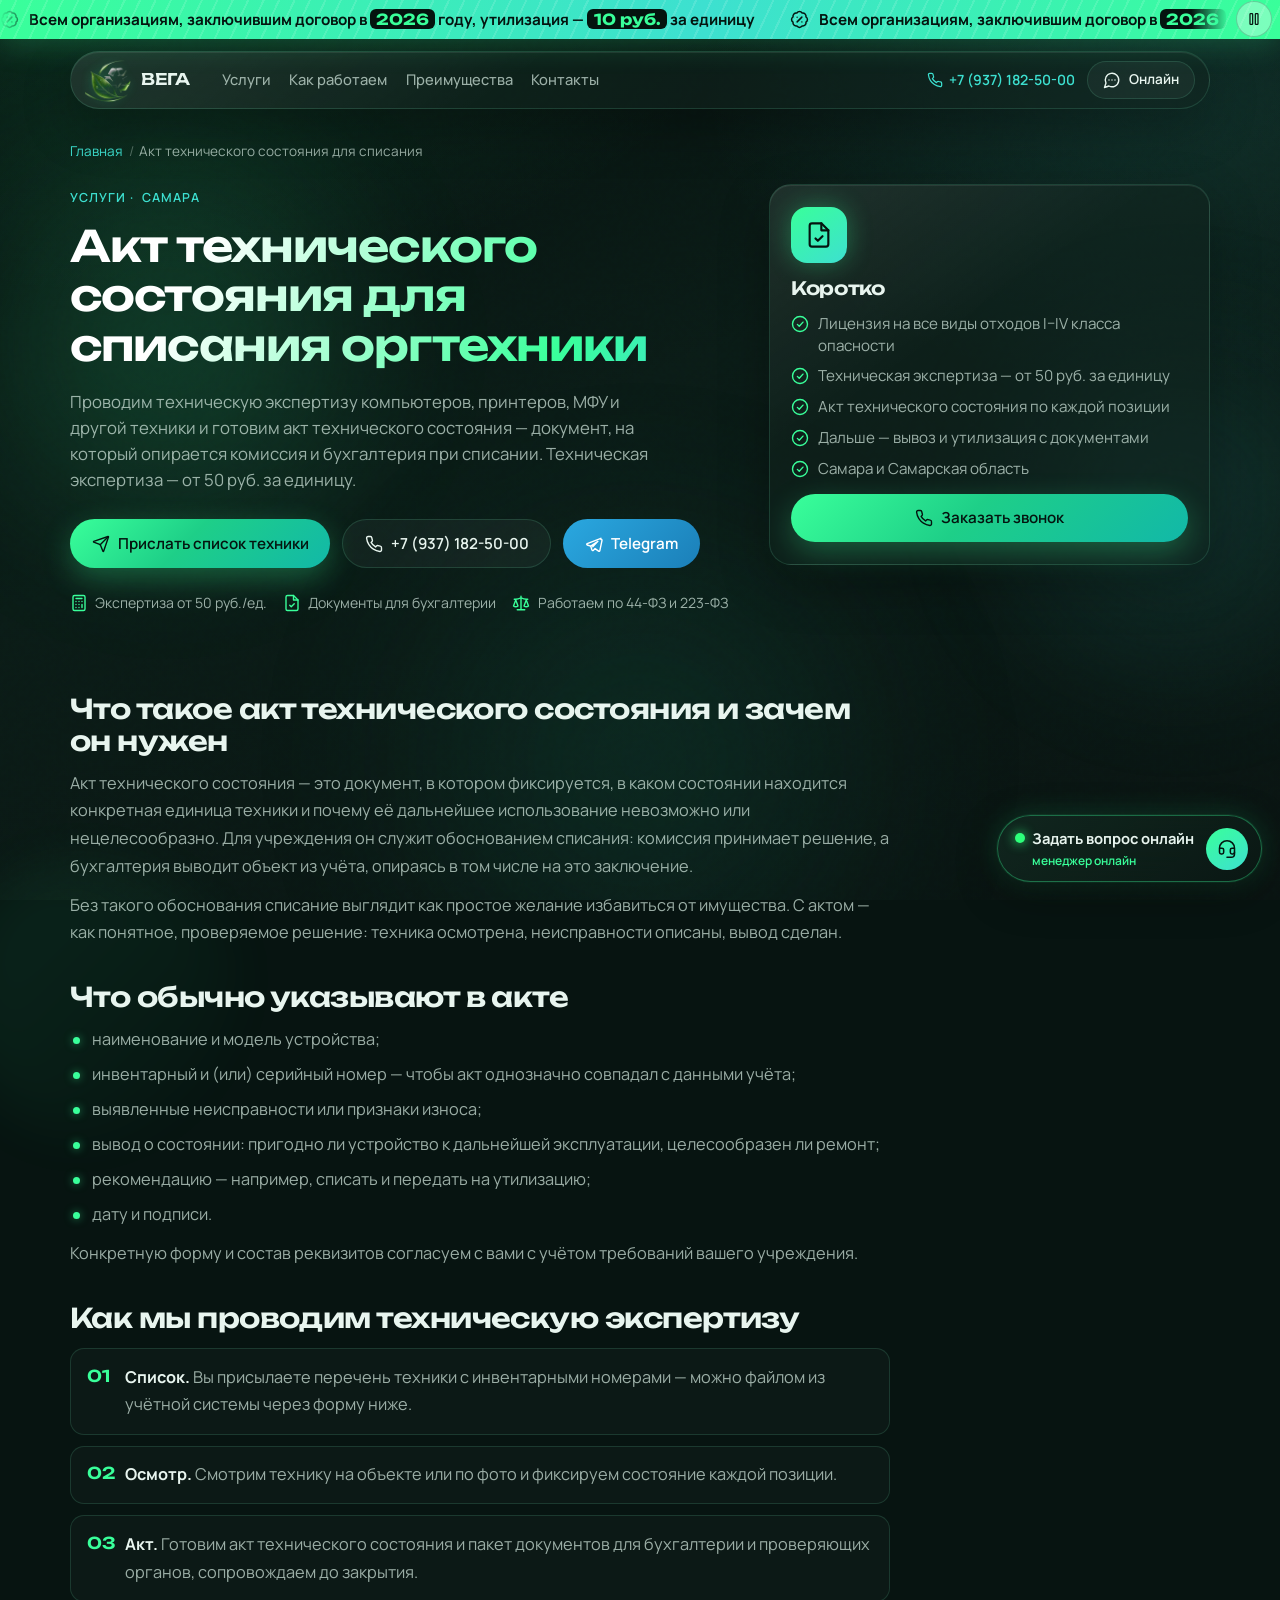
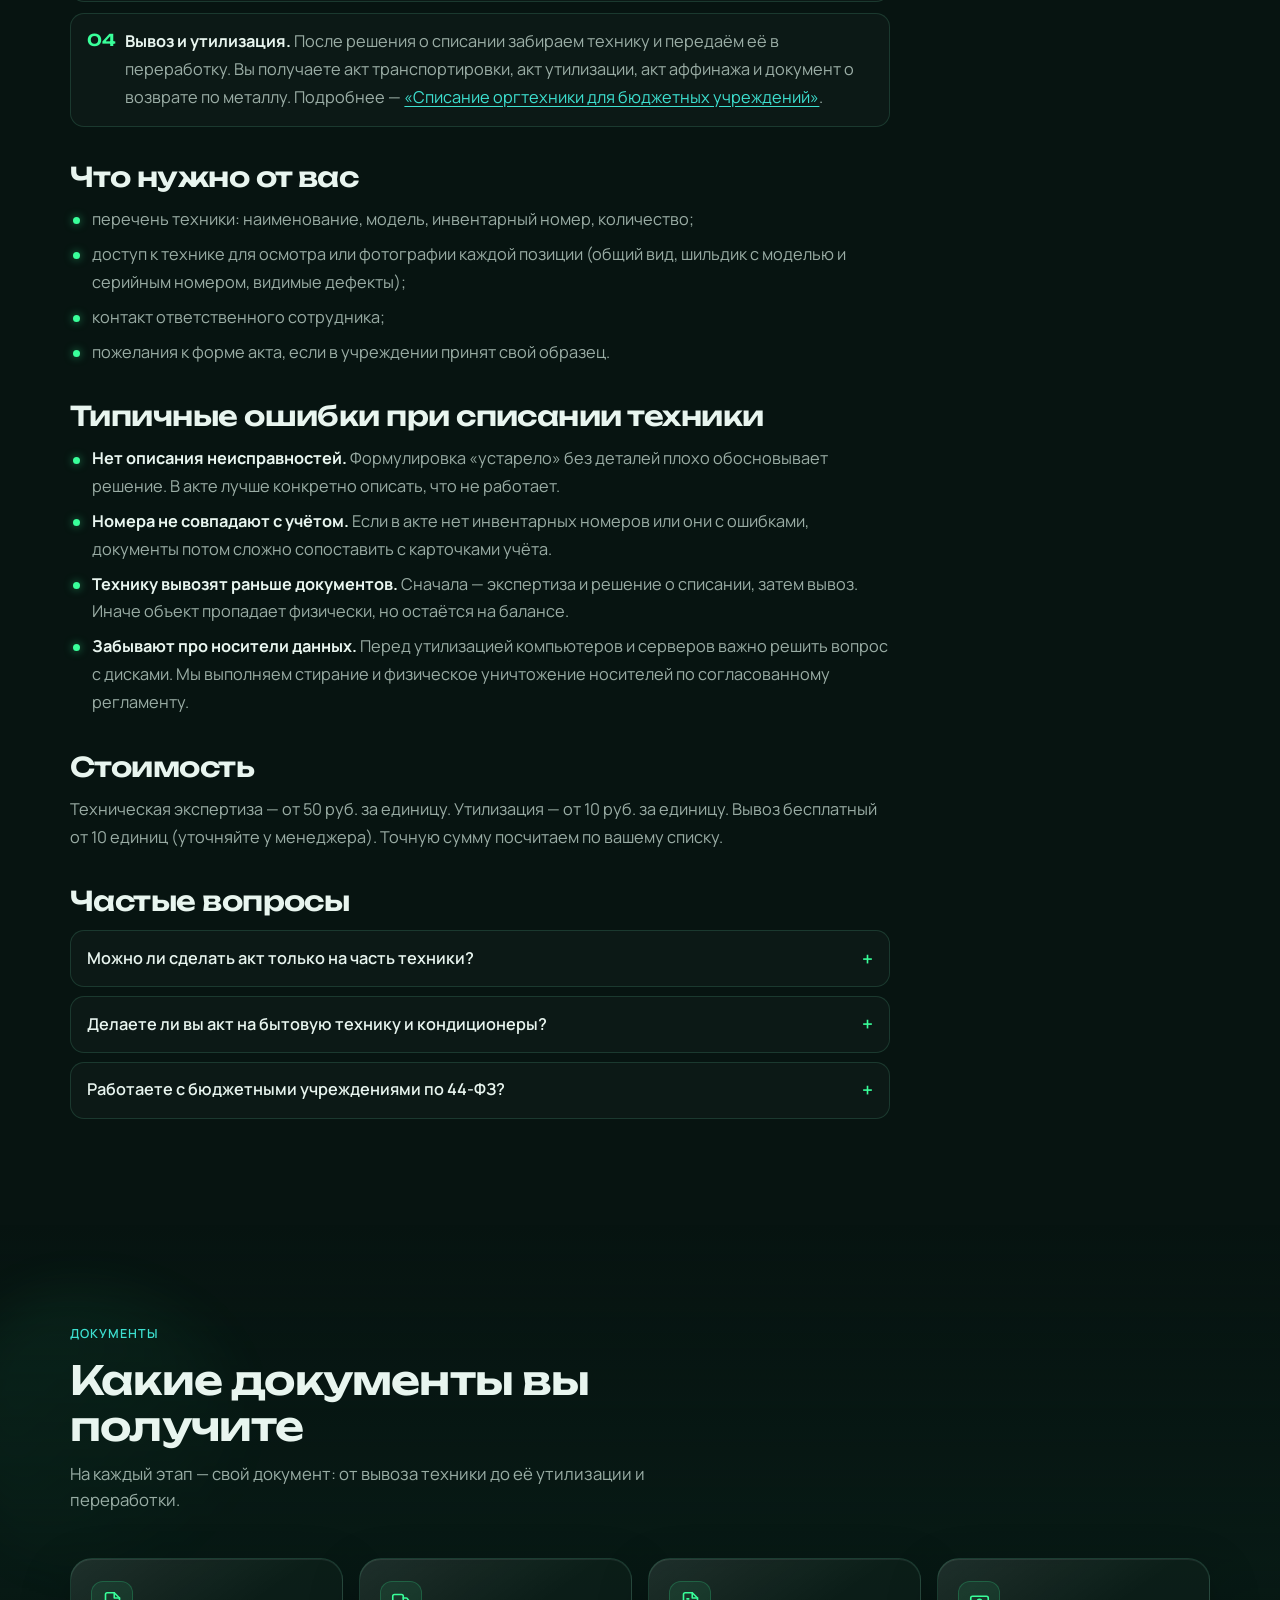
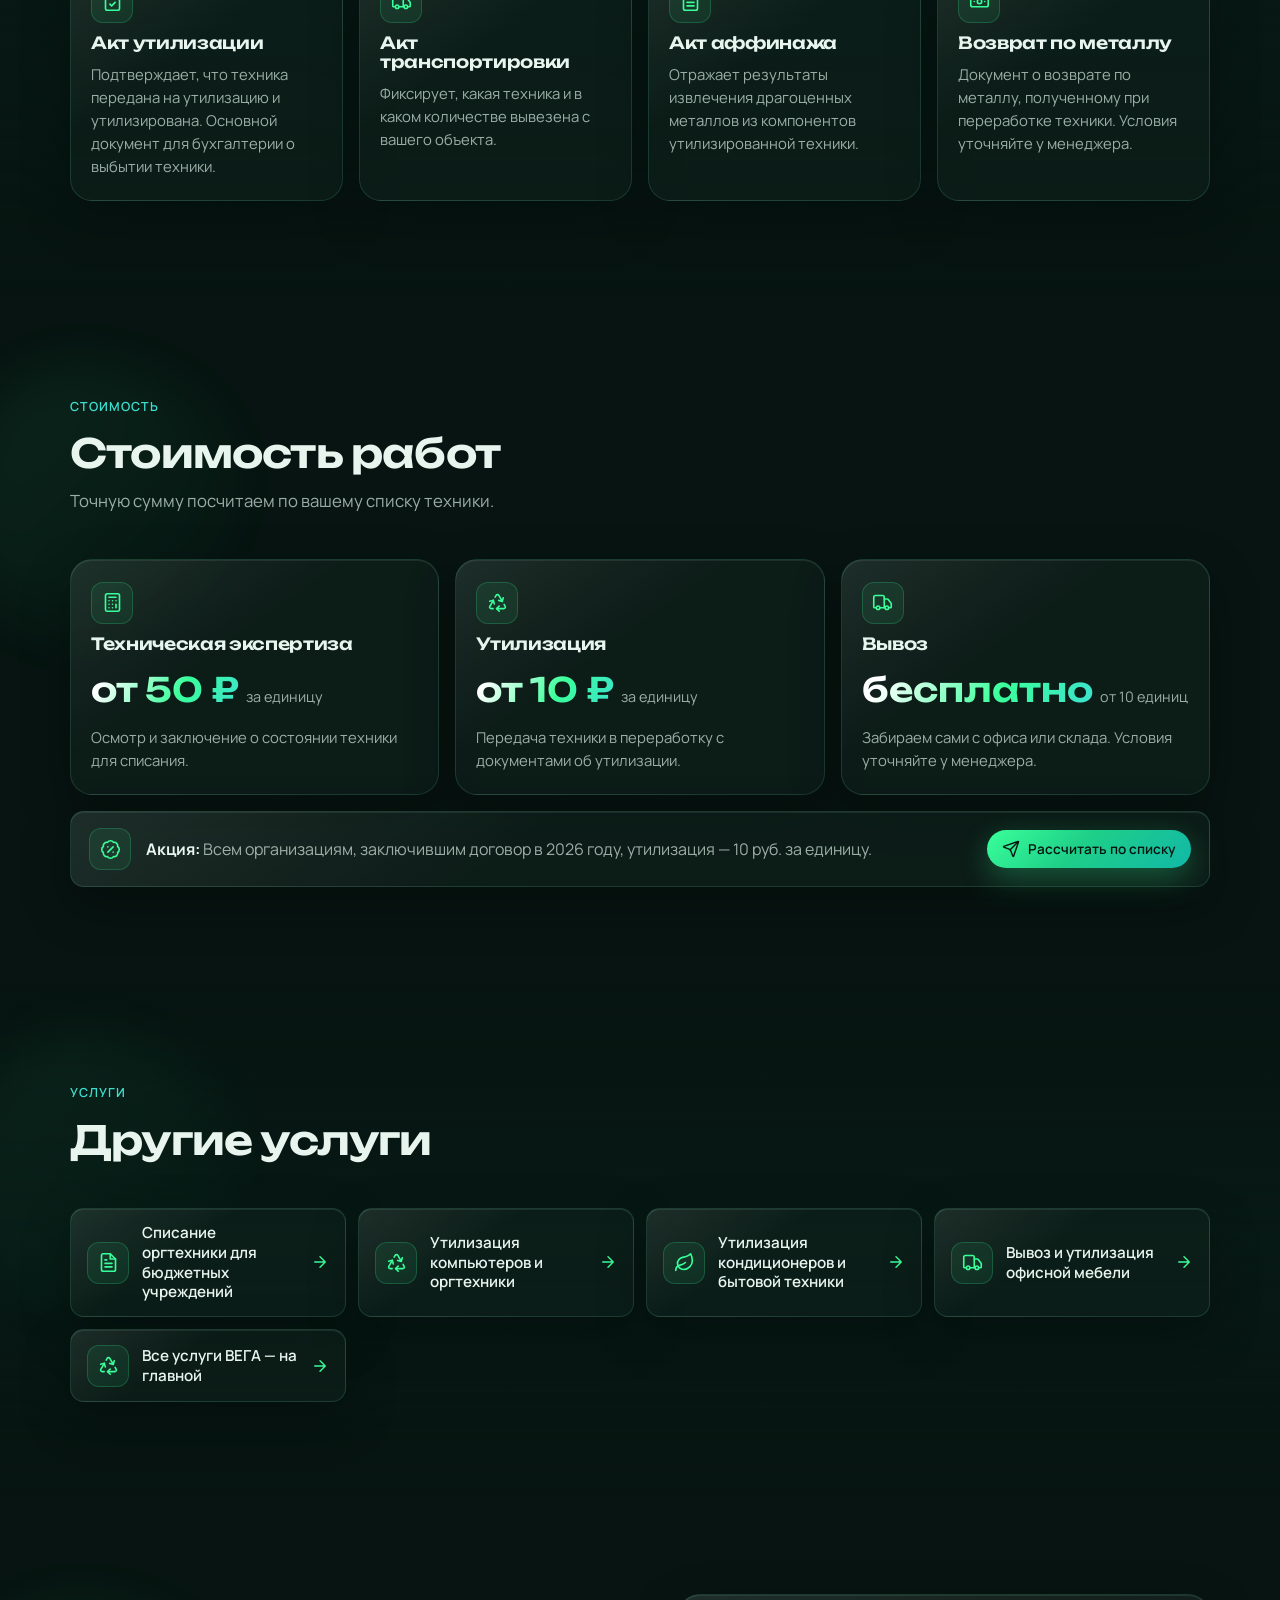
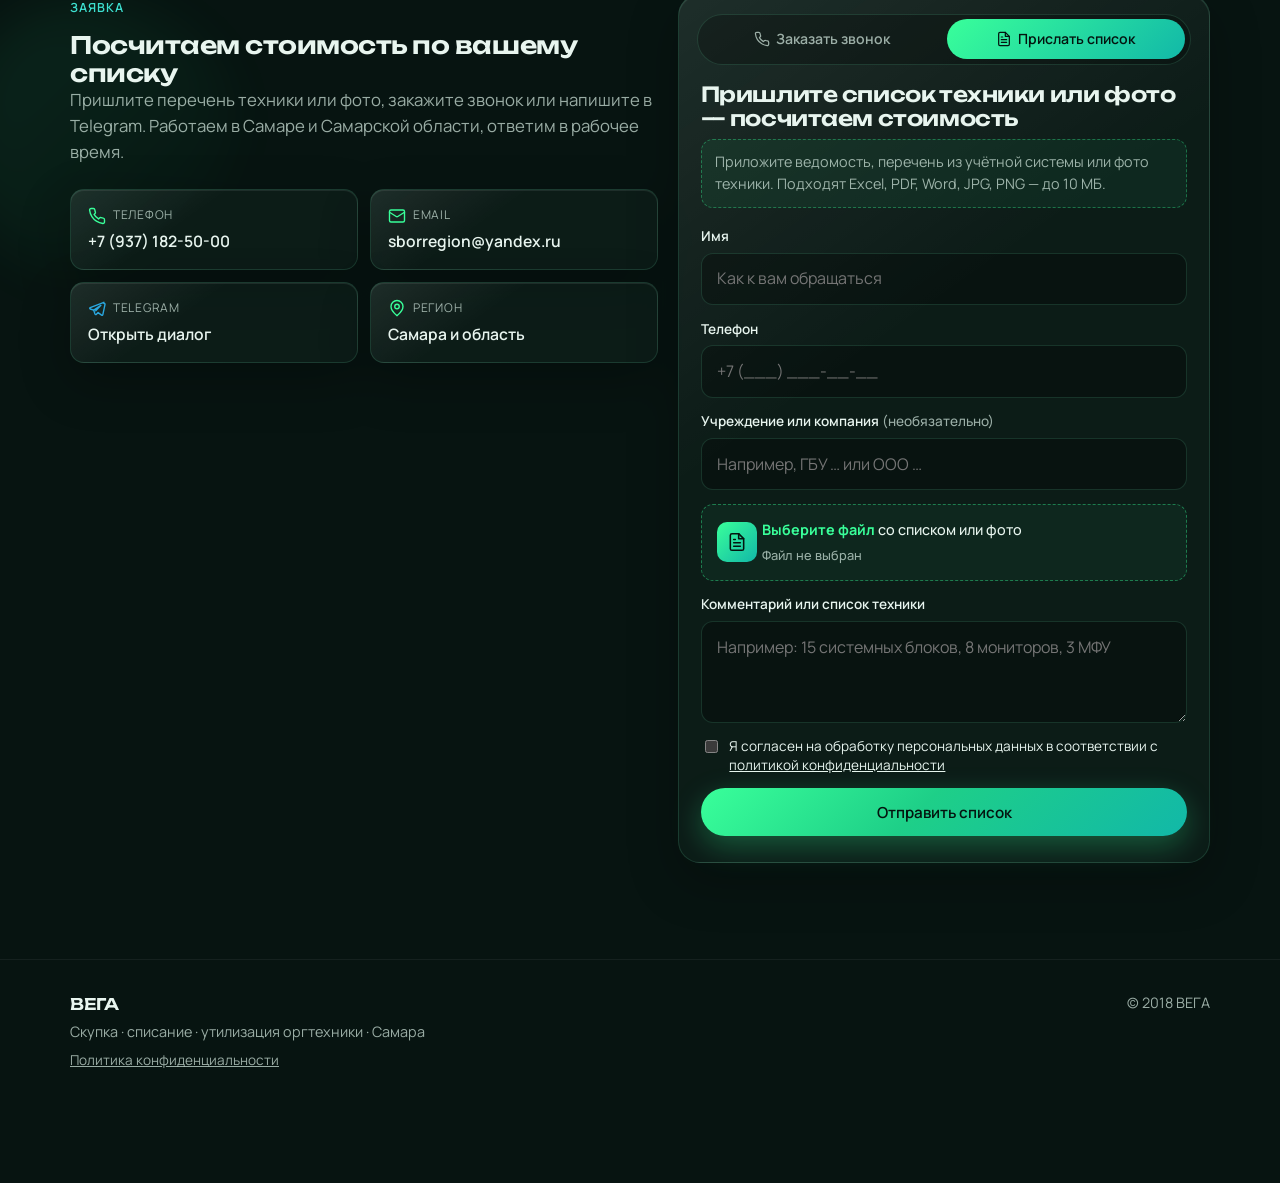
==== akt-tehnicheskogo-sostoyaniya/index.html @ f0d04dfd "v12: license I-IV wording (1/2)" ====
<!doctype html>
<html lang="ru">
  <head>
    <meta charset="UTF-8" />
    <link rel="icon" type="image/svg+xml" href="/favicon-v2.svg" />
    <link rel="apple-touch-icon" sizes="180x180" href="/apple-touch-icon.png" />
    <meta name="viewport" content="width=device-width, initial-scale=1.0" />
    <meta
      name="description"
      content="Техническая экспертиза оргтехники и акт технического состояния для списания в Самаре: от 50 руб. за единицу. Что указывают в акте и как подготовиться."
    />
    <title>Акт технического состояния оргтехники для списания | ВЕГА</title>
    <link rel="canonical" href="https://sbor-region.ru/akt-tehnicheskogo-sostoyaniya/" />
    <meta property="og:type" content="article" />
    <meta property="og:locale" content="ru_RU" />
    <meta property="og:site_name" content="ВЕГА" />
    <meta property="og:url" content="https://sbor-region.ru/akt-tehnicheskogo-sostoyaniya/" />
    <meta property="og:title" content="Акт технического состояния оргтехники для списания | ВЕГА" />
    <meta
      property="og:description"
      content="Техническая экспертиза оргтехники и акт технического состояния для списания в Самаре: от 50 руб. за единицу. Что указывают в акте и как подготовиться."
    />
    <meta property="og:image" content="https://sbor-region.ru/og-image.jpg" />
    <meta property="og:image:width" content="1200" />
    <meta property="og:image:height" content="630" />
    <meta property="og:image:alt" content="ВЕГА — списание и утилизация оргтехники в Самаре" />
    <meta name="twitter:card" content="summary_large_image" />
    <meta name="twitter:image" content="https://sbor-region.ru/og-image.jpg" />
    <meta name="twitter:title" content="Акт технического состояния оргтехники для списания | ВЕГА" />
    <meta
      name="twitter:description"
      content="Техническая экспертиза оргтехники и акт технического состояния для списания в Самаре: от 50 руб. за единицу. Что указывают в акте и как подготовиться."
    />

        <meta name="robots" content="index, follow, max-image-preview:large" />
    <meta name="theme-color" content="#0d2b22" />
    <meta name="format-detection" content="telephone=yes" />
    <script type="application/ld+json">{"@context": "https://schema.org", "@graph": [{"@type": "Service", "@id": "https://sbor-region.ru/akt-tehnicheskogo-sostoyaniya/#service", "name": "Техническая экспертиза и акт технического состояния", "serviceType": "Техническая экспертиза и акт технического состояния", "description": "Техническая экспертиза оргтехники и акт технического состояния для списания в Самаре: от 50 руб. за единицу. Что указывают в акте и как подготовиться.", "url": "https://sbor-region.ru/akt-tehnicheskogo-sostoyaniya/", "provider": {"@type": "Organization", "@id": "https://sbor-region.ru/#org", "name": "ВЕГА", "url": "https://sbor-region.ru/", "telephone": "+7 (937) 182-50-00", "email": "sborregion@yandex.ru"}, "areaServed": [{"@type": "City", "name": "Самара"}, {"@type": "AdministrativeArea", "name": "Самарская область"}], "offers": [{"@type": "Offer", "name": "Техническая экспертиза", "priceCurrency": "RUB", "priceSpecification": {"@type": "UnitPriceSpecification", "priceCurrency": "RUB", "unitText": "единица", "minPrice": 50}, "areaServed": ["Самара", "Самарская область"], "description": "Техническая экспертиза — от 50 руб. за единицу"}]}, {"@type": "BreadcrumbList", "itemListElement": [{"@type": "ListItem", "position": 1, "name": "Главная", "item": "https://sbor-region.ru/"}, {"@type": "ListItem", "position": 2, "name": "Акт технического состояния для списания", "item": "https://sbor-region.ru/akt-tehnicheskogo-sostoyaniya/"}]}]}</script>
    <!-- Yandex.Metrika counter -->
    <script type="text/javascript">
      window.YM_ID = 114349653;
      (function(m,e,t,r,i,k,a){m[i]=m[i]||function(){(m[i].a=m[i].a||[]).push(arguments)};
      m[i].l=1*new Date();for (var j = 0; j < document.scripts.length; j++) {if (document.scripts[j].src === r) { return; }}
      k=e.createElement(t),a=e.getElementsByTagName(t)[0],k.async=1,k.src=r,a.parentNode.insertBefore(k,a)})
      (window, document, "script", "https://mc.yandex.ru/metrika/tag.js", "ym");
      ym(114349653, "init", {clickmap:true, trackLinks:true, accurateTrackBounce:true, webvisor:true});
    </script>
    <noscript><div><img src="https://mc.yandex.ru/watch/114349653" style="position:absolute; left:-9999px;" alt="" /></div></noscript>
    <!-- /Yandex.Metrika counter -->
    <link rel="preconnect" href="https://fonts.googleapis.com" />
    <link rel="preconnect" href="https://fonts.gstatic.com" crossorigin />
    <link rel="preload" as="style" href="https://fonts.googleapis.com/css2?family=Manrope:wght@400;500;600;700&family=Unbounded:wght@500;600;700&display=swap" />
    <link rel="stylesheet" href="https://fonts.googleapis.com/css2?family=Manrope:wght@400;500;600;700&family=Unbounded:wght@500;600;700&display=swap" media="print" onload="this.media='all'" />
    <noscript><link rel="stylesheet" href="https://fonts.googleapis.com/css2?family=Manrope:wght@400;500;600;700&family=Unbounded:wght@500;600;700&display=swap" /></noscript>
    <script type="module" crossorigin src="/assets/index-v20261119e.js"></script>
    <link rel="stylesheet" crossorigin href="/assets/index-BDVqrncC.css">
    <link rel="stylesheet" href="/assets/extra-v20261119i.css">
    <script type="module" src="/assets/extra-v20261119i.js"></script>
  </head>
  <body>
    <svg xmlns="http://www.w3.org/2000/svg" width="0" height="0" style="position:absolute;width:0;height:0;overflow:hidden" aria-hidden="true" focusable="false"><symbol id="i-banknote" viewBox="0 0 24 24" fill="none" stroke="currentColor" stroke-width="1.85" stroke-linecap="round" stroke-linejoin="round"><rect x="2" y="6" width="20" height="12" rx="2"/><circle cx="12" cy="12" r="2.5"/><path d="M6 12h.01M18 12h.01"/></symbol><symbol id="i-file-check" viewBox="0 0 24 24" fill="none" stroke="currentColor" stroke-width="1.85" stroke-linecap="round" stroke-linejoin="round"><path d="M14 2H6a2 2 0 0 0-2 2v16a2 2 0 0 0 2 2h12a2 2 0 0 0 2-2V8z"/><path d="M14 2v6h6"/><path d="m9 15 2 2 4-4"/></symbol><symbol id="i-file-text" viewBox="0 0 24 24" fill="none" stroke="currentColor" stroke-width="1.85" stroke-linecap="round" stroke-linejoin="round"><path d="M14 2H6a2 2 0 0 0-2 2v16a2 2 0 0 0 2 2h12a2 2 0 0 0 2-2V8z"/><path d="M14 2v6h6"/><path d="M16 13H8M16 17H8M10 9H8"/></symbol><symbol id="i-recycle" viewBox="0 0 24 24" fill="none" stroke="currentColor" stroke-width="1.85" stroke-linecap="round" stroke-linejoin="round"><path d="M7 19H4.815a1.83 1.83 0 0 1-1.57-.881 1.785 1.785 0 0 1-.004-1.784L7.196 9.5"/><path d="M11 19h8.203a1.83 1.83 0 0 0 1.556-.89 1.784 1.784 0 0 0 0-1.775l-1.226-2.12"/><path d="m14 16-3 3 3 3"/><path d="M8.293 13.596 7.196 9.5 3.1 10.598"/><path d="m9.344 5.811 1.093-1.892A1.83 1.83 0 0 1 11.985 3a1.784 1.784 0 0 1 1.546.888l3.943 6.843"/><path d="m13.378 9.633 4.096 1.098 1.097-4.096"/></symbol><symbol id="i-truck" viewBox="0 0 24 24" fill="none" stroke="currentColor" stroke-width="1.85" stroke-linecap="round" stroke-linejoin="round"><path d="M14 18V6a2 2 0 0 0-2-2H4a2 2 0 0 0-2 2v11a1 1 0 0 0 1 1h2"/><path d="M15 18H9"/><path d="M19 18h2a1 1 0 0 0 1-1v-3.65a1 1 0 0 0-.22-.624l-3.48-4.35A1 1 0 0 0 17.52 8H14"/><circle cx="17" cy="18" r="2"/><circle cx="7" cy="18" r="2"/></symbol><symbol id="i-hard-drive" viewBox="0 0 24 24" fill="none" stroke="currentColor" stroke-width="1.85" stroke-linecap="round" stroke-linejoin="round"><path d="M22 12H2"/><path d="M5.45 5.11 2 12v6a2 2 0 0 0 2 2h16a2 2 0 0 0 2-2v-6l-3.45-6.89A2 2 0 0 0 16.76 4H7.24a2 2 0 0 0-1.79 1.11z"/><path d="M6 16h.01M10 16h.01"/></symbol><symbol id="i-shield-check" viewBox="0 0 24 24" fill="none" stroke="currentColor" stroke-width="1.85" stroke-linecap="round" stroke-linejoin="round"><path d="M20 13c0 5-3.5 7.5-7.66 8.95a1 1 0 0 1-.67-.01C7.5 20.5 4 18 4 13V6a1 1 0 0 1 1-1c2 0 4.5-1.2 6.24-2.72a1.17 1.17 0 0 1 1.52 0C14.51 3.81 17 5 19 5a1 1 0 0 1 1 1z"/><path d="m9 12 2 2 4-4"/></symbol><symbol id="i-clipboard" viewBox="0 0 24 24" fill="none" stroke="currentColor" stroke-width="1.85" stroke-linecap="round" stroke-linejoin="round"><rect x="8" y="2" width="8" height="4" rx="1"/><path d="M16 4h2a2 2 0 0 1 2 2v14a2 2 0 0 1-2 2H6a2 2 0 0 1-2-2V6a2 2 0 0 1 2-2h2"/><path d="M12 11h4M12 16h4M8 11h.01M8 16h.01"/></symbol><symbol id="i-calculator" viewBox="0 0 24 24" fill="none" stroke="currentColor" stroke-width="1.85" stroke-linecap="round" stroke-linejoin="round"><rect x="4" y="2" width="16" height="20" rx="2"/><path d="M8 6h8M16 14v4M16 10h.01M12 10h.01M8 10h.01M12 14h.01M8 14h.01M12 18h.01M8 18h.01"/></symbol><symbol id="i-leaf" viewBox="0 0 24 24" fill="none" stroke="currentColor" stroke-width="1.85" stroke-linecap="round" stroke-linejoin="round"><path d="M11 20A7 7 0 0 1 9.8 6.1C15.5 5 17 4.48 19 2c1 2 2 4.18 2 8 0 5.5-4.78 10-10 10Z"/><path d="M2 21c0-3 1.85-5.36 5.08-6C9.5 14.52 12 13 13 12"/></symbol><symbol id="i-lock" viewBox="0 0 24 24" fill="none" stroke="currentColor" stroke-width="1.85" stroke-linecap="round" stroke-linejoin="round"><rect x="3" y="11" width="18" height="11" rx="2"/><path d="M7 11V7a5 5 0 0 1 10 0v4"/></symbol><symbol id="i-scale" viewBox="0 0 24 24" fill="none" stroke="currentColor" stroke-width="1.85" stroke-linecap="round" stroke-linejoin="round"><path d="m16 16 3-8 3 8c-.87.65-1.92 1-3 1s-2.13-.35-3-1Z"/><path d="m2 16 3-8 3 8c-.87.65-1.92 1-3 1s-2.13-.35-3-1Z"/><path d="M7 21h10M12 3v18M3 7h2c2 0 5-1 7-2 2 1 5 2 7 2h2"/></symbol><symbol id="i-user-check" viewBox="0 0 24 24" fill="none" stroke="currentColor" stroke-width="1.85" stroke-linecap="round" stroke-linejoin="round"><path d="M16 21v-2a4 4 0 0 0-4-4H6a4 4 0 0 0-4 4v2"/><circle cx="9" cy="7" r="4"/><path d="m16 11 2 2 4-4"/></symbol><symbol id="i-phone" viewBox="0 0 24 24" fill="none" stroke="currentColor" stroke-width="1.85" stroke-linecap="round" stroke-linejoin="round"><path d="M22 16.92v3a2 2 0 0 1-2.18 2 19.79 19.79 0 0 1-8.63-3.07 19.5 19.5 0 0 1-6-6 19.79 19.79 0 0 1-3.07-8.67A2 2 0 0 1 4.11 2h3a2 2 0 0 1 2 1.72 12.84 12.84 0 0 0 .7 2.81 2 2 0 0 1-.45 2.11L8.09 9.91a16 16 0 0 0 6 6l1.27-1.27a2 2 0 0 1 2.11-.45 12.84 12.84 0 0 0 2.81.7A2 2 0 0 1 22 16.92z"/></symbol><symbol id="i-mail" viewBox="0 0 24 24" fill="none" stroke="currentColor" stroke-width="1.85" stroke-linecap="round" stroke-linejoin="round"><rect x="2" y="4" width="20" height="16" rx="2"/><path d="m22 7-8.97 5.7a1.94 1.94 0 0 1-2.06 0L2 7"/></symbol><symbol id="i-map-pin" viewBox="0 0 24 24" fill="none" stroke="currentColor" stroke-width="1.85" stroke-linecap="round" stroke-linejoin="round"><path d="M20 10c0 4.993-5.539 10.193-7.399 11.799a1 1 0 0 1-1.202 0C9.539 20.193 4 14.993 4 10a8 8 0 0 1 16 0"/><circle cx="12" cy="10" r="3"/></symbol><symbol id="i-telegram" viewBox="0 0 24 24" fill="none" stroke="currentColor" stroke-width="1.85" stroke-linecap="round" stroke-linejoin="round"><path d="M21.2 4.4 2.9 11.5c-.9.35-.85 1.6.06 1.88l4.6 1.4 1.75 5.4c.23.7 1.1.9 1.62.38l2.5-2.45 4.7 3.45c.62.46 1.5.12 1.66-.63l2.9-13.7c.18-.85-.66-1.55-1.47-1.23Z"/><path d="m7.6 14.8 9.6-6.3-6.9 7.3"/></symbol><symbol id="i-max" viewBox="0 0 24 24" fill="none" stroke="currentColor" stroke-width="1.85" stroke-linecap="round" stroke-linejoin="round"><path d="M12 21a9 9 0 1 0-8.1-5.1L3 21l5.1-.9A9 9 0 0 0 12 21Z"/><path d="M8 15V9.2l4 4 4-4V15"/></symbol><symbol id="i-message" viewBox="0 0 24 24" fill="none" stroke="currentColor" stroke-width="1.85" stroke-linecap="round" stroke-linejoin="round"><path d="M7.9 20A9 9 0 1 0 4 16.1L2 22Z"/><path d="M8 12h.01M12 12h.01M16 12h.01"/></symbol><symbol id="i-headset" viewBox="0 0 24 24" fill="none" stroke="currentColor" stroke-width="1.85" stroke-linecap="round" stroke-linejoin="round"><path d="M3 11h3a2 2 0 0 1 2 2v3a2 2 0 0 1-2 2H5a2 2 0 0 1-2-2v-5Zm0 0a9 9 0 1 1 18 0m0 0v5a2 2 0 0 1-2 2h-1a2 2 0 0 1-2-2v-3a2 2 0 0 1 2-2h3Z"/><path d="M21 16v2a4 4 0 0 1-4 4h-5"/></symbol><symbol id="i-x" viewBox="0 0 24 24" fill="none" stroke="currentColor" stroke-width="1.85" stroke-linecap="round" stroke-linejoin="round"><path d="M18 6 6 18M6 6l12 12"/></symbol><symbol id="i-pause" viewBox="0 0 24 24" fill="none" stroke="currentColor" stroke-width="1.85" stroke-linecap="round" stroke-linejoin="round"><rect x="6" y="4" width="4" height="16" rx="1"/><rect x="14" y="4" width="4" height="16" rx="1"/></symbol><symbol id="i-play" viewBox="0 0 24 24" fill="none" stroke="currentColor" stroke-width="1.85" stroke-linecap="round" stroke-linejoin="round"><path d="M6 4.5v15a1 1 0 0 0 1.5.86l12-7.5a1 1 0 0 0 0-1.72l-12-7.5A1 1 0 0 0 6 4.5Z"/></symbol><symbol id="i-badge-percent" viewBox="0 0 24 24" fill="none" stroke="currentColor" stroke-width="1.85" stroke-linecap="round" stroke-linejoin="round"><path d="M3.85 8.62a4 4 0 0 1 4.78-4.77 4 4 0 0 1 6.74 0 4 4 0 0 1 4.78 4.78 4 4 0 0 1 0 6.74 4 4 0 0 1-4.77 4.78 4 4 0 0 1-6.75 0 4 4 0 0 1-4.78-4.77 4 4 0 0 1 0-6.76Z"/><path d="m15 9-6 6M9 9h.01M15 15h.01"/></symbol><symbol id="i-check-circle" viewBox="0 0 24 24" fill="none" stroke="currentColor" stroke-width="1.85" stroke-linecap="round" stroke-linejoin="round"><circle cx="12" cy="12" r="10"/><path d="m8.5 12.5 2.5 2.5 5-5.5"/></symbol><symbol id="i-alert" viewBox="0 0 24 24" fill="none" stroke="currentColor" stroke-width="1.85" stroke-linecap="round" stroke-linejoin="round"><circle cx="12" cy="12" r="10"/><path d="M12 8v4.5M12 16h.01"/></symbol><symbol id="i-send" viewBox="0 0 24 24" fill="none" stroke="currentColor" stroke-width="1.85" stroke-linecap="round" stroke-linejoin="round"><path d="M14.54 21.69a.5.5 0 0 0 .94-.03l6.5-19a.5.5 0 0 0-.64-.64l-19 6.5a.5.5 0 0 0-.03.94l7.93 3.18a2 2 0 0 1 1.11 1.11z"/><path d="m21.85 2.15-10.94 10.94"/></symbol><symbol id="i-arrow-right" viewBox="0 0 24 24" fill="none" stroke="currentColor" stroke-width="1.85" stroke-linecap="round" stroke-linejoin="round"><path d="M5 12h14M12 5l7 7-7 7"/></symbol></svg>
    <div class="promo-ticker" role="region" aria-label="Акция">
      <p class="visually-hidden">Всем организациям, заключившим договор в 2026 году, утилизация — 10 руб. за единицу</p>
      <div class="ticker-viewport" aria-hidden="true"><div class="ticker-track"><div class="ticker-group"><span class="ticker-item"><svg class="ic" aria-hidden="true" focusable="false"><use href="#i-badge-percent"/></svg><span>Всем организациям, заключившим договор в <b>2026</b> году, утилизация — <b>10 руб.</b> за единицу</span></span><span class="ticker-item"><svg class="ic" aria-hidden="true" focusable="false"><use href="#i-badge-percent"/></svg><span>Всем организациям, заключившим договор в <b>2026</b> году, утилизация — <b>10 руб.</b> за единицу</span></span><span class="ticker-item"><svg class="ic" aria-hidden="true" focusable="false"><use href="#i-badge-percent"/></svg><span>Всем организациям, заключившим договор в <b>2026</b> году, утилизация — <b>10 руб.</b> за единицу</span></span><span class="ticker-item"><svg class="ic" aria-hidden="true" focusable="false"><use href="#i-badge-percent"/></svg><span>Всем организациям, заключившим договор в <b>2026</b> году, утилизация — <b>10 руб.</b> за единицу</span></span></div><div class="ticker-group"><span class="ticker-item"><svg class="ic" aria-hidden="true" focusable="false"><use href="#i-badge-percent"/></svg><span>Всем организациям, заключившим договор в <b>2026</b> году, утилизация — <b>10 руб.</b> за единицу</span></span><span class="ticker-item"><svg class="ic" aria-hidden="true" focusable="false"><use href="#i-badge-percent"/></svg><span>Всем организациям, заключившим договор в <b>2026</b> году, утилизация — <b>10 руб.</b> за единицу</span></span><span class="ticker-item"><svg class="ic" aria-hidden="true" focusable="false"><use href="#i-badge-percent"/></svg><span>Всем организациям, заключившим договор в <b>2026</b> году, утилизация — <b>10 руб.</b> за единицу</span></span><span class="ticker-item"><svg class="ic" aria-hidden="true" focusable="false"><use href="#i-badge-percent"/></svg><span>Всем организациям, заключившим договор в <b>2026</b> году, утилизация — <b>10 руб.</b> за единицу</span></span></div></div></div>
      <button type="button" class="ticker-toggle" aria-pressed="false" aria-label="Остановить бегущую строку"><svg class="ic" aria-hidden="true" focusable="false"><use href="#i-pause"/></svg></button>
    </div>
    <div class="bg-stage" aria-hidden="true">
      <div class="bg-orb bg-orb--a"></div>
      <div class="bg-orb bg-orb--b"></div>
      <div class="bg-orb bg-orb--c"></div>
      <div class="bg-noise"></div>
    </div>

    <header class="site-header glass" id="top">
      <div class="container header-inner">
        <a class="logo" href="/" aria-label="ВЕГА — на главную">
          <span class="lacq lacq--sm logo-mark logo-mark--img" aria-hidden="true"><img src="/assets/vega-logo-sm.svg" width="46" height="46" alt="" decoding="async"/><span class="lacq-gloss"></span></span>
          <span class="logo-text" data-brand>ВЕГА</span>
        </a>
        <nav class="nav" aria-label="Основная навигация">
          <a href="/#services">Услуги</a>
          <a href="/#process">Как работаем</a>
          <a href="/#benefits">Преимущества</a>
          <a href="/#contacts">Контакты</a>
        </nav>
        <div class="header-actions">
          <a class="header-phone" data-phone-link href="tel:+79371825000"><svg class="ic" aria-hidden="true" focusable="false"><use href="#i-phone"/></svg><span data-phone-display>+7 (937) 182-50-00</span></a>
          <button
            type="button"
            class="btn btn-ghost btn-sm"
            data-open-messenger="chooser"
            aria-label="Задать вопрос онлайн"
          >
            <svg class="ic" aria-hidden="true" focusable="false"><use href="#i-message"/></svg>Онлайн
          </button>
        </div>
        <button class="nav-toggle" type="button" aria-label="Открыть меню" aria-expanded="false">
          <span></span><span></span>
        </button>
      </div>
    </header>

    <main class="svc-page">
      <section class="hero svc-hero" id="hero">
        <div class="container">
          <nav class="crumbs" aria-label="Хлебные крошки"><ol><li><a href="/">Главная</a></li><li aria-current="page">Акт технического состояния для списания</li></ol></nav>
          <div class="svc-hero-grid">
            <div class="svc-hero-copy">
              <p class="eyebrow">Услуги · <span data-city>Самара</span></p>
              <h1 class="svc-title">Акт технического состояния для списания оргтехники</h1>
              <p class="hero-lead svc-lead">Проводим техническую экспертизу компьютеров, принтеров, МФУ и другой техники и готовим акт технического состояния — документ, на который опирается комиссия и бухгалтерия при списании. Техническая экспертиза — от 50 руб. за единицу.</p>
              <div class="hero-cta">
                <a class="btn btn-primary" href="#callback" data-lead-tab="file"><svg class="ic" aria-hidden="true" focusable="false"><use href="#i-send"/></svg>Прислать список техники</a>
                <a class="btn btn-secondary" data-phone-link href="tel:+79371825000"><svg class="ic" aria-hidden="true" focusable="false"><use href="#i-phone"/></svg><span data-phone-display>+7 (937) 182-50-00</span></a>
                <a class="btn btn-tg" href="https://t.me/Sbor163" target="_blank" rel="noopener noreferrer"><svg class="ic" aria-hidden="true" focusable="false"><use href="#i-telegram"/></svg>Telegram</a>
              </div>
              <ul class="hero-trust" aria-label="Коротко"><li><svg class="ic" aria-hidden="true" focusable="false"><use href="#i-calculator"/></svg>Экспертиза от 50 руб./ед.</li><li><svg class="ic" aria-hidden="true" focusable="false"><use href="#i-file-check"/></svg>Документы для бухгалтерии</li><li><svg class="ic" aria-hidden="true" focusable="false"><use href="#i-scale"/></svg>Работаем по 44-ФЗ и 223-ФЗ</li></ul>
            </div>
            <aside class="glass svc-aside" aria-label="Коротко об услуге">
              <span class="svc-aside-ic" aria-hidden="true"><svg class="ic" aria-hidden="true" focusable="false"><use href="#i-file-check"/></svg></span>
              <h2 class="svc-aside-t">Коротко</h2>
              <ul class="svc-points"><li><svg class="ic" aria-hidden="true" focusable="false"><use href="#i-check-circle"/></svg><span>Лицензия на все виды отходов I–IV класса опасности</span></li><li><svg class="ic" aria-hidden="true" focusable="false"><use href="#i-check-circle"/></svg><span>Техническая экспертиза — от 50 руб. за единицу</span></li><li><svg class="ic" aria-hidden="true" focusable="false"><use href="#i-check-circle"/></svg><span>Акт технического состояния по каждой позиции</span></li><li><svg class="ic" aria-hidden="true" focusable="false"><use href="#i-check-circle"/></svg><span>Дальше — вывоз и утилизация с документами</span></li><li><svg class="ic" aria-hidden="true" focusable="false"><use href="#i-check-circle"/></svg><span>Самара и Самарская область</span></li></ul>
              <a class="btn btn-primary btn-block" href="#callback" data-lead-tab="call"><svg class="ic" aria-hidden="true" focusable="false"><use href="#i-phone"/></svg>Заказать звонок</a>
            </aside>
          </div>
        </div>
      </section>

      <section class="section svc-body">
        <div class="container">
          <article class="svc-article prose">
<h2>Что такое акт технического состояния и зачем он нужен</h2>
<p>Акт технического состояния — это документ, в котором фиксируется, в каком состоянии находится конкретная единица техники и почему её дальнейшее использование невозможно или нецелесообразно. Для учреждения он служит обоснованием списания: комиссия принимает решение, а бухгалтерия выводит объект из учёта, опираясь в том числе на это заключение.</p>
<p>Без такого обоснования списание выглядит как простое желание избавиться от имущества. С актом — как понятное, проверяемое решение: техника осмотрена, неисправности описаны, вывод сделан.</p>

<h2>Что обычно указывают в акте</h2>
<ul>
<li>наименование и модель устройства;</li>
<li>инвентарный и (или) серийный номер — чтобы акт однозначно совпадал с данными учёта;</li>
<li>выявленные неисправности или признаки износа;</li>
<li>вывод о состоянии: пригодно ли устройство к дальнейшей эксплуатации, целесообразен ли ремонт;</li>
<li>рекомендацию — например, списать и передать на утилизацию;</li>
<li>дату и подписи.</li>
</ul>
<p>Конкретную форму и состав реквизитов согласуем с вами с учётом требований вашего учреждения.</p>

<h2>Как мы проводим техническую экспертизу</h2>
<ol class="svc-steps">
<li><b>Список.</b> Вы присылаете перечень техники с инвентарными номерами — можно файлом из учётной системы через форму ниже.</li>
<li><b>Осмотр.</b> Смотрим технику на объекте или по фото и фиксируем состояние каждой позиции.</li>
<li><b>Акт.</b> Готовим акт технического состояния и пакет документов для бухгалтерии и проверяющих органов, сопровождаем до закрытия.</li>
<li><b>Вывоз и утилизация.</b> После решения о списании забираем технику и передаём её в переработку. Вы получаете акт транспортировки, акт утилизации, акт аффинажа и документ о возврате по металлу. Подробнее — <a href="/spisanie-orgtehniki/">«Списание оргтехники для бюджетных учреждений»</a>.</li>
</ol>

<h2>Что нужно от вас</h2>
<ul>
<li>перечень техники: наименование, модель, инвентарный номер, количество;</li>
<li>доступ к технике для осмотра или фотографии каждой позиции (общий вид, шильдик с моделью и серийным номером, видимые дефекты);</li>
<li>контакт ответственного сотрудника;</li>
<li>пожелания к форме акта, если в учреждении принят свой образец.</li>
</ul>

<h2>Типичные ошибки при списании техники</h2>
<ul>
<li><b>Нет описания неисправностей.</b> Формулировка «устарело» без деталей плохо обосновывает решение. В акте лучше конкретно описать, что не работает.</li>
<li><b>Номера не совпадают с учётом.</b> Если в акте нет инвентарных номеров или они с ошибками, документы потом сложно сопоставить с карточками учёта.</li>
<li><b>Технику вывозят раньше документов.</b> Сначала — экспертиза и решение о списании, затем вывоз. Иначе объект пропадает физически, но остаётся на балансе.</li>
<li><b>Забывают про носители данных.</b> Перед утилизацией компьютеров и серверов важно решить вопрос с дисками. Мы выполняем стирание и физическое уничтожение носителей по согласованному регламенту.</li>
</ul>

<h2>Стоимость</h2>
<p>Техническая экспертиза — от 50 руб. за единицу. Утилизация — от 10 руб. за единицу. Вывоз бесплатный от 10 единиц (уточняйте у менеджера). Точную сумму посчитаем по вашему списку.</p>

<h2>Частые вопросы</h2>
<details><summary>Можно ли сделать акт только на часть техники?</summary><p>Да, экспертиза проводится по каждой позиции из вашего списка. Если часть техники в рабочем состоянии, её можно не списывать, а продать нам — выкупаем б/у оргтехнику.</p></details>
<details><summary>Делаете ли вы акт на бытовую технику и кондиционеры?</summary><p>Присылайте список — посмотрим. Утилизацию бытовой техники и кондиционеров мы выполняем: <a href="/utilizaciya-kondicionerov-i-tehniki/">подробнее на отдельной странице</a>.</p></details>
<details><summary>Работаете с бюджетными учреждениями по 44-ФЗ?</summary><p>Да, работаем по 44-ФЗ и 223-ФЗ.</p></details>
</article>
        </div>
      </section>

      <section class="section section-alt" id="documents">
        <div class="container">
          <div class="section-head">
            <p class="eyebrow">Документы</p>
            <h2>Какие документы вы получите</h2>
            <p class="section-lead">На каждый этап — свой документ: от вывоза техники до её утилизации и переработки.</p>
          </div>
          <div class="docs-grid"><article class="glass doc-card" data-reveal><span class="doc-ic" aria-hidden="true"><svg class="ic" aria-hidden="true" focusable="false"><use href="#i-file-check"/></svg></span><h3>Акт утилизации</h3><p>Подтверждает, что техника передана на утилизацию и утилизирована. Основной документ для бухгалтерии о выбытии техники.</p></article><article class="glass doc-card" data-reveal><span class="doc-ic" aria-hidden="true"><svg class="ic" aria-hidden="true" focusable="false"><use href="#i-truck"/></svg></span><h3>Акт транспортировки</h3><p>Фиксирует, какая техника и в каком количестве вывезена с вашего объекта.</p></article><article class="glass doc-card" data-reveal><span class="doc-ic" aria-hidden="true"><svg class="ic" aria-hidden="true" focusable="false"><use href="#i-file-text"/></svg></span><h3>Акт аффинажа</h3><p>Отражает результаты извлечения драгоценных металлов из компонентов утилизированной техники.</p></article><article class="glass doc-card" data-reveal><span class="doc-ic" aria-hidden="true"><svg class="ic" aria-hidden="true" focusable="false"><use href="#i-banknote"/></svg></span><h3>Возврат по металлу</h3><p>Документ о возврате по металлу, полученному при переработке техники. Условия уточняйте у менеджера.</p></article></div>
        </div>
      </section>

      <section class="section" id="prices">
        <div class="container">
          <div class="section-head">
            <p class="eyebrow">Стоимость</p>
            <h2>Стоимость работ</h2>
            <p class="section-lead">Точную сумму посчитаем по вашему списку техники.</p>
          </div>
          <div class="prices-grid"><article class="glass price-card" data-reveal><span class="doc-ic" aria-hidden="true"><svg class="ic" aria-hidden="true" focusable="false"><use href="#i-calculator"/></svg></span><h3>Техническая экспертиза</h3><p class="price-val"><b>от 50 ₽</b> <span>за единицу</span></p><p>Осмотр и заключение о состоянии техники для списания.</p></article><article class="glass price-card" data-reveal><span class="doc-ic" aria-hidden="true"><svg class="ic" aria-hidden="true" focusable="false"><use href="#i-recycle"/></svg></span><h3>Утилизация</h3><p class="price-val"><b>от 10 ₽</b> <span>за единицу</span></p><p>Передача техники в переработку с документами об утилизации.</p></article><article class="glass price-card" data-reveal><span class="doc-ic" aria-hidden="true"><svg class="ic" aria-hidden="true" focusable="false"><use href="#i-truck"/></svg></span><h3>Вывоз</h3><p class="price-val"><b>бесплатно</b> <span>от 10 единиц</span></p><p>Забираем сами с офиса или склада. Условия уточняйте у менеджера.</p></article></div>
          <div class="glass price-note" data-reveal>
            <span class="doc-ic" aria-hidden="true"><svg class="ic" aria-hidden="true" focusable="false"><use href="#i-badge-percent"/></svg></span>
            <p><b>Акция:</b> Всем организациям, заключившим договор в 2026 году, утилизация — 10 руб. за единицу.</p>
            <a class="btn btn-primary btn-sm" href="#callback" data-lead-tab="file"><svg class="ic" aria-hidden="true" focusable="false"><use href="#i-send"/></svg>Рассчитать по списку</a>
          </div>
        </div>
      </section>
      <section class="section section-alt" id="related">
        <div class="container">
          <div class="section-head"><p class="eyebrow">Услуги</p><h2>Другие услуги</h2></div>
          <ul class="svc-links-grid"><li><a class="glass svc-link" href="/spisanie-orgtehniki/"><span class="doc-ic" aria-hidden="true"><svg class="ic" aria-hidden="true" focusable="false"><use href="#i-file-text"/></svg></span><span class="svc-link-t">Списание оргтехники для бюджетных учреждений</span><span class="svc-link-arr" aria-hidden="true"><svg class="ic" aria-hidden="true" focusable="false"><use href="#i-arrow-right"/></svg></span></a></li><li><a class="glass svc-link" href="/utilizaciya-kompyuterov/"><span class="doc-ic" aria-hidden="true"><svg class="ic" aria-hidden="true" focusable="false"><use href="#i-recycle"/></svg></span><span class="svc-link-t">Утилизация компьютеров и оргтехники</span><span class="svc-link-arr" aria-hidden="true"><svg class="ic" aria-hidden="true" focusable="false"><use href="#i-arrow-right"/></svg></span></a></li><li><a class="glass svc-link" href="/utilizaciya-kondicionerov-i-tehniki/"><span class="doc-ic" aria-hidden="true"><svg class="ic" aria-hidden="true" focusable="false"><use href="#i-leaf"/></svg></span><span class="svc-link-t">Утилизация кондиционеров и бытовой техники</span><span class="svc-link-arr" aria-hidden="true"><svg class="ic" aria-hidden="true" focusable="false"><use href="#i-arrow-right"/></svg></span></a></li><li><a class="glass svc-link" href="/vyvoz-i-utilizaciya-mebeli/"><span class="doc-ic" aria-hidden="true"><svg class="ic" aria-hidden="true" focusable="false"><use href="#i-truck"/></svg></span><span class="svc-link-t">Вывоз и утилизация офисной мебели</span><span class="svc-link-arr" aria-hidden="true"><svg class="ic" aria-hidden="true" focusable="false"><use href="#i-arrow-right"/></svg></span></a></li><li><a class="glass svc-link" href="/"><span class="doc-ic" aria-hidden="true"><svg class="ic" aria-hidden="true" focusable="false"><use href="#i-recycle"/></svg></span><span class="svc-link-t">Все услуги ВЕГА — на главной</span><span class="svc-link-arr" aria-hidden="true"><svg class="ic" aria-hidden="true" focusable="false"><use href="#i-arrow-right"/></svg></span></a></li></ul>
        </div>
      </section>

      <section class="section" id="contacts">
        <div class="container contacts-grid">
          <div class="contacts-copy" data-reveal>
            <p class="eyebrow">Заявка</p>
            <h2>Посчитаем стоимость по вашему списку</h2>
            <p class="section-lead">Пришлите перечень техники или фото, закажите звонок или напишите в Telegram. Работаем в Самаре и Самарской области, ответим в рабочее время.</p>
            <div class="contact-channels">
              <a class="glass channel-btn" data-phone-link href="tel:+79371825000"><span class="channel-label"><svg class="ic" aria-hidden="true" focusable="false"><use href="#i-phone"/></svg>Телефон</span><span class="channel-value" data-phone-display>+7 (937) 182-50-00</span></a>
              <a class="glass channel-btn" data-email-link href="mailto:sborregion@yandex.ru"><span class="channel-label"><svg class="ic" aria-hidden="true" focusable="false"><use href="#i-mail"/></svg>Email</span><span class="channel-value" data-email-display>sborregion@yandex.ru</span></a>
              <a class="glass channel-btn channel-btn--tg" href="https://t.me/Sbor163" target="_blank" rel="noopener noreferrer" data-messenger="telegram"><span class="channel-label"><svg class="ic" aria-hidden="true" focusable="false"><use href="#i-telegram"/></svg>Telegram</span><span class="channel-value">Открыть диалог</span></a>
              <div class="glass channel-btn channel-btn--static"><span class="channel-label"><svg class="ic" aria-hidden="true" focusable="false"><use href="#i-map-pin"/></svg>Регион</span><span class="channel-value">Самара и область</span></div>
            </div>
          </div>
          <div class="glass form-card lead-card" id="callback" data-reveal>
            <div class="lead-tabs" role="tablist" aria-label="Способ заявки" data-lead-tabs>
              <button type="button" role="tab" class="lead-tab" id="tab-call" data-tab="call" aria-controls="panel-call" aria-selected="false" tabindex="-1"><svg class="ic" aria-hidden="true" focusable="false"><use href="#i-phone"/></svg>Заказать звонок</button>
              <button type="button" role="tab" class="lead-tab is-active" id="tab-file" data-tab="file" aria-controls="panel-file" aria-selected="true"><svg class="ic" aria-hidden="true" focusable="false"><use href="#i-file-text"/></svg>Прислать список</button>
            </div>
            <div class="lead-panel" role="tabpanel" id="panel-call" aria-labelledby="tab-call" hidden>


            <h3>Заказать звонок</h3>
            <p class="form-note">
              Оставьте номер — перезвоним в рабочее время. Быстрее всего — позвонить:
              <a data-phone-link href="tel:+79371825000"><strong data-phone-display style="white-space:nowrap">+7 (937) 182-50-00</strong></a>
            </p>
            <form id="callback-form" class="lead-form" novalidate>
              <label class="hp-field" aria-hidden="true">Сайт<input type="text" name="website" tabindex="-1" autocomplete="off" /></label>
              <label>
                <span>Имя</span>
                <input type="text" name="name" autocomplete="name" required placeholder="Как к вам обращаться" />
              </label>
              <label>
                <span>Телефон</span>
                <input
                  type="tel"
                  name="phone"
                  autocomplete="tel"
                  required
                  placeholder="+7 (___) ___-__-__"
                  inputmode="tel"
                />
              </label>
              <label>
                <span>Удобное время <em>(необязательно)</em></span>
                <input type="text" name="time" placeholder="Например, сегодня после 15:00" />
              </label>
              <label>
                <span>Комментарий</span>
                <textarea name="comment" rows="3" placeholder="Что нужно вывезти или списать?"></textarea>
              </label>
              <label class="consent" style="display:flex;gap:.55rem;align-items:flex-start;font-size:.82rem;line-height:1.4">
                <input type="checkbox" name="consent" required style="width:auto;margin-top:.2rem;flex:none" />
                <span style="font-weight:400">Я согласен на обработку персональных данных в соответствии с <a href="/privacy.html" target="_blank" style="text-decoration:underline">политикой конфиденциальности</a></span>
              </label>
              <button type="submit" class="btn btn-primary btn-block">Перезвоните мне</button>
              <p class="form-status" id="form-status" role="status" aria-live="polite" hidden></p>
            </form>
            </div>
            <div class="lead-panel" role="tabpanel" id="panel-file" aria-labelledby="tab-file">
            <h3>Пришлите список техники или фото — посчитаем стоимость</h3>
            <p class="form-note">Приложите ведомость, перечень из учётной системы или фото техники. Подходят Excel, PDF, Word, JPG, PNG — до 10 МБ.</p>
            <form id="file-form" class="lead-form" novalidate>
              <label class="hp-field" aria-hidden="true">Сайт<input type="text" name="website" tabindex="-1" autocomplete="off" /></label>
              <label><span>Имя</span><input type="text" name="name" autocomplete="name" required placeholder="Как к вам обращаться" /></label>
              <label><span>Телефон</span><input type="tel" name="phone" autocomplete="tel" required placeholder="+7 (___) ___-__-__" inputmode="tel" /></label>
              <label><span>Учреждение или компания <em>(необязательно)</em></span><input type="text" name="org" autocomplete="organization" placeholder="Например, ГБУ … или ООО …" /></label>
              <label class="file-drop">
                <input type="file" name="file" accept=".xls,.xlsx,.csv,.pdf,.doc,.docx,.jpg,.jpeg,.png,.webp,.heic,image/*" />
                <span class="file-drop-ic" aria-hidden="true"><svg class="ic" aria-hidden="true" focusable="false"><use href="#i-file-text"/></svg></span>
                <span class="file-drop-t"><b>Выберите файл</b> со списком или фото</span>
                <span class="file-drop-n" data-file-name>Файл не выбран</span>
              </label>
              <label><span>Комментарий или список техники</span><textarea name="comment" rows="3" placeholder="Например: 15 системных блоков, 8 мониторов, 3 МФУ"></textarea></label>
              <label class="consent" style="display:flex;gap:.55rem;align-items:flex-start;font-size:.82rem;line-height:1.4">
                <input type="checkbox" name="consent" required style="width:auto;margin-top:.2rem;flex:none" />
                <span style="font-weight:400">Я согласен на обработку персональных данных в соответствии с <a href="/privacy.html" target="_blank" style="text-decoration:underline">политикой конфиденциальности</a></span>
              </label>
              <button type="submit" class="btn btn-primary btn-block">Отправить список</button>
              <p class="form-status" role="status" aria-live="polite" hidden></p>
            </form>
            </div>
          </div>
        </div>
      </section>
    </main>

    <footer class="site-footer">
      <div class="container footer-inner">
        <div>
          <strong class="logo-text" data-brand>ВЕГА</strong>
          <p>Скупка · списание · утилизация оргтехники · <span data-city>Самара</span></p>
          <!-- TODO[REPLACE]: юр. реквизиты (ИНН, ОГРН, адрес) — не выдумывать -->
          <p class="legal-line" id="legal-line" hidden></p>
          <p class="legal-line"><a href="/privacy.html" style="text-decoration:underline">Политика конфиденциальности</a></p>
        </div>
        <p class="footer-note">
          © <span id="year">2018</span> <span data-brand>ВЕГА</span>
        </p>
      </div>
    </footer>

    <div class="chat-dock" id="chat-dock">
      <button
        type="button"
        class="chat-fab is-online"
        id="chat-fab"
        aria-label="Задать вопрос онлайн — менеджер онлайн"
        data-open-messenger="chooser"
      >
        <span class="chat-pulse" aria-hidden="true"></span>
        <span class="chat-online-dot" aria-hidden="true"></span>
        <span class="chat-fab-body">
          <span class="chat-fab-title">Задать вопрос онлайн</span>
          <span class="chat-fab-status">менеджер онлайн</span>
        </span>
        <span class="chat-avatar" aria-hidden="true"><svg class="ic" aria-hidden="true" focusable="false"><use href="#i-headset"/></svg></span>
      </button>
    </div>

    <div class="modal" id="messenger-modal" hidden>
      <div class="modal-backdrop" data-close-modal></div>
      <div class="glass modal-panel" role="dialog" aria-modal="true" aria-labelledby="messenger-title">
        <button type="button" class="modal-close" data-close-modal aria-label="Закрыть"><svg class="ic" aria-hidden="true" focusable="false"><use href="#i-x"/></svg></button>
        <h3 id="messenger-title">Как связаться?</h3>
        <p>Выберите удобный способ — откроется сразу.</p>
        <div class="modal-actions modal-actions--stack" id="modal-fallback-actions">
          <a class="btn btn-primary" data-phone-link href="tel:+79371825000"><svg class="ic" aria-hidden="true" focusable="false"><use href="#i-phone"/></svg>Позвонить</a>
          <a class="btn btn-secondary" data-email-link href="mailto:sborregion@yandex.ru"><svg class="ic" aria-hidden="true" focusable="false"><use href="#i-mail"/></svg>Написать на email</a>
          <a
            id="modal-max"
            class="btn btn-max"
            href="https://max.ru/u/f9LHodD0cOJhTyeif9vHuZFb9ZZM55hiYiT4rAvGvWeXcsyK72ipQbrWw3I"
            target="_blank"
            rel="noopener noreferrer"
          >
            <svg class="ic" aria-hidden="true" focusable="false"><use href="#i-max"/></svg>Max
          </a>
          <a
            id="modal-tg"
            class="btn btn-tg"
            href="https://t.me/Sbor163"
            target="_blank"
            rel="noopener noreferrer"
          >
            <svg class="ic" aria-hidden="true" focusable="false"><use href="#i-telegram"/></svg>Telegram
          </a>
        </div>
      </div>
    </div>

  </body>
</html>
---- assets/index-BDVqrncC.css ----
:root{--bg-deep:#071411;--bg-mid:#0c1f1a;--graph:#141a17;--glass:#12241e8c;--glass-strong:#0c1c17b8;--glass-border:#78ffc824;--glass-highlight:#ffffff14;--text:#e8f5ef;--text-muted:#d2e8deb8;--neon:#39ff9a;--neon-soft:#39ff9a59;--cyan:#3de0d0;--cyan-soft:#3de0d047;--danger:#ff6b6b;--radius:22px;--radius-sm:14px;--header-h:72px;--shadow-glow:0 0 40px #39ff9a1f;--font-display:"Unbounded", system-ui, sans-serif;--font-body:"Manrope", system-ui, sans-serif;--ease:cubic-bezier(.22, 1, .36, 1);--lightningcss-light: ;--lightningcss-dark:initial;color-scheme:dark}*,:before,:after{box-sizing:border-box}html{scroll-behavior:smooth;scroll-padding-top:96px}body{min-height:100vh;font-family:var(--font-body);color:var(--text);background:var(--bg-deep);-webkit-font-smoothing:antialiased;margin:0;font-size:16px;line-height:1.55;overflow-x:hidden}img,svg{max-width:100%;display:block}a{color:inherit;text-decoration:none}button,input,textarea{font:inherit;color:inherit}button{cursor:pointer;background:0 0;border:0}ul,ol{margin:0;padding:0;list-style:none}h1,h2,h3{font-family:var(--font-display);letter-spacing:-.02em;margin:0;font-weight:600;line-height:1.15}p{margin:0}.container{width:min(1140px,100% - 2rem);margin-inline:auto}.bg-stage{z-index:-2;background:radial-gradient(1200px 700px at 10% -10%,#39ff9a24,#0000 55%),radial-gradient(900px 600px at 90% 10%,#3de0d01a,#0000 50%),linear-gradient(160deg,#06110e 0%,#0b1c17 45%,#0a1412 100%);position:fixed;inset:0;overflow:hidden}.bg-orb{filter:blur(60px);opacity:.55;will-change:transform;border-radius:50%;animation:28s ease-in-out infinite alternate orb-drift;position:absolute}.bg-orb--a{background:radial-gradient(circle,#39ff9a59,#0000 70%);width:42vw;height:42vw;top:8%;left:-8%}.bg-orb--b{background:radial-gradient(circle,#3de0d047,#0000 70%);width:36vw;height:36vw;animation-duration:34s;animation-delay:-8s;top:30%;right:-10%}.bg-orb--c{background:radial-gradient(circle,#145a468c,#0000 70%);width:50vw;height:50vw;animation-duration:40s;animation-delay:-16s;bottom:-20%;left:25%}.bg-noise{opacity:.045;pointer-events:none;mix-blend-mode:soft-light;background-image:url("data:image/svg+xml,%3Csvg viewBox='0 0 200 200' xmlns='http://www.w3.org/2000/svg'%3E%3Cfilter id='n'%3E%3CfeTurbulence type='fractalNoise' baseFrequency='0.85' numOctaves='3' stitchTiles='stitch'/%3E%3C/filter%3E%3Crect width='100%25' height='100%25' filter='url(%23n)'/%3E%3C/svg%3E");position:absolute;inset:0}@keyframes orb-drift{0%{transform:translate(0,0)scale(1)}50%{transform:translate(4%,-3%)scale(1.08)}to{transform:translate(-3%,5%)scale(.96)}}.section:before{content:"";background:linear-gradient(135deg, var(--neon-soft), transparent);filter:blur(28px);opacity:.25;pointer-events:none;z-index:-1;border-radius:42% 58% 55% 45%/48% 42% 58% 52%;width:280px;height:280px;animation:16s ease-in-out infinite morph;position:absolute;top:10%;left:-40px}@keyframes morph{0%,to{border-radius:42% 58% 55% 45%/48% 42% 58% 52%;transform:translate(0)rotate(0)}50%{border-radius:58% 42% 45% 55%/40% 55% 45% 60%;transform:translate(30px,20px)rotate(18deg)}}.glass{background:linear-gradient(145deg, var(--glass-highlight), transparent 40%), var(--glass);border:1px solid var(--glass-border);-webkit-backdrop-filter:blur(18px)saturate(140%);box-shadow:inset 0 1px #ffffff14,0 18px 50px #00000047}.site-header{z-index:50;border-radius:999px;width:min(1140px,100% - 1.5rem);margin:12px auto 0;padding:.55rem .85rem;position:sticky;top:12px}.header-inner{align-items:center;gap:1rem;width:100%;display:flex}.logo{flex-shrink:0;align-items:center;gap:.65rem;display:inline-flex}.logo-mark{background:radial-gradient(circle at 30% 30%, var(--cyan), transparent 55%), linear-gradient(145deg, var(--neon), #128a5c);width:28px;height:28px;box-shadow:0 0 18px var(--neon-soft);border-radius:9px}.logo-text{font-family:var(--font-display);letter-spacing:-.02em;font-size:1rem;font-weight:600}.nav{flex:1;gap:1.15rem;margin-left:1rem;display:flex}.nav a{color:var(--text-muted);transition:color .2s var(--ease);font-size:.92rem;font-weight:500;position:relative}.nav a:hover,.nav a:focus-visible{color:var(--text)}.nav a:after{content:"";background:var(--neon);transform-origin:0;height:2px;transition:transform .25s var(--ease);border-radius:2px;position:absolute;bottom:-4px;left:0;right:0;transform:scaleX(0)}.nav a:hover:after,.nav a:focus-visible:after{transform:scaleX(1)}.header-actions{align-items:center;gap:.75rem;display:flex}.header-phone{color:var(--cyan);white-space:nowrap;font-size:.88rem;font-weight:600}.nav-toggle{border:1px solid var(--glass-border);border-radius:12px;flex-direction:column;justify-content:center;align-items:center;gap:5px;width:42px;height:42px;display:none}.nav-toggle span{background:var(--text);width:16px;height:2px;transition:transform .25s var(--ease);border-radius:2px;display:block}.btn{min-height:48px;transition:transform .2s var(--ease), box-shadow .2s var(--ease), background .2s var(--ease), border-color .2s var(--ease);border-radius:999px;justify-content:center;align-items:center;gap:.5rem;padding:.75rem 1.35rem;font-size:.95rem;font-weight:600;display:inline-flex;position:relative;overflow:hidden}.btn:after{content:"";background:radial-gradient(circle at var(--rx,50%) var(--ry,50%), #ffffff47, transparent 45%);opacity:0;transition:opacity .35s var(--ease);pointer-events:none;position:absolute;inset:0}.btn:hover{transform:translateY(-1px)}.btn:active{transform:translateY(0)}.btn:hover:after,.btn:focus-visible:after{opacity:1}.btn-primary{color:#04140f;background:linear-gradient(135deg,#39ff9a 0%,#1ecf88 45%,#12b8a8 100%);box-shadow:0 10px 30px #39ff9a47}.btn-secondary,.btn-ghost{border:1px solid var(--glass-border);color:var(--text);background:#ffffff0a}.btn-sm{min-height:38px;padding:.4rem .95rem;font-size:.85rem}.btn-block{width:100%}.btn-max{color:#04140f;background:linear-gradient(135deg,#39ff9a,#12b8a8)}.btn-tg{color:#fff;background:linear-gradient(135deg,#2aa8e0,#1b7fb8)}.hero{padding:clamp(2.5rem,6vw,4.5rem) 0 2rem;position:relative}.hero-grid{grid-template-columns:1.05fr 1fr;align-items:center;gap:clamp(1.5rem,4vw,3rem);display:grid}.eyebrow{letter-spacing:.08em;text-transform:uppercase;color:var(--cyan);align-items:center;gap:.5rem;margin-bottom:.9rem;font-size:.78rem;font-weight:600;display:inline-flex}.brand-hero{background:linear-gradient(120deg, #fff 10%, var(--neon) 55%, var(--cyan) 100%);color:#0000;text-shadow:0 0 40px #39ff9a33;-webkit-background-clip:text;background-clip:text;margin-bottom:.45rem;font-size:clamp(2.6rem,6vw,4.2rem);display:block}.hero-line{color:var(--text);max-width:18ch;font-size:clamp(1.25rem,2.6vw,1.85rem);font-weight:500;display:block}.hero-lead{color:var(--text-muted);max-width:38ch;margin-top:1.15rem;font-size:1.05rem}.hero-cta{flex-wrap:wrap;gap:.75rem;margin-top:1.6rem;display:flex}.hero-trust{flex-wrap:wrap;gap:.55rem 1rem;margin-top:1.5rem;display:flex}.hero-trust li{color:var(--text-muted);padding-left:1rem;font-size:.88rem;position:relative}.hero-trust li:before{content:"";background:var(--neon);width:6px;height:6px;box-shadow:0 0 10px var(--neon);border-radius:50%;position:absolute;top:.45em;left:0}.hero-stage{border-radius:calc(var(--radius) + 6px);min-height:320px;box-shadow:var(--shadow-glow);padding:.75rem;position:relative;overflow:hidden}.hero-stage canvas{border-radius:var(--radius);background:radial-gradient(at 70% 40%,#39ff9a14,#0000 50%),linear-gradient(#0a1814 0%,#071210 100%);width:100%;height:auto;display:block}.stage-caption{letter-spacing:.04em;text-transform:uppercase;color:var(--text-muted);border:1px solid var(--glass-border);-webkit-backdrop-filter:blur(8px);backdrop-filter:blur(8px);background:#00000059;border-radius:999px;padding:.35rem .7rem;font-size:.75rem;position:absolute;bottom:1.1rem;left:1.1rem}.section{padding:clamp(3.5rem,8vw,6rem) 0;position:relative}.section-alt{background:linear-gradient(#0000,#081e188c,#0000)}.section-head{max-width:620px;margin-bottom:clamp(1.8rem,4vw,2.8rem)}.section-head h2{margin-bottom:.75rem;font-size:clamp(1.7rem,3.5vw,2.5rem)}.section-lead{color:var(--text-muted);font-size:1.05rem}.bento{perspective:1000px;grid-template-columns:repeat(12,1fr);gap:1rem;display:grid}.bento-card{border-radius:var(--radius);transition:transform .35s var(--ease), border-color .35s var(--ease), box-shadow .35s var(--ease);padding:1.4rem 1.35rem 1.5rem}.bento-card:hover{border-color:#39ff9a59;transform:translateY(-4px);box-shadow:inset 0 1px #ffffff1a,0 20px 50px #00000059,0 0 30px #39ff9a14}.service-card--buy,.service-card--writeoff,.service-card--recycle{grid-column:span 4;min-height:320px}.service-card--extra{flex-direction:column;grid-column:span 6;gap:.45rem;min-height:auto;padding-block:1.25rem;display:flex}.service-icon{width:48px;height:48px;color:var(--neon);filter:drop-shadow(0 0 10px var(--neon-soft));margin-bottom:1rem}.service-card h3{margin-bottom:.65rem;font-size:1.35rem}.service-card p{color:var(--text-muted);margin-bottom:1rem}.service-card ul{gap:.45rem;display:grid}.service-card li{color:var(--text);padding-left:1rem;font-size:.92rem;position:relative}.service-card li:before{content:"";background:var(--cyan);border-radius:50%;width:6px;height:6px;position:absolute;top:.55em;left:0}.process-track{counter-reset:none;grid-template-columns:repeat(4,1fr);gap:1rem;display:grid}.process-step{border-radius:var(--radius);padding:1.35rem 1.2rem 1.45rem;position:relative;overflow:hidden}.process-step:after{content:"";background:radial-gradient(circle, var(--neon-soft), transparent 70%);opacity:.45;width:120px;height:120px;position:absolute;inset:auto -20% -40% auto}.step-num{font-family:var(--font-display);color:var(--neon);letter-spacing:.08em;margin-bottom:.85rem;font-size:.85rem;display:block}.process-step h3{margin-bottom:.5rem;font-size:1.15rem}.process-step p{color:var(--text-muted);font-size:.95rem}.benefits-grid{perspective:1000px;grid-template-columns:repeat(4,1fr);gap:1rem;display:grid}.benefit-card{border-radius:var(--radius);min-height:170px;padding:1.4rem 1.25rem}.benefit-card h3{color:var(--neon);margin-bottom:.55rem;font-size:1.1rem}.benefit-card p{color:var(--text-muted)}.contacts-grid{grid-template-columns:1.05fr .95fr;align-items:start;gap:1.25rem;display:grid}.contact-channels{grid-template-columns:1fr 1fr;gap:.75rem;margin-top:1.5rem;display:grid}.channel-btn{border-radius:var(--radius-sm);transition:transform .25s var(--ease), border-color .25s var(--ease), box-shadow .25s var(--ease);flex-direction:column;gap:.25rem;padding:1rem 1.05rem;display:flex}.channel-btn:hover{border-color:#3de0d073;transform:translateY(-2px);box-shadow:0 0 24px #3de0d01f}.channel-label{letter-spacing:.06em;text-transform:uppercase;color:var(--text-muted);font-size:.75rem}.channel-value{font-size:.98rem;font-weight:600}.channel-btn--tg:hover{border-color:#2aa8e08c}.channel-btn--max:hover{border-color:#39ff9a8c}.channel-btn--static{cursor:default}.channel-btn--static:hover{border-color:var(--glass-border);box-shadow:none;transform:none}.channel-btn[hidden],.btn[hidden],a[hidden]{display:none!important}.messengers-hint{color:var(--text-muted);margin-top:1rem;font-size:.88rem;line-height:1.45}.messengers-hint code,.form-note code{color:var(--cyan);font-family:ui-monospace,SFMono-Regular,Menlo,Consolas,monospace;font-size:.84em}.legal-line{color:var(--text-muted);margin-top:.45rem;font-size:.85rem}.form-card{border-radius:var(--radius);padding:1.5rem 1.35rem 1.6rem}.form-card h3{margin-bottom:.5rem;font-size:1.3rem}.form-note{color:var(--text-muted);background:#39ff9a0f;border:1px dashed #39ff9a59;border-radius:12px;margin-bottom:1.15rem;padding:.7rem .85rem;font-size:.9rem}#callback-form{gap:.85rem;display:grid}#callback-form label{gap:.35rem;display:grid}#callback-form label span{font-size:.85rem;font-weight:600}#callback-form label em{color:var(--text-muted);font-style:normal;font-weight:500}#callback-form input,#callback-form textarea{border:1px solid var(--glass-border);width:100%;transition:border-color .2s var(--ease), box-shadow .2s var(--ease);background:#00000047;border-radius:12px;outline:none;padding:.8rem .95rem}#callback-form input:focus,#callback-form textarea:focus{border-color:#39ff9a8c;box-shadow:0 0 0 3px #39ff9a1f}.form-status{color:var(--neon);margin-top:.35rem;font-size:.92rem}.form-status.is-error{color:var(--danger)}.site-footer{border-top:1px solid #ffffff0f;padding:2rem 0 7rem}.footer-inner{color:var(--text-muted);flex-wrap:wrap;justify-content:space-between;gap:1rem;font-size:.9rem;display:flex}.footer-inner .logo-text{color:var(--text);margin-bottom:.25rem;display:block}.chat-dock{z-index:60;position:fixed;bottom:1.1rem;right:1.1rem}.chat-fab{-webkit-backdrop-filter:blur(16px);backdrop-filter:blur(16px);text-align:left;max-width:min(320px,100vw - 2rem);transition:transform .25s var(--ease), box-shadow .25s var(--ease);background:linear-gradient(145deg,#122820eb,#0a1814e0);border:1px solid #39ff9a59;border-radius:999px;align-items:center;gap:.75rem;padding:.7rem .85rem .7rem 1rem;display:flex;position:relative;box-shadow:0 12px 40px #0006,0 0 0 1px #39ff9a14,0 0 28px #39ff9a2e}.chat-fab:hover{transform:translateY(-2px)scale(1.02);box-shadow:0 16px 44px #00000073,0 0 36px #39ff9a47}.chat-fab.is-online{animation:2.8s ease-in-out infinite fab-glow}@keyframes fab-glow{0%,to{box-shadow:0 12px 40px #0006,0 0 20px #39ff9a29}50%{box-shadow:0 12px 40px #0006,0 0 36px #39ff9a61}}.chat-pulse{pointer-events:none;background:0 0;border-radius:50%;width:10px;height:10px;position:absolute;top:1.05rem;left:1.05rem}.chat-pulse:before,.chat-pulse:after{content:"";border:2px solid var(--neon);opacity:0;border-radius:50%;animation:2.2s ease-out infinite pulse-ring;position:absolute;inset:-4px}.chat-pulse:after{animation-delay:.7s}@keyframes pulse-ring{0%{opacity:.8;transform:scale(.6)}to{opacity:0;transform:scale(2.4)}}.chat-online-dot{background:#2dff7a;border-radius:50%;width:10px;height:10px;animation:1.8s ease-in-out infinite online-blink;position:absolute;top:1.05rem;left:1.05rem;box-shadow:0 0 12px #2dff7a}@keyframes online-blink{0%,to{opacity:1;transform:scale(1)}50%{opacity:.65;transform:scale(.92)}}.chat-fab-body{flex-direction:column;gap:.1rem;min-width:0;padding-left:1.1rem;display:flex}.chat-fab-title{white-space:nowrap;font-size:.92rem;font-weight:700}.chat-fab-status{color:var(--neon);font-size:.75rem;font-weight:600}.chat-avatar{width:42px;height:42px;font-family:var(--font-display);color:#04140f;background:linear-gradient(145deg, var(--neon), var(--cyan));border-radius:50%;flex-shrink:0;place-items:center;font-size:.9rem;font-weight:600;display:grid}.modal[hidden]{display:none}.modal{z-index:80;place-items:center;padding:1rem;display:grid;position:fixed;inset:0}.modal-backdrop{-webkit-backdrop-filter:blur(6px);backdrop-filter:blur(6px);background:#020a08a6;position:absolute;inset:0}.modal-panel{border-radius:var(--radius);z-index:1;width:min(400px,100%);padding:1.5rem 1.35rem 1.4rem;position:relative}.modal-panel h3{margin-bottom:.4rem;font-size:1.25rem}.modal-panel p{color:var(--text-muted);margin-bottom:1.15rem}.modal-actions{grid-template-columns:1fr 1fr;gap:.75rem;display:grid}.modal-actions--stack{grid-template-columns:1fr}.modal-close{width:36px;height:36px;color:var(--text-muted);border-radius:50%;font-size:1.4rem;line-height:1;position:absolute;top:.65rem;right:.85rem}.modal-close:hover{color:var(--text);background:#ffffff0f}[data-reveal]{opacity:0;transition:opacity .7s var(--ease), transform .7s var(--ease);transform:translateY(24px)}[data-reveal].is-visible{opacity:1;transform:translateY(0)}@media (width<=980px){.hero-grid,.contacts-grid{grid-template-columns:1fr}.hero-stage{order:-1}.process-track,.benefits-grid{grid-template-columns:1fr 1fr}.service-card--buy,.service-card--writeoff,.service-card--recycle,.service-card--extra{grid-column:span 6;min-height:auto}}@media (width<=720px){.site-header{border-radius:20px;top:8px}.nav,.header-actions{display:none}.site-header.is-open{border-radius:20px}.site-header.is-open .header-inner{flex-wrap:wrap}.site-header.is-open .nav{border-top:1px solid var(--glass-border);flex-direction:column;order:3;gap:.85rem;width:100%;margin:.75rem 0 0;padding:.85rem .35rem .25rem;display:flex}.site-header.is-open .header-actions{flex-direction:column;order:4;align-items:stretch;gap:.55rem;width:100%;padding:.35rem 0 .25rem;display:flex}.nav-toggle{margin-left:auto;display:inline-flex}.site-header.is-open .nav-toggle span:first-child{transform:translateY(3.5px)rotate(45deg)}.site-header.is-open .nav-toggle span:last-child{transform:translateY(-3.5px)rotate(-45deg)}.process-track,.benefits-grid,.contact-channels,.bento{grid-template-columns:1fr}.service-card--buy,.service-card--writeoff,.service-card--recycle,.service-card--extra{grid-column:span 1}.hero-line{max-width:none}.chat-fab-title{font-size:.82rem}.chat-fab{padding:.55rem .65rem .55rem .8rem}.chat-avatar{width:38px;height:38px}.stage-caption{font-size:.65rem}}@media (prefers-reduced-motion:reduce){html{scroll-behavior:auto}*,:before,:after{transition-duration:.01ms!important;animation-duration:.01ms!important;animation-iteration-count:1!important}[data-reveal]{opacity:1;transform:none}}
---- assets/extra-v20261119i.css ----
/* ===== 2026-11-19: бегущая строка, сцена шредера, иконки ===== */
.visually-hidden{position:absolute!important;width:1px;height:1px;margin:-1px;padding:0;overflow:hidden;clip:rect(0 0 0 0);white-space:nowrap;border:0}
.ic{width:1.15em;height:1.15em;flex:none;display:inline-block;vertical-align:-.2em}
/* Бегущая строка */
.promo-ticker{position:relative;z-index:60;display:flex;align-items:center;color:#04140f;background:linear-gradient(90deg,#39ff9a,#3de0d0 55%,#39ff9a);box-shadow:0 6px 30px #39ff9a33;font-family:var(--font-body);font-weight:700;font-size:.95rem;line-height:1.3;overflow:hidden}
.promo-ticker:before{content:"";position:absolute;inset:0;background:repeating-linear-gradient(115deg,#ffffff1f 0 2px,#0000 2px 14px);pointer-events:none}
.ticker-viewport{flex:1;overflow:hidden;-webkit-mask-image:linear-gradient(90deg,#0000,#000 3%,#000 97%,#0000);mask-image:linear-gradient(90deg,#0000,#000 3%,#000 97%,#0000)}
.ticker-track{display:flex;width:max-content;animation:ticker-run 48s linear infinite;will-change:transform}
.ticker-group{display:flex;flex:none}
.ticker-item{display:inline-flex;align-items:center;gap:.6rem;padding:.6rem 2.2rem .6rem 0;white-space:nowrap}
.ticker-item .ic{width:1.25em;height:1.25em}
.ticker-item b{font-family:var(--font-display);font-weight:700;background:#04140f;color:#39ff9a;border-radius:6px;padding:.05rem .4rem}
.promo-ticker:hover .ticker-track,.promo-ticker:focus-within .ticker-track,.promo-ticker.is-paused .ticker-track{animation-play-state:paused}
.ticker-toggle{position:relative;flex:none;display:grid;place-items:center;width:36px;height:36px;margin:0 .5rem;border-radius:50%;color:#04140f;background:#ffffff55;border:1px solid #04140f33}
.ticker-toggle:hover{background:#ffffff88}.ticker-toggle:focus-visible{outline:2px solid #04140f;outline-offset:2px}
.ticker-toggle .ic{width:16px;height:16px}
@keyframes ticker-run{from{transform:translate3d(0,0,0)}to{transform:translate3d(-50%,0,0)}}
@media (width<=720px){.promo-ticker{font-size:.84rem}.ticker-item{padding-block:.5rem}.ticker-toggle{width:32px;height:32px}}
@media (prefers-reduced-motion:reduce){.ticker-track{animation:none!important;width:100%;justify-content:center}.ticker-group{flex:1 1 auto;min-width:0;justify-content:center}.ticker-viewport{-webkit-mask-image:none;mask-image:none}.ticker-group:not(:first-child),.ticker-item:not(:first-child){display:none}.ticker-item{white-space:normal;text-align:center;justify-content:center;padding:.55rem 1rem}.ticker-toggle{display:none}}
/* Сцена шредера */
.hero-stage .shred-scene{width:100%;height:auto;aspect-ratio:800/480;display:block;border-radius:var(--radius);background:radial-gradient(at 75% 35%,#39ff9a17,#0000 55%),linear-gradient(#0c1d18 0%,#081310 100%)}
.shred-scene text{user-select:none}
.sh-lamp{animation:sh-blink 1.6s ease-in-out infinite}
@keyframes sh-blink{0%,100%{opacity:.35}50%{opacity:1}}
.hero-stage{min-height:0}
/* Иконки */
.service-icon{width:56px;height:56px;display:grid;place-items:center;border-radius:16px;color:var(--neon);background:linear-gradient(145deg,#39ff9a1f,#3de0d00d);border:1px solid #39ff9a40;box-shadow:inset 0 1px 0 #ffffff14,0 0 22px #39ff9a14;filter:none;margin-bottom:1rem}
.service-icon .ic{width:28px;height:28px}
.service-icon--sm{width:44px;height:44px;border-radius:13px;margin-bottom:.35rem}.service-icon--sm .ic{width:22px;height:22px}
.step-head{display:flex;align-items:center;justify-content:space-between;margin-bottom:.85rem}
.step-head .step-num{margin-bottom:0}
.step-ic{width:40px;height:40px;display:grid;place-items:center;border-radius:12px;color:var(--neon);background:#39ff9a14;border:1px solid #39ff9a33}.step-ic .ic{width:21px;height:21px}
.benefit-ic{width:44px;height:44px;display:grid;place-items:center;border-radius:13px;color:var(--neon);background:#39ff9a14;border:1px solid #39ff9a33;margin-bottom:.9rem}.benefit-ic .ic{width:23px;height:23px}
.hero-trust li{display:inline-flex;align-items:center;gap:.45rem;padding-left:0}
.hero-trust li:before{display:none}
.hero-trust li .ic{color:var(--neon);width:18px;height:18px}
.channel-label{display:inline-flex;align-items:center;gap:.45rem}
.channel-label .ic{width:18px;height:18px;color:var(--neon)}
.channel-btn--tg .channel-label .ic{color:#2aa8e0}
.header-phone{display:inline-flex;align-items:center;gap:.4rem}.header-phone .ic{width:16px;height:16px}
.btn .ic{width:18px;height:18px}
.chat-avatar .ic{width:20px;height:20px}
.modal-close{display:grid;place-items:center}.modal-close .ic{width:20px;height:20px}
.hero-stage .stage-caption{top:1.35rem;bottom:auto;left:1.35rem;right:auto}
@media (width<=720px){.hero-stage .stage-caption{top:1rem;left:1rem}}
/* 2026-11-19 v2: компактная плавающая кнопка на мобильных */
.chat-dock{transition:opacity .3s var(--ease),transform .3s var(--ease)}
@media (width<=720px){
.chat-dock{bottom:.9rem;right:.9rem}
.chat-fab{padding:.35rem;gap:0;border-radius:50%}
.chat-fab-body{display:none}
.chat-fab .chat-avatar{width:46px;height:46px}
.chat-fab .chat-avatar .ic{width:22px;height:22px}
.chat-online-dot,.chat-pulse{top:.3rem;left:auto;right:.3rem;width:11px;height:11px;z-index:1}
.chat-dock.is-tucked{opacity:0;transform:translateY(16px) scale(.9);pointer-events:none;visibility:hidden}
}
/* 2026-11-19 v4: логотип владельца с лаковым бликом */
.logo-mark.logo-mark--img{position:relative;width:46px;height:46px;margin:-4px 0;background:none;box-shadow:none;border-radius:0;flex:none}
.lacq{position:relative;display:block;isolation:isolate}
.lacq img{display:block;width:100%;height:100%;opacity:.9;filter:drop-shadow(0 0 6px #39ff9a55) saturate(1.08)}
.lacq-gloss{position:absolute;inset:0;pointer-events:none;-webkit-mask:var(--lm) center/contain no-repeat;mask:var(--lm) center/contain no-repeat;
 background:linear-gradient(115deg,#0000 0%,#0000 38%,#ffffffd9 46%,#bff9f0aa 50%,#3de0d099 53%,#39ff9a77 57%,#0000 66%,#0000 100%),linear-gradient(160deg,#ffffff26,#0000 45%,#3de0d01f 100%);
 background-size:280% 100%,100% 100%;background-repeat:no-repeat;mix-blend-mode:screen;animation:lacq-sweep 5.2s cubic-bezier(.45,.05,.35,1) infinite}
.lacq--sm{--lm:url(/assets/vega-logo-sm.svg)}
.lacq--lg{--lm:url(/assets/vega-logo-lg-v9.svg)}
@keyframes lacq-sweep{0%{background-position:130% 0,0 0}55%,100%{background-position:-30% 0,0 0}}
.brand-row{display:flex;align-items:center;gap:clamp(.6rem,1.6vw,1.1rem);margin-bottom:.45rem}
.brand-row .brand-hero{margin-bottom:0}
.hero-logo{width:clamp(72px,8.5vw,118px);height:clamp(72px,8.5vw,118px);flex:none;opacity:.92}
.hero-logo img{opacity:.82;filter:drop-shadow(0 0 18px #39ff9a40) drop-shadow(0 6px 16px #0008)}
@media (prefers-reduced-motion:reduce){.lacq-gloss{animation:none!important;background-position:58% 0,0 0}}
/* 2026-11-19 v5: заявки без почтового клиента */
.hp-field{position:absolute!important;left:-9999px!important;width:1px;height:1px;overflow:hidden;opacity:0}
.form-result{display:flex;flex-direction:column;align-items:flex-start;gap:.6rem;padding:1.4rem 1.2rem;border-radius:var(--radius-sm);border:1px solid #39ff9a59;background:linear-gradient(145deg,#39ff9a1a,#3de0d00d);box-shadow:0 0 30px #39ff9a1f;outline:none;animation:fr-in .5s var(--ease) both}
.form-result h4{margin:0;font-family:var(--font-display);font-size:1.25rem;font-weight:600}
.form-result p{color:var(--text-muted)}.form-result a{color:var(--cyan);font-weight:600;white-space:nowrap}
.form-result-ic{width:56px;height:56px;display:grid;place-items:center;border-radius:50%;color:#04140f;background:linear-gradient(145deg,var(--neon),var(--cyan));box-shadow:0 0 24px #39ff9a66}
.form-result-ic .ic{width:30px;height:30px}
@keyframes fr-in{from{opacity:0;transform:translateY(10px) scale(.98)}to{opacity:1;transform:none}}
.form-fail p{display:block;line-height:1.5}.form-fail p .ic{color:var(--danger);vertical-align:-.25em}.form-fail a{color:var(--cyan)}
.form-fail-actions{display:flex;gap:.5rem;flex-wrap:wrap;margin-top:.6rem}
#callback-form [aria-invalid="true"]{border-color:var(--danger)!important;box-shadow:0 0 0 3px #ff6b6b26}
#callback-form[hidden]{display:none!important}

/* v9: строка «… · САМАРА» над «ВЕГА» на планшете/телефоне — обычный поток текста, без отрыва вправо */
@media (max-width:1023px){.eyebrow:has([data-city]){display:block;line-height:1.6}}

/* v10: шапка на планшете/узком десктопе (721–1100px) — без переносов и обрезки */
@media (min-width:721px) and (max-width:1100px){
  .nav a{white-space:nowrap}
  .header-inner{gap:.75rem}
  .nav{gap:.85rem;margin-left:.35rem;min-width:0}
  .header-actions{gap:.5rem;flex-shrink:0}
}
@media (min-width:721px) and (max-width:900px){
  .nav{gap:.7rem}
  .nav a{font-size:.85rem}
  .header-phone{font-size:.84rem}
  .site-header .header-actions .btn-sm[data-open-messenger]{font-size:0;gap:0;width:40px;min-height:40px;padding:0}
  .site-header .header-actions .btn-sm[data-open-messenger] .ic{width:18px;height:18px}
}

/* ===== v11: документы, стоимость, вкладки формы, файл, страницы услуг ===== */
.svc-links{margin-top:1.6rem}
.svc-links-title{font-size:1.05rem;margin-bottom:.8rem;color:var(--text-muted);font-family:var(--font-body);font-weight:700;letter-spacing:.02em}
.svc-links-grid{display:grid;grid-template-columns:repeat(auto-fill,minmax(260px,1fr));gap:.75rem}
.svc-link{display:flex;align-items:center;gap:.8rem;padding:.9rem 1rem;border-radius:var(--radius-sm);height:100%;transition:border-color .25s var(--ease),transform .25s var(--ease)}
.svc-link:hover,.svc-link:focus-visible{border-color:#39ff9a73;transform:translateY(-2px)}
.svc-link-t{flex:1;font-weight:600;font-size:.95rem;line-height:1.3}
.svc-link-arr{color:var(--neon);flex:none}.svc-link-arr .ic{width:18px;height:18px}
.doc-ic{width:42px;height:42px;flex:none;display:grid;place-items:center;border-radius:12px;color:var(--neon);background:#39ff9a14;border:1px solid #39ff9a33}
.doc-ic .ic{width:21px;height:21px}
.docs-grid{display:grid;grid-template-columns:repeat(4,1fr);gap:1rem}
.doc-card,.price-card{border-radius:var(--radius);padding:1.35rem 1.25rem;display:flex;flex-direction:column;gap:.65rem}
.doc-card h3,.price-card h3{font-size:1.05rem}
.doc-card p,.price-card p{color:var(--text-muted);font-size:.93rem}
.prices-grid{display:grid;grid-template-columns:repeat(3,1fr);gap:1rem}
.price-card p.price-val{color:var(--text);font-size:1rem}
.price-val b{font-family:var(--font-display);font-size:clamp(1.6rem,3vw,2.1rem);font-weight:600;background:linear-gradient(120deg,#fff 10%,var(--neon) 60%,var(--cyan));-webkit-background-clip:text;background-clip:text;color:transparent}
.price-val span{color:var(--text-muted);font-size:.9rem;margin-left:.25rem}
.price-note{margin-top:1rem;border-radius:var(--radius-sm);padding:1rem 1.15rem;display:flex;align-items:center;gap:.9rem;flex-wrap:wrap}
.price-note p{flex:1;min-width:220px;color:var(--text-muted)}.price-note b{color:var(--text)}
.lead-tabs{display:flex;gap:.35rem;padding:.3rem;margin:-.35rem -.2rem 1.1rem;border-radius:999px;background:#0000003d;border:1px solid var(--glass-border)}
.lead-tab{flex:1;display:inline-flex;align-items:center;justify-content:center;gap:.4rem;min-height:40px;padding:.45rem .7rem;border-radius:999px;font-size:.88rem;font-weight:600;color:var(--text-muted);transition:background .2s var(--ease),color .2s var(--ease)}
.lead-tab .ic{width:16px;height:16px}
.lead-tab.is-active{color:#04140f;background:linear-gradient(135deg,#39ff9a,#12b8a8)}
.lead-tab:focus-visible{outline:2px solid var(--cyan);outline-offset:2px}
.lead-panel[hidden],#file-form[hidden]{display:none!important}
#file-form{gap:.85rem;display:grid}
#file-form label{gap:.35rem;display:grid}
#file-form label span{font-size:.85rem;font-weight:600}
#file-form label em{color:var(--text-muted);font-style:normal;font-weight:500}
#file-form input:not([type=checkbox]):not([type=file]),#file-form textarea{border:1px solid var(--glass-border);width:100%;transition:border-color .2s var(--ease),box-shadow .2s var(--ease);background:#00000047;border-radius:12px;outline:none;padding:.8rem .95rem}
#file-form input:focus,#file-form textarea:focus{border-color:#39ff9a8c;box-shadow:0 0 0 3px #39ff9a1f}
#file-form [aria-invalid="true"]{border-color:var(--danger)!important;box-shadow:0 0 0 3px #ff6b6b26}
.file-drop{position:relative;display:grid!important;grid-template-columns:auto 1fr;grid-template-rows:auto auto;column-gap:.8rem;row-gap:.1rem;align-items:center;padding:.85rem .95rem;border:1px dashed #39ff9a66;border-radius:12px;background:#39ff9a0d;cursor:pointer;transition:border-color .2s var(--ease),background .2s var(--ease)}
.file-drop:hover,.file-drop:focus-within{border-color:var(--neon);background:#39ff9a17}
.file-drop input{position:absolute;inset:0;opacity:0;cursor:pointer;width:100%;height:100%}
.file-drop-ic{grid-row:1/3;width:40px;height:40px;display:grid;place-items:center;border-radius:10px;color:#04140f;background:linear-gradient(135deg,#39ff9a,#12b8a8)}
.file-drop-ic .ic{width:20px;height:20px}
.file-drop .file-drop-t{font-weight:500!important;font-size:.9rem!important}.file-drop-t b{color:var(--neon)}
.file-drop .file-drop-n{font-weight:500!important;font-size:.8rem!important;color:var(--text-muted);overflow:hidden;text-overflow:ellipsis;white-space:nowrap}
#file-form.has-file .file-drop{border-style:solid;border-color:#39ff9a99}
#file-form.has-file .file-drop-n{color:var(--cyan)}
.file-drop[aria-invalid="true"],.file-drop:has(input[aria-invalid="true"]){border-color:var(--danger)}
/* страницы услуг */
.svc-hero{padding-top:clamp(1.2rem,3vw,2rem)}
.crumbs ol{display:flex;flex-wrap:wrap;gap:.35rem;font-size:.85rem;color:var(--text-muted);margin-bottom:1.4rem}
.crumbs li+li:before{content:"/";margin-right:.35rem;opacity:.5}
.crumbs a{color:var(--cyan)}.crumbs a:hover{text-decoration:underline}
.svc-hero-grid{display:grid;grid-template-columns:1.35fr .9fr;gap:clamp(1.2rem,3vw,2.5rem);align-items:start}
.svc-title{font-size:clamp(1.7rem,3.6vw,2.7rem);line-height:1.15;background:linear-gradient(120deg,#fff 20%,var(--neon) 75%,var(--cyan));-webkit-background-clip:text;background-clip:text;color:transparent;max-width:22ch}
.svc-lead{max-width:60ch}
.svc-hero .hero-cta .btn .ic{width:18px;height:18px}
.svc-aside{border-radius:var(--radius);padding:1.4rem 1.3rem;display:flex;flex-direction:column;gap:.9rem}
.svc-aside-ic{width:56px;height:56px;display:grid;place-items:center;border-radius:16px;color:#04140f;background:linear-gradient(145deg,var(--neon),var(--cyan));box-shadow:0 0 26px #39ff9a55}
.svc-aside-ic .ic{width:28px;height:28px}
.svc-aside-t{font-size:1.15rem}
.svc-points{display:grid;gap:.6rem}
.svc-points li{display:flex;gap:.55rem;align-items:flex-start;color:var(--text-muted);font-size:.95rem;line-height:1.4}
.svc-points .ic{color:var(--neon);width:18px;height:18px;margin-top:.1rem;flex:none}
.svc-body{padding-top:clamp(1.5rem,4vw,3rem)}
.prose{max-width:820px;font-size:1.02rem;line-height:1.7}
.prose h2{font-size:clamp(1.3rem,2.4vw,1.7rem);margin:2.2rem 0 .8rem}
.prose h2:first-child{margin-top:0}
.prose p{color:var(--text-muted);margin:.7rem 0}
.prose a{color:var(--cyan);text-decoration:underline;text-underline-offset:3px}
.prose ul{margin:.7rem 0;display:grid;gap:.45rem}
.prose ul li{position:relative;padding-left:1.4rem;color:var(--text-muted)}
.prose ul li:before{content:"";position:absolute;left:.2rem;top:.68em;width:7px;height:7px;border-radius:50%;background:var(--neon);box-shadow:0 0 8px #39ff9a88}
.prose ol.svc-steps{counter-reset:st;display:grid;gap:.7rem;margin:.9rem 0}
.prose ol.svc-steps li{counter-increment:st;position:relative;padding:.9rem 1rem .9rem 3.4rem;border-radius:var(--radius-sm);border:1px solid var(--glass-border);background:#ffffff06;color:var(--text-muted)}
.prose ol.svc-steps li:before{content:counter(st,decimal-leading-zero);position:absolute;left:1rem;top:.85rem;font-family:var(--font-display);font-weight:600;color:var(--neon)}
.prose ol.svc-steps b,.prose ul b{color:var(--text)}
.prose details{border:1px solid var(--glass-border);border-radius:var(--radius-sm);background:#ffffff06;margin:.55rem 0;padding:0 1rem}
.prose summary{cursor:pointer;padding:.85rem 0;font-weight:600;color:var(--text);list-style:none;position:relative;padding-right:1.6rem}
.prose summary::-webkit-details-marker{display:none}
.prose summary:after{content:"+";position:absolute;right:0;top:.7rem;color:var(--neon);font-size:1.2rem}
.prose details[open] summary:after{content:"–"}
.prose details p{margin:0 0 .9rem}
@media (max-width:1023px){.docs-grid{grid-template-columns:repeat(2,1fr)}}
@media (max-width:900px){.svc-hero-grid{grid-template-columns:1fr}.prices-grid{grid-template-columns:1fr}}
@media (max-width:560px){.docs-grid{grid-template-columns:1fr}.lead-tab{font-size:.82rem;padding:.45rem .5rem}.svc-hero .hero-cta .btn{flex:1 1 100%}}
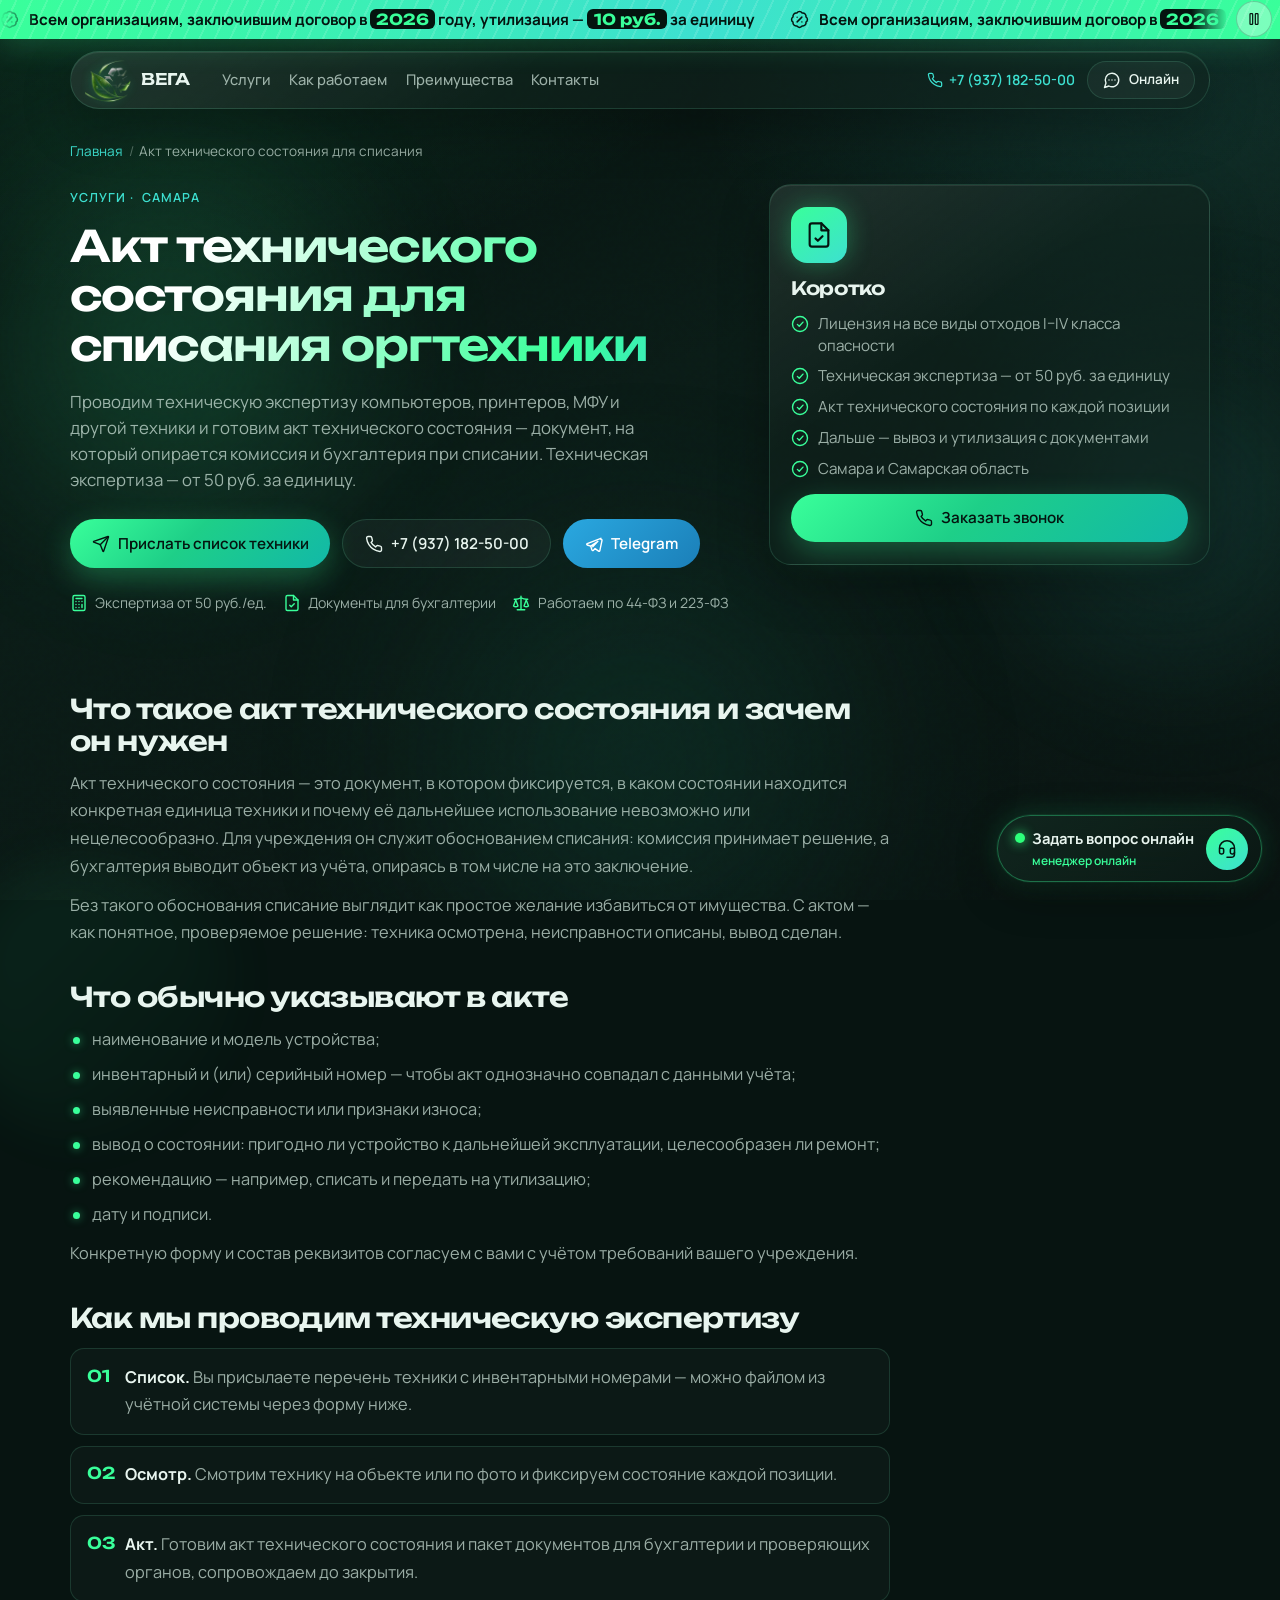
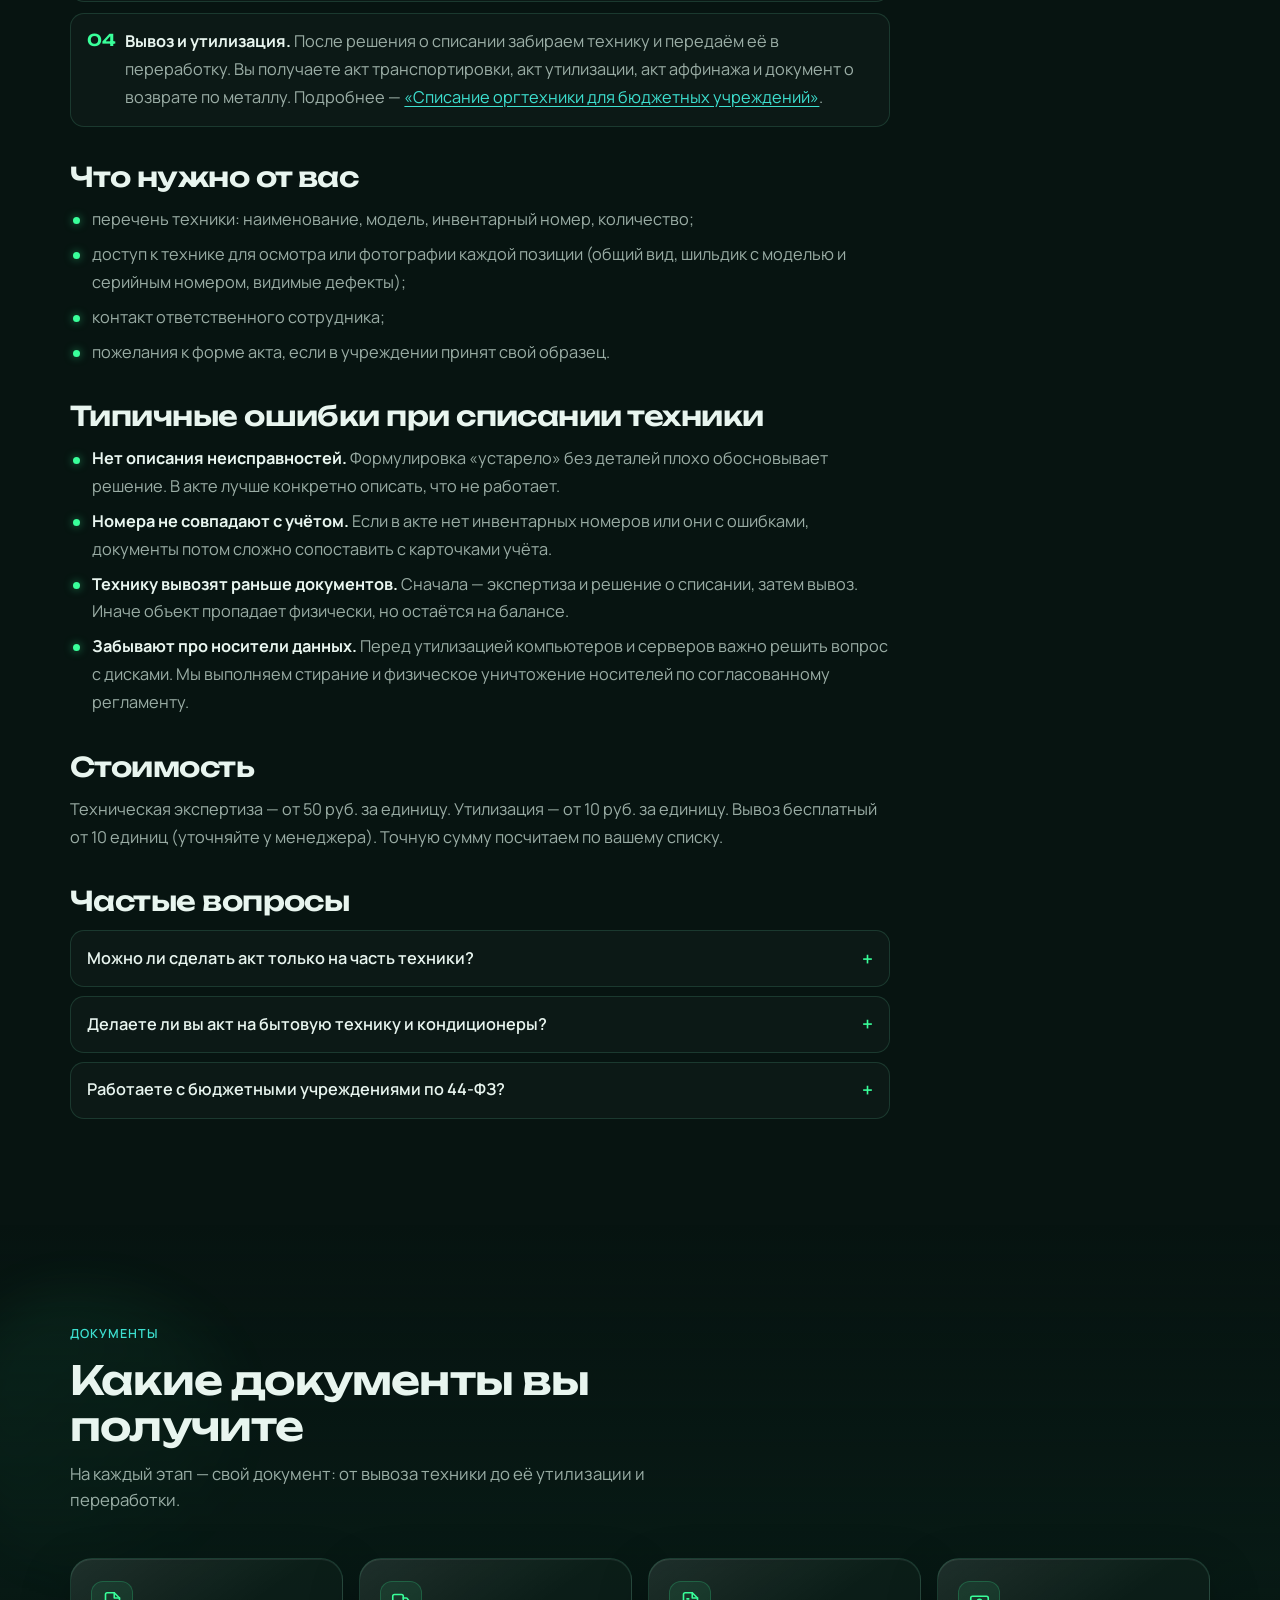
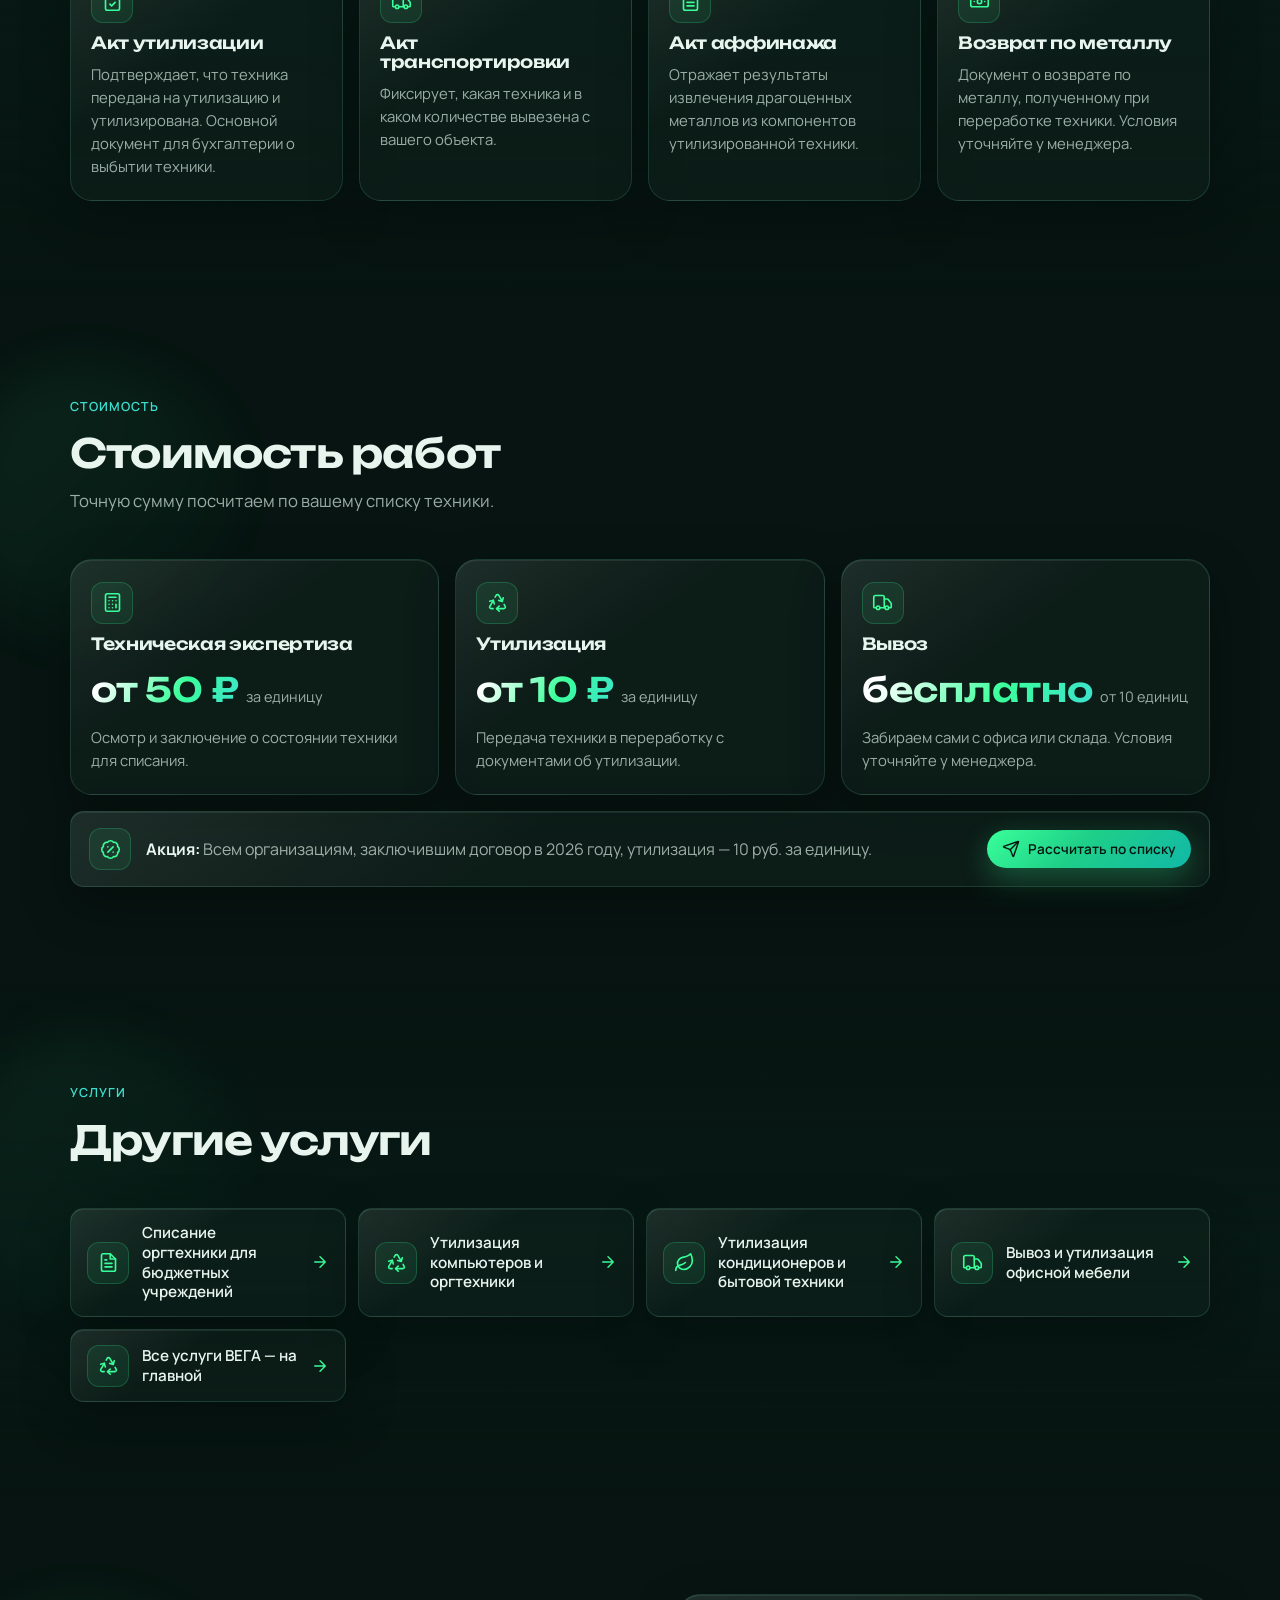
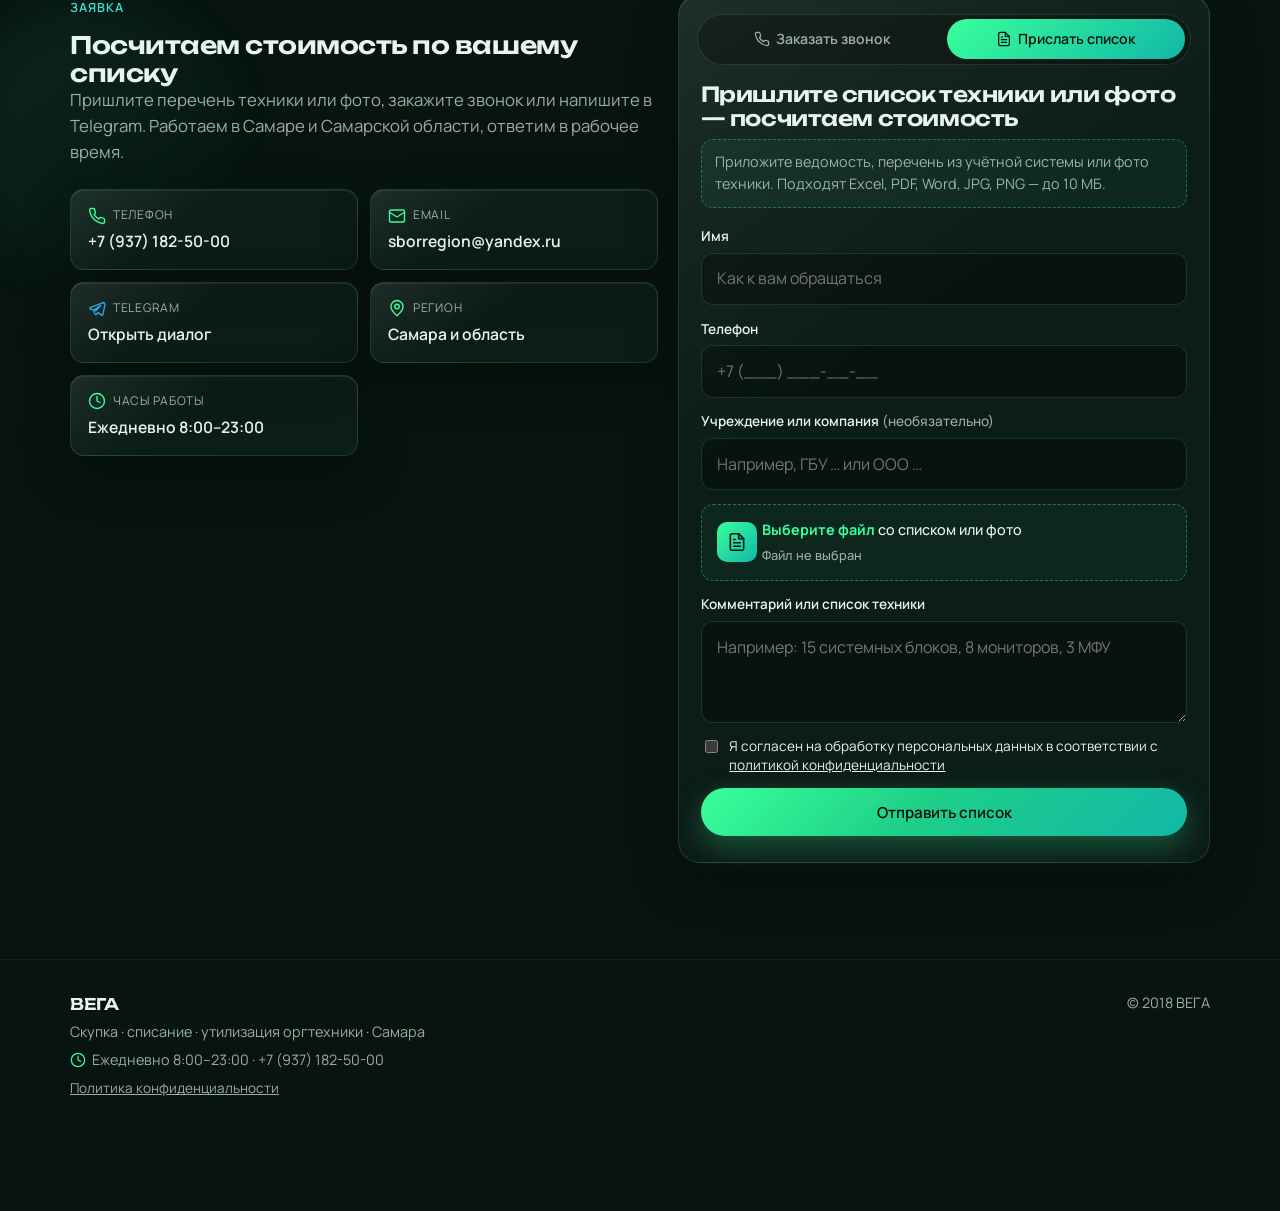
==== commit 3337ee26: "Часы работы: ежедневно 8:00–23:00 на страницах услуг (2/2)" ====
--- a/akt-tehnicheskogo-sostoyaniya/index.html
+++ b/akt-tehnicheskogo-sostoyaniya/index.html
@@ -35,7 +35,7 @@
         <meta name="robots" content="index, follow, max-image-preview:large" />
     <meta name="theme-color" content="#0d2b22" />
     <meta name="format-detection" content="telephone=yes" />
-    <script type="application/ld+json">{"@context": "https://schema.org", "@graph": [{"@type": "Service", "@id": "https://sbor-region.ru/akt-tehnicheskogo-sostoyaniya/#service", "name": "Техническая экспертиза и акт технического состояния", "serviceType": "Техническая экспертиза и акт технического состояния", "description": "Техническая экспертиза оргтехники и акт технического состояния для списания в Самаре: от 50 руб. за единицу. Что указывают в акте и как подготовиться.", "url": "https://sbor-region.ru/akt-tehnicheskogo-sostoyaniya/", "provider": {"@type": "Organization", "@id": "https://sbor-region.ru/#org", "name": "ВЕГА", "url": "https://sbor-region.ru/", "telephone": "+7 (937) 182-50-00", "email": "sborregion@yandex.ru"}, "areaServed": [{"@type": "City", "name": "Самара"}, {"@type": "AdministrativeArea", "name": "Самарская область"}], "offers": [{"@type": "Offer", "name": "Техническая экспертиза", "priceCurrency": "RUB", "priceSpecification": {"@type": "UnitPriceSpecification", "priceCurrency": "RUB", "unitText": "единица", "minPrice": 50}, "areaServed": ["Самара", "Самарская область"], "description": "Техническая экспертиза — от 50 руб. за единицу"}]}, {"@type": "BreadcrumbList", "itemListElement": [{"@type": "ListItem", "position": 1, "name": "Главная", "item": "https://sbor-region.ru/"}, {"@type": "ListItem", "position": 2, "name": "Акт технического состояния для списания", "item": "https://sbor-region.ru/akt-tehnicheskogo-sostoyaniya/"}]}]}</script>
+    <script type="application/ld+json">{"@context": "https://schema.org", "@graph": [{"@type": "Service", "@id": "https://sbor-region.ru/akt-tehnicheskogo-sostoyaniya/#service", "name": "Техническая экспертиза и акт технического состояния", "serviceType": "Техническая экспертиза и акт технического состояния", "description": "Техническая экспертиза оргтехники и акт технического состояния для списания в Самаре: от 50 руб. за единицу. Что указывают в акте и как подготовиться.", "url": "https://sbor-region.ru/akt-tehnicheskogo-sostoyaniya/", "provider": {"@type": "Organization", "@id": "https://sbor-region.ru/#org", "name": "ВЕГА", "url": "https://sbor-region.ru/", "telephone": "+7 (937) 182-50-00", "email": "sborregion@yandex.ru", "openingHours": "Mo-Su 08:00-23:00"}, "areaServed": [{"@type": "City", "name": "Самара"}, {"@type": "AdministrativeArea", "name": "Самарская область"}], "offers": [{"@type": "Offer", "name": "Техническая экспертиза", "priceCurrency": "RUB", "priceSpecification": {"@type": "UnitPriceSpecification", "priceCurrency": "RUB", "unitText": "единица", "minPrice": 50}, "areaServed": ["Самара", "Самарская область"], "description": "Техническая экспертиза — от 50 руб. за единицу"}]}, {"@type": "BreadcrumbList", "itemListElement": [{"@type": "ListItem", "position": 1, "name": "Главная", "item": "https://sbor-region.ru/"}, {"@type": "ListItem", "position": 2, "name": "Акт технического состояния для списания", "item": "https://sbor-region.ru/akt-tehnicheskogo-sostoyaniya/"}]}]}</script>
     <!-- Yandex.Metrika counter -->
     <script type="text/javascript">
       window.YM_ID = 114349653;
@@ -54,11 +54,11 @@
     <noscript><link rel="stylesheet" href="https://fonts.googleapis.com/css2?family=Manrope:wght@400;500;600;700&family=Unbounded:wght@500;600;700&display=swap" /></noscript>
     <script type="module" crossorigin src="/assets/index-v20261119e.js"></script>
     <link rel="stylesheet" crossorigin href="/assets/index-BDVqrncC.css">
-    <link rel="stylesheet" href="/assets/extra-v20261119i.css">
+    <link rel="stylesheet" href="/assets/extra-v20261119j.css">
     <script type="module" src="/assets/extra-v20261119i.js"></script>
   </head>
   <body>
-    <svg xmlns="http://www.w3.org/2000/svg" width="0" height="0" style="position:absolute;width:0;height:0;overflow:hidden" aria-hidden="true" focusable="false"><symbol id="i-banknote" viewBox="0 0 24 24" fill="none" stroke="currentColor" stroke-width="1.85" stroke-linecap="round" stroke-linejoin="round"><rect x="2" y="6" width="20" height="12" rx="2"/><circle cx="12" cy="12" r="2.5"/><path d="M6 12h.01M18 12h.01"/></symbol><symbol id="i-file-check" viewBox="0 0 24 24" fill="none" stroke="currentColor" stroke-width="1.85" stroke-linecap="round" stroke-linejoin="round"><path d="M14 2H6a2 2 0 0 0-2 2v16a2 2 0 0 0 2 2h12a2 2 0 0 0 2-2V8z"/><path d="M14 2v6h6"/><path d="m9 15 2 2 4-4"/></symbol><symbol id="i-file-text" viewBox="0 0 24 24" fill="none" stroke="currentColor" stroke-width="1.85" stroke-linecap="round" stroke-linejoin="round"><path d="M14 2H6a2 2 0 0 0-2 2v16a2 2 0 0 0 2 2h12a2 2 0 0 0 2-2V8z"/><path d="M14 2v6h6"/><path d="M16 13H8M16 17H8M10 9H8"/></symbol><symbol id="i-recycle" viewBox="0 0 24 24" fill="none" stroke="currentColor" stroke-width="1.85" stroke-linecap="round" stroke-linejoin="round"><path d="M7 19H4.815a1.83 1.83 0 0 1-1.57-.881 1.785 1.785 0 0 1-.004-1.784L7.196 9.5"/><path d="M11 19h8.203a1.83 1.83 0 0 0 1.556-.89 1.784 1.784 0 0 0 0-1.775l-1.226-2.12"/><path d="m14 16-3 3 3 3"/><path d="M8.293 13.596 7.196 9.5 3.1 10.598"/><path d="m9.344 5.811 1.093-1.892A1.83 1.83 0 0 1 11.985 3a1.784 1.784 0 0 1 1.546.888l3.943 6.843"/><path d="m13.378 9.633 4.096 1.098 1.097-4.096"/></symbol><symbol id="i-truck" viewBox="0 0 24 24" fill="none" stroke="currentColor" stroke-width="1.85" stroke-linecap="round" stroke-linejoin="round"><path d="M14 18V6a2 2 0 0 0-2-2H4a2 2 0 0 0-2 2v11a1 1 0 0 0 1 1h2"/><path d="M15 18H9"/><path d="M19 18h2a1 1 0 0 0 1-1v-3.65a1 1 0 0 0-.22-.624l-3.48-4.35A1 1 0 0 0 17.52 8H14"/><circle cx="17" cy="18" r="2"/><circle cx="7" cy="18" r="2"/></symbol><symbol id="i-hard-drive" viewBox="0 0 24 24" fill="none" stroke="currentColor" stroke-width="1.85" stroke-linecap="round" stroke-linejoin="round"><path d="M22 12H2"/><path d="M5.45 5.11 2 12v6a2 2 0 0 0 2 2h16a2 2 0 0 0 2-2v-6l-3.45-6.89A2 2 0 0 0 16.76 4H7.24a2 2 0 0 0-1.79 1.11z"/><path d="M6 16h.01M10 16h.01"/></symbol><symbol id="i-shield-check" viewBox="0 0 24 24" fill="none" stroke="currentColor" stroke-width="1.85" stroke-linecap="round" stroke-linejoin="round"><path d="M20 13c0 5-3.5 7.5-7.66 8.95a1 1 0 0 1-.67-.01C7.5 20.5 4 18 4 13V6a1 1 0 0 1 1-1c2 0 4.5-1.2 6.24-2.72a1.17 1.17 0 0 1 1.52 0C14.51 3.81 17 5 19 5a1 1 0 0 1 1 1z"/><path d="m9 12 2 2 4-4"/></symbol><symbol id="i-clipboard" viewBox="0 0 24 24" fill="none" stroke="currentColor" stroke-width="1.85" stroke-linecap="round" stroke-linejoin="round"><rect x="8" y="2" width="8" height="4" rx="1"/><path d="M16 4h2a2 2 0 0 1 2 2v14a2 2 0 0 1-2 2H6a2 2 0 0 1-2-2V6a2 2 0 0 1 2-2h2"/><path d="M12 11h4M12 16h4M8 11h.01M8 16h.01"/></symbol><symbol id="i-calculator" viewBox="0 0 24 24" fill="none" stroke="currentColor" stroke-width="1.85" stroke-linecap="round" stroke-linejoin="round"><rect x="4" y="2" width="16" height="20" rx="2"/><path d="M8 6h8M16 14v4M16 10h.01M12 10h.01M8 10h.01M12 14h.01M8 14h.01M12 18h.01M8 18h.01"/></symbol><symbol id="i-leaf" viewBox="0 0 24 24" fill="none" stroke="currentColor" stroke-width="1.85" stroke-linecap="round" stroke-linejoin="round"><path d="M11 20A7 7 0 0 1 9.8 6.1C15.5 5 17 4.48 19 2c1 2 2 4.18 2 8 0 5.5-4.78 10-10 10Z"/><path d="M2 21c0-3 1.85-5.36 5.08-6C9.5 14.52 12 13 13 12"/></symbol><symbol id="i-lock" viewBox="0 0 24 24" fill="none" stroke="currentColor" stroke-width="1.85" stroke-linecap="round" stroke-linejoin="round"><rect x="3" y="11" width="18" height="11" rx="2"/><path d="M7 11V7a5 5 0 0 1 10 0v4"/></symbol><symbol id="i-scale" viewBox="0 0 24 24" fill="none" stroke="currentColor" stroke-width="1.85" stroke-linecap="round" stroke-linejoin="round"><path d="m16 16 3-8 3 8c-.87.65-1.92 1-3 1s-2.13-.35-3-1Z"/><path d="m2 16 3-8 3 8c-.87.65-1.92 1-3 1s-2.13-.35-3-1Z"/><path d="M7 21h10M12 3v18M3 7h2c2 0 5-1 7-2 2 1 5 2 7 2h2"/></symbol><symbol id="i-user-check" viewBox="0 0 24 24" fill="none" stroke="currentColor" stroke-width="1.85" stroke-linecap="round" stroke-linejoin="round"><path d="M16 21v-2a4 4 0 0 0-4-4H6a4 4 0 0 0-4 4v2"/><circle cx="9" cy="7" r="4"/><path d="m16 11 2 2 4-4"/></symbol><symbol id="i-phone" viewBox="0 0 24 24" fill="none" stroke="currentColor" stroke-width="1.85" stroke-linecap="round" stroke-linejoin="round"><path d="M22 16.92v3a2 2 0 0 1-2.18 2 19.79 19.79 0 0 1-8.63-3.07 19.5 19.5 0 0 1-6-6 19.79 19.79 0 0 1-3.07-8.67A2 2 0 0 1 4.11 2h3a2 2 0 0 1 2 1.72 12.84 12.84 0 0 0 .7 2.81 2 2 0 0 1-.45 2.11L8.09 9.91a16 16 0 0 0 6 6l1.27-1.27a2 2 0 0 1 2.11-.45 12.84 12.84 0 0 0 2.81.7A2 2 0 0 1 22 16.92z"/></symbol><symbol id="i-mail" viewBox="0 0 24 24" fill="none" stroke="currentColor" stroke-width="1.85" stroke-linecap="round" stroke-linejoin="round"><rect x="2" y="4" width="20" height="16" rx="2"/><path d="m22 7-8.97 5.7a1.94 1.94 0 0 1-2.06 0L2 7"/></symbol><symbol id="i-map-pin" viewBox="0 0 24 24" fill="none" stroke="currentColor" stroke-width="1.85" stroke-linecap="round" stroke-linejoin="round"><path d="M20 10c0 4.993-5.539 10.193-7.399 11.799a1 1 0 0 1-1.202 0C9.539 20.193 4 14.993 4 10a8 8 0 0 1 16 0"/><circle cx="12" cy="10" r="3"/></symbol><symbol id="i-telegram" viewBox="0 0 24 24" fill="none" stroke="currentColor" stroke-width="1.85" stroke-linecap="round" stroke-linejoin="round"><path d="M21.2 4.4 2.9 11.5c-.9.35-.85 1.6.06 1.88l4.6 1.4 1.75 5.4c.23.7 1.1.9 1.62.38l2.5-2.45 4.7 3.45c.62.46 1.5.12 1.66-.63l2.9-13.7c.18-.85-.66-1.55-1.47-1.23Z"/><path d="m7.6 14.8 9.6-6.3-6.9 7.3"/></symbol><symbol id="i-max" viewBox="0 0 24 24" fill="none" stroke="currentColor" stroke-width="1.85" stroke-linecap="round" stroke-linejoin="round"><path d="M12 21a9 9 0 1 0-8.1-5.1L3 21l5.1-.9A9 9 0 0 0 12 21Z"/><path d="M8 15V9.2l4 4 4-4V15"/></symbol><symbol id="i-message" viewBox="0 0 24 24" fill="none" stroke="currentColor" stroke-width="1.85" stroke-linecap="round" stroke-linejoin="round"><path d="M7.9 20A9 9 0 1 0 4 16.1L2 22Z"/><path d="M8 12h.01M12 12h.01M16 12h.01"/></symbol><symbol id="i-headset" viewBox="0 0 24 24" fill="none" stroke="currentColor" stroke-width="1.85" stroke-linecap="round" stroke-linejoin="round"><path d="M3 11h3a2 2 0 0 1 2 2v3a2 2 0 0 1-2 2H5a2 2 0 0 1-2-2v-5Zm0 0a9 9 0 1 1 18 0m0 0v5a2 2 0 0 1-2 2h-1a2 2 0 0 1-2-2v-3a2 2 0 0 1 2-2h3Z"/><path d="M21 16v2a4 4 0 0 1-4 4h-5"/></symbol><symbol id="i-x" viewBox="0 0 24 24" fill="none" stroke="currentColor" stroke-width="1.85" stroke-linecap="round" stroke-linejoin="round"><path d="M18 6 6 18M6 6l12 12"/></symbol><symbol id="i-pause" viewBox="0 0 24 24" fill="none" stroke="currentColor" stroke-width="1.85" stroke-linecap="round" stroke-linejoin="round"><rect x="6" y="4" width="4" height="16" rx="1"/><rect x="14" y="4" width="4" height="16" rx="1"/></symbol><symbol id="i-play" viewBox="0 0 24 24" fill="none" stroke="currentColor" stroke-width="1.85" stroke-linecap="round" stroke-linejoin="round"><path d="M6 4.5v15a1 1 0 0 0 1.5.86l12-7.5a1 1 0 0 0 0-1.72l-12-7.5A1 1 0 0 0 6 4.5Z"/></symbol><symbol id="i-badge-percent" viewBox="0 0 24 24" fill="none" stroke="currentColor" stroke-width="1.85" stroke-linecap="round" stroke-linejoin="round"><path d="M3.85 8.62a4 4 0 0 1 4.78-4.77 4 4 0 0 1 6.74 0 4 4 0 0 1 4.78 4.78 4 4 0 0 1 0 6.74 4 4 0 0 1-4.77 4.78 4 4 0 0 1-6.75 0 4 4 0 0 1-4.78-4.77 4 4 0 0 1 0-6.76Z"/><path d="m15 9-6 6M9 9h.01M15 15h.01"/></symbol><symbol id="i-check-circle" viewBox="0 0 24 24" fill="none" stroke="currentColor" stroke-width="1.85" stroke-linecap="round" stroke-linejoin="round"><circle cx="12" cy="12" r="10"/><path d="m8.5 12.5 2.5 2.5 5-5.5"/></symbol><symbol id="i-alert" viewBox="0 0 24 24" fill="none" stroke="currentColor" stroke-width="1.85" stroke-linecap="round" stroke-linejoin="round"><circle cx="12" cy="12" r="10"/><path d="M12 8v4.5M12 16h.01"/></symbol><symbol id="i-send" viewBox="0 0 24 24" fill="none" stroke="currentColor" stroke-width="1.85" stroke-linecap="round" stroke-linejoin="round"><path d="M14.54 21.69a.5.5 0 0 0 .94-.03l6.5-19a.5.5 0 0 0-.64-.64l-19 6.5a.5.5 0 0 0-.03.94l7.93 3.18a2 2 0 0 1 1.11 1.11z"/><path d="m21.85 2.15-10.94 10.94"/></symbol><symbol id="i-arrow-right" viewBox="0 0 24 24" fill="none" stroke="currentColor" stroke-width="1.85" stroke-linecap="round" stroke-linejoin="round"><path d="M5 12h14M12 5l7 7-7 7"/></symbol></svg>
+    <svg xmlns="http://www.w3.org/2000/svg" width="0" height="0" style="position:absolute;width:0;height:0;overflow:hidden" aria-hidden="true" focusable="false"><symbol id="i-banknote" viewBox="0 0 24 24" fill="none" stroke="currentColor" stroke-width="1.85" stroke-linecap="round" stroke-linejoin="round"><rect x="2" y="6" width="20" height="12" rx="2"/><circle cx="12" cy="12" r="2.5"/><path d="M6 12h.01M18 12h.01"/></symbol><symbol id="i-file-check" viewBox="0 0 24 24" fill="none" stroke="currentColor" stroke-width="1.85" stroke-linecap="round" stroke-linejoin="round"><path d="M14 2H6a2 2 0 0 0-2 2v16a2 2 0 0 0 2 2h12a2 2 0 0 0 2-2V8z"/><path d="M14 2v6h6"/><path d="m9 15 2 2 4-4"/></symbol><symbol id="i-file-text" viewBox="0 0 24 24" fill="none" stroke="currentColor" stroke-width="1.85" stroke-linecap="round" stroke-linejoin="round"><path d="M14 2H6a2 2 0 0 0-2 2v16a2 2 0 0 0 2 2h12a2 2 0 0 0 2-2V8z"/><path d="M14 2v6h6"/><path d="M16 13H8M16 17H8M10 9H8"/></symbol><symbol id="i-recycle" viewBox="0 0 24 24" fill="none" stroke="currentColor" stroke-width="1.85" stroke-linecap="round" stroke-linejoin="round"><path d="M7 19H4.815a1.83 1.83 0 0 1-1.57-.881 1.785 1.785 0 0 1-.004-1.784L7.196 9.5"/><path d="M11 19h8.203a1.83 1.83 0 0 0 1.556-.89 1.784 1.784 0 0 0 0-1.775l-1.226-2.12"/><path d="m14 16-3 3 3 3"/><path d="M8.293 13.596 7.196 9.5 3.1 10.598"/><path d="m9.344 5.811 1.093-1.892A1.83 1.83 0 0 1 11.985 3a1.784 1.784 0 0 1 1.546.888l3.943 6.843"/><path d="m13.378 9.633 4.096 1.098 1.097-4.096"/></symbol><symbol id="i-truck" viewBox="0 0 24 24" fill="none" stroke="currentColor" stroke-width="1.85" stroke-linecap="round" stroke-linejoin="round"><path d="M14 18V6a2 2 0 0 0-2-2H4a2 2 0 0 0-2 2v11a1 1 0 0 0 1 1h2"/><path d="M15 18H9"/><path d="M19 18h2a1 1 0 0 0 1-1v-3.65a1 1 0 0 0-.22-.624l-3.48-4.35A1 1 0 0 0 17.52 8H14"/><circle cx="17" cy="18" r="2"/><circle cx="7" cy="18" r="2"/></symbol><symbol id="i-hard-drive" viewBox="0 0 24 24" fill="none" stroke="currentColor" stroke-width="1.85" stroke-linecap="round" stroke-linejoin="round"><path d="M22 12H2"/><path d="M5.45 5.11 2 12v6a2 2 0 0 0 2 2h16a2 2 0 0 0 2-2v-6l-3.45-6.89A2 2 0 0 0 16.76 4H7.24a2 2 0 0 0-1.79 1.11z"/><path d="M6 16h.01M10 16h.01"/></symbol><symbol id="i-shield-check" viewBox="0 0 24 24" fill="none" stroke="currentColor" stroke-width="1.85" stroke-linecap="round" stroke-linejoin="round"><path d="M20 13c0 5-3.5 7.5-7.66 8.95a1 1 0 0 1-.67-.01C7.5 20.5 4 18 4 13V6a1 1 0 0 1 1-1c2 0 4.5-1.2 6.24-2.72a1.17 1.17 0 0 1 1.52 0C14.51 3.81 17 5 19 5a1 1 0 0 1 1 1z"/><path d="m9 12 2 2 4-4"/></symbol><symbol id="i-clipboard" viewBox="0 0 24 24" fill="none" stroke="currentColor" stroke-width="1.85" stroke-linecap="round" stroke-linejoin="round"><rect x="8" y="2" width="8" height="4" rx="1"/><path d="M16 4h2a2 2 0 0 1 2 2v14a2 2 0 0 1-2 2H6a2 2 0 0 1-2-2V6a2 2 0 0 1 2-2h2"/><path d="M12 11h4M12 16h4M8 11h.01M8 16h.01"/></symbol><symbol id="i-calculator" viewBox="0 0 24 24" fill="none" stroke="currentColor" stroke-width="1.85" stroke-linecap="round" stroke-linejoin="round"><rect x="4" y="2" width="16" height="20" rx="2"/><path d="M8 6h8M16 14v4M16 10h.01M12 10h.01M8 10h.01M12 14h.01M8 14h.01M12 18h.01M8 18h.01"/></symbol><symbol id="i-leaf" viewBox="0 0 24 24" fill="none" stroke="currentColor" stroke-width="1.85" stroke-linecap="round" stroke-linejoin="round"><path d="M11 20A7 7 0 0 1 9.8 6.1C15.5 5 17 4.48 19 2c1 2 2 4.18 2 8 0 5.5-4.78 10-10 10Z"/><path d="M2 21c0-3 1.85-5.36 5.08-6C9.5 14.52 12 13 13 12"/></symbol><symbol id="i-lock" viewBox="0 0 24 24" fill="none" stroke="currentColor" stroke-width="1.85" stroke-linecap="round" stroke-linejoin="round"><rect x="3" y="11" width="18" height="11" rx="2"/><path d="M7 11V7a5 5 0 0 1 10 0v4"/></symbol><symbol id="i-scale" viewBox="0 0 24 24" fill="none" stroke="currentColor" stroke-width="1.85" stroke-linecap="round" stroke-linejoin="round"><path d="m16 16 3-8 3 8c-.87.65-1.92 1-3 1s-2.13-.35-3-1Z"/><path d="m2 16 3-8 3 8c-.87.65-1.92 1-3 1s-2.13-.35-3-1Z"/><path d="M7 21h10M12 3v18M3 7h2c2 0 5-1 7-2 2 1 5 2 7 2h2"/></symbol><symbol id="i-user-check" viewBox="0 0 24 24" fill="none" stroke="currentColor" stroke-width="1.85" stroke-linecap="round" stroke-linejoin="round"><path d="M16 21v-2a4 4 0 0 0-4-4H6a4 4 0 0 0-4 4v2"/><circle cx="9" cy="7" r="4"/><path d="m16 11 2 2 4-4"/></symbol><symbol id="i-phone" viewBox="0 0 24 24" fill="none" stroke="currentColor" stroke-width="1.85" stroke-linecap="round" stroke-linejoin="round"><path d="M22 16.92v3a2 2 0 0 1-2.18 2 19.79 19.79 0 0 1-8.63-3.07 19.5 19.5 0 0 1-6-6 19.79 19.79 0 0 1-3.07-8.67A2 2 0 0 1 4.11 2h3a2 2 0 0 1 2 1.72 12.84 12.84 0 0 0 .7 2.81 2 2 0 0 1-.45 2.11L8.09 9.91a16 16 0 0 0 6 6l1.27-1.27a2 2 0 0 1 2.11-.45 12.84 12.84 0 0 0 2.81.7A2 2 0 0 1 22 16.92z"/></symbol><symbol id="i-mail" viewBox="0 0 24 24" fill="none" stroke="currentColor" stroke-width="1.85" stroke-linecap="round" stroke-linejoin="round"><rect x="2" y="4" width="20" height="16" rx="2"/><path d="m22 7-8.97 5.7a1.94 1.94 0 0 1-2.06 0L2 7"/></symbol><symbol id="i-clock" viewBox="0 0 24 24" fill="none" stroke="currentColor" stroke-width="1.85" stroke-linecap="round" stroke-linejoin="round"><circle cx="12" cy="12" r="10"/><path d="M12 6v6l4 2"/></symbol><symbol id="i-map-pin" viewBox="0 0 24 24" fill="none" stroke="currentColor" stroke-width="1.85" stroke-linecap="round" stroke-linejoin="round"><path d="M20 10c0 4.993-5.539 10.193-7.399 11.799a1 1 0 0 1-1.202 0C9.539 20.193 4 14.993 4 10a8 8 0 0 1 16 0"/><circle cx="12" cy="10" r="3"/></symbol><symbol id="i-telegram" viewBox="0 0 24 24" fill="none" stroke="currentColor" stroke-width="1.85" stroke-linecap="round" stroke-linejoin="round"><path d="M21.2 4.4 2.9 11.5c-.9.35-.85 1.6.06 1.88l4.6 1.4 1.75 5.4c.23.7 1.1.9 1.62.38l2.5-2.45 4.7 3.45c.62.46 1.5.12 1.66-.63l2.9-13.7c.18-.85-.66-1.55-1.47-1.23Z"/><path d="m7.6 14.8 9.6-6.3-6.9 7.3"/></symbol><symbol id="i-max" viewBox="0 0 24 24" fill="none" stroke="currentColor" stroke-width="1.85" stroke-linecap="round" stroke-linejoin="round"><path d="M12 21a9 9 0 1 0-8.1-5.1L3 21l5.1-.9A9 9 0 0 0 12 21Z"/><path d="M8 15V9.2l4 4 4-4V15"/></symbol><symbol id="i-message" viewBox="0 0 24 24" fill="none" stroke="currentColor" stroke-width="1.85" stroke-linecap="round" stroke-linejoin="round"><path d="M7.9 20A9 9 0 1 0 4 16.1L2 22Z"/><path d="M8 12h.01M12 12h.01M16 12h.01"/></symbol><symbol id="i-headset" viewBox="0 0 24 24" fill="none" stroke="currentColor" stroke-width="1.85" stroke-linecap="round" stroke-linejoin="round"><path d="M3 11h3a2 2 0 0 1 2 2v3a2 2 0 0 1-2 2H5a2 2 0 0 1-2-2v-5Zm0 0a9 9 0 1 1 18 0m0 0v5a2 2 0 0 1-2 2h-1a2 2 0 0 1-2-2v-3a2 2 0 0 1 2-2h3Z"/><path d="M21 16v2a4 4 0 0 1-4 4h-5"/></symbol><symbol id="i-x" viewBox="0 0 24 24" fill="none" stroke="currentColor" stroke-width="1.85" stroke-linecap="round" stroke-linejoin="round"><path d="M18 6 6 18M6 6l12 12"/></symbol><symbol id="i-pause" viewBox="0 0 24 24" fill="none" stroke="currentColor" stroke-width="1.85" stroke-linecap="round" stroke-linejoin="round"><rect x="6" y="4" width="4" height="16" rx="1"/><rect x="14" y="4" width="4" height="16" rx="1"/></symbol><symbol id="i-play" viewBox="0 0 24 24" fill="none" stroke="currentColor" stroke-width="1.85" stroke-linecap="round" stroke-linejoin="round"><path d="M6 4.5v15a1 1 0 0 0 1.5.86l12-7.5a1 1 0 0 0 0-1.72l-12-7.5A1 1 0 0 0 6 4.5Z"/></symbol><symbol id="i-badge-percent" viewBox="0 0 24 24" fill="none" stroke="currentColor" stroke-width="1.85" stroke-linecap="round" stroke-linejoin="round"><path d="M3.85 8.62a4 4 0 0 1 4.78-4.77 4 4 0 0 1 6.74 0 4 4 0 0 1 4.78 4.78 4 4 0 0 1 0 6.74 4 4 0 0 1-4.77 4.78 4 4 0 0 1-6.75 0 4 4 0 0 1-4.78-4.77 4 4 0 0 1 0-6.76Z"/><path d="m15 9-6 6M9 9h.01M15 15h.01"/></symbol><symbol id="i-check-circle" viewBox="0 0 24 24" fill="none" stroke="currentColor" stroke-width="1.85" stroke-linecap="round" stroke-linejoin="round"><circle cx="12" cy="12" r="10"/><path d="m8.5 12.5 2.5 2.5 5-5.5"/></symbol><symbol id="i-alert" viewBox="0 0 24 24" fill="none" stroke="currentColor" stroke-width="1.85" stroke-linecap="round" stroke-linejoin="round"><circle cx="12" cy="12" r="10"/><path d="M12 8v4.5M12 16h.01"/></symbol><symbol id="i-send" viewBox="0 0 24 24" fill="none" stroke="currentColor" stroke-width="1.85" stroke-linecap="round" stroke-linejoin="round"><path d="M14.54 21.69a.5.5 0 0 0 .94-.03l6.5-19a.5.5 0 0 0-.64-.64l-19 6.5a.5.5 0 0 0-.03.94l7.93 3.18a2 2 0 0 1 1.11 1.11z"/><path d="m21.85 2.15-10.94 10.94"/></symbol><symbol id="i-arrow-right" viewBox="0 0 24 24" fill="none" stroke="currentColor" stroke-width="1.85" stroke-linecap="round" stroke-linejoin="round"><path d="M5 12h14M12 5l7 7-7 7"/></symbol></svg>
     <div class="promo-ticker" role="region" aria-label="Акция">
       <p class="visually-hidden">Всем организациям, заключившим договор в 2026 году, утилизация — 10 руб. за единицу</p>
       <div class="ticker-viewport" aria-hidden="true"><div class="ticker-track"><div class="ticker-group"><span class="ticker-item"><svg class="ic" aria-hidden="true" focusable="false"><use href="#i-badge-percent"/></svg><span>Всем организациям, заключившим договор в <b>2026</b> году, утилизация — <b>10 руб.</b> за единицу</span></span><span class="ticker-item"><svg class="ic" aria-hidden="true" focusable="false"><use href="#i-badge-percent"/></svg><span>Всем организациям, заключившим договор в <b>2026</b> году, утилизация — <b>10 руб.</b> за единицу</span></span><span class="ticker-item"><svg class="ic" aria-hidden="true" focusable="false"><use href="#i-badge-percent"/></svg><span>Всем организациям, заключившим договор в <b>2026</b> году, утилизация — <b>10 руб.</b> за единицу</span></span><span class="ticker-item"><svg class="ic" aria-hidden="true" focusable="false"><use href="#i-badge-percent"/></svg><span>Всем организациям, заключившим договор в <b>2026</b> году, утилизация — <b>10 руб.</b> за единицу</span></span></div><div class="ticker-group"><span class="ticker-item"><svg class="ic" aria-hidden="true" focusable="false"><use href="#i-badge-percent"/></svg><span>Всем организациям, заключившим договор в <b>2026</b> году, утилизация — <b>10 руб.</b> за единицу</span></span><span class="ticker-item"><svg class="ic" aria-hidden="true" focusable="false"><use href="#i-badge-percent"/></svg><span>Всем организациям, заключившим договор в <b>2026</b> году, утилизация — <b>10 руб.</b> за единицу</span></span><span class="ticker-item"><svg class="ic" aria-hidden="true" focusable="false"><use href="#i-badge-percent"/></svg><span>Всем организациям, заключившим договор в <b>2026</b> году, утилизация — <b>10 руб.</b> за единицу</span></span><span class="ticker-item"><svg class="ic" aria-hidden="true" focusable="false"><use href="#i-badge-percent"/></svg><span>Всем организациям, заключившим договор в <b>2026</b> году, утилизация — <b>10 руб.</b> за единицу</span></span></div></div></div>
@@ -223,6 +223,7 @@
               <a class="glass channel-btn" data-email-link href="mailto:sborregion@yandex.ru"><span class="channel-label"><svg class="ic" aria-hidden="true" focusable="false"><use href="#i-mail"/></svg>Email</span><span class="channel-value" data-email-display>sborregion@yandex.ru</span></a>
               <a class="glass channel-btn channel-btn--tg" href="https://t.me/Sbor163" target="_blank" rel="noopener noreferrer" data-messenger="telegram"><span class="channel-label"><svg class="ic" aria-hidden="true" focusable="false"><use href="#i-telegram"/></svg>Telegram</span><span class="channel-value">Открыть диалог</span></a>
               <div class="glass channel-btn channel-btn--static"><span class="channel-label"><svg class="ic" aria-hidden="true" focusable="false"><use href="#i-map-pin"/></svg>Регион</span><span class="channel-value">Самара и область</span></div>
+              <div class="glass channel-btn channel-btn--static channel-btn--hours"><span class="channel-label"><svg class="ic" aria-hidden="true" focusable="false"><use href="#i-clock"/></svg>Часы работы</span><span class="channel-value">Ежедневно 8:00–23:00</span></div>
             </div>
           </div>
           <div class="glass form-card lead-card" id="callback" data-reveal>
@@ -304,6 +305,7 @@
         <div>
           <strong class="logo-text" data-brand>ВЕГА</strong>
           <p>Скупка · списание · утилизация оргтехники · <span data-city>Самара</span></p>
+          <p class="footer-hours"><svg class="ic" aria-hidden="true" focusable="false"><use href="#i-clock"/></svg>Ежедневно 8:00–23:00 · <a href="tel:+79371825000">+7 (937) 182-50-00</a></p>
           <!-- TODO[REPLACE]: юр. реквизиты (ИНН, ОГРН, адрес) — не выдумывать -->
           <p class="legal-line" id="legal-line" hidden></p>
           <p class="legal-line"><a href="/privacy.html" style="text-decoration:underline">Политика конфиденциальности</a></p>
--- a/assets/extra-v20261119j.css
+++ b/assets/extra-v20261119j.css
@@ -0,0 +1,185 @@
+/* ===== 2026-11-19: бегущая строка, сцена шредера, иконки ===== */
+.visually-hidden{position:absolute!important;width:1px;height:1px;margin:-1px;padding:0;overflow:hidden;clip:rect(0 0 0 0);white-space:nowrap;border:0}
+.ic{width:1.15em;height:1.15em;flex:none;display:inline-block;vertical-align:-.2em}
+/* Бегущая строка */
+.promo-ticker{position:relative;z-index:60;display:flex;align-items:center;color:#04140f;background:linear-gradient(90deg,#39ff9a,#3de0d0 55%,#39ff9a);box-shadow:0 6px 30px #39ff9a33;font-family:var(--font-body);font-weight:700;font-size:.95rem;line-height:1.3;overflow:hidden}
+.promo-ticker:before{content:"";position:absolute;inset:0;background:repeating-linear-gradient(115deg,#ffffff1f 0 2px,#0000 2px 14px);pointer-events:none}
+.ticker-viewport{flex:1;overflow:hidden;-webkit-mask-image:linear-gradient(90deg,#0000,#000 3%,#000 97%,#0000);mask-image:linear-gradient(90deg,#0000,#000 3%,#000 97%,#0000)}
+.ticker-track{display:flex;width:max-content;animation:ticker-run 48s linear infinite;will-change:transform}
+.ticker-group{display:flex;flex:none}
+.ticker-item{display:inline-flex;align-items:center;gap:.6rem;padding:.6rem 2.2rem .6rem 0;white-space:nowrap}
+.ticker-item .ic{width:1.25em;height:1.25em}
+.ticker-item b{font-family:var(--font-display);font-weight:700;background:#04140f;color:#39ff9a;border-radius:6px;padding:.05rem .4rem}
+.promo-ticker:hover .ticker-track,.promo-ticker:focus-within .ticker-track,.promo-ticker.is-paused .ticker-track{animation-play-state:paused}
+.ticker-toggle{position:relative;flex:none;display:grid;place-items:center;width:36px;height:36px;margin:0 .5rem;border-radius:50%;color:#04140f;background:#ffffff55;border:1px solid #04140f33}
+.ticker-toggle:hover{background:#ffffff88}.ticker-toggle:focus-visible{outline:2px solid #04140f;outline-offset:2px}
+.ticker-toggle .ic{width:16px;height:16px}
+@keyframes ticker-run{from{transform:translate3d(0,0,0)}to{transform:translate3d(-50%,0,0)}}
+@media (width<=720px){.promo-ticker{font-size:.84rem}.ticker-item{padding-block:.5rem}.ticker-toggle{width:32px;height:32px}}
+@media (prefers-reduced-motion:reduce){.ticker-track{animation:none!important;width:100%;justify-content:center}.ticker-group{flex:1 1 auto;min-width:0;justify-content:center}.ticker-viewport{-webkit-mask-image:none;mask-image:none}.ticker-group:not(:first-child),.ticker-item:not(:first-child){display:none}.ticker-item{white-space:normal;text-align:center;justify-content:center;padding:.55rem 1rem}.ticker-toggle{display:none}}
+/* Сцена шредера */
+.hero-stage .shred-scene{width:100%;height:auto;aspect-ratio:800/480;display:block;border-radius:var(--radius);background:radial-gradient(at 75% 35%,#39ff9a17,#0000 55%),linear-gradient(#0c1d18 0%,#081310 100%)}
+.shred-scene text{user-select:none}
+.sh-lamp{animation:sh-blink 1.6s ease-in-out infinite}
+@keyframes sh-blink{0%,100%{opacity:.35}50%{opacity:1}}
+.hero-stage{min-height:0}
+/* Иконки */
+.service-icon{width:56px;height:56px;display:grid;place-items:center;border-radius:16px;color:var(--neon);background:linear-gradient(145deg,#39ff9a1f,#3de0d00d);border:1px solid #39ff9a40;box-shadow:inset 0 1px 0 #ffffff14,0 0 22px #39ff9a14;filter:none;margin-bottom:1rem}
+.service-icon .ic{width:28px;height:28px}
+.service-icon--sm{width:44px;height:44px;border-radius:13px;margin-bottom:.35rem}.service-icon--sm .ic{width:22px;height:22px}
+.step-head{display:flex;align-items:center;justify-content:space-between;margin-bottom:.85rem}
+.step-head .step-num{margin-bottom:0}
+.step-ic{width:40px;height:40px;display:grid;place-items:center;border-radius:12px;color:var(--neon);background:#39ff9a14;border:1px solid #39ff9a33}.step-ic .ic{width:21px;height:21px}
+.benefit-ic{width:44px;height:44px;display:grid;place-items:center;border-radius:13px;color:var(--neon);background:#39ff9a14;border:1px solid #39ff9a33;margin-bottom:.9rem}.benefit-ic .ic{width:23px;height:23px}
+.hero-trust li{display:inline-flex;align-items:center;gap:.45rem;padding-left:0}
+.hero-trust li:before{display:none}
+.hero-trust li .ic{color:var(--neon);width:18px;height:18px}
+.channel-label{display:inline-flex;align-items:center;gap:.45rem}
+.channel-label .ic{width:18px;height:18px;color:var(--neon)}
+.channel-btn--tg .channel-label .ic{color:#2aa8e0}
+.header-phone{display:inline-flex;align-items:center;gap:.4rem}.header-phone .ic{width:16px;height:16px}
+.btn .ic{width:18px;height:18px}
+.chat-avatar .ic{width:20px;height:20px}
+.modal-close{display:grid;place-items:center}.modal-close .ic{width:20px;height:20px}
+.hero-stage .stage-caption{top:1.35rem;bottom:auto;left:1.35rem;right:auto}
+@media (width<=720px){.hero-stage .stage-caption{top:1rem;left:1rem}}
+/* 2026-11-19 v2: компактная плавающая кнопка на мобильных */
+.chat-dock{transition:opacity .3s var(--ease),transform .3s var(--ease)}
+@media (width<=720px){
+.chat-dock{bottom:.9rem;right:.9rem}
+.chat-fab{padding:.35rem;gap:0;border-radius:50%}
+.chat-fab-body{display:none}
+.chat-fab .chat-avatar{width:46px;height:46px}
+.chat-fab .chat-avatar .ic{width:22px;height:22px}
+.chat-online-dot,.chat-pulse{top:.3rem;left:auto;right:.3rem;width:11px;height:11px;z-index:1}
+.chat-dock.is-tucked{opacity:0;transform:translateY(16px) scale(.9);pointer-events:none;visibility:hidden}
+}
+/* 2026-11-19 v4: логотип владельца с лаковым бликом */
+.logo-mark.logo-mark--img{position:relative;width:46px;height:46px;margin:-4px 0;background:none;box-shadow:none;border-radius:0;flex:none}
+.lacq{position:relative;display:block;isolation:isolate}
+.lacq img{display:block;width:100%;height:100%;opacity:.9;filter:drop-shadow(0 0 6px #39ff9a55) saturate(1.08)}
+.lacq-gloss{position:absolute;inset:0;pointer-events:none;-webkit-mask:var(--lm) center/contain no-repeat;mask:var(--lm) center/contain no-repeat;
+ background:linear-gradient(115deg,#0000 0%,#0000 38%,#ffffffd9 46%,#bff9f0aa 50%,#3de0d099 53%,#39ff9a77 57%,#0000 66%,#0000 100%),linear-gradient(160deg,#ffffff26,#0000 45%,#3de0d01f 100%);
+ background-size:280% 100%,100% 100%;background-repeat:no-repeat;mix-blend-mode:screen;animation:lacq-sweep 5.2s cubic-bezier(.45,.05,.35,1) infinite}
+.lacq--sm{--lm:url(/assets/vega-logo-sm.svg)}
+.lacq--lg{--lm:url(/assets/vega-logo-lg-v9.svg)}
+@keyframes lacq-sweep{0%{background-position:130% 0,0 0}55%,100%{background-position:-30% 0,0 0}}
+.brand-row{display:flex;align-items:center;gap:clamp(.6rem,1.6vw,1.1rem);margin-bottom:.45rem}
+.brand-row .brand-hero{margin-bottom:0}
+.hero-logo{width:clamp(72px,8.5vw,118px);height:clamp(72px,8.5vw,118px);flex:none;opacity:.92}
+.hero-logo img{opacity:.82;filter:drop-shadow(0 0 18px #39ff9a40) drop-shadow(0 6px 16px #0008)}
+@media (prefers-reduced-motion:reduce){.lacq-gloss{animation:none!important;background-position:58% 0,0 0}}
+/* 2026-11-19 v5: заявки без почтового клиента */
+.hp-field{position:absolute!important;left:-9999px!important;width:1px;height:1px;overflow:hidden;opacity:0}
+.form-result{display:flex;flex-direction:column;align-items:flex-start;gap:.6rem;padding:1.4rem 1.2rem;border-radius:var(--radius-sm);border:1px solid #39ff9a59;background:linear-gradient(145deg,#39ff9a1a,#3de0d00d);box-shadow:0 0 30px #39ff9a1f;outline:none;animation:fr-in .5s var(--ease) both}
+.form-result h4{margin:0;font-family:var(--font-display);font-size:1.25rem;font-weight:600}
+.form-result p{color:var(--text-muted)}.form-result a{color:var(--cyan);font-weight:600;white-space:nowrap}
+.form-result-ic{width:56px;height:56px;display:grid;place-items:center;border-radius:50%;color:#04140f;background:linear-gradient(145deg,var(--neon),var(--cyan));box-shadow:0 0 24px #39ff9a66}
+.form-result-ic .ic{width:30px;height:30px}
+@keyframes fr-in{from{opacity:0;transform:translateY(10px) scale(.98)}to{opacity:1;transform:none}}
+.form-fail p{display:block;line-height:1.5}.form-fail p .ic{color:var(--danger);vertical-align:-.25em}.form-fail a{color:var(--cyan)}
+.form-fail-actions{display:flex;gap:.5rem;flex-wrap:wrap;margin-top:.6rem}
+#callback-form [aria-invalid="true"]{border-color:var(--danger)!important;box-shadow:0 0 0 3px #ff6b6b26}
+#callback-form[hidden]{display:none!important}
+
+/* v9: строка «… · САМАРА» над «ВЕГА» на планшете/телефоне — обычный поток текста, без отрыва вправо */
+@media (max-width:1023px){.eyebrow:has([data-city]){display:block;line-height:1.6}}
+
+/* v10: шапка на планшете/узком десктопе (721–1100px) — без переносов и обрезки */
+@media (min-width:721px) and (max-width:1100px){
+  .nav a{white-space:nowrap}
+  .header-inner{gap:.75rem}
+  .nav{gap:.85rem;margin-left:.35rem;min-width:0}
+  .header-actions{gap:.5rem;flex-shrink:0}
+}
+@media (min-width:721px) and (max-width:900px){
+  .nav{gap:.7rem}
+  .nav a{font-size:.85rem}
+  .header-phone{font-size:.84rem}
+  .site-header .header-actions .btn-sm[data-open-messenger]{font-size:0;gap:0;width:40px;min-height:40px;padding:0}
+  .site-header .header-actions .btn-sm[data-open-messenger] .ic{width:18px;height:18px}
+}
+
+/* ===== v11: документы, стоимость, вкладки формы, файл, страницы услуг ===== */
+.svc-links{margin-top:1.6rem}
+.svc-links-title{font-size:1.05rem;margin-bottom:.8rem;color:var(--text-muted);font-family:var(--font-body);font-weight:700;letter-spacing:.02em}
+.svc-links-grid{display:grid;grid-template-columns:repeat(auto-fill,minmax(260px,1fr));gap:.75rem}
+.svc-link{display:flex;align-items:center;gap:.8rem;padding:.9rem 1rem;border-radius:var(--radius-sm);height:100%;transition:border-color .25s var(--ease),transform .25s var(--ease)}
+.svc-link:hover,.svc-link:focus-visible{border-color:#39ff9a73;transform:translateY(-2px)}
+.svc-link-t{flex:1;font-weight:600;font-size:.95rem;line-height:1.3}
+.svc-link-arr{color:var(--neon);flex:none}.svc-link-arr .ic{width:18px;height:18px}
+.doc-ic{width:42px;height:42px;flex:none;display:grid;place-items:center;border-radius:12px;color:var(--neon);background:#39ff9a14;border:1px solid #39ff9a33}
+.doc-ic .ic{width:21px;height:21px}
+.docs-grid{display:grid;grid-template-columns:repeat(4,1fr);gap:1rem}
+.doc-card,.price-card{border-radius:var(--radius);padding:1.35rem 1.25rem;display:flex;flex-direction:column;gap:.65rem}
+.doc-card h3,.price-card h3{font-size:1.05rem}
+.doc-card p,.price-card p{color:var(--text-muted);font-size:.93rem}
+.prices-grid{display:grid;grid-template-columns:repeat(3,1fr);gap:1rem}
+.price-card p.price-val{color:var(--text);font-size:1rem}
+.price-val b{font-family:var(--font-display);font-size:clamp(1.6rem,3vw,2.1rem);font-weight:600;background:linear-gradient(120deg,#fff 10%,var(--neon) 60%,var(--cyan));-webkit-background-clip:text;background-clip:text;color:transparent}
+.price-val span{color:var(--text-muted);font-size:.9rem;margin-left:.25rem}
+.price-note{margin-top:1rem;border-radius:var(--radius-sm);padding:1rem 1.15rem;display:flex;align-items:center;gap:.9rem;flex-wrap:wrap}
+.price-note p{flex:1;min-width:220px;color:var(--text-muted)}.price-note b{color:var(--text)}
+.lead-tabs{display:flex;gap:.35rem;padding:.3rem;margin:-.35rem -.2rem 1.1rem;border-radius:999px;background:#0000003d;border:1px solid var(--glass-border)}
+.lead-tab{flex:1;display:inline-flex;align-items:center;justify-content:center;gap:.4rem;min-height:40px;padding:.45rem .7rem;border-radius:999px;font-size:.88rem;font-weight:600;color:var(--text-muted);transition:background .2s var(--ease),color .2s var(--ease)}
+.lead-tab .ic{width:16px;height:16px}
+.lead-tab.is-active{color:#04140f;background:linear-gradient(135deg,#39ff9a,#12b8a8)}
+.lead-tab:focus-visible{outline:2px solid var(--cyan);outline-offset:2px}
+.lead-panel[hidden],#file-form[hidden]{display:none!important}
+#file-form{gap:.85rem;display:grid}
+#file-form label{gap:.35rem;display:grid}
+#file-form label span{font-size:.85rem;font-weight:600}
+#file-form label em{color:var(--text-muted);font-style:normal;font-weight:500}
+#file-form input:not([type=checkbox]):not([type=file]),#file-form textarea{border:1px solid var(--glass-border);width:100%;transition:border-color .2s var(--ease),box-shadow .2s var(--ease);background:#00000047;border-radius:12px;outline:none;padding:.8rem .95rem}
+#file-form input:focus,#file-form textarea:focus{border-color:#39ff9a8c;box-shadow:0 0 0 3px #39ff9a1f}
+#file-form [aria-invalid="true"]{border-color:var(--danger)!important;box-shadow:0 0 0 3px #ff6b6b26}
+.file-drop{position:relative;display:grid!important;grid-template-columns:auto 1fr;grid-template-rows:auto auto;column-gap:.8rem;row-gap:.1rem;align-items:center;padding:.85rem .95rem;border:1px dashed #39ff9a66;border-radius:12px;background:#39ff9a0d;cursor:pointer;transition:border-color .2s var(--ease),background .2s var(--ease)}
+.file-drop:hover,.file-drop:focus-within{border-color:var(--neon);background:#39ff9a17}
+.file-drop input{position:absolute;inset:0;opacity:0;cursor:pointer;width:100%;height:100%}
+.file-drop-ic{grid-row:1/3;width:40px;height:40px;display:grid;place-items:center;border-radius:10px;color:#04140f;background:linear-gradient(135deg,#39ff9a,#12b8a8)}
+.file-drop-ic .ic{width:20px;height:20px}
+.file-drop .file-drop-t{font-weight:500!important;font-size:.9rem!important}.file-drop-t b{color:var(--neon)}
+.file-drop .file-drop-n{font-weight:500!important;font-size:.8rem!important;color:var(--text-muted);overflow:hidden;text-overflow:ellipsis;white-space:nowrap}
+#file-form.has-file .file-drop{border-style:solid;border-color:#39ff9a99}
+#file-form.has-file .file-drop-n{color:var(--cyan)}
+.file-drop[aria-invalid="true"],.file-drop:has(input[aria-invalid="true"]){border-color:var(--danger)}
+/* страницы услуг */
+.svc-hero{padding-top:clamp(1.2rem,3vw,2rem)}
+.crumbs ol{display:flex;flex-wrap:wrap;gap:.35rem;font-size:.85rem;color:var(--text-muted);margin-bottom:1.4rem}
+.crumbs li+li:before{content:"/";margin-right:.35rem;opacity:.5}
+.crumbs a{color:var(--cyan)}.crumbs a:hover{text-decoration:underline}
+.svc-hero-grid{display:grid;grid-template-columns:1.35fr .9fr;gap:clamp(1.2rem,3vw,2.5rem);align-items:start}
+.svc-title{font-size:clamp(1.7rem,3.6vw,2.7rem);line-height:1.15;background:linear-gradient(120deg,#fff 20%,var(--neon) 75%,var(--cyan));-webkit-background-clip:text;background-clip:text;color:transparent;max-width:22ch}
+.svc-lead{max-width:60ch}
+.svc-hero .hero-cta .btn .ic{width:18px;height:18px}
+.svc-aside{border-radius:var(--radius);padding:1.4rem 1.3rem;display:flex;flex-direction:column;gap:.9rem}
+.svc-aside-ic{width:56px;height:56px;display:grid;place-items:center;border-radius:16px;color:#04140f;background:linear-gradient(145deg,var(--neon),var(--cyan));box-shadow:0 0 26px #39ff9a55}
+.svc-aside-ic .ic{width:28px;height:28px}
+.svc-aside-t{font-size:1.15rem}
+.svc-points{display:grid;gap:.6rem}
+.svc-points li{display:flex;gap:.55rem;align-items:flex-start;color:var(--text-muted);font-size:.95rem;line-height:1.4}
+.svc-points .ic{color:var(--neon);width:18px;height:18px;margin-top:.1rem;flex:none}
+.svc-body{padding-top:clamp(1.5rem,4vw,3rem)}
+.prose{max-width:820px;font-size:1.02rem;line-height:1.7}
+.prose h2{font-size:clamp(1.3rem,2.4vw,1.7rem);margin:2.2rem 0 .8rem}
+.prose h2:first-child{margin-top:0}
+.prose p{color:var(--text-muted);margin:.7rem 0}
+.prose a{color:var(--cyan);text-decoration:underline;text-underline-offset:3px}
+.prose ul{margin:.7rem 0;display:grid;gap:.45rem}
+.prose ul li{position:relative;padding-left:1.4rem;color:var(--text-muted)}
+.prose ul li:before{content:"";position:absolute;left:.2rem;top:.68em;width:7px;height:7px;border-radius:50%;background:var(--neon);box-shadow:0 0 8px #39ff9a88}
+.prose ol.svc-steps{counter-reset:st;display:grid;gap:.7rem;margin:.9rem 0}
+.prose ol.svc-steps li{counter-increment:st;position:relative;padding:.9rem 1rem .9rem 3.4rem;border-radius:var(--radius-sm);border:1px solid var(--glass-border);background:#ffffff06;color:var(--text-muted)}
+.prose ol.svc-steps li:before{content:counter(st,decimal-leading-zero);position:absolute;left:1rem;top:.85rem;font-family:var(--font-display);font-weight:600;color:var(--neon)}
+.prose ol.svc-steps b,.prose ul b{color:var(--text)}
+.prose details{border:1px solid var(--glass-border);border-radius:var(--radius-sm);background:#ffffff06;margin:.55rem 0;padding:0 1rem}
+.prose summary{cursor:pointer;padding:.85rem 0;font-weight:600;color:var(--text);list-style:none;position:relative;padding-right:1.6rem}
+.prose summary::-webkit-details-marker{display:none}
+.prose summary:after{content:"+";position:absolute;right:0;top:.7rem;color:var(--neon);font-size:1.2rem}
+.prose details[open] summary:after{content:"–"}
+.prose details p{margin:0 0 .9rem}
+@media (max-width:1023px){.docs-grid{grid-template-columns:repeat(2,1fr)}}
+@media (max-width:900px){.svc-hero-grid{grid-template-columns:1fr}.prices-grid{grid-template-columns:1fr}}
+@media (max-width:560px){.docs-grid{grid-template-columns:1fr}.lead-tab{font-size:.82rem;padding:.45rem .5rem}.svc-hero .hero-cta .btn{flex:1 1 100%}}
+/* v13 hours */
+.footer-hours{display:flex;align-items:center;flex-wrap:wrap;white-space:pre-wrap;margin-top:.35rem;color:var(--text-muted)}.footer-hours .ic{width:16px;height:16px;color:var(--neon);margin-right:.4rem}.footer-hours a{color:inherit;text-decoration:none}.footer-hours a:hover{color:var(--text)}
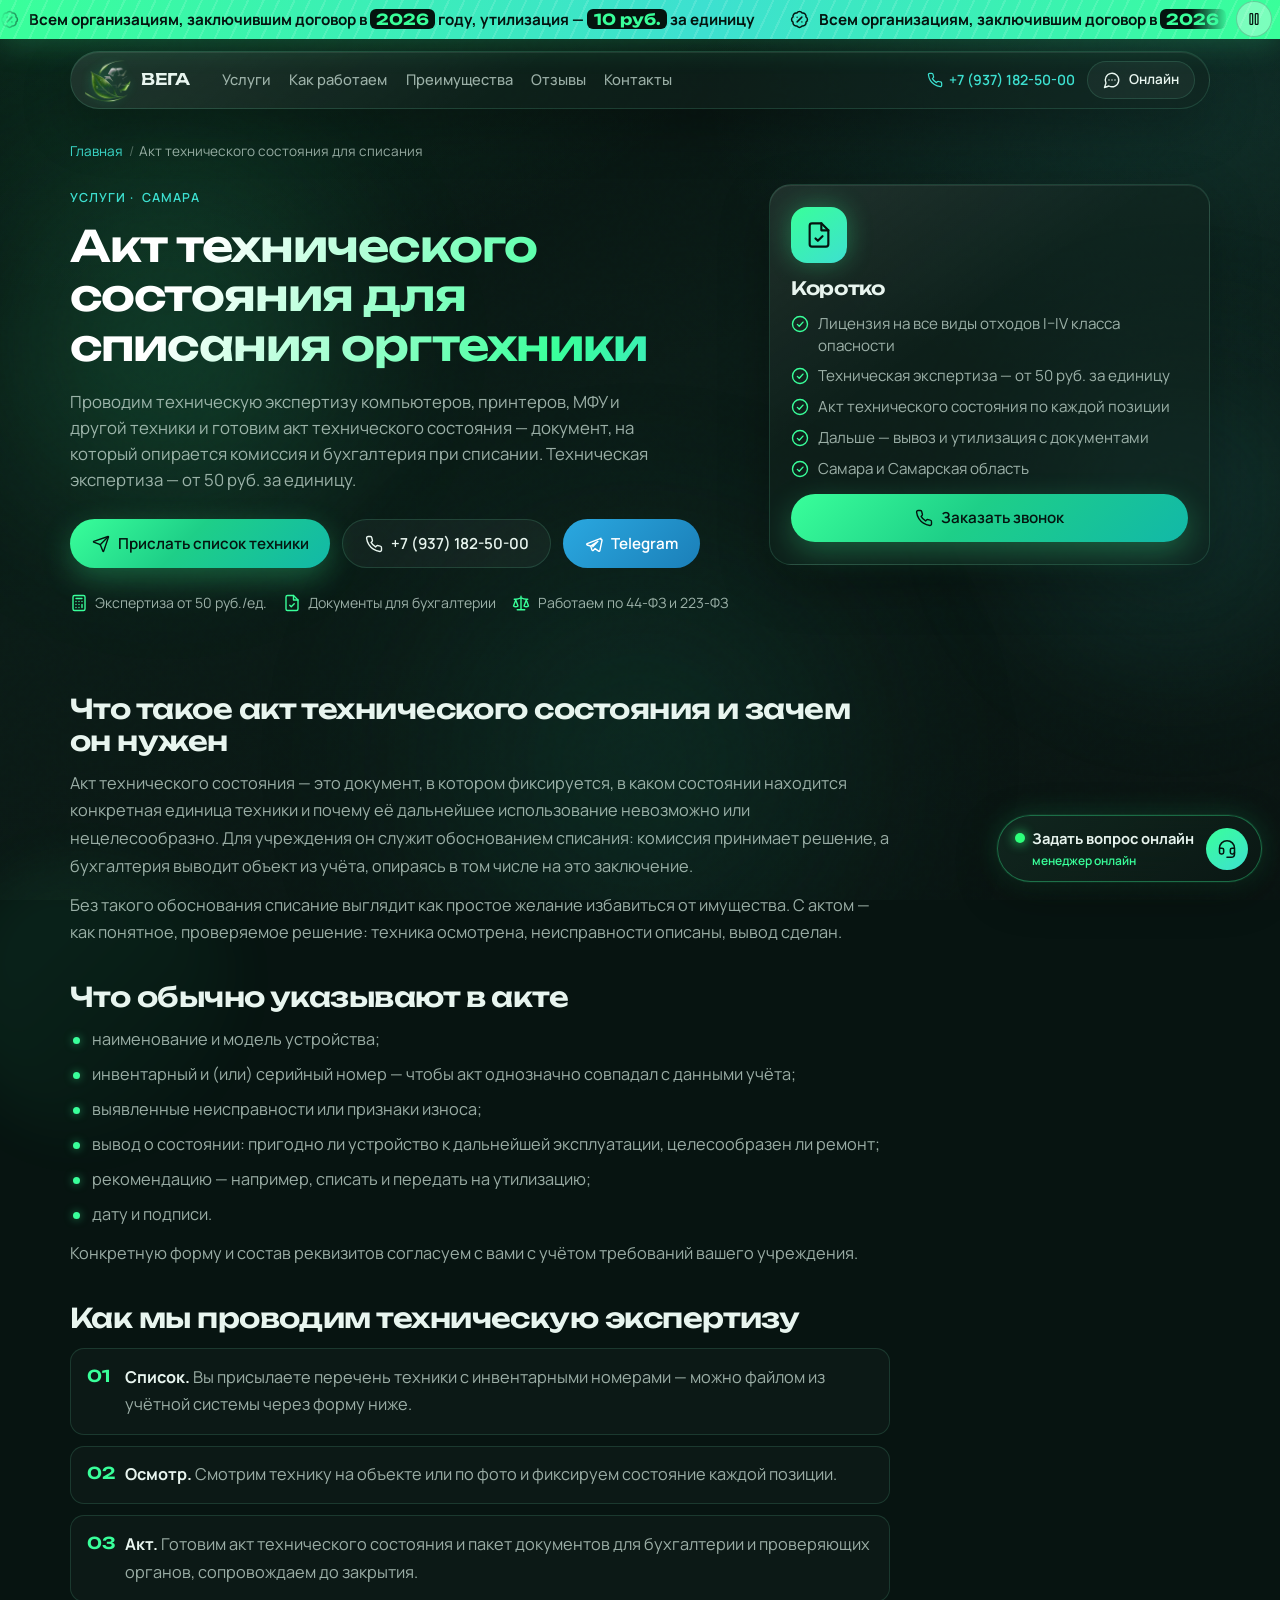
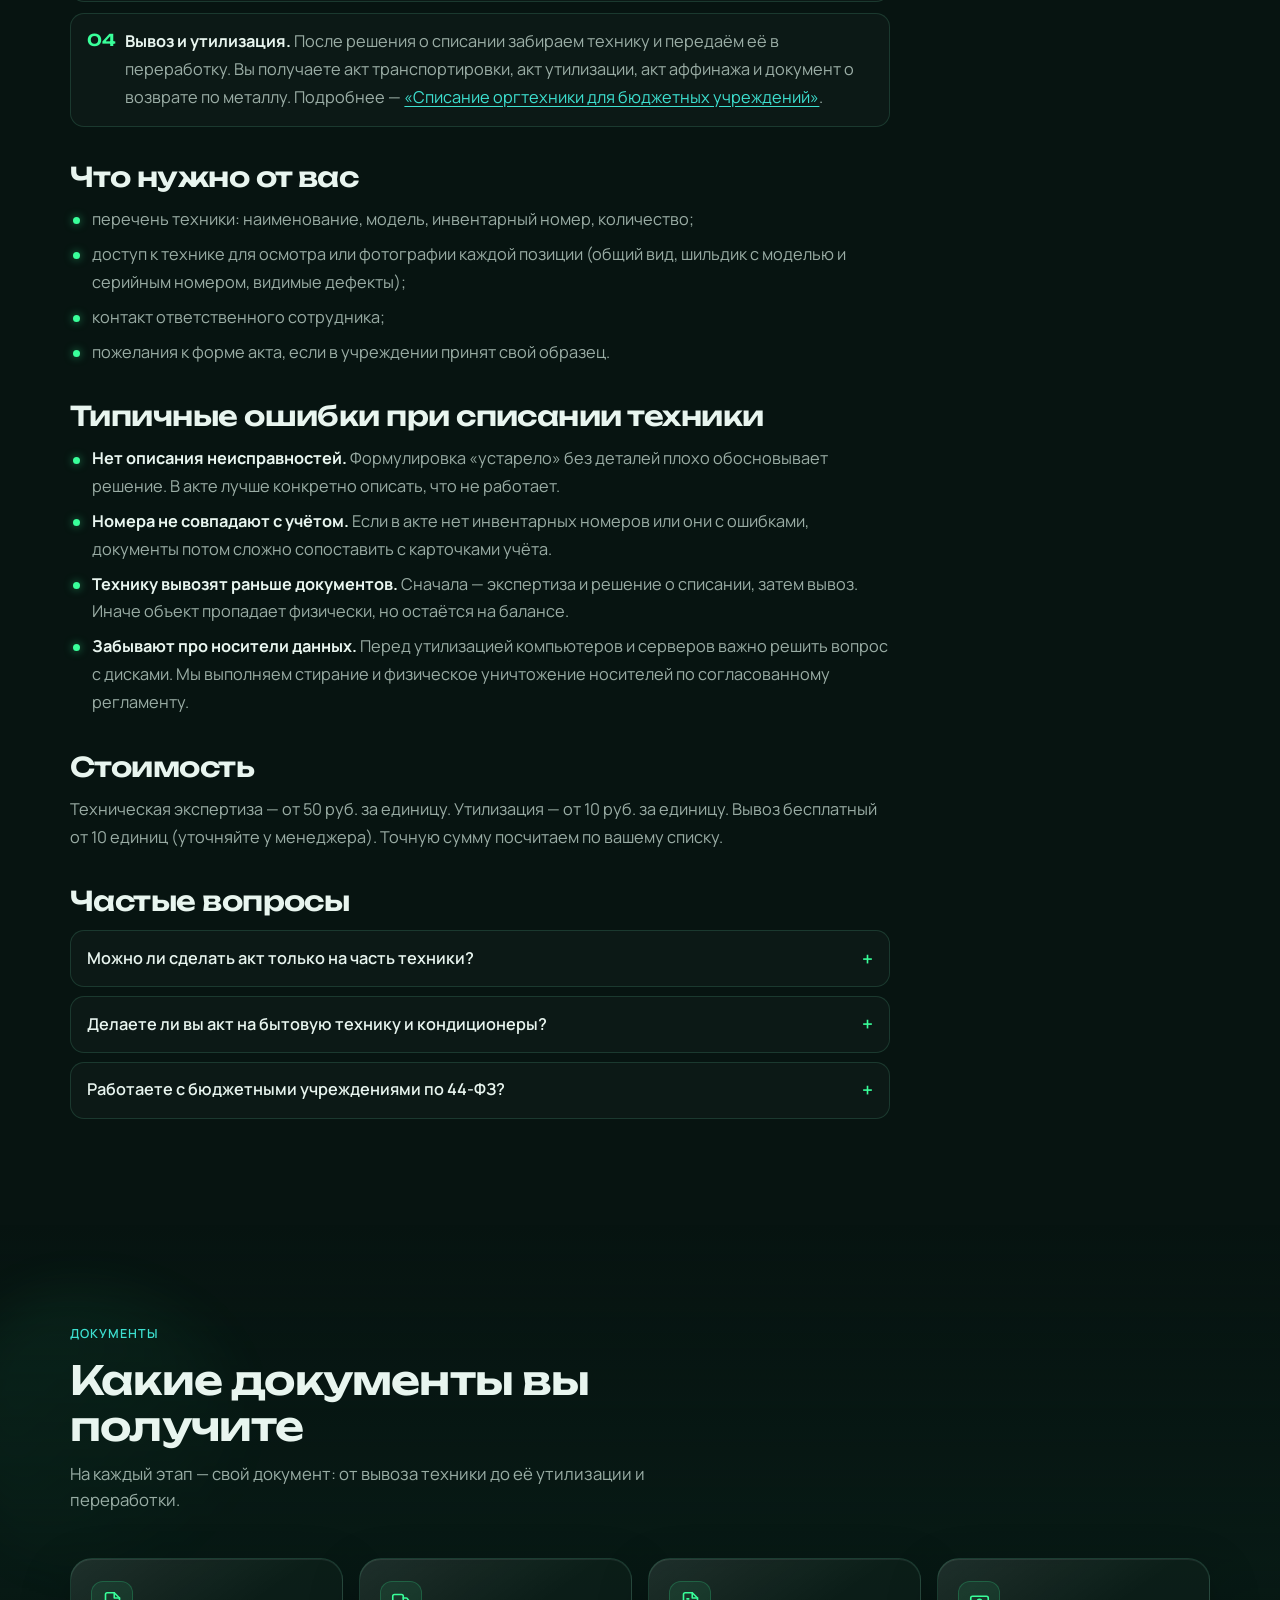
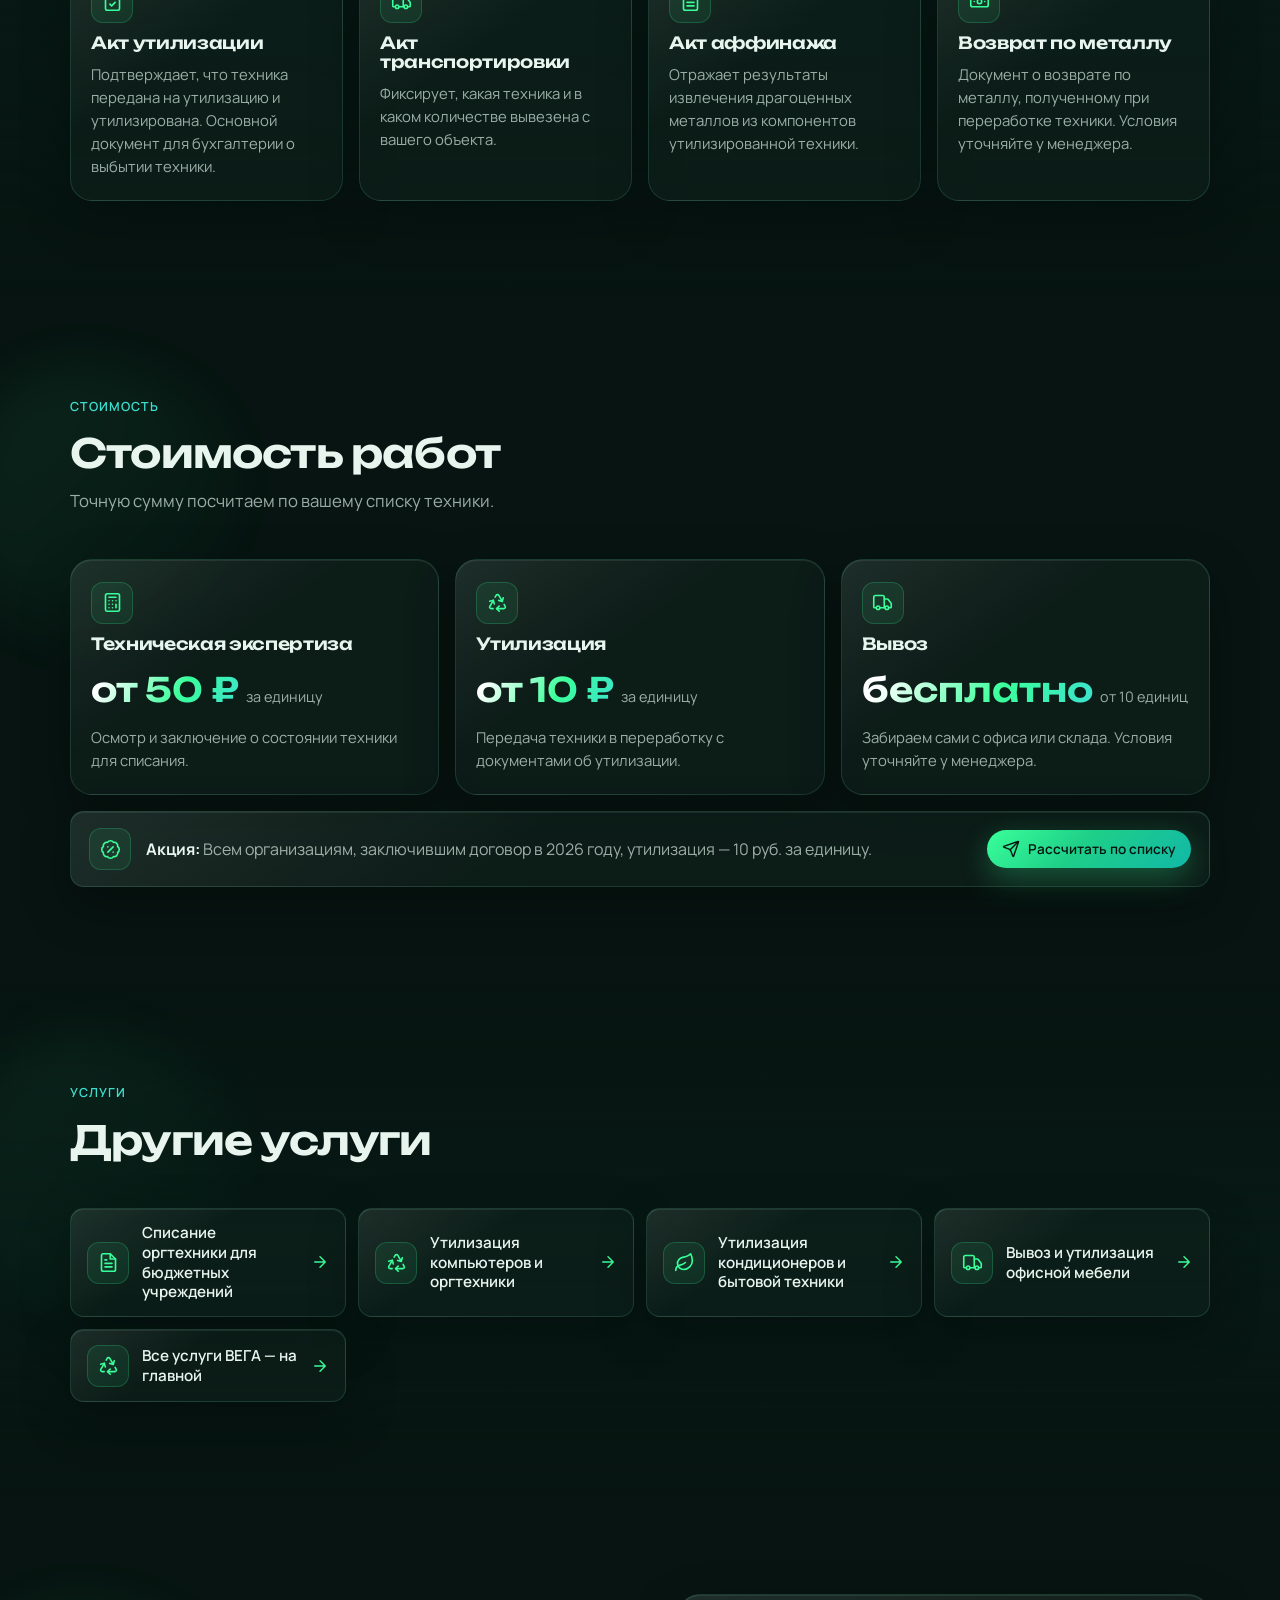
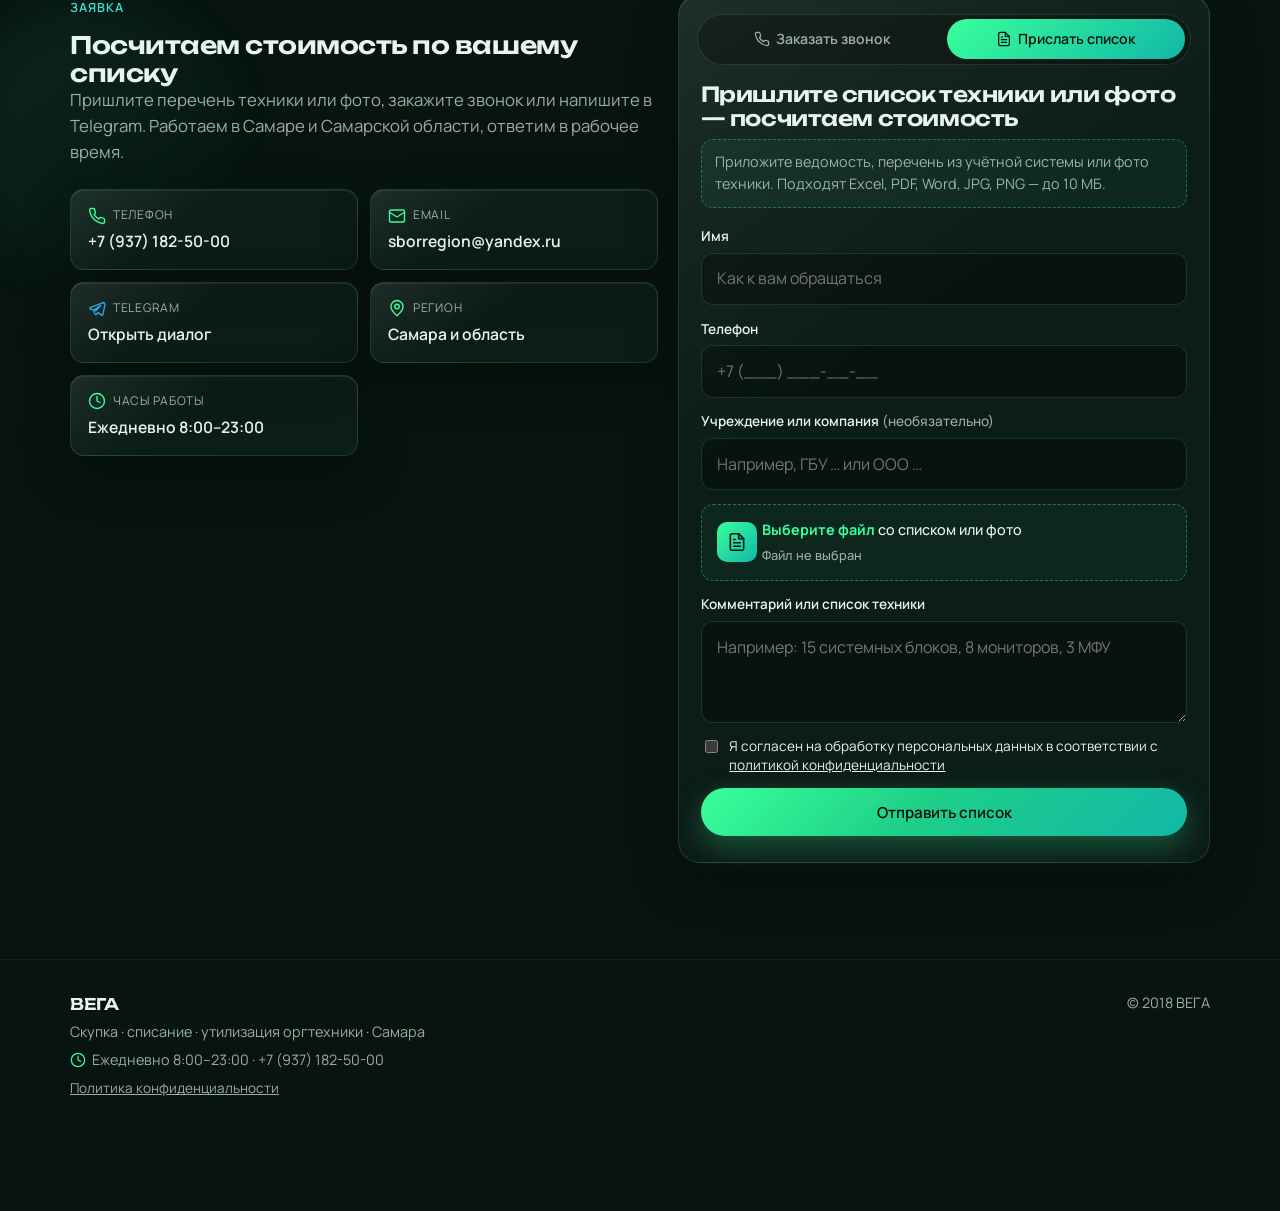
==== commit c14a8abd: "Отзывы заказчиков: ссылка в меню на странице акта техсостояния (3/3)" ====
--- a/akt-tehnicheskogo-sostoyaniya/index.html
+++ b/akt-tehnicheskogo-sostoyaniya/index.html
@@ -54,11 +54,11 @@
     <noscript><link rel="stylesheet" href="https://fonts.googleapis.com/css2?family=Manrope:wght@400;500;600;700&family=Unbounded:wght@500;600;700&display=swap" /></noscript>
     <script type="module" crossorigin src="/assets/index-v20261119e.js"></script>
     <link rel="stylesheet" crossorigin href="/assets/index-BDVqrncC.css">
-    <link rel="stylesheet" href="/assets/extra-v20261119j.css">
-    <script type="module" src="/assets/extra-v20261119i.js"></script>
+    <link rel="stylesheet" href="/assets/extra-v20261121a.css">
+    <script type="module" src="/assets/extra-v20261121a.js"></script>
   </head>
   <body>
-    <svg xmlns="http://www.w3.org/2000/svg" width="0" height="0" style="position:absolute;width:0;height:0;overflow:hidden" aria-hidden="true" focusable="false"><symbol id="i-banknote" viewBox="0 0 24 24" fill="none" stroke="currentColor" stroke-width="1.85" stroke-linecap="round" stroke-linejoin="round"><rect x="2" y="6" width="20" height="12" rx="2"/><circle cx="12" cy="12" r="2.5"/><path d="M6 12h.01M18 12h.01"/></symbol><symbol id="i-file-check" viewBox="0 0 24 24" fill="none" stroke="currentColor" stroke-width="1.85" stroke-linecap="round" stroke-linejoin="round"><path d="M14 2H6a2 2 0 0 0-2 2v16a2 2 0 0 0 2 2h12a2 2 0 0 0 2-2V8z"/><path d="M14 2v6h6"/><path d="m9 15 2 2 4-4"/></symbol><symbol id="i-file-text" viewBox="0 0 24 24" fill="none" stroke="currentColor" stroke-width="1.85" stroke-linecap="round" stroke-linejoin="round"><path d="M14 2H6a2 2 0 0 0-2 2v16a2 2 0 0 0 2 2h12a2 2 0 0 0 2-2V8z"/><path d="M14 2v6h6"/><path d="M16 13H8M16 17H8M10 9H8"/></symbol><symbol id="i-recycle" viewBox="0 0 24 24" fill="none" stroke="currentColor" stroke-width="1.85" stroke-linecap="round" stroke-linejoin="round"><path d="M7 19H4.815a1.83 1.83 0 0 1-1.57-.881 1.785 1.785 0 0 1-.004-1.784L7.196 9.5"/><path d="M11 19h8.203a1.83 1.83 0 0 0 1.556-.89 1.784 1.784 0 0 0 0-1.775l-1.226-2.12"/><path d="m14 16-3 3 3 3"/><path d="M8.293 13.596 7.196 9.5 3.1 10.598"/><path d="m9.344 5.811 1.093-1.892A1.83 1.83 0 0 1 11.985 3a1.784 1.784 0 0 1 1.546.888l3.943 6.843"/><path d="m13.378 9.633 4.096 1.098 1.097-4.096"/></symbol><symbol id="i-truck" viewBox="0 0 24 24" fill="none" stroke="currentColor" stroke-width="1.85" stroke-linecap="round" stroke-linejoin="round"><path d="M14 18V6a2 2 0 0 0-2-2H4a2 2 0 0 0-2 2v11a1 1 0 0 0 1 1h2"/><path d="M15 18H9"/><path d="M19 18h2a1 1 0 0 0 1-1v-3.65a1 1 0 0 0-.22-.624l-3.48-4.35A1 1 0 0 0 17.52 8H14"/><circle cx="17" cy="18" r="2"/><circle cx="7" cy="18" r="2"/></symbol><symbol id="i-hard-drive" viewBox="0 0 24 24" fill="none" stroke="currentColor" stroke-width="1.85" stroke-linecap="round" stroke-linejoin="round"><path d="M22 12H2"/><path d="M5.45 5.11 2 12v6a2 2 0 0 0 2 2h16a2 2 0 0 0 2-2v-6l-3.45-6.89A2 2 0 0 0 16.76 4H7.24a2 2 0 0 0-1.79 1.11z"/><path d="M6 16h.01M10 16h.01"/></symbol><symbol id="i-shield-check" viewBox="0 0 24 24" fill="none" stroke="currentColor" stroke-width="1.85" stroke-linecap="round" stroke-linejoin="round"><path d="M20 13c0 5-3.5 7.5-7.66 8.95a1 1 0 0 1-.67-.01C7.5 20.5 4 18 4 13V6a1 1 0 0 1 1-1c2 0 4.5-1.2 6.24-2.72a1.17 1.17 0 0 1 1.52 0C14.51 3.81 17 5 19 5a1 1 0 0 1 1 1z"/><path d="m9 12 2 2 4-4"/></symbol><symbol id="i-clipboard" viewBox="0 0 24 24" fill="none" stroke="currentColor" stroke-width="1.85" stroke-linecap="round" stroke-linejoin="round"><rect x="8" y="2" width="8" height="4" rx="1"/><path d="M16 4h2a2 2 0 0 1 2 2v14a2 2 0 0 1-2 2H6a2 2 0 0 1-2-2V6a2 2 0 0 1 2-2h2"/><path d="M12 11h4M12 16h4M8 11h.01M8 16h.01"/></symbol><symbol id="i-calculator" viewBox="0 0 24 24" fill="none" stroke="currentColor" stroke-width="1.85" stroke-linecap="round" stroke-linejoin="round"><rect x="4" y="2" width="16" height="20" rx="2"/><path d="M8 6h8M16 14v4M16 10h.01M12 10h.01M8 10h.01M12 14h.01M8 14h.01M12 18h.01M8 18h.01"/></symbol><symbol id="i-leaf" viewBox="0 0 24 24" fill="none" stroke="currentColor" stroke-width="1.85" stroke-linecap="round" stroke-linejoin="round"><path d="M11 20A7 7 0 0 1 9.8 6.1C15.5 5 17 4.48 19 2c1 2 2 4.18 2 8 0 5.5-4.78 10-10 10Z"/><path d="M2 21c0-3 1.85-5.36 5.08-6C9.5 14.52 12 13 13 12"/></symbol><symbol id="i-lock" viewBox="0 0 24 24" fill="none" stroke="currentColor" stroke-width="1.85" stroke-linecap="round" stroke-linejoin="round"><rect x="3" y="11" width="18" height="11" rx="2"/><path d="M7 11V7a5 5 0 0 1 10 0v4"/></symbol><symbol id="i-scale" viewBox="0 0 24 24" fill="none" stroke="currentColor" stroke-width="1.85" stroke-linecap="round" stroke-linejoin="round"><path d="m16 16 3-8 3 8c-.87.65-1.92 1-3 1s-2.13-.35-3-1Z"/><path d="m2 16 3-8 3 8c-.87.65-1.92 1-3 1s-2.13-.35-3-1Z"/><path d="M7 21h10M12 3v18M3 7h2c2 0 5-1 7-2 2 1 5 2 7 2h2"/></symbol><symbol id="i-user-check" viewBox="0 0 24 24" fill="none" stroke="currentColor" stroke-width="1.85" stroke-linecap="round" stroke-linejoin="round"><path d="M16 21v-2a4 4 0 0 0-4-4H6a4 4 0 0 0-4 4v2"/><circle cx="9" cy="7" r="4"/><path d="m16 11 2 2 4-4"/></symbol><symbol id="i-phone" viewBox="0 0 24 24" fill="none" stroke="currentColor" stroke-width="1.85" stroke-linecap="round" stroke-linejoin="round"><path d="M22 16.92v3a2 2 0 0 1-2.18 2 19.79 19.79 0 0 1-8.63-3.07 19.5 19.5 0 0 1-6-6 19.79 19.79 0 0 1-3.07-8.67A2 2 0 0 1 4.11 2h3a2 2 0 0 1 2 1.72 12.84 12.84 0 0 0 .7 2.81 2 2 0 0 1-.45 2.11L8.09 9.91a16 16 0 0 0 6 6l1.27-1.27a2 2 0 0 1 2.11-.45 12.84 12.84 0 0 0 2.81.7A2 2 0 0 1 22 16.92z"/></symbol><symbol id="i-mail" viewBox="0 0 24 24" fill="none" stroke="currentColor" stroke-width="1.85" stroke-linecap="round" stroke-linejoin="round"><rect x="2" y="4" width="20" height="16" rx="2"/><path d="m22 7-8.97 5.7a1.94 1.94 0 0 1-2.06 0L2 7"/></symbol><symbol id="i-clock" viewBox="0 0 24 24" fill="none" stroke="currentColor" stroke-width="1.85" stroke-linecap="round" stroke-linejoin="round"><circle cx="12" cy="12" r="10"/><path d="M12 6v6l4 2"/></symbol><symbol id="i-map-pin" viewBox="0 0 24 24" fill="none" stroke="currentColor" stroke-width="1.85" stroke-linecap="round" stroke-linejoin="round"><path d="M20 10c0 4.993-5.539 10.193-7.399 11.799a1 1 0 0 1-1.202 0C9.539 20.193 4 14.993 4 10a8 8 0 0 1 16 0"/><circle cx="12" cy="10" r="3"/></symbol><symbol id="i-telegram" viewBox="0 0 24 24" fill="none" stroke="currentColor" stroke-width="1.85" stroke-linecap="round" stroke-linejoin="round"><path d="M21.2 4.4 2.9 11.5c-.9.35-.85 1.6.06 1.88l4.6 1.4 1.75 5.4c.23.7 1.1.9 1.62.38l2.5-2.45 4.7 3.45c.62.46 1.5.12 1.66-.63l2.9-13.7c.18-.85-.66-1.55-1.47-1.23Z"/><path d="m7.6 14.8 9.6-6.3-6.9 7.3"/></symbol><symbol id="i-max" viewBox="0 0 24 24" fill="none" stroke="currentColor" stroke-width="1.85" stroke-linecap="round" stroke-linejoin="round"><path d="M12 21a9 9 0 1 0-8.1-5.1L3 21l5.1-.9A9 9 0 0 0 12 21Z"/><path d="M8 15V9.2l4 4 4-4V15"/></symbol><symbol id="i-message" viewBox="0 0 24 24" fill="none" stroke="currentColor" stroke-width="1.85" stroke-linecap="round" stroke-linejoin="round"><path d="M7.9 20A9 9 0 1 0 4 16.1L2 22Z"/><path d="M8 12h.01M12 12h.01M16 12h.01"/></symbol><symbol id="i-headset" viewBox="0 0 24 24" fill="none" stroke="currentColor" stroke-width="1.85" stroke-linecap="round" stroke-linejoin="round"><path d="M3 11h3a2 2 0 0 1 2 2v3a2 2 0 0 1-2 2H5a2 2 0 0 1-2-2v-5Zm0 0a9 9 0 1 1 18 0m0 0v5a2 2 0 0 1-2 2h-1a2 2 0 0 1-2-2v-3a2 2 0 0 1 2-2h3Z"/><path d="M21 16v2a4 4 0 0 1-4 4h-5"/></symbol><symbol id="i-x" viewBox="0 0 24 24" fill="none" stroke="currentColor" stroke-width="1.85" stroke-linecap="round" stroke-linejoin="round"><path d="M18 6 6 18M6 6l12 12"/></symbol><symbol id="i-pause" viewBox="0 0 24 24" fill="none" stroke="currentColor" stroke-width="1.85" stroke-linecap="round" stroke-linejoin="round"><rect x="6" y="4" width="4" height="16" rx="1"/><rect x="14" y="4" width="4" height="16" rx="1"/></symbol><symbol id="i-play" viewBox="0 0 24 24" fill="none" stroke="currentColor" stroke-width="1.85" stroke-linecap="round" stroke-linejoin="round"><path d="M6 4.5v15a1 1 0 0 0 1.5.86l12-7.5a1 1 0 0 0 0-1.72l-12-7.5A1 1 0 0 0 6 4.5Z"/></symbol><symbol id="i-badge-percent" viewBox="0 0 24 24" fill="none" stroke="currentColor" stroke-width="1.85" stroke-linecap="round" stroke-linejoin="round"><path d="M3.85 8.62a4 4 0 0 1 4.78-4.77 4 4 0 0 1 6.74 0 4 4 0 0 1 4.78 4.78 4 4 0 0 1 0 6.74 4 4 0 0 1-4.77 4.78 4 4 0 0 1-6.75 0 4 4 0 0 1-4.78-4.77 4 4 0 0 1 0-6.76Z"/><path d="m15 9-6 6M9 9h.01M15 15h.01"/></symbol><symbol id="i-check-circle" viewBox="0 0 24 24" fill="none" stroke="currentColor" stroke-width="1.85" stroke-linecap="round" stroke-linejoin="round"><circle cx="12" cy="12" r="10"/><path d="m8.5 12.5 2.5 2.5 5-5.5"/></symbol><symbol id="i-alert" viewBox="0 0 24 24" fill="none" stroke="currentColor" stroke-width="1.85" stroke-linecap="round" stroke-linejoin="round"><circle cx="12" cy="12" r="10"/><path d="M12 8v4.5M12 16h.01"/></symbol><symbol id="i-send" viewBox="0 0 24 24" fill="none" stroke="currentColor" stroke-width="1.85" stroke-linecap="round" stroke-linejoin="round"><path d="M14.54 21.69a.5.5 0 0 0 .94-.03l6.5-19a.5.5 0 0 0-.64-.64l-19 6.5a.5.5 0 0 0-.03.94l7.93 3.18a2 2 0 0 1 1.11 1.11z"/><path d="m21.85 2.15-10.94 10.94"/></symbol><symbol id="i-arrow-right" viewBox="0 0 24 24" fill="none" stroke="currentColor" stroke-width="1.85" stroke-linecap="round" stroke-linejoin="round"><path d="M5 12h14M12 5l7 7-7 7"/></symbol></svg>
+    <svg xmlns="http://www.w3.org/2000/svg" width="0" height="0" style="position:absolute;width:0;height:0;overflow:hidden" aria-hidden="true" focusable="false"><symbol id="i-banknote" viewBox="0 0 24 24" fill="none" stroke="currentColor" stroke-width="1.85" stroke-linecap="round" stroke-linejoin="round"><rect x="2" y="6" width="20" height="12" rx="2"/><circle cx="12" cy="12" r="2.5"/><path d="M6 12h.01M18 12h.01"/></symbol><symbol id="i-file-check" viewBox="0 0 24 24" fill="none" stroke="currentColor" stroke-width="1.85" stroke-linecap="round" stroke-linejoin="round"><path d="M14 2H6a2 2 0 0 0-2 2v16a2 2 0 0 0 2 2h12a2 2 0 0 0 2-2V8z"/><path d="M14 2v6h6"/><path d="m9 15 2 2 4-4"/></symbol><symbol id="i-file-text" viewBox="0 0 24 24" fill="none" stroke="currentColor" stroke-width="1.85" stroke-linecap="round" stroke-linejoin="round"><path d="M14 2H6a2 2 0 0 0-2 2v16a2 2 0 0 0 2 2h12a2 2 0 0 0 2-2V8z"/><path d="M14 2v6h6"/><path d="M16 13H8M16 17H8M10 9H8"/></symbol><symbol id="i-recycle" viewBox="0 0 24 24" fill="none" stroke="currentColor" stroke-width="1.85" stroke-linecap="round" stroke-linejoin="round"><path d="M7 19H4.815a1.83 1.83 0 0 1-1.57-.881 1.785 1.785 0 0 1-.004-1.784L7.196 9.5"/><path d="M11 19h8.203a1.83 1.83 0 0 0 1.556-.89 1.784 1.784 0 0 0 0-1.775l-1.226-2.12"/><path d="m14 16-3 3 3 3"/><path d="M8.293 13.596 7.196 9.5 3.1 10.598"/><path d="m9.344 5.811 1.093-1.892A1.83 1.83 0 0 1 11.985 3a1.784 1.784 0 0 1 1.546.888l3.943 6.843"/><path d="m13.378 9.633 4.096 1.098 1.097-4.096"/></symbol><symbol id="i-truck" viewBox="0 0 24 24" fill="none" stroke="currentColor" stroke-width="1.85" stroke-linecap="round" stroke-linejoin="round"><path d="M14 18V6a2 2 0 0 0-2-2H4a2 2 0 0 0-2 2v11a1 1 0 0 0 1 1h2"/><path d="M15 18H9"/><path d="M19 18h2a1 1 0 0 0 1-1v-3.65a1 1 0 0 0-.22-.624l-3.48-4.35A1 1 0 0 0 17.52 8H14"/><circle cx="17" cy="18" r="2"/><circle cx="7" cy="18" r="2"/></symbol><symbol id="i-hard-drive" viewBox="0 0 24 24" fill="none" stroke="currentColor" stroke-width="1.85" stroke-linecap="round" stroke-linejoin="round"><path d="M22 12H2"/><path d="M5.45 5.11 2 12v6a2 2 0 0 0 2 2h16a2 2 0 0 0 2-2v-6l-3.45-6.89A2 2 0 0 0 16.76 4H7.24a2 2 0 0 0-1.79 1.11z"/><path d="M6 16h.01M10 16h.01"/></symbol><symbol id="i-shield-check" viewBox="0 0 24 24" fill="none" stroke="currentColor" stroke-width="1.85" stroke-linecap="round" stroke-linejoin="round"><path d="M20 13c0 5-3.5 7.5-7.66 8.95a1 1 0 0 1-.67-.01C7.5 20.5 4 18 4 13V6a1 1 0 0 1 1-1c2 0 4.5-1.2 6.24-2.72a1.17 1.17 0 0 1 1.52 0C14.51 3.81 17 5 19 5a1 1 0 0 1 1 1z"/><path d="m9 12 2 2 4-4"/></symbol><symbol id="i-clipboard" viewBox="0 0 24 24" fill="none" stroke="currentColor" stroke-width="1.85" stroke-linecap="round" stroke-linejoin="round"><rect x="8" y="2" width="8" height="4" rx="1"/><path d="M16 4h2a2 2 0 0 1 2 2v14a2 2 0 0 1-2 2H6a2 2 0 0 1-2-2V6a2 2 0 0 1 2-2h2"/><path d="M12 11h4M12 16h4M8 11h.01M8 16h.01"/></symbol><symbol id="i-calculator" viewBox="0 0 24 24" fill="none" stroke="currentColor" stroke-width="1.85" stroke-linecap="round" stroke-linejoin="round"><rect x="4" y="2" width="16" height="20" rx="2"/><path d="M8 6h8M16 14v4M16 10h.01M12 10h.01M8 10h.01M12 14h.01M8 14h.01M12 18h.01M8 18h.01"/></symbol><symbol id="i-leaf" viewBox="0 0 24 24" fill="none" stroke="currentColor" stroke-width="1.85" stroke-linecap="round" stroke-linejoin="round"><path d="M11 20A7 7 0 0 1 9.8 6.1C15.5 5 17 4.48 19 2c1 2 2 4.18 2 8 0 5.5-4.78 10-10 10Z"/><path d="M2 21c0-3 1.85-5.36 5.08-6C9.5 14.52 12 13 13 12"/></symbol><symbol id="i-lock" viewBox="0 0 24 24" fill="none" stroke="currentColor" stroke-width="1.85" stroke-linecap="round" stroke-linejoin="round"><rect x="3" y="11" width="18" height="11" rx="2"/><path d="M7 11V7a5 5 0 0 1 10 0v4"/></symbol><symbol id="i-scale" viewBox="0 0 24 24" fill="none" stroke="currentColor" stroke-width="1.85" stroke-linecap="round" stroke-linejoin="round"><path d="m16 16 3-8 3 8c-.87.65-1.92 1-3 1s-2.13-.35-3-1Z"/><path d="m2 16 3-8 3 8c-.87.65-1.92 1-3 1s-2.13-.35-3-1Z"/><path d="M7 21h10M12 3v18M3 7h2c2 0 5-1 7-2 2 1 5 2 7 2h2"/></symbol><symbol id="i-user-check" viewBox="0 0 24 24" fill="none" stroke="currentColor" stroke-width="1.85" stroke-linecap="round" stroke-linejoin="round"><path d="M16 21v-2a4 4 0 0 0-4-4H6a4 4 0 0 0-4 4v2"/><circle cx="9" cy="7" r="4"/><path d="m16 11 2 2 4-4"/></symbol><symbol id="i-phone" viewBox="0 0 24 24" fill="none" stroke="currentColor" stroke-width="1.85" stroke-linecap="round" stroke-linejoin="round"><path d="M22 16.92v3a2 2 0 0 1-2.18 2 19.79 19.79 0 0 1-8.63-3.07 19.5 19.5 0 0 1-6-6 19.79 19.79 0 0 1-3.07-8.67A2 2 0 0 1 4.11 2h3a2 2 0 0 1 2 1.72 12.84 12.84 0 0 0 .7 2.81 2 2 0 0 1-.45 2.11L8.09 9.91a16 16 0 0 0 6 6l1.27-1.27a2 2 0 0 1 2.11-.45 12.84 12.84 0 0 0 2.81.7A2 2 0 0 1 22 16.92z"/></symbol><symbol id="i-mail" viewBox="0 0 24 24" fill="none" stroke="currentColor" stroke-width="1.85" stroke-linecap="round" stroke-linejoin="round"><rect x="2" y="4" width="20" height="16" rx="2"/><path d="m22 7-8.97 5.7a1.94 1.94 0 0 1-2.06 0L2 7"/></symbol><symbol id="i-clock" viewBox="0 0 24 24" fill="none" stroke="currentColor" stroke-width="1.85" stroke-linecap="round" stroke-linejoin="round"><circle cx="12" cy="12" r="10"/><path d="M12 6v6l4 2"/></symbol><symbol id="i-map-pin" viewBox="0 0 24 24" fill="none" stroke="currentColor" stroke-width="1.85" stroke-linecap="round" stroke-linejoin="round"><path d="M20 10c0 4.993-5.539 10.193-7.399 11.799a1 1 0 0 1-1.202 0C9.539 20.193 4 14.993 4 10a8 8 0 0 1 16 0"/><circle cx="12" cy="10" r="3"/></symbol><symbol id="i-telegram" viewBox="0 0 24 24" fill="none" stroke="currentColor" stroke-width="1.85" stroke-linecap="round" stroke-linejoin="round"><path d="M21.2 4.4 2.9 11.5c-.9.35-.85 1.6.06 1.88l4.6 1.4 1.75 5.4c.23.7 1.1.9 1.62.38l2.5-2.45 4.7 3.45c.62.46 1.5.12 1.66-.63l2.9-13.7c.18-.85-.66-1.55-1.47-1.23Z"/><path d="m7.6 14.8 9.6-6.3-6.9 7.3"/></symbol><symbol id="i-max" viewBox="0 0 24 24" fill="none" stroke="currentColor" stroke-width="1.85" stroke-linecap="round" stroke-linejoin="round"><path d="M12 21a9 9 0 1 0-8.1-5.1L3 21l5.1-.9A9 9 0 0 0 12 21Z"/><path d="M8 15V9.2l4 4 4-4V15"/></symbol><symbol id="i-message" viewBox="0 0 24 24" fill="none" stroke="currentColor" stroke-width="1.85" stroke-linecap="round" stroke-linejoin="round"><path d="M7.9 20A9 9 0 1 0 4 16.1L2 22Z"/><path d="M8 12h.01M12 12h.01M16 12h.01"/></symbol><symbol id="i-headset" viewBox="0 0 24 24" fill="none" stroke="currentColor" stroke-width="1.85" stroke-linecap="round" stroke-linejoin="round"><path d="M3 11h3a2 2 0 0 1 2 2v3a2 2 0 0 1-2 2H5a2 2 0 0 1-2-2v-5Zm0 0a9 9 0 1 1 18 0m0 0v5a2 2 0 0 1-2 2h-1a2 2 0 0 1-2-2v-3a2 2 0 0 1 2-2h3Z"/><path d="M21 16v2a4 4 0 0 1-4 4h-5"/></symbol><symbol id="i-x" viewBox="0 0 24 24" fill="none" stroke="currentColor" stroke-width="1.85" stroke-linecap="round" stroke-linejoin="round"><path d="M18 6 6 18M6 6l12 12"/></symbol><symbol id="i-pause" viewBox="0 0 24 24" fill="none" stroke="currentColor" stroke-width="1.85" stroke-linecap="round" stroke-linejoin="round"><rect x="6" y="4" width="4" height="16" rx="1"/><rect x="14" y="4" width="4" height="16" rx="1"/></symbol><symbol id="i-play" viewBox="0 0 24 24" fill="none" stroke="currentColor" stroke-width="1.85" stroke-linecap="round" stroke-linejoin="round"><path d="M6 4.5v15a1 1 0 0 0 1.5.86l12-7.5a1 1 0 0 0 0-1.72l-12-7.5A1 1 0 0 0 6 4.5Z"/></symbol><symbol id="i-badge-percent" viewBox="0 0 24 24" fill="none" stroke="currentColor" stroke-width="1.85" stroke-linecap="round" stroke-linejoin="round"><path d="M3.85 8.62a4 4 0 0 1 4.78-4.77 4 4 0 0 1 6.74 0 4 4 0 0 1 4.78 4.78 4 4 0 0 1 0 6.74 4 4 0 0 1-4.77 4.78 4 4 0 0 1-6.75 0 4 4 0 0 1-4.78-4.77 4 4 0 0 1 0-6.76Z"/><path d="m15 9-6 6M9 9h.01M15 15h.01"/></symbol><symbol id="i-check-circle" viewBox="0 0 24 24" fill="none" stroke="currentColor" stroke-width="1.85" stroke-linecap="round" stroke-linejoin="round"><circle cx="12" cy="12" r="10"/><path d="m8.5 12.5 2.5 2.5 5-5.5"/></symbol><symbol id="i-alert" viewBox="0 0 24 24" fill="none" stroke="currentColor" stroke-width="1.85" stroke-linecap="round" stroke-linejoin="round"><circle cx="12" cy="12" r="10"/><path d="M12 8v4.5M12 16h.01"/></symbol><symbol id="i-badge-check" viewBox="0 0 24 24" fill="none" stroke="currentColor" stroke-width="1.85" stroke-linecap="round" stroke-linejoin="round"><path d="M3.85 8.62a4 4 0 0 1 4.78-4.77 4 4 0 0 1 6.74 0 4 4 0 0 1 4.78 4.78 4 4 0 0 1 0 6.74 4 4 0 0 1-4.77 4.78 4 4 0 0 1-6.75 0 4 4 0 0 1-4.78-4.77 4 4 0 0 1 0-6.76Z"/><path d="m9 12 2 2 4-4"/></symbol><symbol id="i-quote" viewBox="0 0 24 24" fill="none" stroke="currentColor" stroke-width="1.85" stroke-linecap="round" stroke-linejoin="round"><path d="M3 21c3 0 7-1 7-8V5c0-1.25-.756-2.017-2-2H4c-1.25 0-2 .75-2 1.972V11c0 1.25.75 2 2 2 1 0 1 0 1 1v1c0 1-1 2-2 2s-1 .008-1 1.031V20c0 1 0 1 1 1z"/><path d="M15 21c3 0 7-1 7-8V5c0-1.25-.757-2.017-2-2h-4c-1.25 0-2 .75-2 1.972V11c0 1.25.75 2 2 2h.75c0 2.25.25 4-2.75 4v3c0 1 0 1 1 1z"/></symbol><symbol id="i-send" viewBox="0 0 24 24" fill="none" stroke="currentColor" stroke-width="1.85" stroke-linecap="round" stroke-linejoin="round"><path d="M14.54 21.69a.5.5 0 0 0 .94-.03l6.5-19a.5.5 0 0 0-.64-.64l-19 6.5a.5.5 0 0 0-.03.94l7.93 3.18a2 2 0 0 1 1.11 1.11z"/><path d="m21.85 2.15-10.94 10.94"/></symbol><symbol id="i-arrow-right" viewBox="0 0 24 24" fill="none" stroke="currentColor" stroke-width="1.85" stroke-linecap="round" stroke-linejoin="round"><path d="M5 12h14M12 5l7 7-7 7"/></symbol></svg>
     <div class="promo-ticker" role="region" aria-label="Акция">
       <p class="visually-hidden">Всем организациям, заключившим договор в 2026 году, утилизация — 10 руб. за единицу</p>
       <div class="ticker-viewport" aria-hidden="true"><div class="ticker-track"><div class="ticker-group"><span class="ticker-item"><svg class="ic" aria-hidden="true" focusable="false"><use href="#i-badge-percent"/></svg><span>Всем организациям, заключившим договор в <b>2026</b> году, утилизация — <b>10 руб.</b> за единицу</span></span><span class="ticker-item"><svg class="ic" aria-hidden="true" focusable="false"><use href="#i-badge-percent"/></svg><span>Всем организациям, заключившим договор в <b>2026</b> году, утилизация — <b>10 руб.</b> за единицу</span></span><span class="ticker-item"><svg class="ic" aria-hidden="true" focusable="false"><use href="#i-badge-percent"/></svg><span>Всем организациям, заключившим договор в <b>2026</b> году, утилизация — <b>10 руб.</b> за единицу</span></span><span class="ticker-item"><svg class="ic" aria-hidden="true" focusable="false"><use href="#i-badge-percent"/></svg><span>Всем организациям, заключившим договор в <b>2026</b> году, утилизация — <b>10 руб.</b> за единицу</span></span></div><div class="ticker-group"><span class="ticker-item"><svg class="ic" aria-hidden="true" focusable="false"><use href="#i-badge-percent"/></svg><span>Всем организациям, заключившим договор в <b>2026</b> году, утилизация — <b>10 руб.</b> за единицу</span></span><span class="ticker-item"><svg class="ic" aria-hidden="true" focusable="false"><use href="#i-badge-percent"/></svg><span>Всем организациям, заключившим договор в <b>2026</b> году, утилизация — <b>10 руб.</b> за единицу</span></span><span class="ticker-item"><svg class="ic" aria-hidden="true" focusable="false"><use href="#i-badge-percent"/></svg><span>Всем организациям, заключившим договор в <b>2026</b> году, утилизация — <b>10 руб.</b> за единицу</span></span><span class="ticker-item"><svg class="ic" aria-hidden="true" focusable="false"><use href="#i-badge-percent"/></svg><span>Всем организациям, заключившим договор в <b>2026</b> году, утилизация — <b>10 руб.</b> за единицу</span></span></div></div></div>
@@ -81,6 +81,7 @@
           <a href="/#services">Услуги</a>
           <a href="/#process">Как работаем</a>
           <a href="/#benefits">Преимущества</a>
+          <a href="/#reviews">Отзывы</a>
           <a href="/#contacts">Контакты</a>
         </nav>
         <div class="header-actions">
--- a/assets/extra-v20261121a.css
+++ b/assets/extra-v20261121a.css
@@ -0,0 +1,217 @@
+/* ===== 2026-11-19: бегущая строка, сцена шредера, иконки ===== */
+.visually-hidden{position:absolute!important;width:1px;height:1px;margin:-1px;padding:0;overflow:hidden;clip:rect(0 0 0 0);white-space:nowrap;border:0}
+.ic{width:1.15em;height:1.15em;flex:none;display:inline-block;vertical-align:-.2em}
+/* Бегущая строка */
+.promo-ticker{position:relative;z-index:60;display:flex;align-items:center;color:#04140f;background:linear-gradient(90deg,#39ff9a,#3de0d0 55%,#39ff9a);box-shadow:0 6px 30px #39ff9a33;font-family:var(--font-body);font-weight:700;font-size:.95rem;line-height:1.3;overflow:hidden}
+.promo-ticker:before{content:"";position:absolute;inset:0;background:repeating-linear-gradient(115deg,#ffffff1f 0 2px,#0000 2px 14px);pointer-events:none}
+.ticker-viewport{flex:1;overflow:hidden;-webkit-mask-image:linear-gradient(90deg,#0000,#000 3%,#000 97%,#0000);mask-image:linear-gradient(90deg,#0000,#000 3%,#000 97%,#0000)}
+.ticker-track{display:flex;width:max-content;animation:ticker-run 48s linear infinite;will-change:transform}
+.ticker-group{display:flex;flex:none}
+.ticker-item{display:inline-flex;align-items:center;gap:.6rem;padding:.6rem 2.2rem .6rem 0;white-space:nowrap}
+.ticker-item .ic{width:1.25em;height:1.25em}
+.ticker-item b{font-family:var(--font-display);font-weight:700;background:#04140f;color:#39ff9a;border-radius:6px;padding:.05rem .4rem}
+.promo-ticker:hover .ticker-track,.promo-ticker:focus-within .ticker-track,.promo-ticker.is-paused .ticker-track{animation-play-state:paused}
+.ticker-toggle{position:relative;flex:none;display:grid;place-items:center;width:36px;height:36px;margin:0 .5rem;border-radius:50%;color:#04140f;background:#ffffff55;border:1px solid #04140f33}
+.ticker-toggle:hover{background:#ffffff88}.ticker-toggle:focus-visible{outline:2px solid #04140f;outline-offset:2px}
+.ticker-toggle .ic{width:16px;height:16px}
+@keyframes ticker-run{from{transform:translate3d(0,0,0)}to{transform:translate3d(-50%,0,0)}}
+@media (width<=720px){.promo-ticker{font-size:.84rem}.ticker-item{padding-block:.5rem}.ticker-toggle{width:32px;height:32px}}
+@media (prefers-reduced-motion:reduce){.ticker-track{animation:none!important;width:100%;justify-content:center}.ticker-group{flex:1 1 auto;min-width:0;justify-content:center}.ticker-viewport{-webkit-mask-image:none;mask-image:none}.ticker-group:not(:first-child),.ticker-item:not(:first-child){display:none}.ticker-item{white-space:normal;text-align:center;justify-content:center;padding:.55rem 1rem}.ticker-toggle{display:none}}
+/* Сцена шредера */
+.hero-stage .shred-scene{width:100%;height:auto;aspect-ratio:800/480;display:block;border-radius:var(--radius);background:radial-gradient(at 75% 35%,#39ff9a17,#0000 55%),linear-gradient(#0c1d18 0%,#081310 100%)}
+.shred-scene text{user-select:none}
+.sh-lamp{animation:sh-blink 1.6s ease-in-out infinite}
+@keyframes sh-blink{0%,100%{opacity:.35}50%{opacity:1}}
+.hero-stage{min-height:0}
+/* Иконки */
+.service-icon{width:56px;height:56px;display:grid;place-items:center;border-radius:16px;color:var(--neon);background:linear-gradient(145deg,#39ff9a1f,#3de0d00d);border:1px solid #39ff9a40;box-shadow:inset 0 1px 0 #ffffff14,0 0 22px #39ff9a14;filter:none;margin-bottom:1rem}
+.service-icon .ic{width:28px;height:28px}
+.service-icon--sm{width:44px;height:44px;border-radius:13px;margin-bottom:.35rem}.service-icon--sm .ic{width:22px;height:22px}
+.step-head{display:flex;align-items:center;justify-content:space-between;margin-bottom:.85rem}
+.step-head .step-num{margin-bottom:0}
+.step-ic{width:40px;height:40px;display:grid;place-items:center;border-radius:12px;color:var(--neon);background:#39ff9a14;border:1px solid #39ff9a33}.step-ic .ic{width:21px;height:21px}
+.benefit-ic{width:44px;height:44px;display:grid;place-items:center;border-radius:13px;color:var(--neon);background:#39ff9a14;border:1px solid #39ff9a33;margin-bottom:.9rem}.benefit-ic .ic{width:23px;height:23px}
+.hero-trust li{display:inline-flex;align-items:center;gap:.45rem;padding-left:0}
+.hero-trust li:before{display:none}
+.hero-trust li .ic{color:var(--neon);width:18px;height:18px}
+.channel-label{display:inline-flex;align-items:center;gap:.45rem}
+.channel-label .ic{width:18px;height:18px;color:var(--neon)}
+.channel-btn--tg .channel-label .ic{color:#2aa8e0}
+.header-phone{display:inline-flex;align-items:center;gap:.4rem}.header-phone .ic{width:16px;height:16px}
+.btn .ic{width:18px;height:18px}
+.chat-avatar .ic{width:20px;height:20px}
+.modal-close{display:grid;place-items:center}.modal-close .ic{width:20px;height:20px}
+.hero-stage .stage-caption{top:1.35rem;bottom:auto;left:1.35rem;right:auto}
+@media (width<=720px){.hero-stage .stage-caption{top:1rem;left:1rem}}
+/* 2026-11-19 v2: компактная плавающая кнопка на мобильных */
+.chat-dock{transition:opacity .3s var(--ease),transform .3s var(--ease)}
+@media (width<=720px){
+.chat-dock{bottom:.9rem;right:.9rem}
+.chat-fab{padding:.35rem;gap:0;border-radius:50%}
+.chat-fab-body{display:none}
+.chat-fab .chat-avatar{width:46px;height:46px}
+.chat-fab .chat-avatar .ic{width:22px;height:22px}
+.chat-online-dot,.chat-pulse{top:.3rem;left:auto;right:.3rem;width:11px;height:11px;z-index:1}
+.chat-dock.is-tucked{opacity:0;transform:translateY(16px) scale(.9);pointer-events:none;visibility:hidden}
+}
+/* 2026-11-19 v4: логотип владельца с лаковым бликом */
+.logo-mark.logo-mark--img{position:relative;width:46px;height:46px;margin:-4px 0;background:none;box-shadow:none;border-radius:0;flex:none}
+.lacq{position:relative;display:block;isolation:isolate}
+.lacq img{display:block;width:100%;height:100%;opacity:.9;filter:drop-shadow(0 0 6px #39ff9a55) saturate(1.08)}
+.lacq-gloss{position:absolute;inset:0;pointer-events:none;-webkit-mask:var(--lm) center/contain no-repeat;mask:var(--lm) center/contain no-repeat;
+ background:linear-gradient(115deg,#0000 0%,#0000 38%,#ffffffd9 46%,#bff9f0aa 50%,#3de0d099 53%,#39ff9a77 57%,#0000 66%,#0000 100%),linear-gradient(160deg,#ffffff26,#0000 45%,#3de0d01f 100%);
+ background-size:280% 100%,100% 100%;background-repeat:no-repeat;mix-blend-mode:screen;animation:lacq-sweep 5.2s cubic-bezier(.45,.05,.35,1) infinite}
+.lacq--sm{--lm:url(/assets/vega-logo-sm.svg)}
+.lacq--lg{--lm:url(/assets/vega-logo-lg-v9.svg)}
+@keyframes lacq-sweep{0%{background-position:130% 0,0 0}55%,100%{background-position:-30% 0,0 0}}
+.brand-row{display:flex;align-items:center;gap:clamp(.6rem,1.6vw,1.1rem);margin-bottom:.45rem}
+.brand-row .brand-hero{margin-bottom:0}
+.hero-logo{width:clamp(72px,8.5vw,118px);height:clamp(72px,8.5vw,118px);flex:none;opacity:.92}
+.hero-logo img{opacity:.82;filter:drop-shadow(0 0 18px #39ff9a40) drop-shadow(0 6px 16px #0008)}
+@media (prefers-reduced-motion:reduce){.lacq-gloss{animation:none!important;background-position:58% 0,0 0}}
+/* 2026-11-19 v5: заявки без почтового клиента */
+.hp-field{position:absolute!important;left:-9999px!important;width:1px;height:1px;overflow:hidden;opacity:0}
+.form-result{display:flex;flex-direction:column;align-items:flex-start;gap:.6rem;padding:1.4rem 1.2rem;border-radius:var(--radius-sm);border:1px solid #39ff9a59;background:linear-gradient(145deg,#39ff9a1a,#3de0d00d);box-shadow:0 0 30px #39ff9a1f;outline:none;animation:fr-in .5s var(--ease) both}
+.form-result h4{margin:0;font-family:var(--font-display);font-size:1.25rem;font-weight:600}
+.form-result p{color:var(--text-muted)}.form-result a{color:var(--cyan);font-weight:600;white-space:nowrap}
+.form-result-ic{width:56px;height:56px;display:grid;place-items:center;border-radius:50%;color:#04140f;background:linear-gradient(145deg,var(--neon),var(--cyan));box-shadow:0 0 24px #39ff9a66}
+.form-result-ic .ic{width:30px;height:30px}
+@keyframes fr-in{from{opacity:0;transform:translateY(10px) scale(.98)}to{opacity:1;transform:none}}
+.form-fail p{display:block;line-height:1.5}.form-fail p .ic{color:var(--danger);vertical-align:-.25em}.form-fail a{color:var(--cyan)}
+.form-fail-actions{display:flex;gap:.5rem;flex-wrap:wrap;margin-top:.6rem}
+#callback-form [aria-invalid="true"]{border-color:var(--danger)!important;box-shadow:0 0 0 3px #ff6b6b26}
+#callback-form[hidden]{display:none!important}
+
+/* v9: строка «… · САМАРА» над «ВЕГА» на планшете/телефоне — обычный поток текста, без отрыва вправо */
+@media (max-width:1023px){.eyebrow:has([data-city]){display:block;line-height:1.6}}
+
+/* v10: шапка на планшете/узком десктопе (721–1100px) — без переносов и обрезки */
+@media (min-width:721px) and (max-width:1100px){
+  .nav a{white-space:nowrap}
+  .header-inner{gap:.75rem}
+  .nav{gap:.85rem;margin-left:.35rem;min-width:0}
+  .header-actions{gap:.5rem;flex-shrink:0}
+}
+@media (min-width:721px) and (max-width:900px){
+  .nav{gap:.7rem}
+  .nav a{font-size:.85rem}
+  .header-phone{font-size:.84rem}
+  .site-header .header-actions .btn-sm[data-open-messenger]{font-size:0;gap:0;width:40px;min-height:40px;padding:0}
+  .site-header .header-actions .btn-sm[data-open-messenger] .ic{width:18px;height:18px}
+}
+
+/* ===== v11: документы, стоимость, вкладки формы, файл, страницы услуг ===== */
+.svc-links{margin-top:1.6rem}
+.svc-links-title{font-size:1.05rem;margin-bottom:.8rem;color:var(--text-muted);font-family:var(--font-body);font-weight:700;letter-spacing:.02em}
+.svc-links-grid{display:grid;grid-template-columns:repeat(auto-fill,minmax(260px,1fr));gap:.75rem}
+.svc-link{display:flex;align-items:center;gap:.8rem;padding:.9rem 1rem;border-radius:var(--radius-sm);height:100%;transition:border-color .25s var(--ease),transform .25s var(--ease)}
+.svc-link:hover,.svc-link:focus-visible{border-color:#39ff9a73;transform:translateY(-2px)}
+.svc-link-t{flex:1;font-weight:600;font-size:.95rem;line-height:1.3}
+.svc-link-arr{color:var(--neon);flex:none}.svc-link-arr .ic{width:18px;height:18px}
+.doc-ic{width:42px;height:42px;flex:none;display:grid;place-items:center;border-radius:12px;color:var(--neon);background:#39ff9a14;border:1px solid #39ff9a33}
+.doc-ic .ic{width:21px;height:21px}
+.docs-grid{display:grid;grid-template-columns:repeat(4,1fr);gap:1rem}
+.doc-card,.price-card{border-radius:var(--radius);padding:1.35rem 1.25rem;display:flex;flex-direction:column;gap:.65rem}
+.doc-card h3,.price-card h3{font-size:1.05rem}
+.doc-card p,.price-card p{color:var(--text-muted);font-size:.93rem}
+.prices-grid{display:grid;grid-template-columns:repeat(3,1fr);gap:1rem}
+.price-card p.price-val{color:var(--text);font-size:1rem}
+.price-val b{font-family:var(--font-display);font-size:clamp(1.6rem,3vw,2.1rem);font-weight:600;background:linear-gradient(120deg,#fff 10%,var(--neon) 60%,var(--cyan));-webkit-background-clip:text;background-clip:text;color:transparent}
+.price-val span{color:var(--text-muted);font-size:.9rem;margin-left:.25rem}
+.price-note{margin-top:1rem;border-radius:var(--radius-sm);padding:1rem 1.15rem;display:flex;align-items:center;gap:.9rem;flex-wrap:wrap}
+.price-note p{flex:1;min-width:220px;color:var(--text-muted)}.price-note b{color:var(--text)}
+.lead-tabs{display:flex;gap:.35rem;padding:.3rem;margin:-.35rem -.2rem 1.1rem;border-radius:999px;background:#0000003d;border:1px solid var(--glass-border)}
+.lead-tab{flex:1;display:inline-flex;align-items:center;justify-content:center;gap:.4rem;min-height:40px;padding:.45rem .7rem;border-radius:999px;font-size:.88rem;font-weight:600;color:var(--text-muted);transition:background .2s var(--ease),color .2s var(--ease)}
+.lead-tab .ic{width:16px;height:16px}
+.lead-tab.is-active{color:#04140f;background:linear-gradient(135deg,#39ff9a,#12b8a8)}
+.lead-tab:focus-visible{outline:2px solid var(--cyan);outline-offset:2px}
+.lead-panel[hidden],#file-form[hidden],#review-form[hidden]{display:none!important}
+#file-form,#review-form{gap:.85rem;display:grid}
+#file-form label,#review-form label{gap:.35rem;display:grid}
+#file-form label span,#review-form label span{font-size:.85rem;font-weight:600}
+#file-form label em,#review-form label em{color:var(--text-muted);font-style:normal;font-weight:500}
+#file-form input:not([type=checkbox]):not([type=file]),#file-form textarea,#review-form input:not([type=checkbox]):not([type=file]),#review-form select,#review-form textarea{border:1px solid var(--glass-border);width:100%;transition:border-color .2s var(--ease),box-shadow .2s var(--ease);background:#00000047;border-radius:12px;outline:none;padding:.8rem .95rem;color:inherit;font:inherit}
+#file-form input:focus,#file-form textarea:focus,#review-form input:focus,#review-form select:focus,#review-form textarea:focus{border-color:#39ff9a8c;box-shadow:0 0 0 3px #39ff9a1f}
+#file-form [aria-invalid="true"],#review-form [aria-invalid="true"]{border-color:var(--danger)!important;box-shadow:0 0 0 3px #ff6b6b26}
+.file-drop{position:relative;display:grid!important;grid-template-columns:auto 1fr;grid-template-rows:auto auto;column-gap:.8rem;row-gap:.1rem;align-items:center;padding:.85rem .95rem;border:1px dashed #39ff9a66;border-radius:12px;background:#39ff9a0d;cursor:pointer;transition:border-color .2s var(--ease),background .2s var(--ease)}
+.file-drop:hover,.file-drop:focus-within{border-color:var(--neon);background:#39ff9a17}
+.file-drop input{position:absolute;inset:0;opacity:0;cursor:pointer;width:100%;height:100%}
+.file-drop-ic{grid-row:1/3;width:40px;height:40px;display:grid;place-items:center;border-radius:10px;color:#04140f;background:linear-gradient(135deg,#39ff9a,#12b8a8)}
+.file-drop-ic .ic{width:20px;height:20px}
+.file-drop .file-drop-t{font-weight:500!important;font-size:.9rem!important}.file-drop-t b{color:var(--neon)}
+.file-drop .file-drop-n{font-weight:500!important;font-size:.8rem!important;color:var(--text-muted);overflow:hidden;text-overflow:ellipsis;white-space:nowrap}
+#file-form.has-file .file-drop,#review-form.has-file .file-drop{border-style:solid;border-color:#39ff9a99}
+#file-form.has-file .file-drop-n,#review-form.has-file .file-drop-n{color:var(--cyan)}
+.file-drop[aria-invalid="true"],.file-drop:has(input[aria-invalid="true"]){border-color:var(--danger)}
+/* страницы услуг */
+.svc-hero{padding-top:clamp(1.2rem,3vw,2rem)}
+.crumbs ol{display:flex;flex-wrap:wrap;gap:.35rem;font-size:.85rem;color:var(--text-muted);margin-bottom:1.4rem}
+.crumbs li+li:before{content:"/";margin-right:.35rem;opacity:.5}
+.crumbs a{color:var(--cyan)}.crumbs a:hover{text-decoration:underline}
+.svc-hero-grid{display:grid;grid-template-columns:1.35fr .9fr;gap:clamp(1.2rem,3vw,2.5rem);align-items:start}
+.svc-title{font-size:clamp(1.7rem,3.6vw,2.7rem);line-height:1.15;background:linear-gradient(120deg,#fff 20%,var(--neon) 75%,var(--cyan));-webkit-background-clip:text;background-clip:text;color:transparent;max-width:22ch}
+.svc-lead{max-width:60ch}
+.svc-hero .hero-cta .btn .ic{width:18px;height:18px}
+.svc-aside{border-radius:var(--radius);padding:1.4rem 1.3rem;display:flex;flex-direction:column;gap:.9rem}
+.svc-aside-ic{width:56px;height:56px;display:grid;place-items:center;border-radius:16px;color:#04140f;background:linear-gradient(145deg,var(--neon),var(--cyan));box-shadow:0 0 26px #39ff9a55}
+.svc-aside-ic .ic{width:28px;height:28px}
+.svc-aside-t{font-size:1.15rem}
+.svc-points{display:grid;gap:.6rem}
+.svc-points li{display:flex;gap:.55rem;align-items:flex-start;color:var(--text-muted);font-size:.95rem;line-height:1.4}
+.svc-points .ic{color:var(--neon);width:18px;height:18px;margin-top:.1rem;flex:none}
+.svc-body{padding-top:clamp(1.5rem,4vw,3rem)}
+.prose{max-width:820px;font-size:1.02rem;line-height:1.7}
+.prose h2{font-size:clamp(1.3rem,2.4vw,1.7rem);margin:2.2rem 0 .8rem}
+.prose h2:first-child{margin-top:0}
+.prose p{color:var(--text-muted);margin:.7rem 0}
+.prose a{color:var(--cyan);text-decoration:underline;text-underline-offset:3px}
+.prose ul{margin:.7rem 0;display:grid;gap:.45rem}
+.prose ul li{position:relative;padding-left:1.4rem;color:var(--text-muted)}
+.prose ul li:before{content:"";position:absolute;left:.2rem;top:.68em;width:7px;height:7px;border-radius:50%;background:var(--neon);box-shadow:0 0 8px #39ff9a88}
+.prose ol.svc-steps{counter-reset:st;display:grid;gap:.7rem;margin:.9rem 0}
+.prose ol.svc-steps li{counter-increment:st;position:relative;padding:.9rem 1rem .9rem 3.4rem;border-radius:var(--radius-sm);border:1px solid var(--glass-border);background:#ffffff06;color:var(--text-muted)}
+.prose ol.svc-steps li:before{content:counter(st,decimal-leading-zero);position:absolute;left:1rem;top:.85rem;font-family:var(--font-display);font-weight:600;color:var(--neon)}
+.prose ol.svc-steps b,.prose ul b{color:var(--text)}
+.prose details{border:1px solid var(--glass-border);border-radius:var(--radius-sm);background:#ffffff06;margin:.55rem 0;padding:0 1rem}
+.prose summary{cursor:pointer;padding:.85rem 0;font-weight:600;color:var(--text);list-style:none;position:relative;padding-right:1.6rem}
+.prose summary::-webkit-details-marker{display:none}
+.prose summary:after{content:"+";position:absolute;right:0;top:.7rem;color:var(--neon);font-size:1.2rem}
+.prose details[open] summary:after{content:"–"}
+.prose details p{margin:0 0 .9rem}
+@media (max-width:1023px){.docs-grid{grid-template-columns:repeat(2,1fr)}}
+@media (max-width:900px){.svc-hero-grid{grid-template-columns:1fr}.prices-grid{grid-template-columns:1fr}}
+@media (max-width:560px){.docs-grid{grid-template-columns:1fr}.lead-tab{font-size:.82rem;padding:.45rem .5rem}.svc-hero .hero-cta .btn{flex:1 1 100%}}
+/* v13 hours */
+.footer-hours{display:flex;align-items:center;flex-wrap:wrap;white-space:pre-wrap;margin-top:.35rem;color:var(--text-muted)}.footer-hours .ic{width:16px;height:16px;color:var(--neon);margin-right:.4rem}.footer-hours a{color:inherit;text-decoration:none}.footer-hours a:hover{color:var(--text)}
+
+/* v14 reviews 2026-11-21 */
+#reviews{scroll-margin-top:5.5rem}
+.reviews-empty{display:flex;flex-direction:column;align-items:flex-start;gap:.9rem;padding:1.5rem 1.4rem;border-radius:var(--radius);border:1px solid var(--glass-border);background:#ffffff06;max-width:720px}
+.reviews-empty[hidden],.reviews-grid[hidden]{display:none!important}
+.reviews-empty p{margin:0;color:var(--text-muted);font-size:1.02rem;line-height:1.6;max-width:58ch}
+.reviews-empty-ic{width:48px;height:48px;display:grid;place-items:center;border-radius:14px;color:var(--neon);background:#39ff9a14;border:1px solid #39ff9a33}
+.reviews-empty-ic .ic{width:24px;height:24px}
+.reviews-grid{display:grid;grid-template-columns:repeat(2,1fr);gap:1rem;margin-bottom:.2rem}
+.review-card{padding:1.4rem 1.3rem;display:flex;flex-direction:column;gap:.95rem}
+.review-meta{display:flex;justify-content:space-between;align-items:flex-start;gap:.9rem;flex-wrap:wrap}
+.review-who{display:grid;gap:.2rem;min-width:0}
+.review-name{margin:0;font-family:var(--font-display);font-weight:600;font-size:1.08rem}
+.review-role,.review-org{margin:0;color:var(--text-muted);font-size:.9rem;line-height:1.4}
+.review-badge{display:inline-flex;align-items:center;gap:.35rem;margin:0;padding:.28rem .6rem;border-radius:999px;font-size:.75rem;font-weight:600;letter-spacing:.01em;color:#04140f;background:linear-gradient(135deg,#39ff9a,#12b8a8);white-space:nowrap}
+.review-badge .ic{width:14px;height:14px}
+.review-text{margin:0;color:var(--text-muted);font-size:1rem;line-height:1.65}
+.review-form-card{margin-top:1.6rem}
+.review-form-card h3{margin-bottom:.35rem}
+.review-fields{display:grid;grid-template-columns:1fr 1fr;gap:.85rem}
+#review-form select{appearance:none;background-image:linear-gradient(45deg,transparent 50%,var(--neon) 50%),linear-gradient(135deg,var(--neon) 50%,transparent 50%);background-position:calc(100% - 18px) calc(50% - 3px),calc(100% - 12px) calc(50% - 3px);background-size:6px 6px,6px 6px;background-repeat:no-repeat;padding-right:2.2rem}
+@media (min-width:721px) and (max-width:1180px){
+  .nav a{white-space:nowrap}
+  .nav{gap:.7rem}
+}
+@media (min-width:721px) and (max-width:980px){
+  .nav a{font-size:.8rem}
+  .header-phone{font-size:.8rem}
+}
+@media (max-width:800px){
+  .reviews-grid,.review-fields{grid-template-columns:1fr}
+}
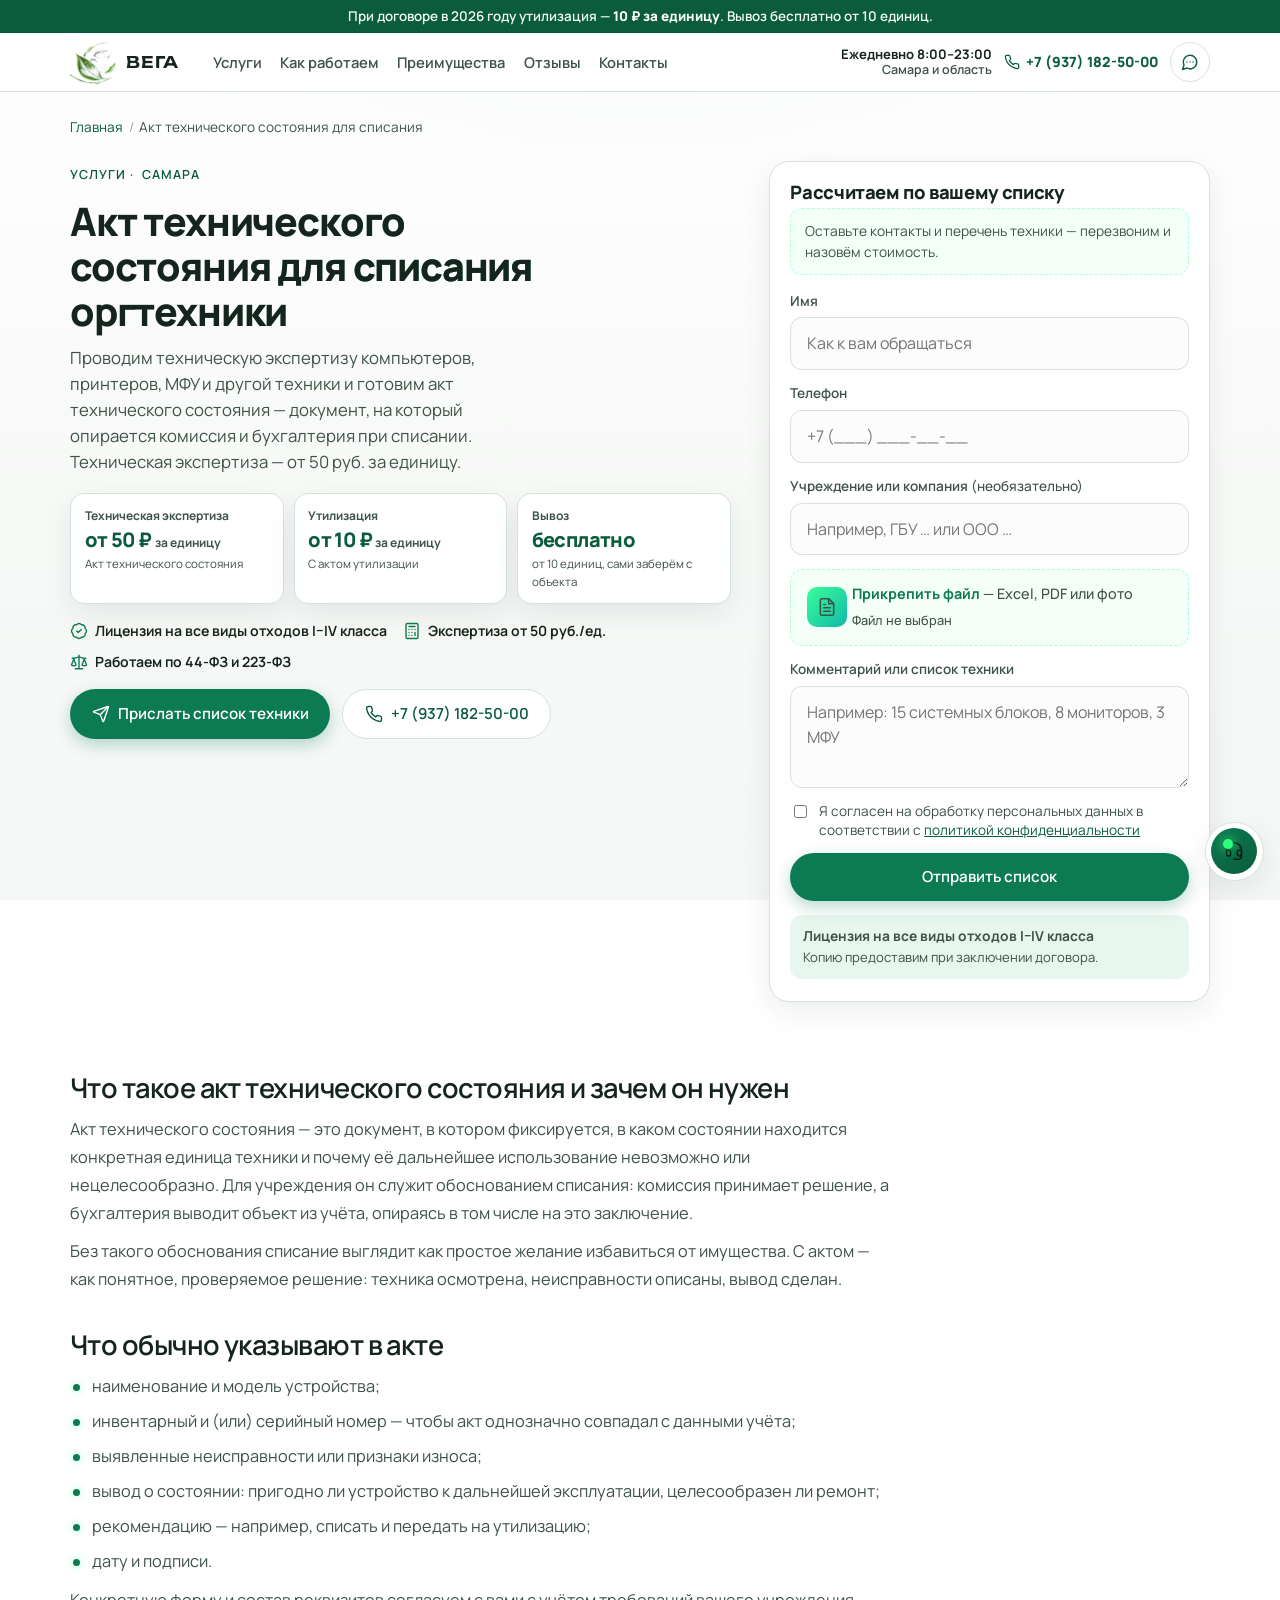
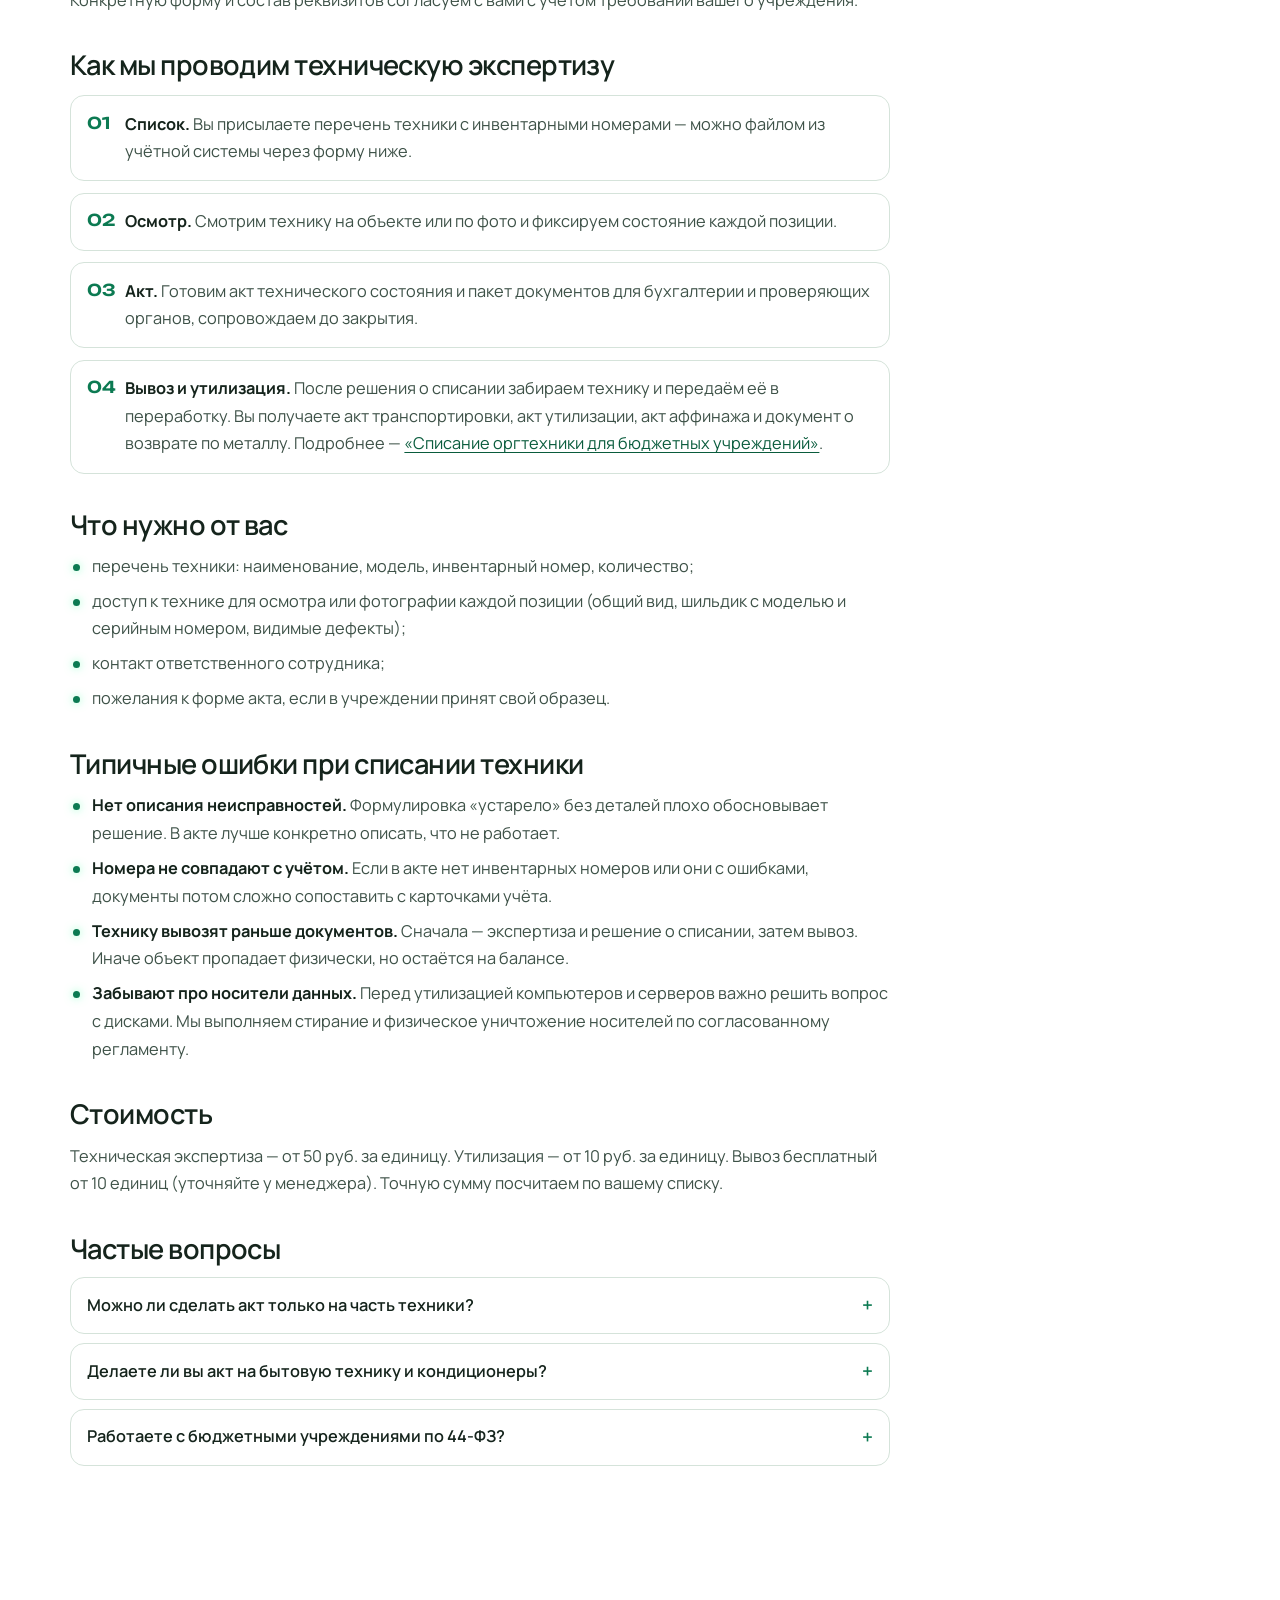
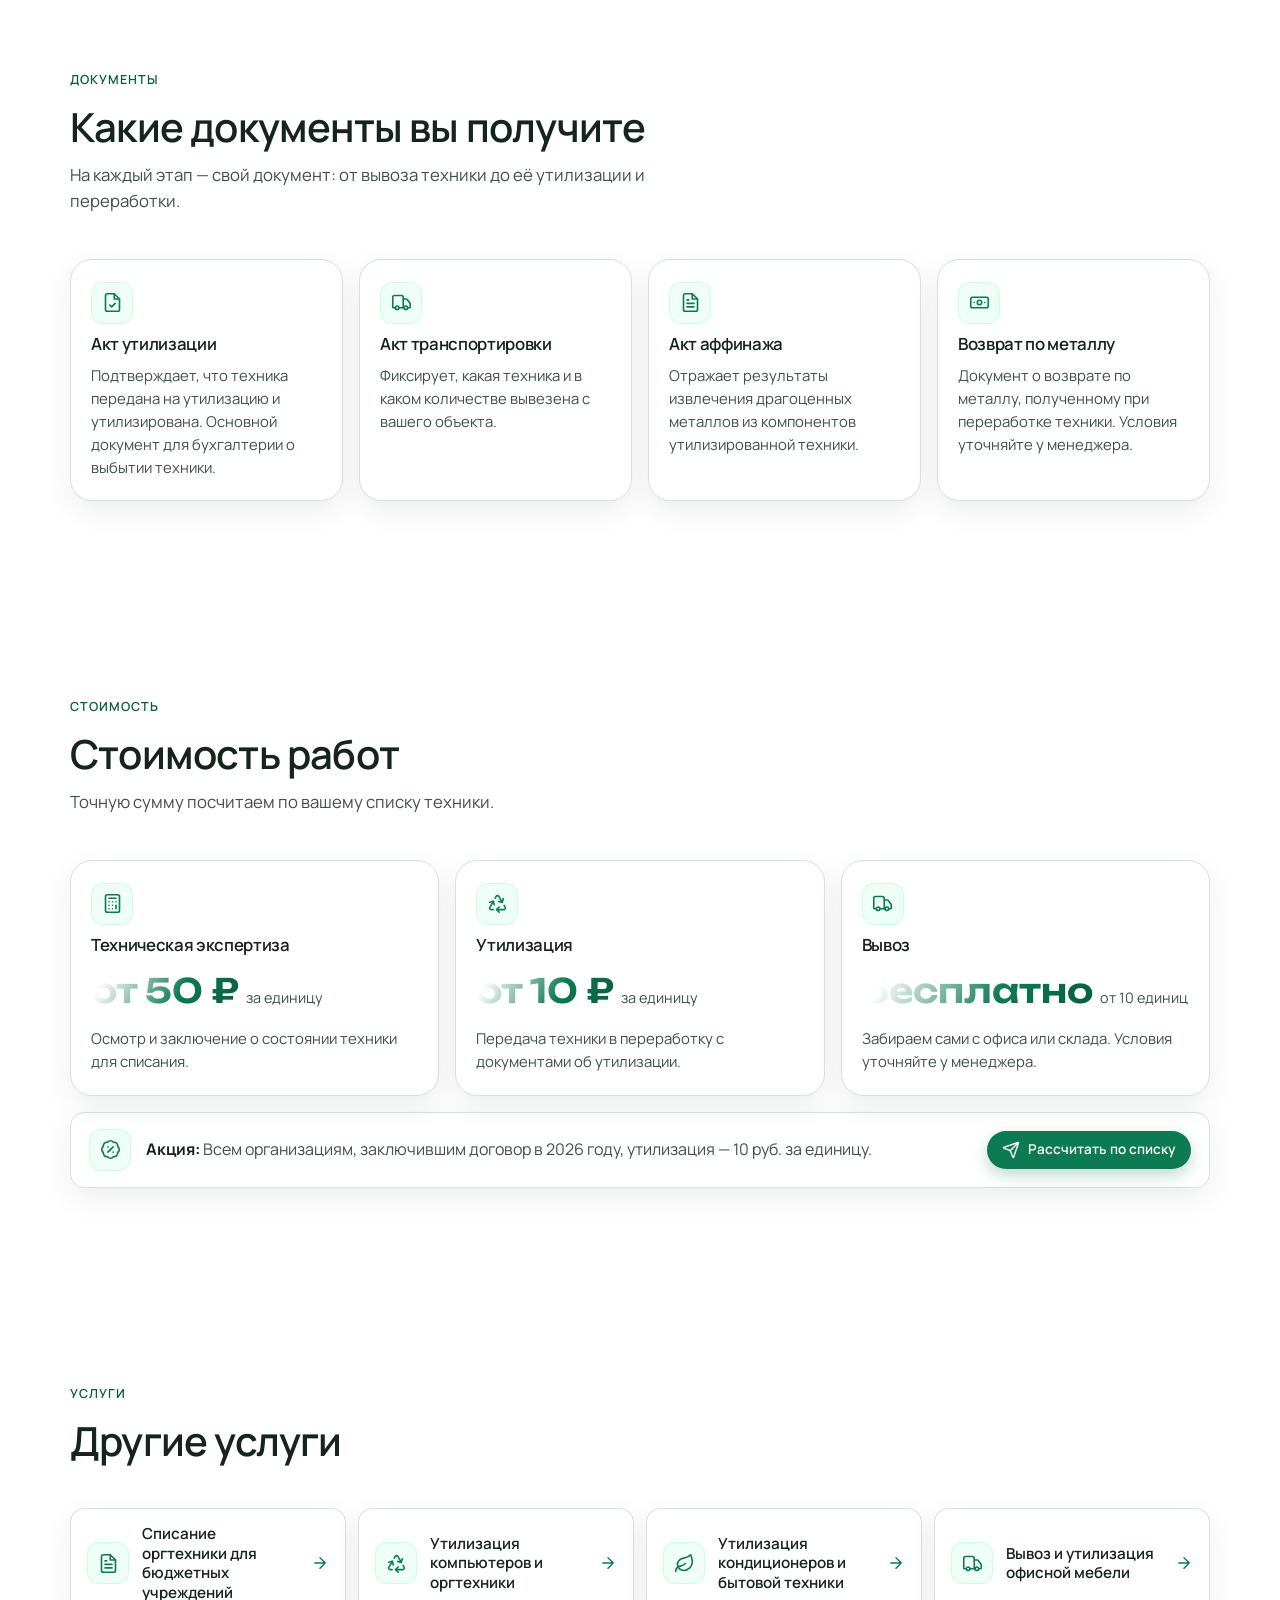
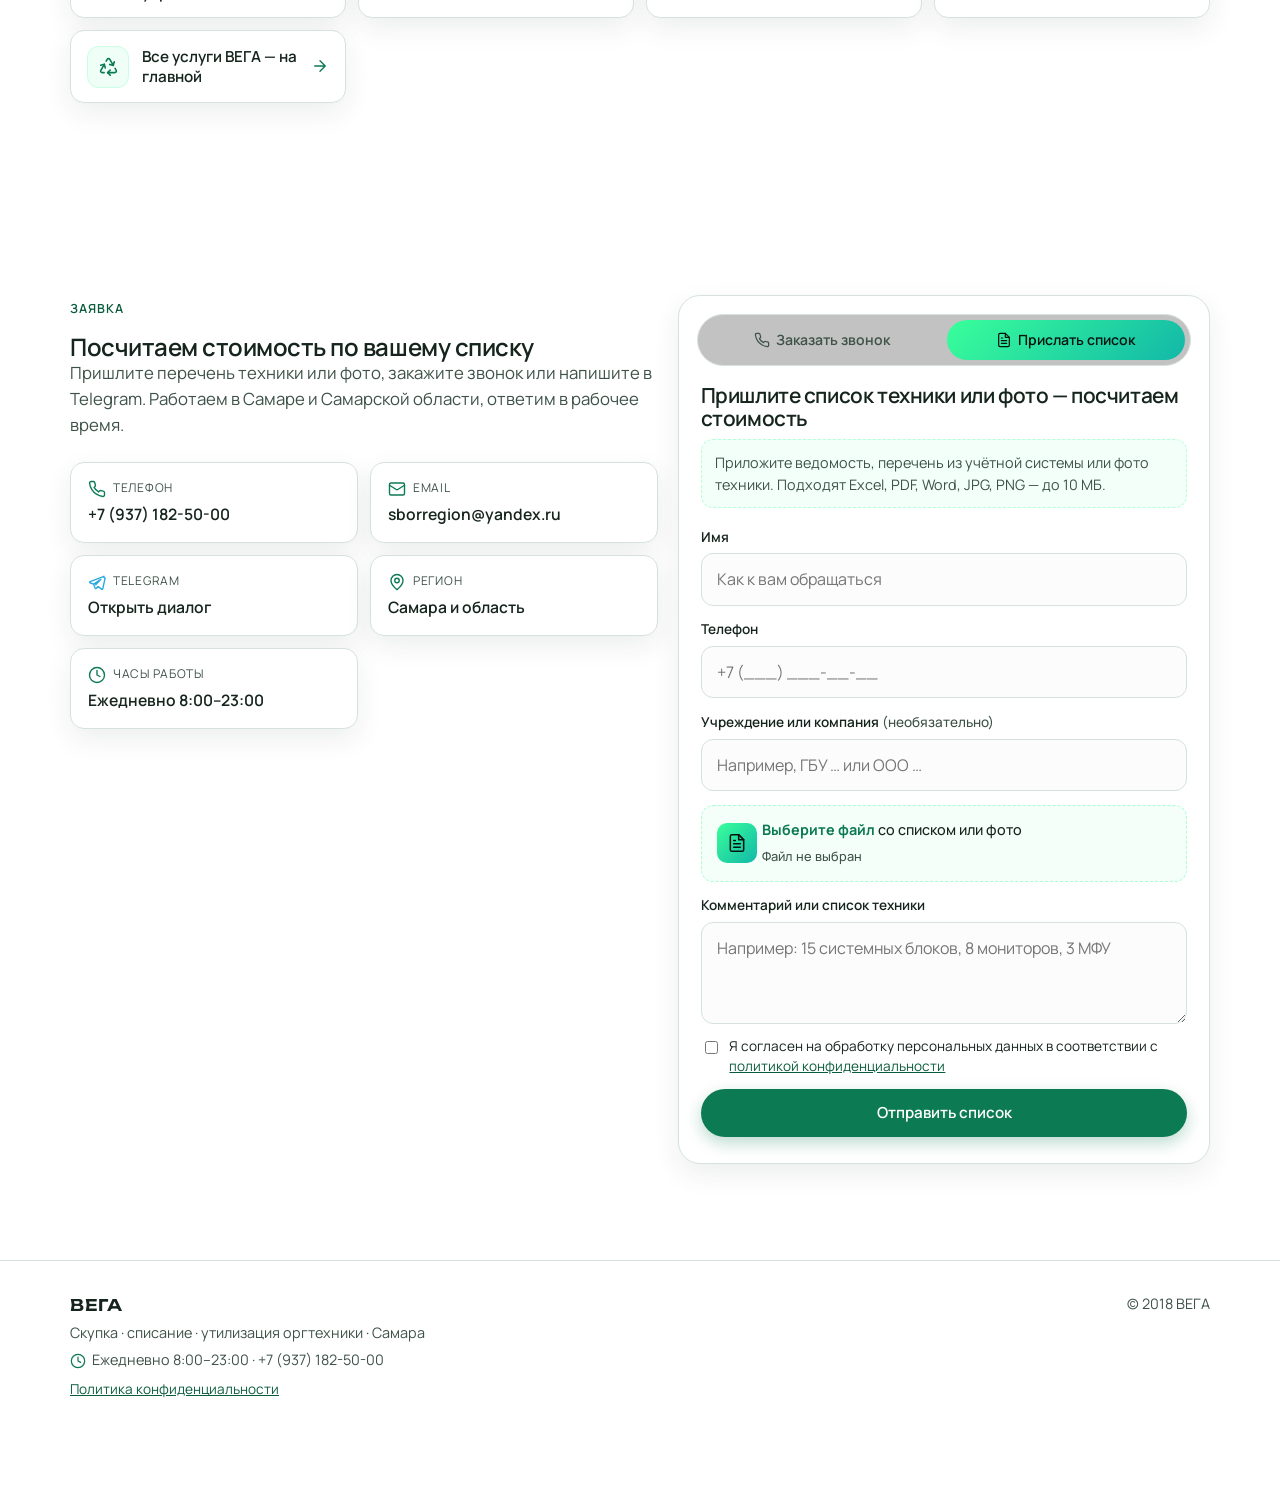
==== commit c3c3f742: "Первый экран страниц списания и акта: цены, форма, текстовый значок лицензии" ====
--- a/akt-tehnicheskogo-sostoyaniya/index.html
+++ b/akt-tehnicheskogo-sostoyaniya/index.html
@@ -33,7 +33,7 @@
     />
 
         <meta name="robots" content="index, follow, max-image-preview:large" />
-    <meta name="theme-color" content="#0d2b22" />
+    <meta name="theme-color" content="#ffffff" />
     <meta name="format-detection" content="telephone=yes" />
     <script type="application/ld+json">{"@context": "https://schema.org", "@graph": [{"@type": "Service", "@id": "https://sbor-region.ru/akt-tehnicheskogo-sostoyaniya/#service", "name": "Техническая экспертиза и акт технического состояния", "serviceType": "Техническая экспертиза и акт технического состояния", "description": "Техническая экспертиза оргтехники и акт технического состояния для списания в Самаре: от 50 руб. за единицу. Что указывают в акте и как подготовиться.", "url": "https://sbor-region.ru/akt-tehnicheskogo-sostoyaniya/", "provider": {"@type": "Organization", "@id": "https://sbor-region.ru/#org", "name": "ВЕГА", "url": "https://sbor-region.ru/", "telephone": "+7 (937) 182-50-00", "email": "sborregion@yandex.ru", "openingHours": "Mo-Su 08:00-23:00"}, "areaServed": [{"@type": "City", "name": "Самара"}, {"@type": "AdministrativeArea", "name": "Самарская область"}], "offers": [{"@type": "Offer", "name": "Техническая экспертиза", "priceCurrency": "RUB", "priceSpecification": {"@type": "UnitPriceSpecification", "priceCurrency": "RUB", "unitText": "единица", "minPrice": 50}, "areaServed": ["Самара", "Самарская область"], "description": "Техническая экспертиза — от 50 руб. за единицу"}]}, {"@type": "BreadcrumbList", "itemListElement": [{"@type": "ListItem", "position": 1, "name": "Главная", "item": "https://sbor-region.ru/"}, {"@type": "ListItem", "position": 2, "name": "Акт технического состояния для списания", "item": "https://sbor-region.ru/akt-tehnicheskogo-sostoyaniya/"}]}]}</script>
     <!-- Yandex.Metrika counter -->
@@ -55,26 +55,16 @@
     <script type="module" crossorigin src="/assets/index-v20261119e.js"></script>
     <link rel="stylesheet" crossorigin href="/assets/index-BDVqrncC.css">
     <link rel="stylesheet" href="/assets/extra-v20261121a.css">
-    <script type="module" src="/assets/extra-v20261121a.js"></script>
+    <link rel="stylesheet" href="/assets/extra-v20261125a.css">
+    <script type="module" src="/assets/extra-v20261125a.js"></script>
   </head>
   <body>
     <svg xmlns="http://www.w3.org/2000/svg" width="0" height="0" style="position:absolute;width:0;height:0;overflow:hidden" aria-hidden="true" focusable="false"><symbol id="i-banknote" viewBox="0 0 24 24" fill="none" stroke="currentColor" stroke-width="1.85" stroke-linecap="round" stroke-linejoin="round"><rect x="2" y="6" width="20" height="12" rx="2"/><circle cx="12" cy="12" r="2.5"/><path d="M6 12h.01M18 12h.01"/></symbol><symbol id="i-file-check" viewBox="0 0 24 24" fill="none" stroke="currentColor" stroke-width="1.85" stroke-linecap="round" stroke-linejoin="round"><path d="M14 2H6a2 2 0 0 0-2 2v16a2 2 0 0 0 2 2h12a2 2 0 0 0 2-2V8z"/><path d="M14 2v6h6"/><path d="m9 15 2 2 4-4"/></symbol><symbol id="i-file-text" viewBox="0 0 24 24" fill="none" stroke="currentColor" stroke-width="1.85" stroke-linecap="round" stroke-linejoin="round"><path d="M14 2H6a2 2 0 0 0-2 2v16a2 2 0 0 0 2 2h12a2 2 0 0 0 2-2V8z"/><path d="M14 2v6h6"/><path d="M16 13H8M16 17H8M10 9H8"/></symbol><symbol id="i-recycle" viewBox="0 0 24 24" fill="none" stroke="currentColor" stroke-width="1.85" stroke-linecap="round" stroke-linejoin="round"><path d="M7 19H4.815a1.83 1.83 0 0 1-1.57-.881 1.785 1.785 0 0 1-.004-1.784L7.196 9.5"/><path d="M11 19h8.203a1.83 1.83 0 0 0 1.556-.89 1.784 1.784 0 0 0 0-1.775l-1.226-2.12"/><path d="m14 16-3 3 3 3"/><path d="M8.293 13.596 7.196 9.5 3.1 10.598"/><path d="m9.344 5.811 1.093-1.892A1.83 1.83 0 0 1 11.985 3a1.784 1.784 0 0 1 1.546.888l3.943 6.843"/><path d="m13.378 9.633 4.096 1.098 1.097-4.096"/></symbol><symbol id="i-truck" viewBox="0 0 24 24" fill="none" stroke="currentColor" stroke-width="1.85" stroke-linecap="round" stroke-linejoin="round"><path d="M14 18V6a2 2 0 0 0-2-2H4a2 2 0 0 0-2 2v11a1 1 0 0 0 1 1h2"/><path d="M15 18H9"/><path d="M19 18h2a1 1 0 0 0 1-1v-3.65a1 1 0 0 0-.22-.624l-3.48-4.35A1 1 0 0 0 17.52 8H14"/><circle cx="17" cy="18" r="2"/><circle cx="7" cy="18" r="2"/></symbol><symbol id="i-hard-drive" viewBox="0 0 24 24" fill="none" stroke="currentColor" stroke-width="1.85" stroke-linecap="round" stroke-linejoin="round"><path d="M22 12H2"/><path d="M5.45 5.11 2 12v6a2 2 0 0 0 2 2h16a2 2 0 0 0 2-2v-6l-3.45-6.89A2 2 0 0 0 16.76 4H7.24a2 2 0 0 0-1.79 1.11z"/><path d="M6 16h.01M10 16h.01"/></symbol><symbol id="i-shield-check" viewBox="0 0 24 24" fill="none" stroke="currentColor" stroke-width="1.85" stroke-linecap="round" stroke-linejoin="round"><path d="M20 13c0 5-3.5 7.5-7.66 8.95a1 1 0 0 1-.67-.01C7.5 20.5 4 18 4 13V6a1 1 0 0 1 1-1c2 0 4.5-1.2 6.24-2.72a1.17 1.17 0 0 1 1.52 0C14.51 3.81 17 5 19 5a1 1 0 0 1 1 1z"/><path d="m9 12 2 2 4-4"/></symbol><symbol id="i-clipboard" viewBox="0 0 24 24" fill="none" stroke="currentColor" stroke-width="1.85" stroke-linecap="round" stroke-linejoin="round"><rect x="8" y="2" width="8" height="4" rx="1"/><path d="M16 4h2a2 2 0 0 1 2 2v14a2 2 0 0 1-2 2H6a2 2 0 0 1-2-2V6a2 2 0 0 1 2-2h2"/><path d="M12 11h4M12 16h4M8 11h.01M8 16h.01"/></symbol><symbol id="i-calculator" viewBox="0 0 24 24" fill="none" stroke="currentColor" stroke-width="1.85" stroke-linecap="round" stroke-linejoin="round"><rect x="4" y="2" width="16" height="20" rx="2"/><path d="M8 6h8M16 14v4M16 10h.01M12 10h.01M8 10h.01M12 14h.01M8 14h.01M12 18h.01M8 18h.01"/></symbol><symbol id="i-leaf" viewBox="0 0 24 24" fill="none" stroke="currentColor" stroke-width="1.85" stroke-linecap="round" stroke-linejoin="round"><path d="M11 20A7 7 0 0 1 9.8 6.1C15.5 5 17 4.48 19 2c1 2 2 4.18 2 8 0 5.5-4.78 10-10 10Z"/><path d="M2 21c0-3 1.85-5.36 5.08-6C9.5 14.52 12 13 13 12"/></symbol><symbol id="i-lock" viewBox="0 0 24 24" fill="none" stroke="currentColor" stroke-width="1.85" stroke-linecap="round" stroke-linejoin="round"><rect x="3" y="11" width="18" height="11" rx="2"/><path d="M7 11V7a5 5 0 0 1 10 0v4"/></symbol><symbol id="i-scale" viewBox="0 0 24 24" fill="none" stroke="currentColor" stroke-width="1.85" stroke-linecap="round" stroke-linejoin="round"><path d="m16 16 3-8 3 8c-.87.65-1.92 1-3 1s-2.13-.35-3-1Z"/><path d="m2 16 3-8 3 8c-.87.65-1.92 1-3 1s-2.13-.35-3-1Z"/><path d="M7 21h10M12 3v18M3 7h2c2 0 5-1 7-2 2 1 5 2 7 2h2"/></symbol><symbol id="i-user-check" viewBox="0 0 24 24" fill="none" stroke="currentColor" stroke-width="1.85" stroke-linecap="round" stroke-linejoin="round"><path d="M16 21v-2a4 4 0 0 0-4-4H6a4 4 0 0 0-4 4v2"/><circle cx="9" cy="7" r="4"/><path d="m16 11 2 2 4-4"/></symbol><symbol id="i-phone" viewBox="0 0 24 24" fill="none" stroke="currentColor" stroke-width="1.85" stroke-linecap="round" stroke-linejoin="round"><path d="M22 16.92v3a2 2 0 0 1-2.18 2 19.79 19.79 0 0 1-8.63-3.07 19.5 19.5 0 0 1-6-6 19.79 19.79 0 0 1-3.07-8.67A2 2 0 0 1 4.11 2h3a2 2 0 0 1 2 1.72 12.84 12.84 0 0 0 .7 2.81 2 2 0 0 1-.45 2.11L8.09 9.91a16 16 0 0 0 6 6l1.27-1.27a2 2 0 0 1 2.11-.45 12.84 12.84 0 0 0 2.81.7A2 2 0 0 1 22 16.92z"/></symbol><symbol id="i-mail" viewBox="0 0 24 24" fill="none" stroke="currentColor" stroke-width="1.85" stroke-linecap="round" stroke-linejoin="round"><rect x="2" y="4" width="20" height="16" rx="2"/><path d="m22 7-8.97 5.7a1.94 1.94 0 0 1-2.06 0L2 7"/></symbol><symbol id="i-clock" viewBox="0 0 24 24" fill="none" stroke="currentColor" stroke-width="1.85" stroke-linecap="round" stroke-linejoin="round"><circle cx="12" cy="12" r="10"/><path d="M12 6v6l4 2"/></symbol><symbol id="i-map-pin" viewBox="0 0 24 24" fill="none" stroke="currentColor" stroke-width="1.85" stroke-linecap="round" stroke-linejoin="round"><path d="M20 10c0 4.993-5.539 10.193-7.399 11.799a1 1 0 0 1-1.202 0C9.539 20.193 4 14.993 4 10a8 8 0 0 1 16 0"/><circle cx="12" cy="10" r="3"/></symbol><symbol id="i-telegram" viewBox="0 0 24 24" fill="none" stroke="currentColor" stroke-width="1.85" stroke-linecap="round" stroke-linejoin="round"><path d="M21.2 4.4 2.9 11.5c-.9.35-.85 1.6.06 1.88l4.6 1.4 1.75 5.4c.23.7 1.1.9 1.62.38l2.5-2.45 4.7 3.45c.62.46 1.5.12 1.66-.63l2.9-13.7c.18-.85-.66-1.55-1.47-1.23Z"/><path d="m7.6 14.8 9.6-6.3-6.9 7.3"/></symbol><symbol id="i-max" viewBox="0 0 24 24" fill="none" stroke="currentColor" stroke-width="1.85" stroke-linecap="round" stroke-linejoin="round"><path d="M12 21a9 9 0 1 0-8.1-5.1L3 21l5.1-.9A9 9 0 0 0 12 21Z"/><path d="M8 15V9.2l4 4 4-4V15"/></symbol><symbol id="i-message" viewBox="0 0 24 24" fill="none" stroke="currentColor" stroke-width="1.85" stroke-linecap="round" stroke-linejoin="round"><path d="M7.9 20A9 9 0 1 0 4 16.1L2 22Z"/><path d="M8 12h.01M12 12h.01M16 12h.01"/></symbol><symbol id="i-headset" viewBox="0 0 24 24" fill="none" stroke="currentColor" stroke-width="1.85" stroke-linecap="round" stroke-linejoin="round"><path d="M3 11h3a2 2 0 0 1 2 2v3a2 2 0 0 1-2 2H5a2 2 0 0 1-2-2v-5Zm0 0a9 9 0 1 1 18 0m0 0v5a2 2 0 0 1-2 2h-1a2 2 0 0 1-2-2v-3a2 2 0 0 1 2-2h3Z"/><path d="M21 16v2a4 4 0 0 1-4 4h-5"/></symbol><symbol id="i-x" viewBox="0 0 24 24" fill="none" stroke="currentColor" stroke-width="1.85" stroke-linecap="round" stroke-linejoin="round"><path d="M18 6 6 18M6 6l12 12"/></symbol><symbol id="i-pause" viewBox="0 0 24 24" fill="none" stroke="currentColor" stroke-width="1.85" stroke-linecap="round" stroke-linejoin="round"><rect x="6" y="4" width="4" height="16" rx="1"/><rect x="14" y="4" width="4" height="16" rx="1"/></symbol><symbol id="i-play" viewBox="0 0 24 24" fill="none" stroke="currentColor" stroke-width="1.85" stroke-linecap="round" stroke-linejoin="round"><path d="M6 4.5v15a1 1 0 0 0 1.5.86l12-7.5a1 1 0 0 0 0-1.72l-12-7.5A1 1 0 0 0 6 4.5Z"/></symbol><symbol id="i-badge-percent" viewBox="0 0 24 24" fill="none" stroke="currentColor" stroke-width="1.85" stroke-linecap="round" stroke-linejoin="round"><path d="M3.85 8.62a4 4 0 0 1 4.78-4.77 4 4 0 0 1 6.74 0 4 4 0 0 1 4.78 4.78 4 4 0 0 1 0 6.74 4 4 0 0 1-4.77 4.78 4 4 0 0 1-6.75 0 4 4 0 0 1-4.78-4.77 4 4 0 0 1 0-6.76Z"/><path d="m15 9-6 6M9 9h.01M15 15h.01"/></symbol><symbol id="i-check-circle" viewBox="0 0 24 24" fill="none" stroke="currentColor" stroke-width="1.85" stroke-linecap="round" stroke-linejoin="round"><circle cx="12" cy="12" r="10"/><path d="m8.5 12.5 2.5 2.5 5-5.5"/></symbol><symbol id="i-alert" viewBox="0 0 24 24" fill="none" stroke="currentColor" stroke-width="1.85" stroke-linecap="round" stroke-linejoin="round"><circle cx="12" cy="12" r="10"/><path d="M12 8v4.5M12 16h.01"/></symbol><symbol id="i-badge-check" viewBox="0 0 24 24" fill="none" stroke="currentColor" stroke-width="1.85" stroke-linecap="round" stroke-linejoin="round"><path d="M3.85 8.62a4 4 0 0 1 4.78-4.77 4 4 0 0 1 6.74 0 4 4 0 0 1 4.78 4.78 4 4 0 0 1 0 6.74 4 4 0 0 1-4.77 4.78 4 4 0 0 1-6.75 0 4 4 0 0 1-4.78-4.77 4 4 0 0 1 0-6.76Z"/><path d="m9 12 2 2 4-4"/></symbol><symbol id="i-quote" viewBox="0 0 24 24" fill="none" stroke="currentColor" stroke-width="1.85" stroke-linecap="round" stroke-linejoin="round"><path d="M3 21c3 0 7-1 7-8V5c0-1.25-.756-2.017-2-2H4c-1.25 0-2 .75-2 1.972V11c0 1.25.75 2 2 2 1 0 1 0 1 1v1c0 1-1 2-2 2s-1 .008-1 1.031V20c0 1 0 1 1 1z"/><path d="M15 21c3 0 7-1 7-8V5c0-1.25-.757-2.017-2-2h-4c-1.25 0-2 .75-2 1.972V11c0 1.25.75 2 2 2h.75c0 2.25.25 4-2.75 4v3c0 1 0 1 1 1z"/></symbol><symbol id="i-send" viewBox="0 0 24 24" fill="none" stroke="currentColor" stroke-width="1.85" stroke-linecap="round" stroke-linejoin="round"><path d="M14.54 21.69a.5.5 0 0 0 .94-.03l6.5-19a.5.5 0 0 0-.64-.64l-19 6.5a.5.5 0 0 0-.03.94l7.93 3.18a2 2 0 0 1 1.11 1.11z"/><path d="m21.85 2.15-10.94 10.94"/></symbol><symbol id="i-arrow-right" viewBox="0 0 24 24" fill="none" stroke="currentColor" stroke-width="1.85" stroke-linecap="round" stroke-linejoin="round"><path d="M5 12h14M12 5l7 7-7 7"/></symbol></svg>
-    <div class="promo-ticker" role="region" aria-label="Акция">
-      <p class="visually-hidden">Всем организациям, заключившим договор в 2026 году, утилизация — 10 руб. за единицу</p>
-      <div class="ticker-viewport" aria-hidden="true"><div class="ticker-track"><div class="ticker-group"><span class="ticker-item"><svg class="ic" aria-hidden="true" focusable="false"><use href="#i-badge-percent"/></svg><span>Всем организациям, заключившим договор в <b>2026</b> году, утилизация — <b>10 руб.</b> за единицу</span></span><span class="ticker-item"><svg class="ic" aria-hidden="true" focusable="false"><use href="#i-badge-percent"/></svg><span>Всем организациям, заключившим договор в <b>2026</b> году, утилизация — <b>10 руб.</b> за единицу</span></span><span class="ticker-item"><svg class="ic" aria-hidden="true" focusable="false"><use href="#i-badge-percent"/></svg><span>Всем организациям, заключившим договор в <b>2026</b> году, утилизация — <b>10 руб.</b> за единицу</span></span><span class="ticker-item"><svg class="ic" aria-hidden="true" focusable="false"><use href="#i-badge-percent"/></svg><span>Всем организациям, заключившим договор в <b>2026</b> году, утилизация — <b>10 руб.</b> за единицу</span></span></div><div class="ticker-group"><span class="ticker-item"><svg class="ic" aria-hidden="true" focusable="false"><use href="#i-badge-percent"/></svg><span>Всем организациям, заключившим договор в <b>2026</b> году, утилизация — <b>10 руб.</b> за единицу</span></span><span class="ticker-item"><svg class="ic" aria-hidden="true" focusable="false"><use href="#i-badge-percent"/></svg><span>Всем организациям, заключившим договор в <b>2026</b> году, утилизация — <b>10 руб.</b> за единицу</span></span><span class="ticker-item"><svg class="ic" aria-hidden="true" focusable="false"><use href="#i-badge-percent"/></svg><span>Всем организациям, заключившим договор в <b>2026</b> году, утилизация — <b>10 руб.</b> за единицу</span></span><span class="ticker-item"><svg class="ic" aria-hidden="true" focusable="false"><use href="#i-badge-percent"/></svg><span>Всем организациям, заключившим договор в <b>2026</b> году, утилизация — <b>10 руб.</b> за единицу</span></span></div></div></div>
-      <button type="button" class="ticker-toggle" aria-pressed="false" aria-label="Остановить бегущую строку"><svg class="ic" aria-hidden="true" focusable="false"><use href="#i-pause"/></svg></button>
-    </div>
-    <div class="bg-stage" aria-hidden="true">
-      <div class="bg-orb bg-orb--a"></div>
-      <div class="bg-orb bg-orb--b"></div>
-      <div class="bg-orb bg-orb--c"></div>
-      <div class="bg-noise"></div>
-    </div>
-
+    <div class="promo-bar">При договоре в 2026 году утилизация — <strong>10 ₽ за единицу</strong>. Вывоз бесплатно от 10 единиц.</div>
     <header class="site-header glass" id="top">
       <div class="container header-inner">
         <a class="logo" href="/" aria-label="ВЕГА — на главную">
-          <span class="lacq lacq--sm logo-mark logo-mark--img" aria-hidden="true"><img src="/assets/vega-logo-sm.svg" width="46" height="46" alt="" decoding="async"/><span class="lacq-gloss"></span></span>
+          <span class="lacq lacq--sm logo-mark logo-mark--img logo-shimmer" aria-hidden="true"><img src="/assets/vega-logo-sm.svg" width="46" height="46" alt="" decoding="async"/><span class="lacq-gloss"></span></span>
           <span class="logo-text" data-brand>ВЕГА</span>
         </a>
         <nav class="nav" aria-label="Основная навигация">
@@ -85,6 +75,8 @@
           <a href="/#contacts">Контакты</a>
         </nav>
         <div class="header-actions">
+          <div class="header-hours"><b>Ежедневно 8:00–23:00</b>Самара и область</div>
+
           <a class="header-phone" data-phone-link href="tel:+79371825000"><svg class="ic" aria-hidden="true" focusable="false"><use href="#i-phone"/></svg><span data-phone-display>+7 (937) 182-50-00</span></a>
           <button
             type="button"
@@ -102,7 +94,7 @@
     </header>
 
     <main class="svc-page">
-      <section class="hero svc-hero" id="hero">
+            <section class="hero svc-hero" id="hero">
         <div class="container">
           <nav class="crumbs" aria-label="Хлебные крошки"><ol><li><a href="/">Главная</a></li><li aria-current="page">Акт технического состояния для списания</li></ol></nav>
           <div class="svc-hero-grid">
@@ -110,22 +102,61 @@
               <p class="eyebrow">Услуги · <span data-city>Самара</span></p>
               <h1 class="svc-title">Акт технического состояния для списания оргтехники</h1>
               <p class="hero-lead svc-lead">Проводим техническую экспертизу компьютеров, принтеров, МФУ и другой техники и готовим акт технического состояния — документ, на который опирается комиссия и бухгалтерия при списании. Техническая экспертиза — от 50 руб. за единицу.</p>
+            <div class="hero-prices" aria-label="Стоимость работ">
+              <div class="hero-price">
+                <div class="lab">Техническая экспертиза</div>
+                <div class="val">от 50 ₽ <span>за единицу</span></div>
+                <div class="hint">Акт технического состояния</div>
+              </div>
+              <div class="hero-price">
+                <div class="lab">Утилизация</div>
+                <div class="val">от 10 ₽ <span>за единицу</span></div>
+                <div class="hint">С актом утилизации</div>
+              </div>
+              <div class="hero-price">
+                <div class="lab">Вывоз</div>
+                <div class="val">бесплатно</div>
+                <div class="hint">от 10 единиц, сами заберём с объекта</div>
+              </div>
+            </div>
+            <ul class="hero-trust" aria-label="Коротко">
+              <li><svg class="ic" aria-hidden="true" focusable="false"><use href="#i-badge-check"/></svg>Лицензия на все виды отходов I–IV класса</li>
+              <li><svg class="ic" aria-hidden="true" focusable="false"><use href="#i-calculator"/></svg>Экспертиза от 50 руб./ед.</li>
+              <li><svg class="ic" aria-hidden="true" focusable="false"><use href="#i-scale"/></svg>Работаем по 44-ФЗ и 223-ФЗ</li>
+            </ul>
               <div class="hero-cta">
-                <a class="btn btn-primary" href="#callback" data-lead-tab="file"><svg class="ic" aria-hidden="true" focusable="false"><use href="#i-send"/></svg>Прислать список техники</a>
+                <a class="btn btn-primary" href="#hero-file-form"><svg class="ic" aria-hidden="true" focusable="false"><use href="#i-send"/></svg>Прислать список техники</a>
                 <a class="btn btn-secondary" data-phone-link href="tel:+79371825000"><svg class="ic" aria-hidden="true" focusable="false"><use href="#i-phone"/></svg><span data-phone-display>+7 (937) 182-50-00</span></a>
-                <a class="btn btn-tg" href="https://t.me/Sbor163" target="_blank" rel="noopener noreferrer"><svg class="ic" aria-hidden="true" focusable="false"><use href="#i-telegram"/></svg>Telegram</a>
               </div>
-              <ul class="hero-trust" aria-label="Коротко"><li><svg class="ic" aria-hidden="true" focusable="false"><use href="#i-calculator"/></svg>Экспертиза от 50 руб./ед.</li><li><svg class="ic" aria-hidden="true" focusable="false"><use href="#i-file-check"/></svg>Документы для бухгалтерии</li><li><svg class="ic" aria-hidden="true" focusable="false"><use href="#i-scale"/></svg>Работаем по 44-ФЗ и 223-ФЗ</li></ul>
-            </div>
-            <aside class="glass svc-aside" aria-label="Коротко об услуге">
-              <span class="svc-aside-ic" aria-hidden="true"><svg class="ic" aria-hidden="true" focusable="false"><use href="#i-file-check"/></svg></span>
-              <h2 class="svc-aside-t">Коротко</h2>
-              <ul class="svc-points"><li><svg class="ic" aria-hidden="true" focusable="false"><use href="#i-check-circle"/></svg><span>Лицензия на все виды отходов I–IV класса опасности</span></li><li><svg class="ic" aria-hidden="true" focusable="false"><use href="#i-check-circle"/></svg><span>Техническая экспертиза — от 50 руб. за единицу</span></li><li><svg class="ic" aria-hidden="true" focusable="false"><use href="#i-check-circle"/></svg><span>Акт технического состояния по каждой позиции</span></li><li><svg class="ic" aria-hidden="true" focusable="false"><use href="#i-check-circle"/></svg><span>Дальше — вывоз и утилизация с документами</span></li><li><svg class="ic" aria-hidden="true" focusable="false"><use href="#i-check-circle"/></svg><span>Самара и Самарская область</span></li></ul>
-              <a class="btn btn-primary btn-block" href="#callback" data-lead-tab="call"><svg class="ic" aria-hidden="true" focusable="false"><use href="#i-phone"/></svg>Заказать звонок</a>
-            </aside>
-          </div>
-        </div>
-      </section>
+            </div>
+          <aside class="hero-panel" id="hero-lead">
+            <h2>Рассчитаем по вашему списку</h2>
+            <p class="form-note">Оставьте контакты и перечень техники — перезвоним и назовём стоимость.</p>
+            <form id="hero-file-form" class="lead-form" data-lead-kind="file" novalidate>
+              <label class="hp-field" aria-hidden="true">Сайт<input type="text" name="website" tabindex="-1" autocomplete="off" /></label>
+              <label><span>Имя</span><input type="text" name="name" autocomplete="name" required placeholder="Как к вам обращаться" /></label>
+              <label><span>Телефон</span><input type="tel" name="phone" autocomplete="tel" required placeholder="+7 (___) ___-__-__" inputmode="tel" /></label>
+              <label><span>Учреждение или компания <em>(необязательно)</em></span><input type="text" name="org" autocomplete="organization" placeholder="Например, ГБУ … или ООО …" /></label>
+              <label class="file-drop">
+                <input type="file" name="file" accept=".xls,.xlsx,.csv,.pdf,.doc,.docx,.jpg,.jpeg,.png,.webp,.heic,image/*" />
+                <span class="file-drop-ic" aria-hidden="true"><svg class="ic" aria-hidden="true" focusable="false"><use href="#i-file-text"/></svg></span>
+                <span class="file-drop-t"><b>Прикрепить файл</b> — Excel, PDF или фото</span>
+                <span class="file-drop-n" data-file-name>Файл не выбран</span>
+              </label>
+              <label><span>Комментарий или список техники</span><textarea name="comment" rows="3" placeholder="Например: 15 системных блоков, 8 мониторов, 3 МФУ"></textarea></label>
+              <label class="consent" style="display:flex;gap:.55rem;align-items:flex-start;font-size:.82rem;line-height:1.4">
+                <input type="checkbox" name="consent" required style="width:auto;margin-top:.2rem;flex:none" />
+                <span style="font-weight:400">Я согласен на обработку персональных данных в соответствии с <a href="/privacy.html" target="_blank" style="text-decoration:underline">политикой конфиденциальности</a></span>
+              </label>
+              <button type="submit" class="btn btn-primary btn-block">Отправить список</button>
+              <p class="form-status" role="status" aria-live="polite" hidden></p>
+            </form>
+            <p class="license-text"><b>Лицензия на все виды отходов I–IV класса</b> Копию предоставим при заключении договора.</p>
+          </aside>
+          </div>
+        </div>
+      </section>
+
 
       <section class="section svc-body">
         <div class="container">
@@ -316,6 +347,12 @@
         </p>
       </div>
     </footer>
+
+    
+    <div class="mob-bar" aria-label="Быстрые действия">
+      <a class="btn btn-ghost" data-phone-link href="tel:+79371825000">Позвонить</a>
+      <a class="btn btn-primary" href="#hero-file-form">Оставить заявку</a>
+    </div>
 
     <div class="chat-dock" id="chat-dock">
       <button
--- a/assets/extra-v20261125a.css
+++ b/assets/extra-v20261125a.css
@@ -0,0 +1,353 @@
+/* Light theme, velvet background, logo shimmer, first-screen layout — v20261125a */
+:root{
+  color-scheme:light;
+  --bg-deep:#ffffff;
+  --bg-mid:#f6f8f6;
+  --graph:#f3f6f4;
+  --glass:#fffffff5;
+  --glass-strong:#ffffff;
+  --glass-border:#d5e3da;
+  --glass-highlight:#ffffff;
+  --text:#15241c;
+  --text-muted:#3e5248;
+  --neon:#0c7a52;
+  --neon-soft:#0c7a5226;
+  --cyan:#0a5c3d;
+  --cyan-soft:#0c7a5214;
+  --danger:#b42318;
+  --shadow-glow:0 10px 28px rgba(15,40,28,.08);
+  --header-h:64px;
+}
+
+html,body{background-color:#fff;color:var(--text)}
+body{
+  background-color:#fff;
+  background-image:
+    radial-gradient(ellipse 90% 50% at 50% -8%, rgba(12,122,82,.045), transparent 55%),
+    linear-gradient(180deg, #ffffff 0%, #f7f9f7 55%, #f4f7f5 100%),
+    url("data:image/svg+xml;utf8,<svg xmlns='http://www.w3.org/2000/svg' width='180' height='180'><filter id='n'><feTurbulence type='fractalNoise' baseFrequency='0.9' numOctaves='4' stitchTiles='stitch'/><feColorMatrix values='0 0 0 0 0.08  0 0 0 0 0.16  0 0 0 0 0.11  0 0 0 0.035 0'/></filter><rect width='100%' height='100%' filter='url(%23n)'/></svg>");
+  background-attachment:fixed,fixed,fixed;
+  background-size:auto,auto,180px 180px;
+}
+
+/* Hide the old dark stage; keep a very soft veil so the grain reads as matte velvet */
+.bg-stage{
+  background:
+    radial-gradient(900px 500px at 12% 0%, rgba(12,122,82,.04), transparent 60%),
+    radial-gradient(700px 420px at 92% 8%, rgba(10,92,61,.03), transparent 55%);
+  opacity:1;
+}
+.bg-stage .bg-orb{opacity:.18;filter:blur(80px);background:rgba(12,122,82,.18)!important}
+.bg-stage .bg-noise{opacity:.12}
+
+.glass{
+  background:#fff;
+  border:1px solid var(--glass-border);
+  -webkit-backdrop-filter:none;
+  backdrop-filter:none;
+  box-shadow:var(--shadow-glow);
+}
+
+.btn-primary{
+  color:#fff;
+  background:var(--neon);
+  box-shadow:0 6px 16px rgba(12,122,82,.28);
+}
+.btn-primary:hover{background:var(--cyan);color:#fff}
+.btn-secondary,.btn-ghost{
+  color:var(--cyan);
+  background:#fff;
+  border:1px solid var(--glass-border);
+}
+.btn-tg{background:#229ed9;color:#fff;border:0}
+
+/* Static promo, not a running line */
+.promo-ticker{display:none!important}
+.promo-bar{
+  background:var(--cyan);
+  color:#f3faf6;
+  font-size:.84rem;
+  font-weight:600;
+  text-align:center;
+  padding:.45rem 1rem;
+  line-height:1.4;
+  position:relative;
+  z-index:70;
+}
+.promo-bar strong{color:#fff;font-weight:800}
+
+/* Full-width light header */
+.site-header{
+  width:100%;
+  max-width:none;
+  margin:0;
+  top:0;
+  padding:0;
+  border-radius:0;
+  background:rgba(255,255,255,.92);
+  border:0;
+  border-bottom:1px solid var(--glass-border);
+  box-shadow:none;
+  -webkit-backdrop-filter:blur(10px);
+  backdrop-filter:blur(10px);
+}
+.site-header.glass{background:rgba(255,255,255,.92);box-shadow:none;border-radius:0;border:0;border-bottom:1px solid var(--glass-border)}
+.header-inner{max-width:1180px;margin:0 auto;padding:.55rem 1.25rem;gap:1.1rem}
+.logo-text{color:var(--text);letter-spacing:.04em}
+.nav a{color:var(--text-muted);font-weight:600}
+.nav a:hover{color:var(--cyan)}
+.header-phone{color:var(--cyan)!important;font-weight:800}
+.header-hours{text-align:right;line-height:1.25;font-size:.78rem;color:var(--text-muted);font-weight:600}
+.header-hours b{display:block;color:var(--text);font-size:.82rem}
+.nav-toggle span{background:var(--text)}
+
+/* Original bright logo + subtle iridescent sweep. Do not recolor the image. */
+.logo-mark img, .logo-shimmer img{
+  opacity:1!important;
+  filter:none!important;
+}
+.logo-shimmer{
+  position:relative;
+  display:inline-block;
+  overflow:hidden;
+  border-radius:50%;
+  line-height:0;
+}
+.logo-shimmer::after{
+  content:"";
+  position:absolute;
+  inset:-8%;
+  background:linear-gradient(115deg,
+    transparent 0%,
+    transparent 38%,
+    rgba(255,255,255,.0) 42%,
+    rgba(255,255,255,.55) 50%,
+    rgba(180,255,220,.22) 54%,
+    transparent 62%,
+    transparent 100%);
+  background-size:220% 100%;
+  background-position:120% 0;
+  animation:logo-shimmer 6s ease-in-out infinite;
+  pointer-events:none;
+  mix-blend-mode:soft-light;
+}
+@keyframes logo-shimmer{
+  0%{background-position:130% 0}
+  100%{background-position:-40% 0}
+}
+@media (prefers-reduced-motion:reduce){
+  .logo-shimmer::after{animation:none;display:none}
+}
+
+/* Reveal: always visible */
+[data-reveal],[data-reveal].is-visible{opacity:1!important;transform:none!important;transition:none!important}
+
+/* Home first screen */
+.hero{padding:1.6rem 0 1.4rem}
+.hero-grid{grid-template-columns:1.12fr .88fr;align-items:start;gap:2rem}
+.hero-copy .eyebrow{
+  display:inline-flex;align-items:center;gap:.45rem;
+  background:#e7f6ee;color:var(--cyan);
+  font-size:.8rem;font-weight:700;
+  padding:.28rem .75rem;border-radius:999px;
+  margin:0 0 .9rem;
+}
+.hero h1, .svc-title{
+  color:var(--text);
+  font-family:var(--font-body);
+  font-weight:800;
+  letter-spacing:-.03em;
+  font-size:clamp(1.7rem,3.4vw,2.45rem);
+  line-height:1.15;
+  max-width:18ch;
+  margin:0 0 .7rem;
+}
+.hero-line{max-width:none;font-size:inherit;font-weight:inherit;color:inherit}
+.hero-lead,.svc-lead{color:var(--text-muted);font-size:1.05rem;max-width:46ch;margin:.15rem 0 1.1rem}
+.hero-prices{display:grid;grid-template-columns:repeat(3,1fr);gap:.6rem;margin:0 0 1rem}
+.hero-price{
+  background:#fff;border:1px solid var(--glass-border);border-radius:14px;
+  padding:.8rem .85rem;box-shadow:var(--shadow-glow);
+}
+.hero-price .lab{font-size:.75rem;font-weight:700;color:var(--text-muted);margin-bottom:.15rem}
+.hero-price .val{font-size:1.25rem;font-weight:800;color:var(--cyan);letter-spacing:-.03em;line-height:1.2}
+.hero-price .val span{font-size:.75rem;font-weight:700;color:var(--text-muted);letter-spacing:0}
+.hero-price .hint{font-size:.72rem;color:var(--text-muted);margin-top:.2rem}
+.hero-trust{margin-top:.35rem}
+.hero-trust li{color:var(--text);font-weight:650}
+.hero-cta{margin-top:1rem}
+.hero-cta .btn-primary{min-height:50px}
+.hero-note{margin-top:.7rem;font-size:.82rem;color:var(--text-muted)}
+
+.hero-panel{
+  background:#fff;border:1px solid var(--glass-border);border-radius:20px;
+  box-shadow:var(--shadow-glow);padding:1.25rem 1.25rem 1.15rem;
+}
+.hero-panel h2{font-size:1.15rem;font-weight:800;margin:0 0 .3rem;font-family:var(--font-body)}
+.hero-panel .form-note{margin:0 0 1rem;font-size:.86rem}
+.hero-panel .lead-form label span{color:var(--text-muted)}
+.hero-panel input,.hero-panel textarea,.hero-panel select{
+  background:#fbfcfb;border:1px solid var(--glass-border);color:var(--text)
+}
+.license-text{
+  margin-top:.85rem;padding:.7rem .8rem;background:#e7f6ee;border-radius:12px;
+  font-size:.82rem;color:var(--text);line-height:1.45;
+}
+.license-text b{display:block;font-size:.86rem;margin-bottom:.15rem}
+
+.hero-stage,.shred-scene{display:none!important}
+
+/* Sections on light ground */
+.section-alt{background:transparent}
+.section-head h2,.svc-article h2,h2,h3{color:var(--text);font-family:var(--font-body)}
+.section-lead,.prose p,.prose li{color:var(--text-muted)}
+.prose{color:var(--text)}
+.price-val{color:var(--cyan)}
+.svc-link,.channel-btn,.form-card,.service-card,.doc-card,.price-card,.process-step,.benefit-card,.review-card{
+  background:#fff;color:var(--text)
+}
+
+/* Collapse empty reviews */
+.reviews-compact .reviews-empty{display:none}
+.reviews-compact .reviews-intro{
+  background:#fff;border:1px solid var(--glass-border);border-radius:14px;
+  padding:1rem 1.15rem;box-shadow:var(--shadow-glow);max-width:40rem;
+}
+.reviews-compact details.review-details{margin-top:1rem}
+.reviews-compact details.review-details>summary{
+  cursor:pointer;font-weight:700;color:var(--cyan);list-style:none;
+  display:inline-flex;align-items:center;gap:.4rem;
+}
+.reviews-compact details.review-details>summary::-webkit-details-marker{display:none}
+.reviews-compact .review-form-card{margin-top:.85rem}
+
+/* Sticky mobile bar */
+.mob-bar{
+  display:none;
+  position:fixed;left:0;right:0;bottom:0;z-index:80;
+  background:#fff;border-top:1px solid var(--glass-border);
+  padding:.6rem .75rem calc(.6rem + env(safe-area-inset-bottom));
+  gap:.5rem;
+  box-shadow:0 -8px 24px rgba(15,40,28,.06);
+}
+.mob-bar .btn{flex:1;min-height:48px;justify-content:center}
+
+@media (width<=980px){
+  .hero-grid,.svc-hero-grid{grid-template-columns:1fr}
+  .hero-prices{grid-template-columns:1fr}
+  .hero-price{display:flex;flex-wrap:wrap;align-items:baseline;justify-content:space-between;gap:.15rem .75rem}
+  .hero-price .hint{width:100%}
+  .hero h1,.svc-title{max-width:none}
+}
+@media (width<=720px){
+  .header-hours{display:none}
+  .header-inner{padding:.45rem .8rem}
+  .promo-bar{font-size:.78rem;padding:.4rem .7rem}
+  .hero{padding:1rem 0 5.5rem}
+  .svc-hero{padding-bottom:5.5rem}
+  .hero-cta{flex-direction:column;align-items:stretch}
+  .hero-cta .btn{width:100%;flex:1 1 auto}
+  .mob-bar{display:flex}
+  .chat-dock{bottom:4.8rem;right:.8rem}
+  body{padding-bottom:0}
+}
+
+/* Inputs and forms readable on white */
+.lead-form input,.lead-form textarea,.lead-form select,
+input,textarea,select{
+  color:var(--text);
+  background:#fbfcfb;
+  border-color:var(--glass-border);
+}
+.form-note,.muted,footer, .site-footer, .site-footer p, .footer-hours{color:var(--text-muted)}
+.site-footer{border-top:1px solid var(--glass-border);background:transparent}
+.crumbs a{color:var(--cyan)}
+.crumbs{color:var(--text-muted)}
+
+.chat-fab{
+  background:#fff;
+  border:1px solid var(--glass-border);
+  box-shadow:var(--shadow-glow);
+  color:var(--text);
+}
+.chat-fab-status{color:var(--neon)}
+
+.svc-aside{background:#fff}
+.svc-points li{color:var(--text)}
+
+/* Contrast: links and prices stay clearly readable (AA) */
+a{color:var(--cyan)}
+.header-phone,.nav a{text-decoration:none}
+
+
+/* Guard: icons, honeypot, header phone on mobile, compact chat */
+.ic{width:1.15em;height:1.15em;flex:none;display:inline-block;vertical-align:-.2em;max-width:none}
+.btn .ic{width:18px;height:18px}
+.header-phone{display:inline-flex;align-items:center;gap:.4rem;white-space:nowrap}
+.header-phone .ic{width:16px;height:16px}
+.hero-trust li .ic{width:18px;height:18px;color:var(--neon)}
+.hp-field{position:absolute!important;left:-9999px!important;width:1px;height:1px;overflow:hidden;opacity:0}
+.site-header .header-actions .btn-sm[data-open-messenger]{font-size:0;gap:0;width:40px;min-height:40px;padding:0}
+.site-header .header-actions .btn-sm[data-open-messenger] .ic{width:18px;height:18px}
+.file-drop:hover,.file-drop:focus-within{background:#e7f6ee}
+
+@media (width<=720px){
+  .header-hours{display:none!important}
+  .header-actions{display:flex!important;margin-left:auto;margin-right:.4rem;gap:.35rem}
+  .header-actions .btn-sm[data-open-messenger]{display:none}
+  .header-phone{display:inline-flex!important;font-size:.82rem}
+  .nav{display:none}
+  .site-header.is-open .nav{display:flex}
+  .site-header.is-open .header-actions .btn-sm[data-open-messenger]{display:inline-flex}
+  .chat-fab-body{display:none}
+  .chat-fab{padding:.35rem;gap:0;border-radius:50%}
+  .chat-fab .chat-avatar{width:46px;height:46px}
+}
+
+/* Hero and existing forms: one field per row, light fields */
+#hero-file-form,
+form[data-lead-kind]{gap:.85rem;display:grid}
+#hero-file-form label,
+form[data-lead-kind] label{gap:.35rem;display:grid}
+#hero-file-form label span,
+form[data-lead-kind] label span{font-size:.85rem;font-weight:600}
+#hero-file-form label em,
+form[data-lead-kind] label em{color:var(--text-muted);font-style:normal;font-weight:500}
+#hero-file-form input:not([type=checkbox]):not([type=file]),
+#hero-file-form textarea,
+form[data-lead-kind] input:not([type=checkbox]):not([type=file]),
+form[data-lead-kind] textarea,
+#callback-form input,
+#callback-form textarea,
+#file-form input:not([type=checkbox]):not([type=file]),
+#file-form textarea,
+#review-form input:not([type=checkbox]):not([type=file]),
+#review-form select,
+#review-form textarea{
+  border:1px solid var(--glass-border);
+  width:100%;
+  background:#fbfcfb !important;
+  color:var(--text) !important;
+  border-radius:12px;
+  outline:none;
+  padding:.8rem .95rem;
+  box-sizing:border-box;
+}
+#hero-file-form input:focus,
+#hero-file-form textarea:focus,
+form[data-lead-kind] input:focus,
+form[data-lead-kind] textarea:focus{
+  border-color:var(--neon);
+  box-shadow:0 0 0 3px var(--neon-soft);
+}
+
+/* Compact messenger button on all screens: do not cover the form submit */
+.chat-fab-body{display:none !important}
+.chat-fab{padding:.35rem;gap:0;border-radius:50%}
+.chat-fab .chat-avatar{width:46px;height:46px}
+.chat-dock{right:1rem;bottom:1.2rem}
+@media (width<=720px){
+  .chat-dock{bottom:4.8rem;right:.8rem}
+}
+.hero-panel{padding-bottom:1.4rem}
+.hero-panel .license-text{margin-top:.85rem;font-size:.82rem;line-height:1.45;color:var(--text-muted)}
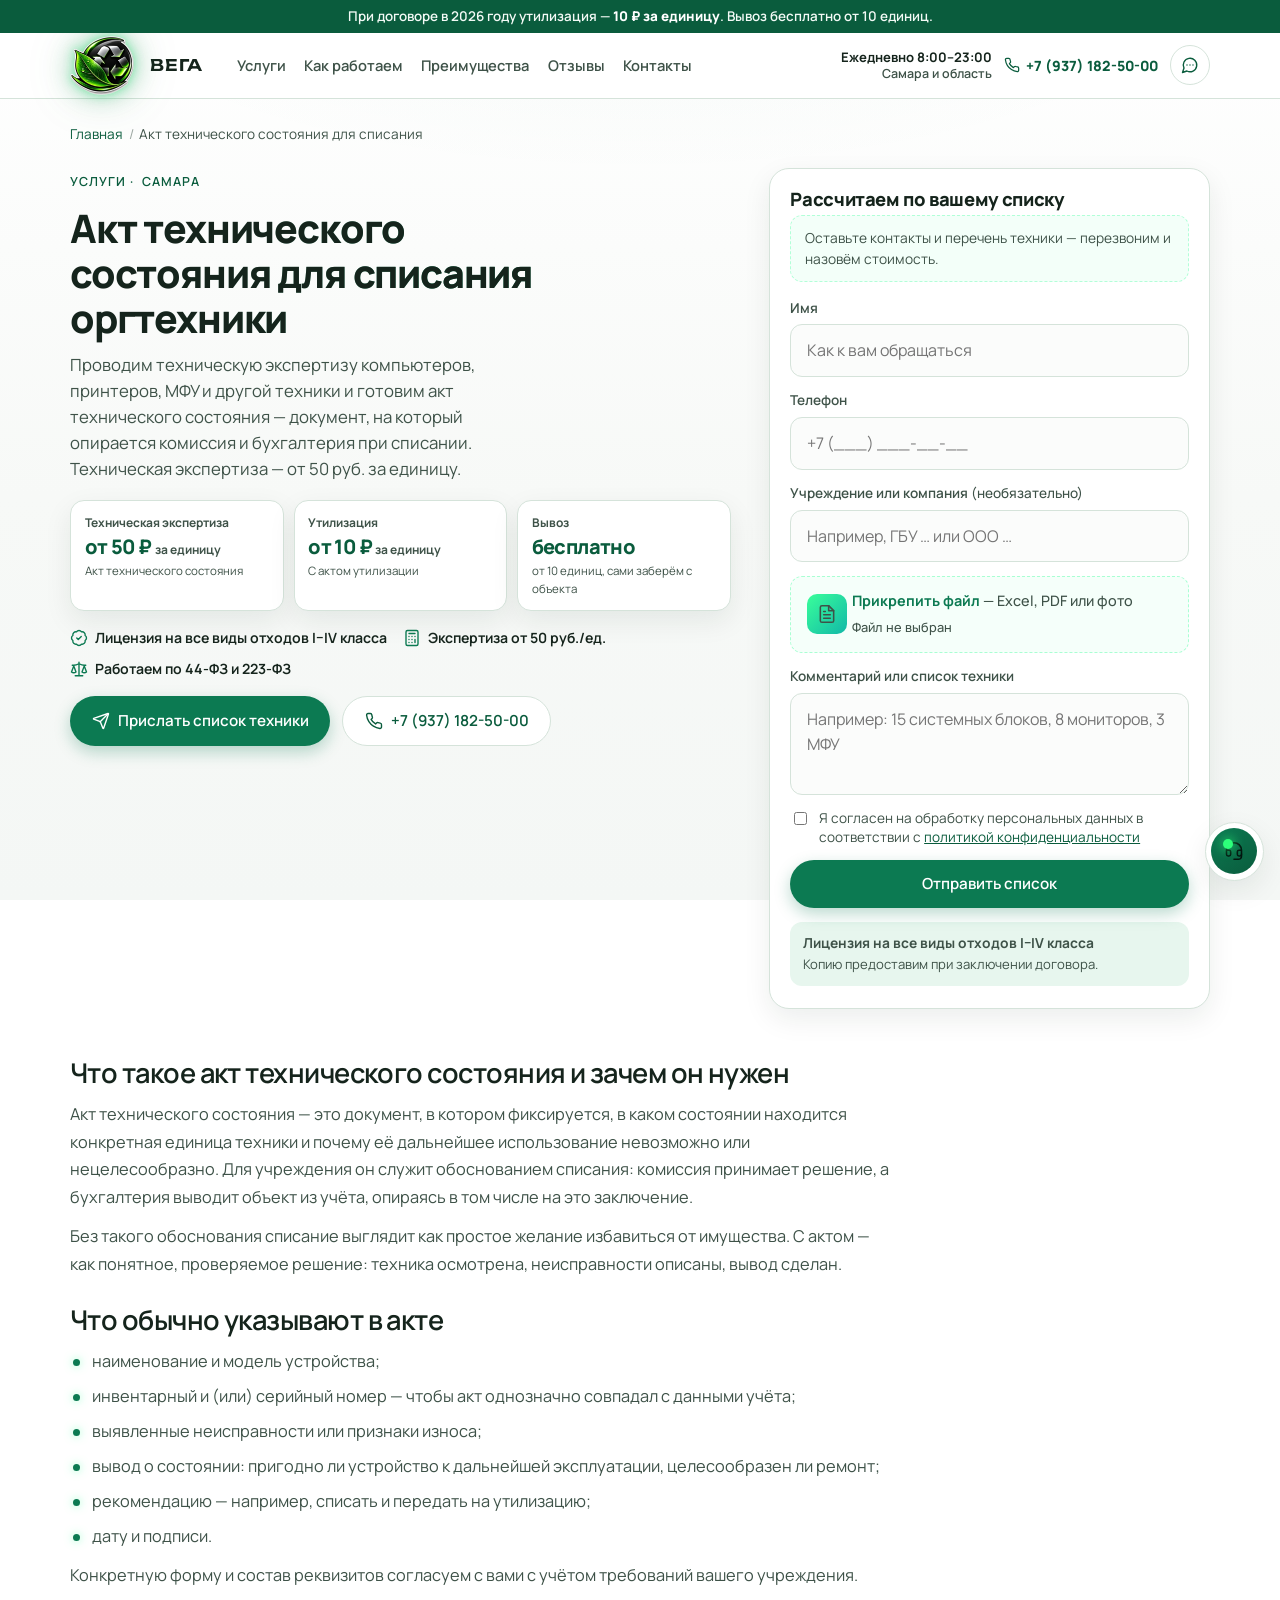
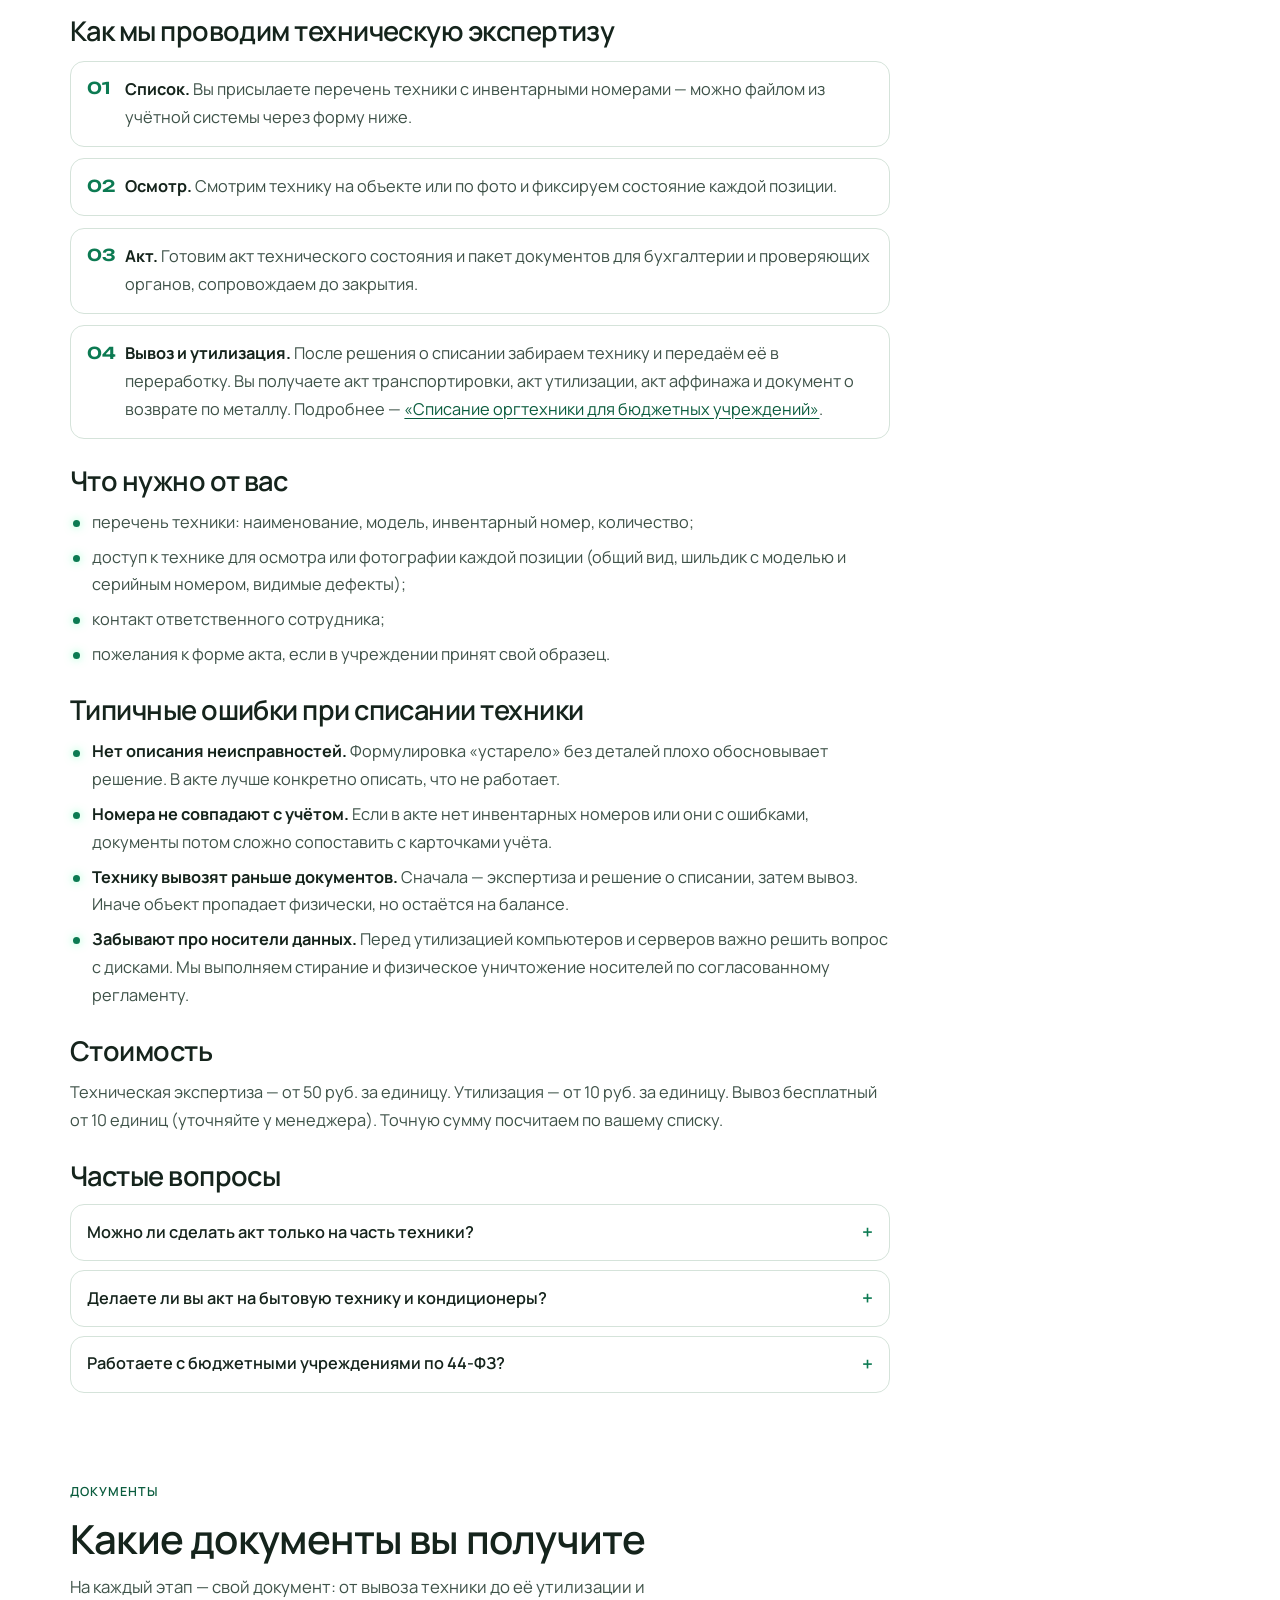
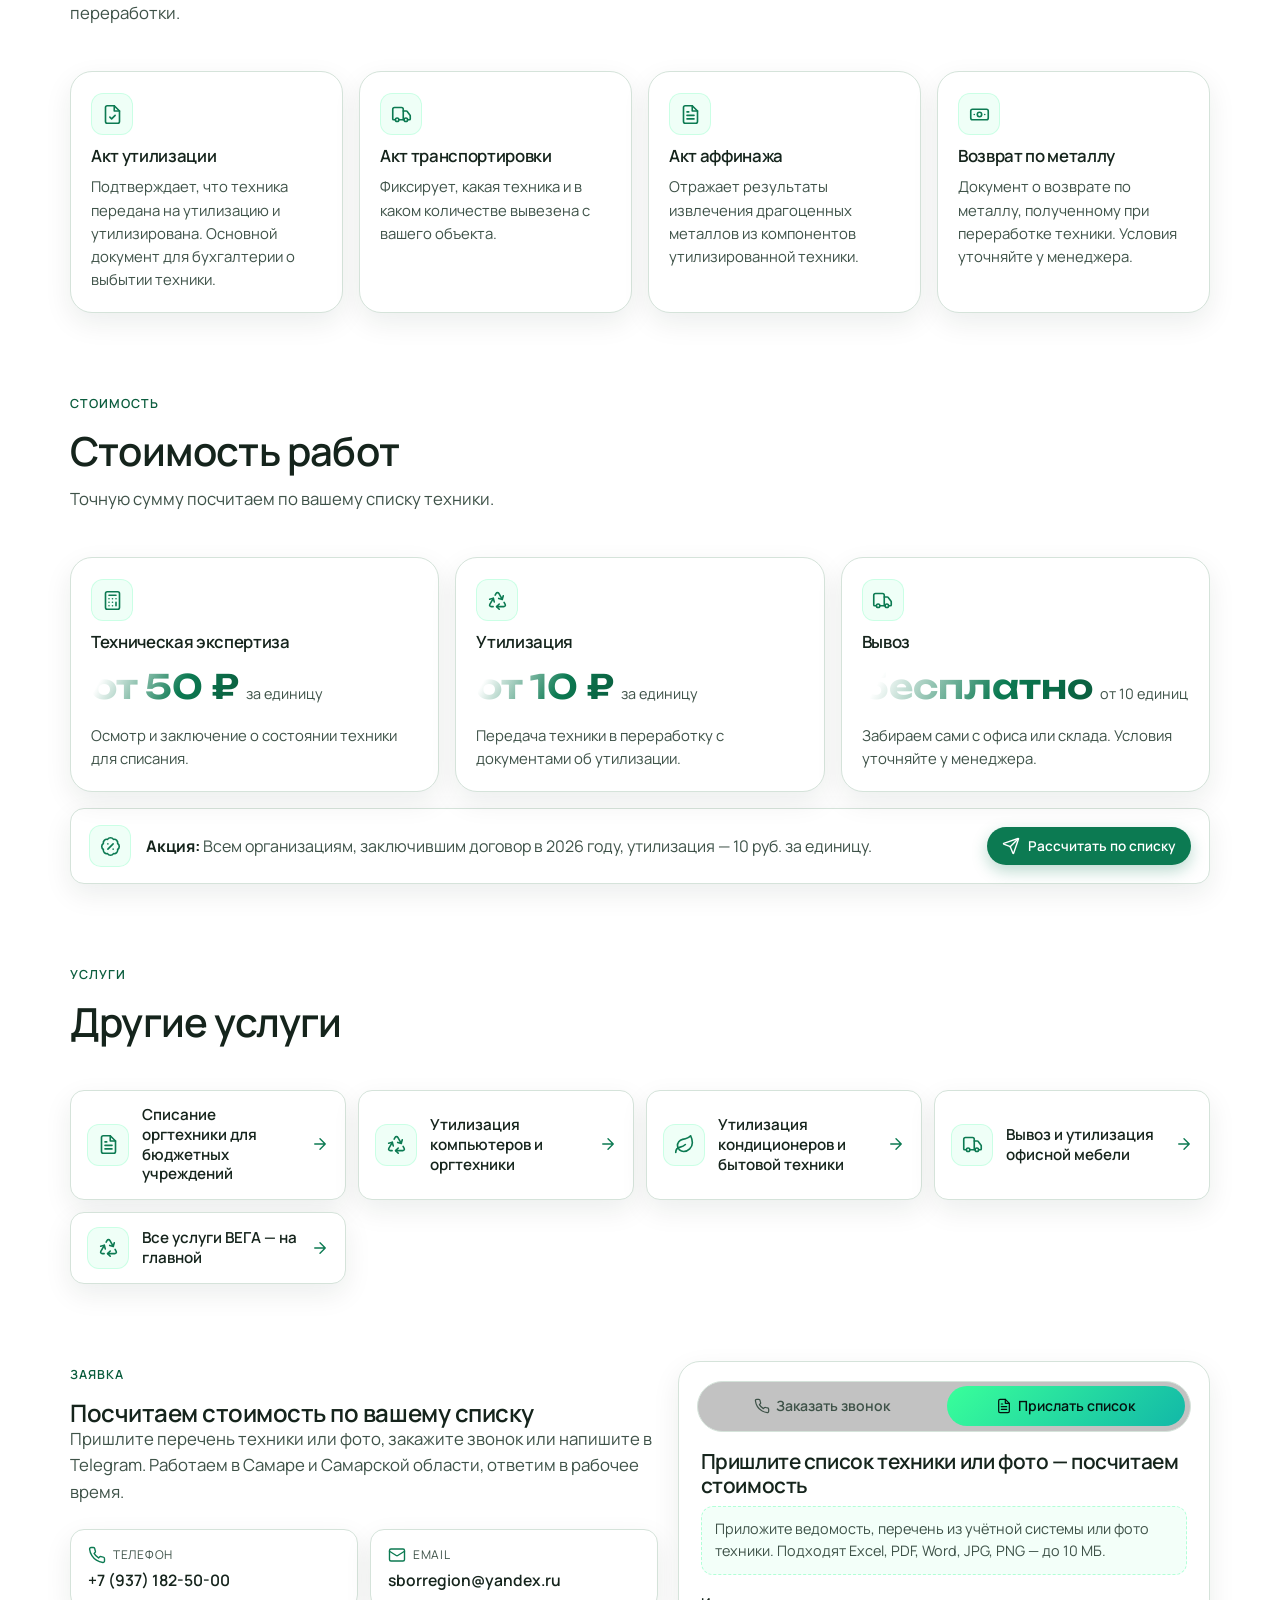
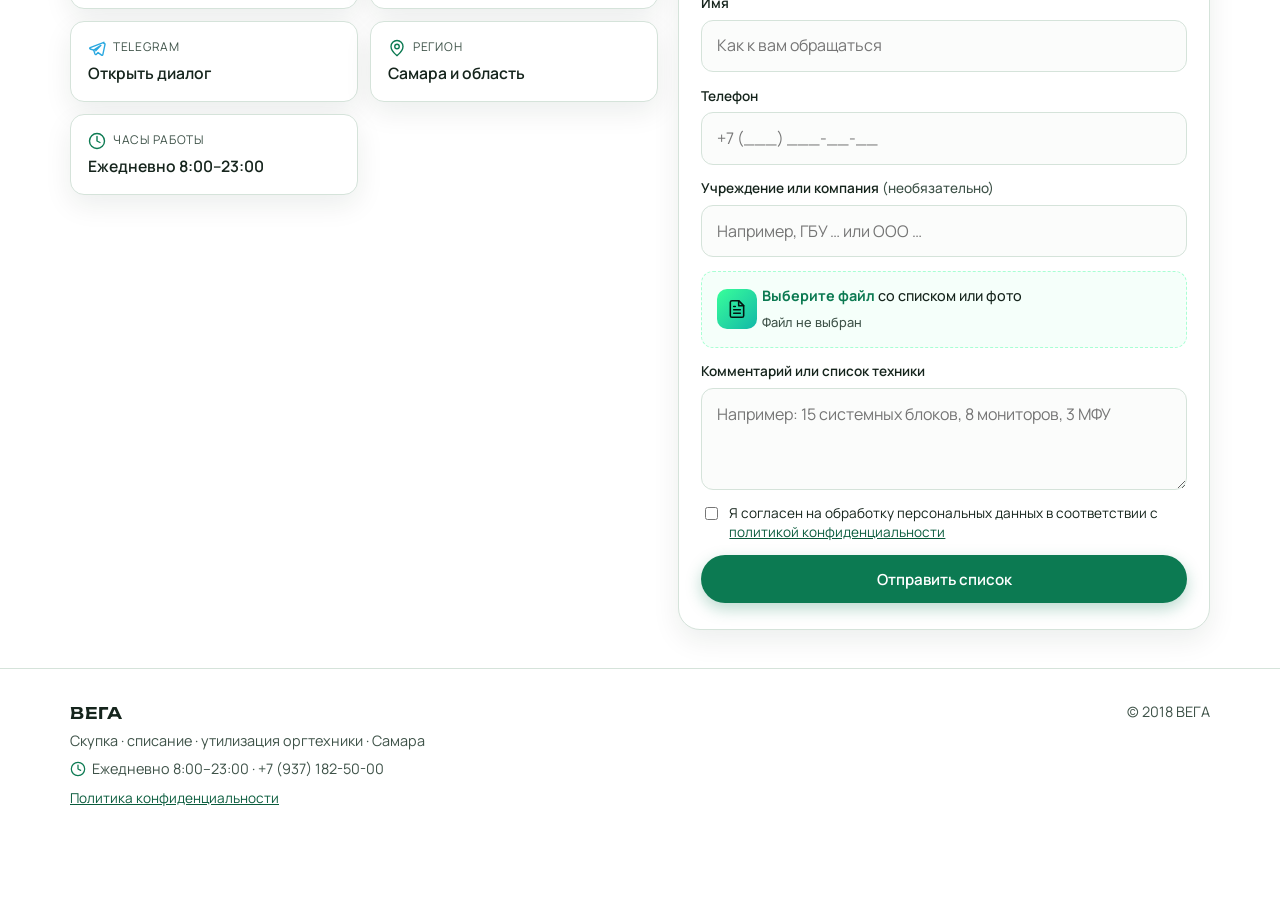
==== commit 24ff630f: "Шапка: новый логотип с подсветкой и официальный значок Max" ====
--- a/akt-tehnicheskogo-sostoyaniya/index.html
+++ b/akt-tehnicheskogo-sostoyaniya/index.html
@@ -55,7 +55,7 @@
     <script type="module" crossorigin src="/assets/index-v20261119e.js"></script>
     <link rel="stylesheet" crossorigin href="/assets/index-BDVqrncC.css">
     <link rel="stylesheet" href="/assets/extra-v20261121a.css">
-    <link rel="stylesheet" href="/assets/extra-v20261125a.css">
+    <link rel="stylesheet" href="/assets/extra-v20261125b.css">
     <script type="module" src="/assets/extra-v20261125a.js"></script>
   </head>
   <body>
@@ -64,7 +64,7 @@
     <header class="site-header glass" id="top">
       <div class="container header-inner">
         <a class="logo" href="/" aria-label="ВЕГА — на главную">
-          <span class="lacq lacq--sm logo-mark logo-mark--img logo-shimmer" aria-hidden="true"><img src="/assets/vega-logo-sm.svg" width="46" height="46" alt="" decoding="async"/><span class="lacq-gloss"></span></span>
+          <span class="lacq lacq--sm logo-mark logo-mark--img logo-shimmer logo-mark--glow" aria-hidden="true"><img src="/assets/vega-logo-header.svg" width="64" height="59" alt="" decoding="async"/></span>
           <span class="logo-text" data-brand>ВЕГА</span>
         </a>
         <nav class="nav" aria-label="Основная навигация">
@@ -388,7 +388,7 @@
             target="_blank"
             rel="noopener noreferrer"
           >
-            <svg class="ic" aria-hidden="true" focusable="false"><use href="#i-max"/></svg>Max
+            <img class="ic ic-max" src="/assets/max-icon.svg" alt="" width="18" height="18" decoding="async"/>Max
           </a>
           <a
             id="modal-tg"
--- a/assets/extra-v20261125b.css
+++ b/assets/extra-v20261125b.css
@@ -0,0 +1,403 @@
+/* Light theme, velvet background, logo shimmer, first-screen layout — v20261125a */
+:root{
+  color-scheme:light;
+  --bg-deep:#ffffff;
+  --bg-mid:#f6f8f6;
+  --graph:#f3f6f4;
+  --glass:#fffffff5;
+  --glass-strong:#ffffff;
+  --glass-border:#d5e3da;
+  --glass-highlight:#ffffff;
+  --text:#15241c;
+  --text-muted:#3e5248;
+  --neon:#0c7a52;
+  --neon-soft:#0c7a5226;
+  --cyan:#0a5c3d;
+  --cyan-soft:#0c7a5214;
+  --danger:#b42318;
+  --shadow-glow:0 10px 28px rgba(15,40,28,.08);
+  --header-h:64px;
+}
+
+html,body{background-color:#fff;color:var(--text)}
+body{
+  background-color:#fff;
+  background-image:
+    radial-gradient(ellipse 90% 50% at 50% -8%, rgba(12,122,82,.045), transparent 55%),
+    linear-gradient(180deg, #ffffff 0%, #f7f9f7 55%, #f4f7f5 100%),
+    url("data:image/svg+xml;utf8,<svg xmlns='http://www.w3.org/2000/svg' width='180' height='180'><filter id='n'><feTurbulence type='fractalNoise' baseFrequency='0.9' numOctaves='4' stitchTiles='stitch'/><feColorMatrix values='0 0 0 0 0.08  0 0 0 0 0.16  0 0 0 0 0.11  0 0 0 0.035 0'/></filter><rect width='100%' height='100%' filter='url(%23n)'/></svg>");
+  background-attachment:fixed,fixed,fixed;
+  background-size:auto,auto,180px 180px;
+}
+
+/* Hide the old dark stage; keep a very soft veil so the grain reads as matte velvet */
+.bg-stage{
+  background:
+    radial-gradient(900px 500px at 12% 0%, rgba(12,122,82,.04), transparent 60%),
+    radial-gradient(700px 420px at 92% 8%, rgba(10,92,61,.03), transparent 55%);
+  opacity:1;
+}
+.bg-stage .bg-orb{opacity:.18;filter:blur(80px);background:rgba(12,122,82,.18)!important}
+.bg-stage .bg-noise{opacity:.12}
+
+.glass{
+  background:#fff;
+  border:1px solid var(--glass-border);
+  -webkit-backdrop-filter:none;
+  backdrop-filter:none;
+  box-shadow:var(--shadow-glow);
+}
+
+.btn-primary{
+  color:#fff;
+  background:var(--neon);
+  box-shadow:0 6px 16px rgba(12,122,82,.28);
+}
+.btn-primary:hover{background:var(--cyan);color:#fff}
+.btn-secondary,.btn-ghost{
+  color:var(--cyan);
+  background:#fff;
+  border:1px solid var(--glass-border);
+}
+.btn-tg{background:#229ed9;color:#fff;border:0}
+
+/* Static promo, not a running line */
+.promo-ticker{display:none!important}
+.promo-bar{
+  background:var(--cyan);
+  color:#f3faf6;
+  font-size:.84rem;
+  font-weight:600;
+  text-align:center;
+  padding:.45rem 1rem;
+  line-height:1.4;
+  position:relative;
+  z-index:70;
+}
+.promo-bar strong{color:#fff;font-weight:800}
+
+/* Full-width light header */
+.site-header{
+  width:100%;
+  max-width:none;
+  margin:0;
+  top:0;
+  padding:0;
+  border-radius:0;
+  background:rgba(255,255,255,.92);
+  border:0;
+  border-bottom:1px solid var(--glass-border);
+  box-shadow:none;
+  -webkit-backdrop-filter:blur(10px);
+  backdrop-filter:blur(10px);
+}
+.site-header.glass{background:rgba(255,255,255,.92);box-shadow:none;border-radius:0;border:0;border-bottom:1px solid var(--glass-border)}
+.header-inner{max-width:1180px;margin:0 auto;padding:.55rem 1.25rem;gap:1.1rem}
+.logo-text{color:var(--text);letter-spacing:.04em}
+.nav a{color:var(--text-muted);font-weight:600}
+.nav a:hover{color:var(--cyan)}
+.header-phone{color:var(--cyan)!important;font-weight:800}
+.header-hours{text-align:right;line-height:1.25;font-size:.78rem;color:var(--text-muted);font-weight:600}
+.header-hours b{display:block;color:var(--text);font-size:.82rem}
+.nav-toggle span{background:var(--text)}
+
+/* Owner logo: bright cut-out, LED halo, thin shimmer. */
+.lacq-gloss{display:none!important;animation:none!important;opacity:0!important;background:none!important}
+.site-header,.header-inner,.logo{overflow:visible}
+.logo-mark.logo-mark--img,
+.logo-mark--glow{
+  width:64px;
+  height:59px;
+  margin:-6px 6px -6px 0;
+  background:none!important;
+  box-shadow:none!important;
+  border-radius:0!important;
+  overflow:visible;
+  position:relative;
+  flex:none;
+  display:block;
+  line-height:0;
+}
+.logo-mark--glow img,
+.logo-mark img,
+.logo-shimmer img,
+.lacq img{
+  width:100%;
+  height:100%;
+  object-fit:contain;
+  opacity:1!important;
+  filter:none!important;
+  -webkit-filter:none!important;
+  display:block;
+  position:relative;
+  z-index:1;
+}
+.logo-mark--glow{
+  filter:drop-shadow(0 0 5px rgba(46,230,120,.5)) drop-shadow(0 0 12px rgba(16,160,80,.3)) drop-shadow(0 0 20px rgba(10,120,60,.18));
+  animation:logo-breathe 3.4s ease-in-out infinite;
+}
+@keyframes logo-breathe{
+  0%,100%{filter:drop-shadow(0 0 5px rgba(46,230,120,.42)) drop-shadow(0 0 11px rgba(16,160,80,.26)) drop-shadow(0 0 18px rgba(10,120,60,.14))}
+  50%{filter:drop-shadow(0 0 8px rgba(80,255,150,.72)) drop-shadow(0 0 18px rgba(20,190,90,.42)) drop-shadow(0 0 28px rgba(10,140,70,.26))}
+}
+.logo-shimmer{
+  position:relative;
+  display:block;
+  overflow:visible;
+  border-radius:0;
+  line-height:0;
+}
+.logo-shimmer::after{
+  content:"";
+  position:absolute;
+  inset:-4%;
+  z-index:2;
+  pointer-events:none;
+  background:linear-gradient(115deg,transparent 0%,transparent 42%,rgba(255,255,255,0) 46%,rgba(255,255,255,.22) 50%,rgba(180,255,210,.1) 53%,transparent 58%,transparent 100%);
+  background-size:260% 100%;
+  background-position:130% 0;
+  animation:logo-shimmer 7.5s ease-in-out infinite;
+  mix-blend-mode:soft-light;
+  opacity:.65;
+}
+@keyframes logo-shimmer{
+  0%{background-position:130% 0}
+  100%{background-position:-40% 0}
+}
+@media (prefers-reduced-motion:reduce){
+  .logo-mark--glow{animation:none;filter:drop-shadow(0 0 6px rgba(46,230,120,.55)) drop-shadow(0 0 14px rgba(16,160,80,.32))}
+  .logo-shimmer::after{animation:none;display:none}
+}
+
+/* Official MAX icon, same size as other icons */
+img.ic-max,.ic-max{
+  width:1.15em;
+  height:1.15em;
+  display:inline-block;
+  object-fit:contain;
+  flex:none;
+  vertical-align:-.2em;
+}
+.channel-label .ic-max,.btn .ic-max,.channel-btn .ic-max,.btn-max .ic-max{
+  width:18px;
+  height:18px;
+}
+
+/* Reveal: always visible */
+[data-reveal],[data-reveal].is-visible{opacity:1!important;transform:none!important;transition:none!important}
+
+/* Home first screen */
+.hero{padding:1.6rem 0 1.4rem}
+.hero-grid{grid-template-columns:1.12fr .88fr;align-items:start;gap:2rem}
+.hero-copy .eyebrow{
+  display:inline-flex;align-items:center;gap:.45rem;
+  background:#e7f6ee;color:var(--cyan);
+  font-size:.8rem;font-weight:700;
+  padding:.28rem .75rem;border-radius:999px;
+  margin:0 0 .9rem;
+}
+.hero h1, .svc-title{
+  color:var(--text);
+  font-family:var(--font-body);
+  font-weight:800;
+  letter-spacing:-.03em;
+  font-size:clamp(1.7rem,3.4vw,2.45rem);
+  line-height:1.15;
+  max-width:18ch;
+  margin:0 0 .7rem;
+}
+.hero-line{max-width:none;font-size:inherit;font-weight:inherit;color:inherit}
+.hero-lead,.svc-lead{color:var(--text-muted);font-size:1.05rem;max-width:46ch;margin:.15rem 0 1.1rem}
+.hero-prices{display:grid;grid-template-columns:repeat(3,1fr);gap:.6rem;margin:0 0 1rem}
+.hero-price{
+  background:#fff;border:1px solid var(--glass-border);border-radius:14px;
+  padding:.8rem .85rem;box-shadow:var(--shadow-glow);
+}
+.hero-price .lab{font-size:.75rem;font-weight:700;color:var(--text-muted);margin-bottom:.15rem}
+.hero-price .val{font-size:1.25rem;font-weight:800;color:var(--cyan);letter-spacing:-.03em;line-height:1.2}
+.hero-price .val span{font-size:.75rem;font-weight:700;color:var(--text-muted);letter-spacing:0}
+.hero-price .hint{font-size:.72rem;color:var(--text-muted);margin-top:.2rem}
+.hero-trust{margin-top:.35rem}
+.hero-trust li{color:var(--text);font-weight:650}
+.hero-cta{margin-top:1rem}
+.hero-cta .btn-primary{min-height:50px}
+.hero-note{margin-top:.7rem;font-size:.82rem;color:var(--text-muted)}
+
+.hero-panel{
+  background:#fff;border:1px solid var(--glass-border);border-radius:20px;
+  box-shadow:var(--shadow-glow);padding:1.25rem 1.25rem 1.15rem;
+}
+.hero-panel h2{font-size:1.15rem;font-weight:800;margin:0 0 .3rem;font-family:var(--font-body)}
+.hero-panel .form-note{margin:0 0 1rem;font-size:.86rem}
+.hero-panel .lead-form label span{color:var(--text-muted)}
+.hero-panel input,.hero-panel textarea,.hero-panel select{
+  background:#fbfcfb;border:1px solid var(--glass-border);color:var(--text)
+}
+.license-text{
+  margin-top:.85rem;padding:.7rem .8rem;background:#e7f6ee;border-radius:12px;
+  font-size:.82rem;color:var(--text);line-height:1.45;
+}
+.license-text b{display:block;font-size:.86rem;margin-bottom:.15rem}
+
+.hero-stage,.shred-scene{display:none!important}
+
+/* Sections on light ground */
+.section-alt{background:transparent}
+.section-head h2,.svc-article h2,h2,h3{color:var(--text);font-family:var(--font-body)}
+.section-lead,.prose p,.prose li{color:var(--text-muted)}
+.prose{color:var(--text)}
+.price-val{color:var(--cyan)}
+.svc-link,.channel-btn,.form-card,.service-card,.doc-card,.price-card,.process-step,.benefit-card,.review-card{
+  background:#fff;color:var(--text)
+}
+
+/* Collapse empty reviews */
+.reviews-compact .reviews-empty{display:none}
+.reviews-compact .reviews-intro{
+  background:#fff;border:1px solid var(--glass-border);border-radius:14px;
+  padding:1rem 1.15rem;box-shadow:var(--shadow-glow);max-width:40rem;
+}
+.reviews-compact details.review-details{margin-top:1rem}
+.reviews-compact details.review-details>summary{
+  cursor:pointer;font-weight:700;color:var(--cyan);list-style:none;
+  display:inline-flex;align-items:center;gap:.4rem;
+}
+.reviews-compact details.review-details>summary::-webkit-details-marker{display:none}
+.reviews-compact .review-form-card{margin-top:.85rem}
+
+/* Sticky mobile bar */
+.mob-bar{
+  display:none;
+  position:fixed;left:0;right:0;bottom:0;z-index:80;
+  background:#fff;border-top:1px solid var(--glass-border);
+  padding:.6rem .75rem calc(.6rem + env(safe-area-inset-bottom));
+  gap:.5rem;
+  box-shadow:0 -8px 24px rgba(15,40,28,.06);
+}
+.mob-bar .btn{flex:1;min-height:48px;justify-content:center}
+
+@media (width<=980px){
+  .hero-grid,.svc-hero-grid{grid-template-columns:1fr}
+  .hero-prices{grid-template-columns:1fr}
+  .hero-price{display:flex;flex-wrap:wrap;align-items:baseline;justify-content:space-between;gap:.15rem .75rem}
+  .hero-price .hint{width:100%}
+  .hero h1,.svc-title{max-width:none}
+}
+@media (width<=720px){
+  .header-hours{display:none}
+  .header-inner{padding:.45rem .8rem}
+  .promo-bar{font-size:.78rem;padding:.4rem .7rem}
+  .hero{padding:1rem 0 5.5rem}
+  .svc-hero{padding-bottom:5.5rem}
+  .hero-cta{flex-direction:column;align-items:stretch}
+  .hero-cta .btn{width:100%;flex:1 1 auto}
+  .mob-bar{display:flex}
+  .chat-dock{bottom:4.8rem;right:.8rem}
+  body{padding-bottom:0}
+}
+
+/* Inputs and forms readable on white */
+.lead-form input,.lead-form textarea,.lead-form select,
+input,textarea,select{
+  color:var(--text);
+  background:#fbfcfb;
+  border-color:var(--glass-border);
+}
+.form-note,.muted,footer, .site-footer, .site-footer p, .footer-hours{color:var(--text-muted)}
+.site-footer{border-top:1px solid var(--glass-border);background:transparent}
+.crumbs a{color:var(--cyan)}
+.crumbs{color:var(--text-muted)}
+
+.chat-fab{
+  background:#fff;
+  border:1px solid var(--glass-border);
+  box-shadow:var(--shadow-glow);
+  color:var(--text);
+}
+.chat-fab-status{color:var(--neon)}
+
+.svc-aside{background:#fff}
+.svc-points li{color:var(--text)}
+
+/* Contrast: links and prices stay clearly readable (AA) */
+a{color:var(--cyan)}
+.header-phone,.nav a{text-decoration:none}
+
+
+/* Guard: icons, honeypot, header phone on mobile, compact chat */
+.ic{width:1.15em;height:1.15em;flex:none;display:inline-block;vertical-align:-.2em;max-width:none}
+.btn .ic{width:18px;height:18px}
+.header-phone{display:inline-flex;align-items:center;gap:.4rem;white-space:nowrap}
+.header-phone .ic{width:16px;height:16px}
+.hero-trust li .ic{width:18px;height:18px;color:var(--neon)}
+.hp-field{position:absolute!important;left:-9999px!important;width:1px;height:1px;overflow:hidden;opacity:0}
+.site-header .header-actions .btn-sm[data-open-messenger]{font-size:0;gap:0;width:40px;min-height:40px;padding:0}
+.site-header .header-actions .btn-sm[data-open-messenger] .ic{width:18px;height:18px}
+.file-drop:hover,.file-drop:focus-within{background:#e7f6ee}
+
+@media (width<=720px){
+  .header-hours{display:none!important}
+  .header-actions{display:flex!important;margin-left:auto;margin-right:.4rem;gap:.35rem}
+  .header-actions .btn-sm[data-open-messenger]{display:none}
+  .header-phone{display:inline-flex!important;font-size:.82rem}
+  .nav{display:none}
+  .site-header.is-open .nav{display:flex}
+  .site-header.is-open .header-actions .btn-sm[data-open-messenger]{display:inline-flex}
+  .chat-fab-body{display:none}
+  .chat-fab{padding:.35rem;gap:0;border-radius:50%}
+  .chat-fab .chat-avatar{width:46px;height:46px}
+}
+
+/* Hero and existing forms: one field per row, light fields */
+#hero-file-form,
+form[data-lead-kind]{gap:.85rem;display:grid}
+#hero-file-form label,
+form[data-lead-kind] label{gap:.35rem;display:grid}
+#hero-file-form label span,
+form[data-lead-kind] label span{font-size:.85rem;font-weight:600}
+#hero-file-form label em,
+form[data-lead-kind] label em{color:var(--text-muted);font-style:normal;font-weight:500}
+#hero-file-form input:not([type=checkbox]):not([type=file]),
+#hero-file-form textarea,
+form[data-lead-kind] input:not([type=checkbox]):not([type=file]),
+form[data-lead-kind] textarea,
+#callback-form input,
+#callback-form textarea,
+#file-form input:not([type=checkbox]):not([type=file]),
+#file-form textarea,
+#review-form input:not([type=checkbox]):not([type=file]),
+#review-form select,
+#review-form textarea{
+  border:1px solid var(--glass-border);
+  width:100%;
+  background:#fbfcfb !important;
+  color:var(--text) !important;
+  border-radius:12px;
+  outline:none;
+  padding:.8rem .95rem;
+  box-sizing:border-box;
+}
+#hero-file-form input:focus,
+#hero-file-form textarea:focus,
+form[data-lead-kind] input:focus,
+form[data-lead-kind] textarea:focus{
+  border-color:var(--neon);
+  box-shadow:0 0 0 3px var(--neon-soft);
+}
+
+/* Compact messenger button on all screens: do not cover the form submit */
+.chat-fab-body{display:none !important}
+.chat-fab{padding:.35rem;gap:0;border-radius:50%}
+.chat-fab .chat-avatar{width:46px;height:46px}
+.chat-dock{right:1rem;bottom:1.2rem}
+@media (width<=720px){
+  .chat-dock{bottom:4.8rem;right:.8rem}
+}
+.hero-panel{padding-bottom:1.4rem}
+.hero-panel .license-text{margin-top:.85rem;font-size:.82rem;line-height:1.45;color:var(--text-muted)}
+
+/* Shorter service pages: less empty space, content stays visible */
+.section{padding-top:2.4rem;padding-bottom:2.4rem}
+.svc-body{padding-top:1.6rem}
+.svc-article.prose h2{margin-top:1.6rem}
+.svc-article.prose h2:first-child{margin-top:0}
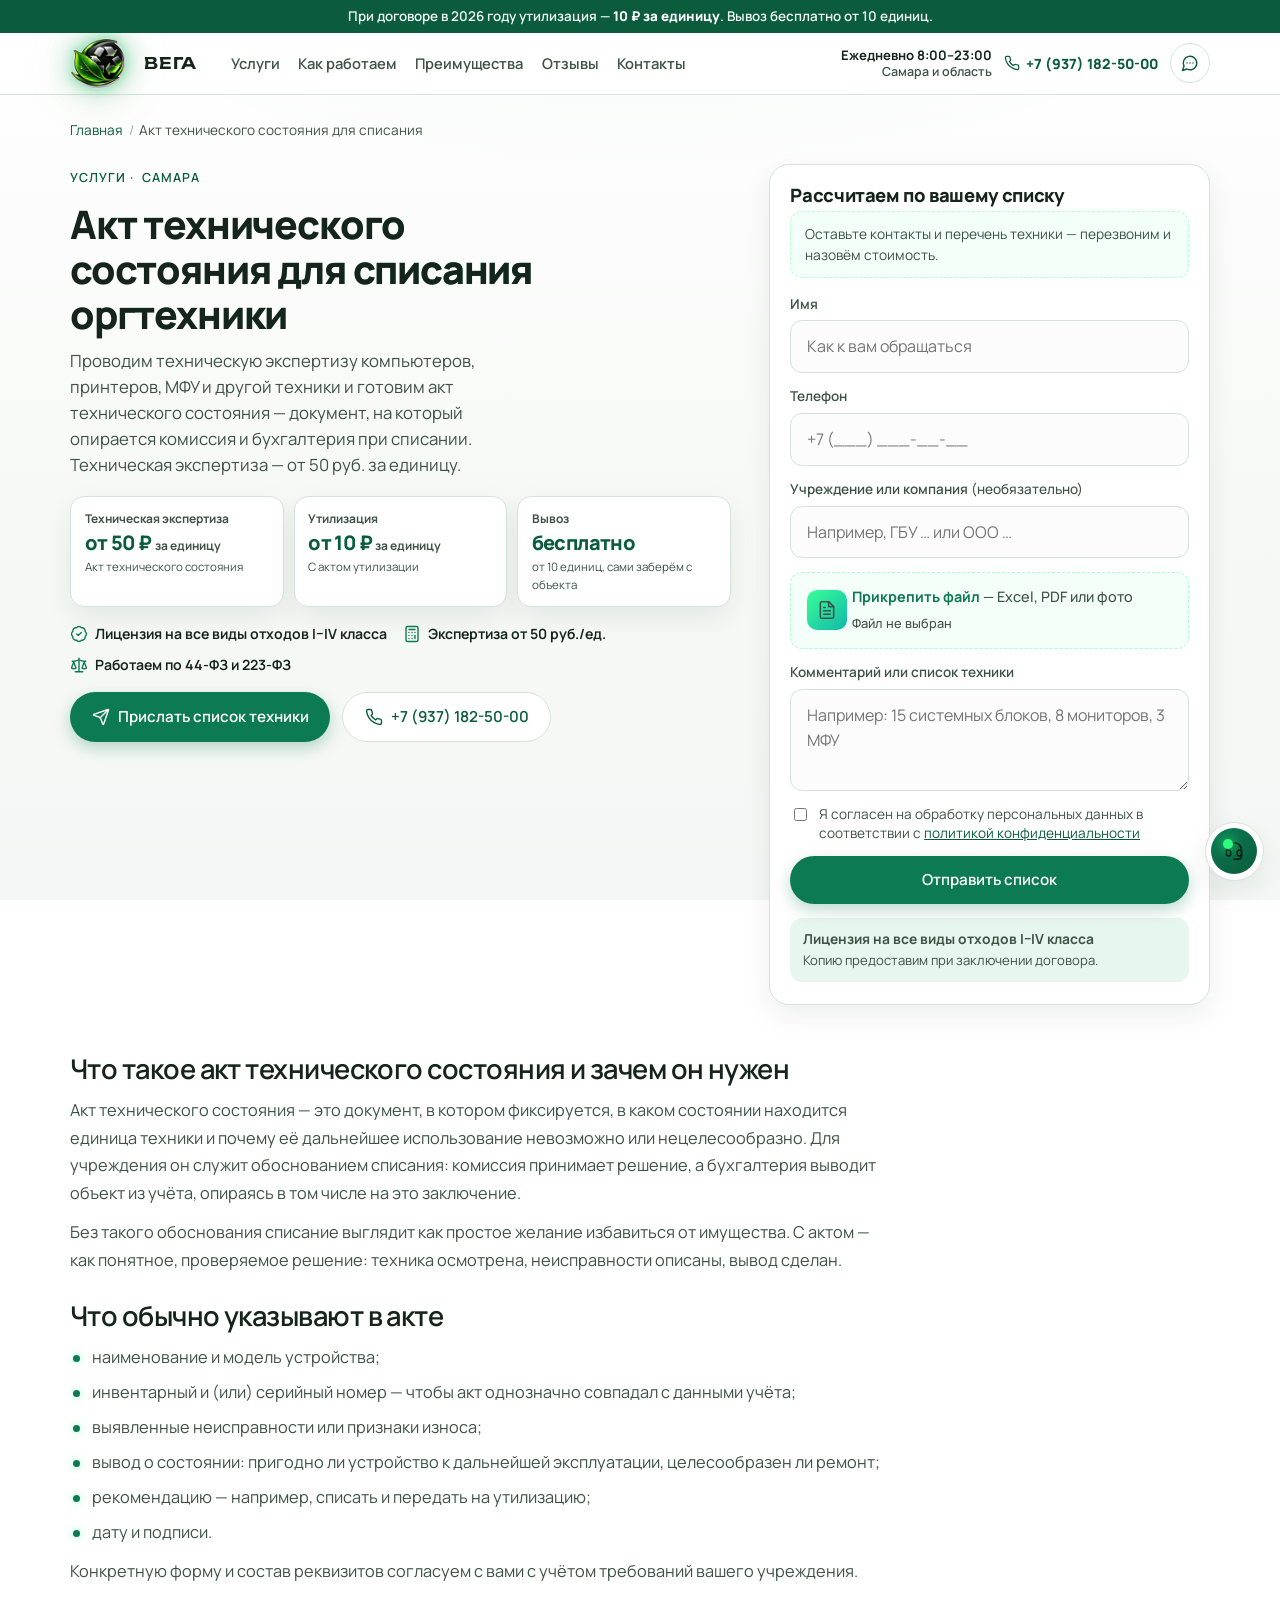
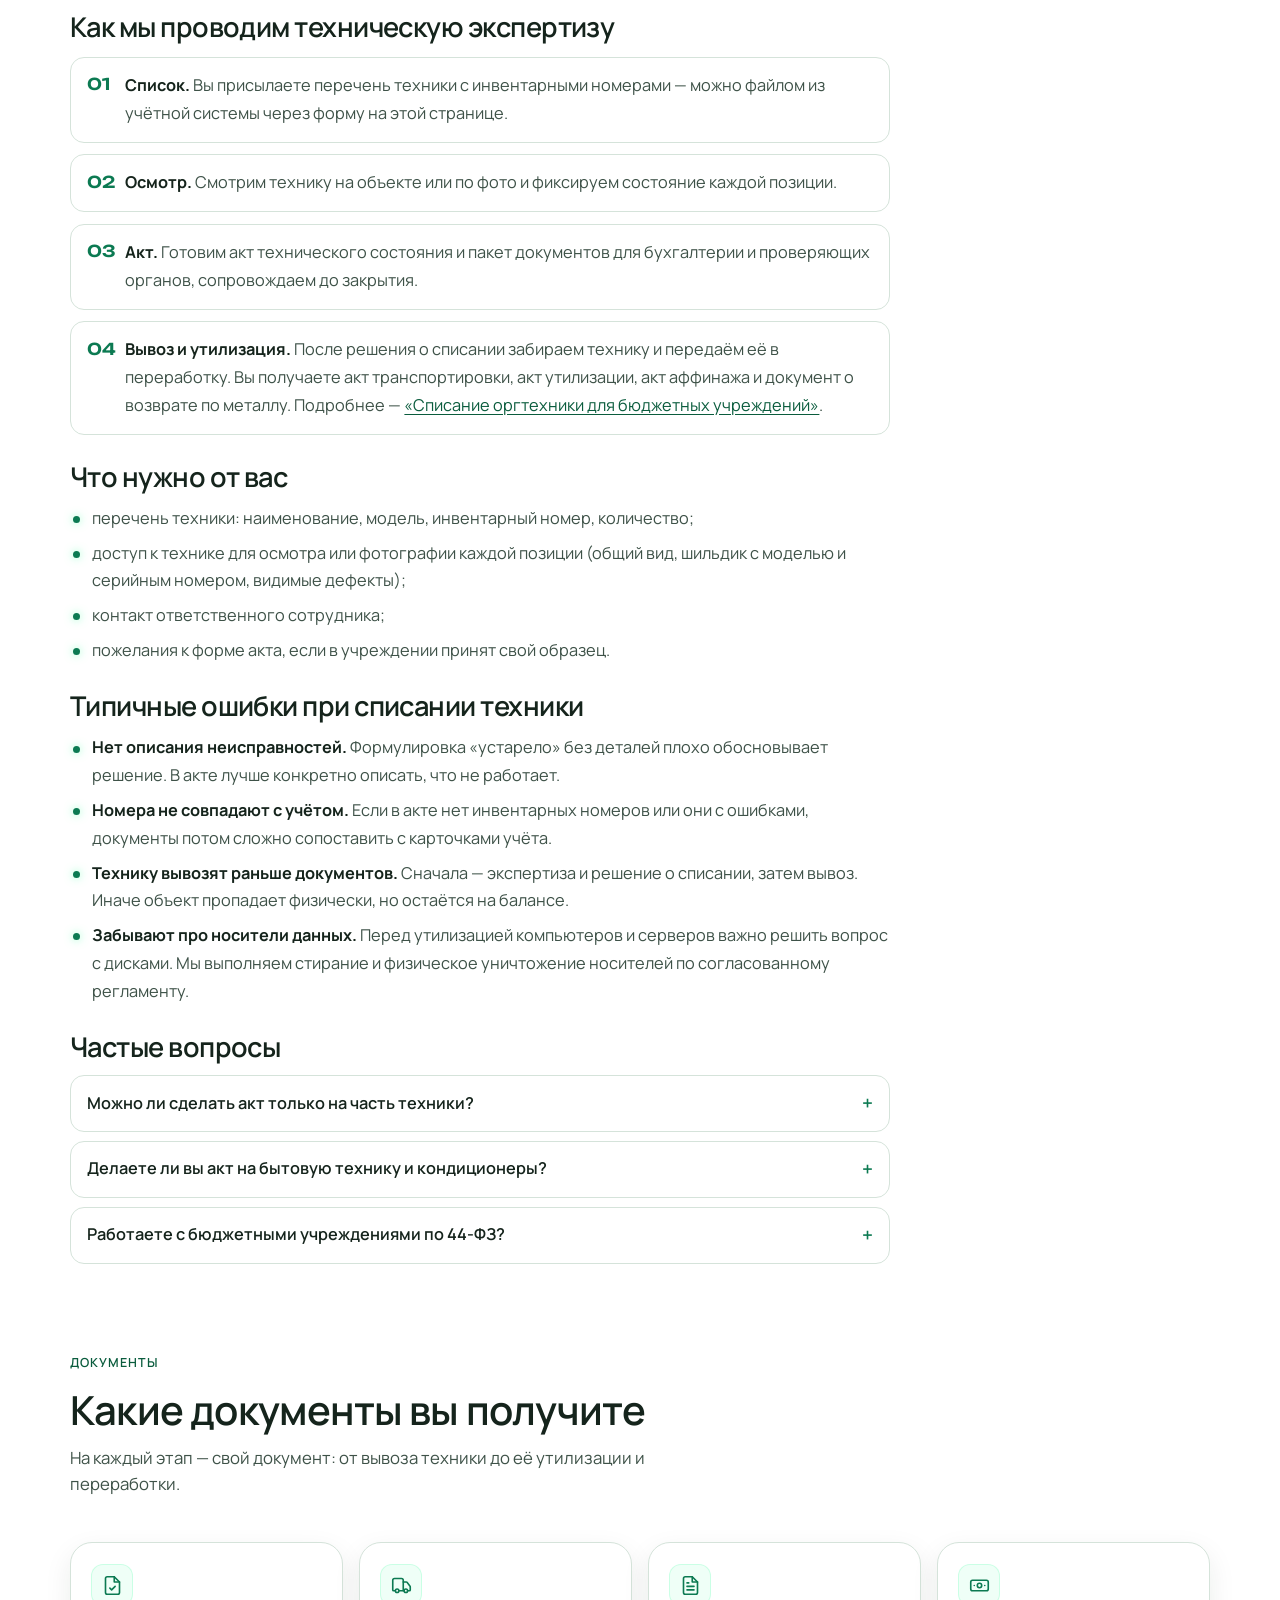
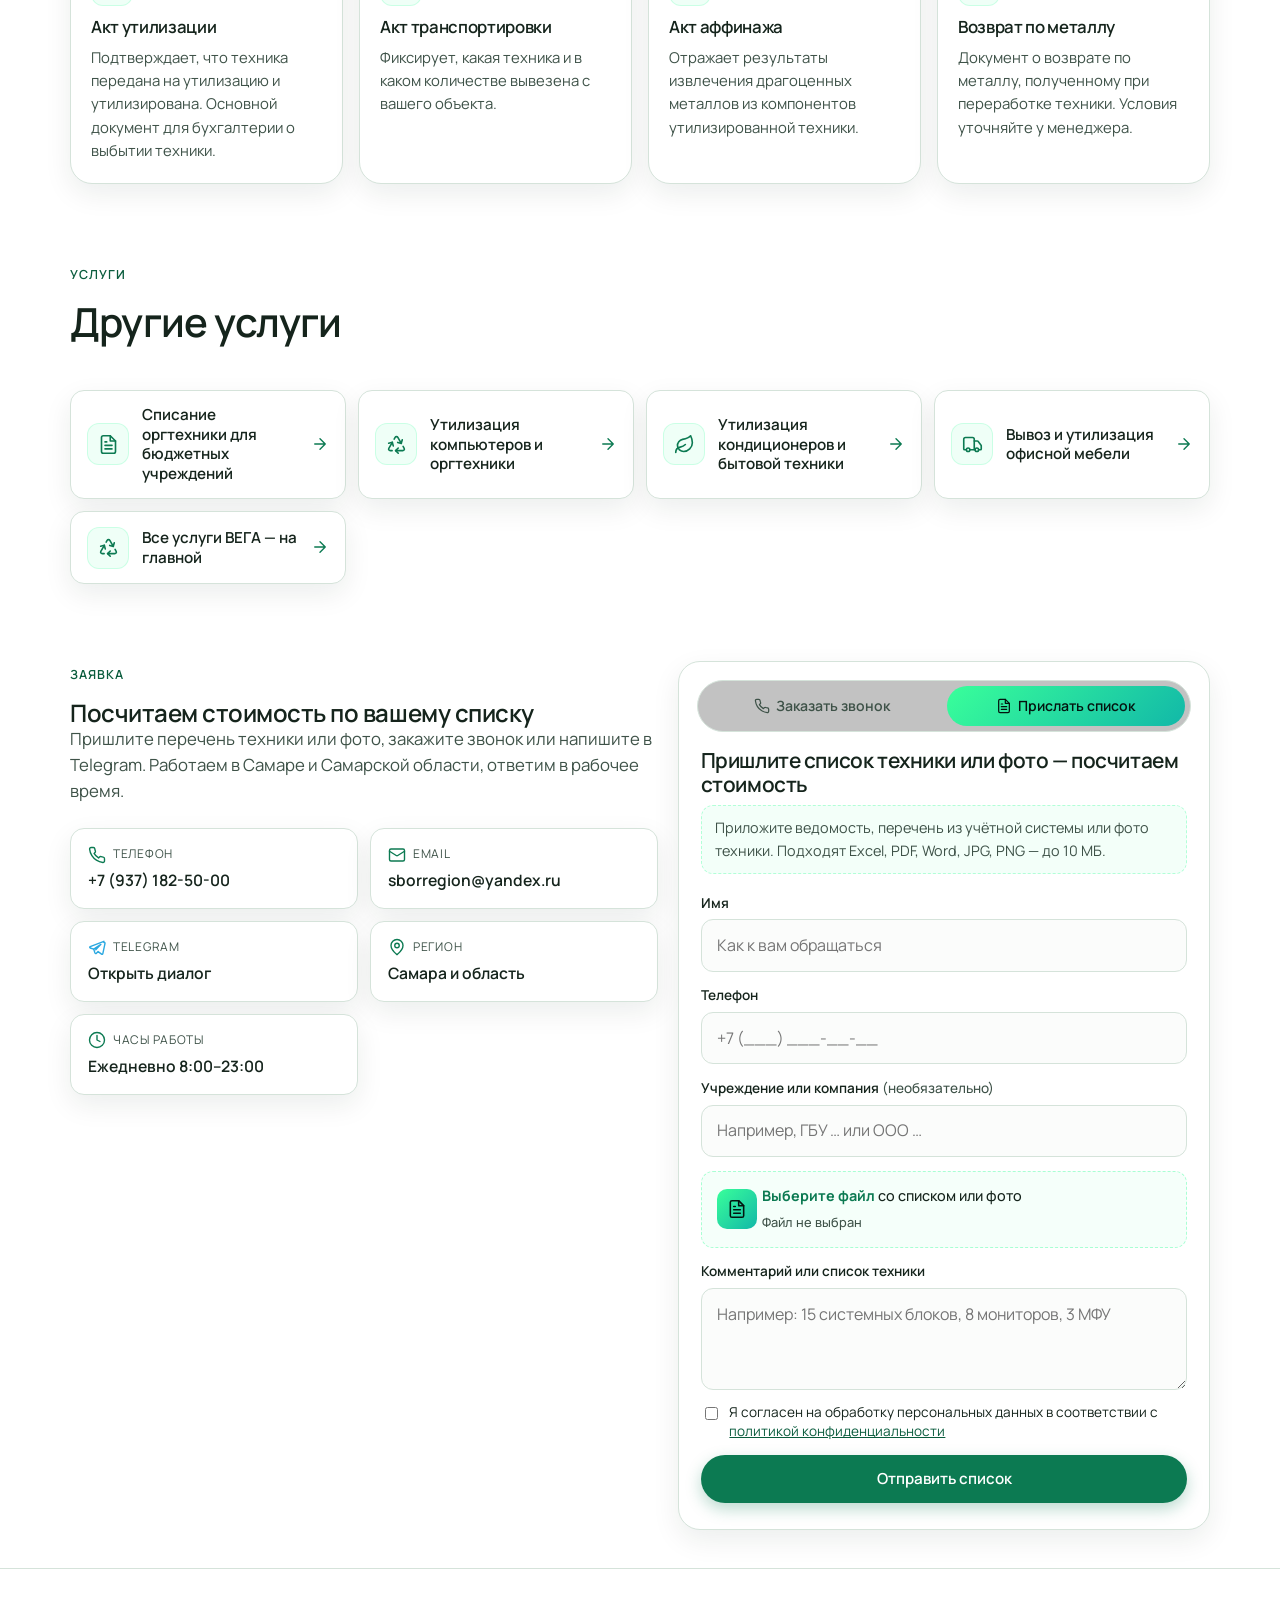
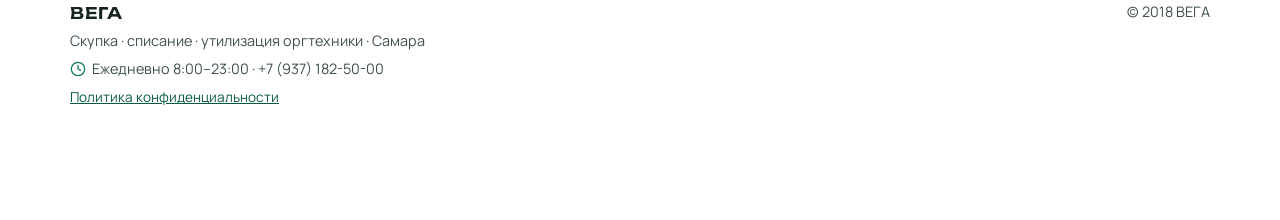
==== commit 331b4531: "Короче страницы списания и акта: без повторного блока цен" ====
--- a/akt-tehnicheskogo-sostoyaniya/index.html
+++ b/akt-tehnicheskogo-sostoyaniya/index.html
@@ -55,7 +55,7 @@
     <script type="module" crossorigin src="/assets/index-v20261119e.js"></script>
     <link rel="stylesheet" crossorigin href="/assets/index-BDVqrncC.css">
     <link rel="stylesheet" href="/assets/extra-v20261121a.css">
-    <link rel="stylesheet" href="/assets/extra-v20261125b.css">
+    <link rel="stylesheet" href="/assets/extra-v20261125c.css">
     <script type="module" src="/assets/extra-v20261125a.js"></script>
   </head>
   <body>
@@ -64,7 +64,7 @@
     <header class="site-header glass" id="top">
       <div class="container header-inner">
         <a class="logo" href="/" aria-label="ВЕГА — на главную">
-          <span class="lacq lacq--sm logo-mark logo-mark--img logo-shimmer logo-mark--glow" aria-hidden="true"><img src="/assets/vega-logo-header.svg" width="64" height="59" alt="" decoding="async"/></span>
+          <span class="lacq lacq--sm logo-mark logo-mark--img logo-shimmer logo-mark--glow" aria-hidden="true"><img src="/assets/vega-logo-header.svg" width="56" height="51" alt="" decoding="async"/></span>
           <span class="logo-text" data-brand>ВЕГА</span>
         </a>
         <nav class="nav" aria-label="Основная навигация">
@@ -102,7 +102,7 @@
               <p class="eyebrow">Услуги · <span data-city>Самара</span></p>
               <h1 class="svc-title">Акт технического состояния для списания оргтехники</h1>
               <p class="hero-lead svc-lead">Проводим техническую экспертизу компьютеров, принтеров, МФУ и другой техники и готовим акт технического состояния — документ, на который опирается комиссия и бухгалтерия при списании. Техническая экспертиза — от 50 руб. за единицу.</p>
-            <div class="hero-prices" aria-label="Стоимость работ">
+            <div class="hero-prices" id="prices" aria-label="Стоимость работ">
               <div class="hero-price">
                 <div class="lab">Техническая экспертиза</div>
                 <div class="val">от 50 ₽ <span>за единицу</span></div>
@@ -162,7 +162,7 @@
         <div class="container">
           <article class="svc-article prose">
 <h2>Что такое акт технического состояния и зачем он нужен</h2>
-<p>Акт технического состояния — это документ, в котором фиксируется, в каком состоянии находится конкретная единица техники и почему её дальнейшее использование невозможно или нецелесообразно. Для учреждения он служит обоснованием списания: комиссия принимает решение, а бухгалтерия выводит объект из учёта, опираясь в том числе на это заключение.</p>
+<p>Акт технического состояния — это документ, в котором фиксируется, в каком состоянии находится единица техники и почему её дальнейшее использование невозможно или нецелесообразно. Для учреждения он служит обоснованием списания: комиссия принимает решение, а бухгалтерия выводит объект из учёта, опираясь в том числе на это заключение.</p>
 <p>Без такого обоснования списание выглядит как простое желание избавиться от имущества. С актом — как понятное, проверяемое решение: техника осмотрена, неисправности описаны, вывод сделан.</p>
 
 <h2>Что обычно указывают в акте</h2>
@@ -178,7 +178,7 @@
 
 <h2>Как мы проводим техническую экспертизу</h2>
 <ol class="svc-steps">
-<li><b>Список.</b> Вы присылаете перечень техники с инвентарными номерами — можно файлом из учётной системы через форму ниже.</li>
+<li><b>Список.</b> Вы присылаете перечень техники с инвентарными номерами — можно файлом из учётной системы через форму на этой странице.</li>
 <li><b>Осмотр.</b> Смотрим технику на объекте или по фото и фиксируем состояние каждой позиции.</li>
 <li><b>Акт.</b> Готовим акт технического состояния и пакет документов для бухгалтерии и проверяющих органов, сопровождаем до закрытия.</li>
 <li><b>Вывоз и утилизация.</b> После решения о списании забираем технику и передаём её в переработку. Вы получаете акт транспортировки, акт утилизации, акт аффинажа и документ о возврате по металлу. Подробнее — <a href="/spisanie-orgtehniki/">«Списание оргтехники для бюджетных учреждений»</a>.</li>
@@ -200,14 +200,11 @@
 <li><b>Забывают про носители данных.</b> Перед утилизацией компьютеров и серверов важно решить вопрос с дисками. Мы выполняем стирание и физическое уничтожение носителей по согласованному регламенту.</li>
 </ul>
 
-<h2>Стоимость</h2>
-<p>Техническая экспертиза — от 50 руб. за единицу. Утилизация — от 10 руб. за единицу. Вывоз бесплатный от 10 единиц (уточняйте у менеджера). Точную сумму посчитаем по вашему списку.</p>
-
 <h2>Частые вопросы</h2>
 <details><summary>Можно ли сделать акт только на часть техники?</summary><p>Да, экспертиза проводится по каждой позиции из вашего списка. Если часть техники в рабочем состоянии, её можно не списывать, а продать нам — выкупаем б/у оргтехнику.</p></details>
 <details><summary>Делаете ли вы акт на бытовую технику и кондиционеры?</summary><p>Присылайте список — посмотрим. Утилизацию бытовой техники и кондиционеров мы выполняем: <a href="/utilizaciya-kondicionerov-i-tehniki/">подробнее на отдельной странице</a>.</p></details>
-<details><summary>Работаете с бюджетными учреждениями по 44-ФЗ?</summary><p>Да, работаем по 44-ФЗ и 223-ФЗ.</p></details>
-</article>
+<details><summary>Работаете с бюджетными учреждениями по 44-ФЗ?</summary><p>Да, работаем по 44-ФЗ и 223-ФЗ. Техническая экспертиза — от 50 руб. за единицу, утилизация — от 10 руб. за единицу, вывоз бесплатный от 10 единиц.</p></details>
+          </article>
         </div>
       </section>
 
@@ -222,21 +219,6 @@
         </div>
       </section>
 
-      <section class="section" id="prices">
-        <div class="container">
-          <div class="section-head">
-            <p class="eyebrow">Стоимость</p>
-            <h2>Стоимость работ</h2>
-            <p class="section-lead">Точную сумму посчитаем по вашему списку техники.</p>
-          </div>
-          <div class="prices-grid"><article class="glass price-card" data-reveal><span class="doc-ic" aria-hidden="true"><svg class="ic" aria-hidden="true" focusable="false"><use href="#i-calculator"/></svg></span><h3>Техническая экспертиза</h3><p class="price-val"><b>от 50 ₽</b> <span>за единицу</span></p><p>Осмотр и заключение о состоянии техники для списания.</p></article><article class="glass price-card" data-reveal><span class="doc-ic" aria-hidden="true"><svg class="ic" aria-hidden="true" focusable="false"><use href="#i-recycle"/></svg></span><h3>Утилизация</h3><p class="price-val"><b>от 10 ₽</b> <span>за единицу</span></p><p>Передача техники в переработку с документами об утилизации.</p></article><article class="glass price-card" data-reveal><span class="doc-ic" aria-hidden="true"><svg class="ic" aria-hidden="true" focusable="false"><use href="#i-truck"/></svg></span><h3>Вывоз</h3><p class="price-val"><b>бесплатно</b> <span>от 10 единиц</span></p><p>Забираем сами с офиса или склада. Условия уточняйте у менеджера.</p></article></div>
-          <div class="glass price-note" data-reveal>
-            <span class="doc-ic" aria-hidden="true"><svg class="ic" aria-hidden="true" focusable="false"><use href="#i-badge-percent"/></svg></span>
-            <p><b>Акция:</b> Всем организациям, заключившим договор в 2026 году, утилизация — 10 руб. за единицу.</p>
-            <a class="btn btn-primary btn-sm" href="#callback" data-lead-tab="file"><svg class="ic" aria-hidden="true" focusable="false"><use href="#i-send"/></svg>Рассчитать по списку</a>
-          </div>
-        </div>
-      </section>
       <section class="section section-alt" id="related">
         <div class="container">
           <div class="section-head"><p class="eyebrow">Услуги</p><h2>Другие услуги</h2></div>
--- a/assets/extra-v20261125c.css
+++ b/assets/extra-v20261125c.css
@@ -0,0 +1,412 @@
+/* Light theme, velvet background, logo shimmer, first-screen layout — v20261125a */
+:root{
+  color-scheme:light;
+  --bg-deep:#ffffff;
+  --bg-mid:#f6f8f6;
+  --graph:#f3f6f4;
+  --glass:#fffffff5;
+  --glass-strong:#ffffff;
+  --glass-border:#d5e3da;
+  --glass-highlight:#ffffff;
+  --text:#15241c;
+  --text-muted:#3e5248;
+  --neon:#0c7a52;
+  --neon-soft:#0c7a5226;
+  --cyan:#0a5c3d;
+  --cyan-soft:#0c7a5214;
+  --danger:#b42318;
+  --shadow-glow:0 10px 28px rgba(15,40,28,.08);
+  --header-h:64px;
+}
+
+html,body{background-color:#fff;color:var(--text)}
+body{
+  background-color:#fff;
+  background-image:
+    radial-gradient(ellipse 90% 50% at 50% -8%, rgba(12,122,82,.045), transparent 55%),
+    linear-gradient(180deg, #ffffff 0%, #f7f9f7 55%, #f4f7f5 100%),
+    url("data:image/svg+xml;utf8,<svg xmlns='http://www.w3.org/2000/svg' width='180' height='180'><filter id='n'><feTurbulence type='fractalNoise' baseFrequency='0.9' numOctaves='4' stitchTiles='stitch'/><feColorMatrix values='0 0 0 0 0.08  0 0 0 0 0.16  0 0 0 0 0.11  0 0 0 0.035 0'/></filter><rect width='100%' height='100%' filter='url(%23n)'/></svg>");
+  background-attachment:fixed,fixed,fixed;
+  background-size:auto,auto,180px 180px;
+}
+
+/* Hide the old dark stage; keep a very soft veil so the grain reads as matte velvet */
+.bg-stage{
+  background:
+    radial-gradient(900px 500px at 12% 0%, rgba(12,122,82,.04), transparent 60%),
+    radial-gradient(700px 420px at 92% 8%, rgba(10,92,61,.03), transparent 55%);
+  opacity:1;
+}
+.bg-stage .bg-orb{opacity:.18;filter:blur(80px);background:rgba(12,122,82,.18)!important}
+.bg-stage .bg-noise{opacity:.12}
+
+.glass{
+  background:#fff;
+  border:1px solid var(--glass-border);
+  -webkit-backdrop-filter:none;
+  backdrop-filter:none;
+  box-shadow:var(--shadow-glow);
+}
+
+.btn-primary{
+  color:#fff;
+  background:var(--neon);
+  box-shadow:0 6px 16px rgba(12,122,82,.28);
+}
+.btn-primary:hover{background:var(--cyan);color:#fff}
+.btn-secondary,.btn-ghost{
+  color:var(--cyan);
+  background:#fff;
+  border:1px solid var(--glass-border);
+}
+.btn-tg{background:#229ed9;color:#fff;border:0}
+
+/* Static promo, not a running line */
+.promo-ticker{display:none!important}
+.promo-bar{
+  background:var(--cyan);
+  color:#f3faf6;
+  font-size:.84rem;
+  font-weight:600;
+  text-align:center;
+  padding:.45rem 1rem;
+  line-height:1.4;
+  position:relative;
+  z-index:70;
+}
+.promo-bar strong{color:#fff;font-weight:800}
+
+/* Full-width light header */
+.site-header{
+  width:100%;
+  max-width:none;
+  margin:0;
+  top:0;
+  padding:0;
+  border-radius:0;
+  background:rgba(255,255,255,.92);
+  border:0;
+  border-bottom:1px solid var(--glass-border);
+  box-shadow:none;
+  -webkit-backdrop-filter:blur(10px);
+  backdrop-filter:blur(10px);
+}
+.site-header.glass{background:rgba(255,255,255,.92);box-shadow:none;border-radius:0;border:0;border-bottom:1px solid var(--glass-border)}
+.header-inner{max-width:1180px;margin:0 auto;padding:.55rem 1.25rem;gap:1.1rem}
+.logo-text{color:var(--text);letter-spacing:.04em}
+.nav a{color:var(--text-muted);font-weight:600}
+.nav a:hover{color:var(--cyan)}
+.header-phone{color:var(--cyan)!important;font-weight:800}
+.header-hours{text-align:right;line-height:1.25;font-size:.78rem;color:var(--text-muted);font-weight:600}
+.header-hours b{display:block;color:var(--text);font-size:.82rem}
+.nav-toggle span{background:var(--text)}
+
+/* Owner logo: bright cut-out, LED halo, thin shimmer. */
+.lacq-gloss{display:none!important;animation:none!important;opacity:0!important;background:none!important}
+.site-header,.header-inner,.logo{overflow:visible}
+.logo-mark.logo-mark--img,
+.logo-mark--glow{
+  width:56px !important;
+  height:51px !important;
+  margin:-4px 8px -4px 0;
+  background:none!important;
+  box-shadow:none!important;
+  border-radius:0!important;
+  overflow:visible;
+  position:relative;
+  flex:none;
+  display:block;
+  line-height:0;
+}
+.logo-mark--glow img,
+.logo-mark img,
+.logo-shimmer img,
+.lacq img{
+  width:100%;
+  height:100%;
+  object-fit:contain;
+  opacity:1!important;
+  filter:none!important;
+  -webkit-filter:none!important;
+  display:block;
+  position:relative;
+  z-index:1;
+}
+.logo-mark--glow{
+  filter:drop-shadow(0 0 5px rgba(46,230,120,.5)) drop-shadow(0 0 12px rgba(16,160,80,.3)) drop-shadow(0 0 20px rgba(10,120,60,.18));
+  animation:logo-breathe 3.4s ease-in-out infinite;
+}
+@keyframes logo-breathe{
+  0%,100%{filter:drop-shadow(0 0 5px rgba(46,230,120,.42)) drop-shadow(0 0 11px rgba(16,160,80,.26)) drop-shadow(0 0 18px rgba(10,120,60,.14))}
+  50%{filter:drop-shadow(0 0 8px rgba(80,255,150,.72)) drop-shadow(0 0 18px rgba(20,190,90,.42)) drop-shadow(0 0 28px rgba(10,140,70,.26))}
+}
+.logo-shimmer{
+  position:relative;
+  display:block;
+  overflow:visible;
+  border-radius:0;
+  line-height:0;
+}
+.logo-shimmer::after{
+  content:"";
+  position:absolute;
+  inset:-4%;
+  z-index:2;
+  pointer-events:none;
+  background:linear-gradient(115deg,transparent 0%,transparent 42%,rgba(255,255,255,0) 46%,rgba(255,255,255,.22) 50%,rgba(180,255,210,.1) 53%,transparent 58%,transparent 100%);
+  background-size:260% 100%;
+  background-position:130% 0;
+  animation:logo-shimmer 7.5s ease-in-out infinite;
+  mix-blend-mode:soft-light;
+  opacity:.65;
+}
+@keyframes logo-shimmer{
+  0%{background-position:130% 0}
+  100%{background-position:-40% 0}
+}
+@media (prefers-reduced-motion:reduce){
+  .logo-mark--glow{animation:none;filter:drop-shadow(0 0 6px rgba(46,230,120,.55)) drop-shadow(0 0 14px rgba(16,160,80,.32))}
+  .logo-shimmer::after{animation:none;display:none}
+}
+
+
+@media (width<=720px){
+  .logo-mark.logo-mark--img,
+  .logo-mark--glow{
+    width:44px !important;
+    height:40px !important;
+    margin:-2px 6px -2px 0;
+  }
+}
+/* Official MAX icon, same size as other icons */
+img.ic-max,.ic-max{
+  width:1.15em;
+  height:1.15em;
+  display:inline-block;
+  object-fit:contain;
+  flex:none;
+  vertical-align:-.2em;
+}
+.channel-label .ic-max,.btn .ic-max,.channel-btn .ic-max,.btn-max .ic-max{
+  width:18px;
+  height:18px;
+}
+
+/* Reveal: always visible */
+[data-reveal],[data-reveal].is-visible{opacity:1!important;transform:none!important;transition:none!important}
+
+/* Home first screen */
+.hero{padding:1.6rem 0 1.4rem}
+.hero-grid{grid-template-columns:1.12fr .88fr;align-items:start;gap:2rem}
+.hero-copy .eyebrow{
+  display:inline-flex;align-items:center;gap:.45rem;
+  background:#e7f6ee;color:var(--cyan);
+  font-size:.8rem;font-weight:700;
+  padding:.28rem .75rem;border-radius:999px;
+  margin:0 0 .9rem;
+}
+.hero h1, .svc-title{
+  color:var(--text);
+  font-family:var(--font-body);
+  font-weight:800;
+  letter-spacing:-.03em;
+  font-size:clamp(1.7rem,3.4vw,2.45rem);
+  line-height:1.15;
+  max-width:18ch;
+  margin:0 0 .7rem;
+}
+.hero-line{max-width:none;font-size:inherit;font-weight:inherit;color:inherit}
+.hero-lead,.svc-lead{color:var(--text-muted);font-size:1.05rem;max-width:46ch;margin:.15rem 0 1.1rem}
+.hero-prices{display:grid;grid-template-columns:repeat(3,1fr);gap:.6rem;margin:0 0 1rem}
+.hero-price{
+  background:#fff;border:1px solid var(--glass-border);border-radius:14px;
+  padding:.8rem .85rem;box-shadow:var(--shadow-glow);
+}
+.hero-price .lab{font-size:.75rem;font-weight:700;color:var(--text-muted);margin-bottom:.15rem}
+.hero-price .val{font-size:1.25rem;font-weight:800;color:var(--cyan);letter-spacing:-.03em;line-height:1.2}
+.hero-price .val span{font-size:.75rem;font-weight:700;color:var(--text-muted);letter-spacing:0}
+.hero-price .hint{font-size:.72rem;color:var(--text-muted);margin-top:.2rem}
+.hero-trust{margin-top:.35rem}
+.hero-trust li{color:var(--text);font-weight:650}
+.hero-cta{margin-top:1rem}
+.hero-cta .btn-primary{min-height:50px}
+.hero-note{margin-top:.7rem;font-size:.82rem;color:var(--text-muted)}
+
+.hero-panel{
+  background:#fff;border:1px solid var(--glass-border);border-radius:20px;
+  box-shadow:var(--shadow-glow);padding:1.25rem 1.25rem 1.15rem;
+}
+.hero-panel h2{font-size:1.15rem;font-weight:800;margin:0 0 .3rem;font-family:var(--font-body)}
+.hero-panel .form-note{margin:0 0 1rem;font-size:.86rem}
+.hero-panel .lead-form label span{color:var(--text-muted)}
+.hero-panel input,.hero-panel textarea,.hero-panel select{
+  background:#fbfcfb;border:1px solid var(--glass-border);color:var(--text)
+}
+.license-text{
+  margin-top:.85rem;padding:.7rem .8rem;background:#e7f6ee;border-radius:12px;
+  font-size:.82rem;color:var(--text);line-height:1.45;
+}
+.license-text b{display:block;font-size:.86rem;margin-bottom:.15rem}
+
+.hero-stage,.shred-scene{display:none!important}
+
+/* Sections on light ground */
+.section-alt{background:transparent}
+.section-head h2,.svc-article h2,h2,h3{color:var(--text);font-family:var(--font-body)}
+.section-lead,.prose p,.prose li{color:var(--text-muted)}
+.prose{color:var(--text)}
+.price-val{color:var(--cyan)}
+.svc-link,.channel-btn,.form-card,.service-card,.doc-card,.price-card,.process-step,.benefit-card,.review-card{
+  background:#fff;color:var(--text)
+}
+
+/* Collapse empty reviews */
+.reviews-compact .reviews-empty{display:none}
+.reviews-compact .reviews-intro{
+  background:#fff;border:1px solid var(--glass-border);border-radius:14px;
+  padding:1rem 1.15rem;box-shadow:var(--shadow-glow);max-width:40rem;
+}
+.reviews-compact details.review-details{margin-top:1rem}
+.reviews-compact details.review-details>summary{
+  cursor:pointer;font-weight:700;color:var(--cyan);list-style:none;
+  display:inline-flex;align-items:center;gap:.4rem;
+}
+.reviews-compact details.review-details>summary::-webkit-details-marker{display:none}
+.reviews-compact .review-form-card{margin-top:.85rem}
+
+/* Sticky mobile bar */
+.mob-bar{
+  display:none;
+  position:fixed;left:0;right:0;bottom:0;z-index:80;
+  background:#fff;border-top:1px solid var(--glass-border);
+  padding:.6rem .75rem calc(.6rem + env(safe-area-inset-bottom));
+  gap:.5rem;
+  box-shadow:0 -8px 24px rgba(15,40,28,.06);
+}
+.mob-bar .btn{flex:1;min-height:48px;justify-content:center}
+
+@media (width<=980px){
+  .hero-grid,.svc-hero-grid{grid-template-columns:1fr}
+  .hero-prices{grid-template-columns:1fr}
+  .hero-price{display:flex;flex-wrap:wrap;align-items:baseline;justify-content:space-between;gap:.15rem .75rem}
+  .hero-price .hint{width:100%}
+  .hero h1,.svc-title{max-width:none}
+}
+@media (width<=720px){
+  .header-hours{display:none}
+  .header-inner{padding:.45rem .8rem}
+  .promo-bar{font-size:.78rem;padding:.4rem .7rem}
+  .hero{padding:1rem 0 5.5rem}
+  .svc-hero{padding-bottom:5.5rem}
+  .hero-cta{flex-direction:column;align-items:stretch}
+  .hero-cta .btn{width:100%;flex:1 1 auto}
+  .mob-bar{display:flex}
+  .chat-dock{bottom:4.8rem;right:.8rem}
+  body{padding-bottom:0}
+}
+
+/* Inputs and forms readable on white */
+.lead-form input,.lead-form textarea,.lead-form select,
+input,textarea,select{
+  color:var(--text);
+  background:#fbfcfb;
+  border-color:var(--glass-border);
+}
+.form-note,.muted,footer, .site-footer, .site-footer p, .footer-hours{color:var(--text-muted)}
+.site-footer{border-top:1px solid var(--glass-border);background:transparent}
+.crumbs a{color:var(--cyan)}
+.crumbs{color:var(--text-muted)}
+
+.chat-fab{
+  background:#fff;
+  border:1px solid var(--glass-border);
+  box-shadow:var(--shadow-glow);
+  color:var(--text);
+}
+.chat-fab-status{color:var(--neon)}
+
+.svc-aside{background:#fff}
+.svc-points li{color:var(--text)}
+
+/* Contrast: links and prices stay clearly readable (AA) */
+a{color:var(--cyan)}
+.header-phone,.nav a{text-decoration:none}
+
+
+/* Guard: icons, honeypot, header phone on mobile, compact chat */
+.ic{width:1.15em;height:1.15em;flex:none;display:inline-block;vertical-align:-.2em;max-width:none}
+.btn .ic{width:18px;height:18px}
+.header-phone{display:inline-flex;align-items:center;gap:.4rem;white-space:nowrap}
+.header-phone .ic{width:16px;height:16px}
+.hero-trust li .ic{width:18px;height:18px;color:var(--neon)}
+.hp-field{position:absolute!important;left:-9999px!important;width:1px;height:1px;overflow:hidden;opacity:0}
+.site-header .header-actions .btn-sm[data-open-messenger]{font-size:0;gap:0;width:40px;min-height:40px;padding:0}
+.site-header .header-actions .btn-sm[data-open-messenger] .ic{width:18px;height:18px}
+.file-drop:hover,.file-drop:focus-within{background:#e7f6ee}
+
+@media (width<=720px){
+  .header-hours{display:none!important}
+  .header-actions{display:flex!important;margin-left:auto;margin-right:.4rem;gap:.35rem}
+  .header-actions .btn-sm[data-open-messenger]{display:none}
+  .header-phone{display:inline-flex!important;font-size:.82rem}
+  .nav{display:none}
+  .site-header.is-open .nav{display:flex}
+  .site-header.is-open .header-actions .btn-sm[data-open-messenger]{display:inline-flex}
+  .chat-fab-body{display:none}
+  .chat-fab{padding:.35rem;gap:0;border-radius:50%}
+  .chat-fab .chat-avatar{width:46px;height:46px}
+}
+
+/* Hero and existing forms: one field per row, light fields */
+#hero-file-form,
+form[data-lead-kind]{gap:.85rem;display:grid}
+#hero-file-form label,
+form[data-lead-kind] label{gap:.35rem;display:grid}
+#hero-file-form label span,
+form[data-lead-kind] label span{font-size:.85rem;font-weight:600}
+#hero-file-form label em,
+form[data-lead-kind] label em{color:var(--text-muted);font-style:normal;font-weight:500}
+#hero-file-form input:not([type=checkbox]):not([type=file]),
+#hero-file-form textarea,
+form[data-lead-kind] input:not([type=checkbox]):not([type=file]),
+form[data-lead-kind] textarea,
+#callback-form input,
+#callback-form textarea,
+#file-form input:not([type=checkbox]):not([type=file]),
+#file-form textarea,
+#review-form input:not([type=checkbox]):not([type=file]),
+#review-form select,
+#review-form textarea{
+  border:1px solid var(--glass-border);
+  width:100%;
+  background:#fbfcfb !important;
+  color:var(--text) !important;
+  border-radius:12px;
+  outline:none;
+  padding:.8rem .95rem;
+  box-sizing:border-box;
+}
+#hero-file-form input:focus,
+#hero-file-form textarea:focus,
+form[data-lead-kind] input:focus,
+form[data-lead-kind] textarea:focus{
+  border-color:var(--neon);
+  box-shadow:0 0 0 3px var(--neon-soft);
+}
+
+/* Compact messenger button on all screens: do not cover the form submit */
+.chat-fab-body{display:none !important}
+.chat-fab{padding:.35rem;gap:0;border-radius:50%}
+.chat-fab .chat-avatar{width:46px;height:46px}
+.chat-dock{right:1rem;bottom:1.2rem}
+@media (width<=720px){
+  .chat-dock{bottom:4.8rem;right:.8rem}
+}
+.hero-panel{padding-bottom:1.4rem}
+.hero-panel .license-text{margin-top:.85rem;font-size:.82rem;line-height:1.45;color:var(--text-muted)}
+
+/* Shorter service pages: less empty space, content stays visible */
+.section{padding-top:2.4rem;padding-bottom:2.4rem}
+.svc-body{padding-top:1.6rem}
+.svc-article.prose h2{margin-top:1.6rem}
+.svc-article.prose h2:first-child{margin-top:0}
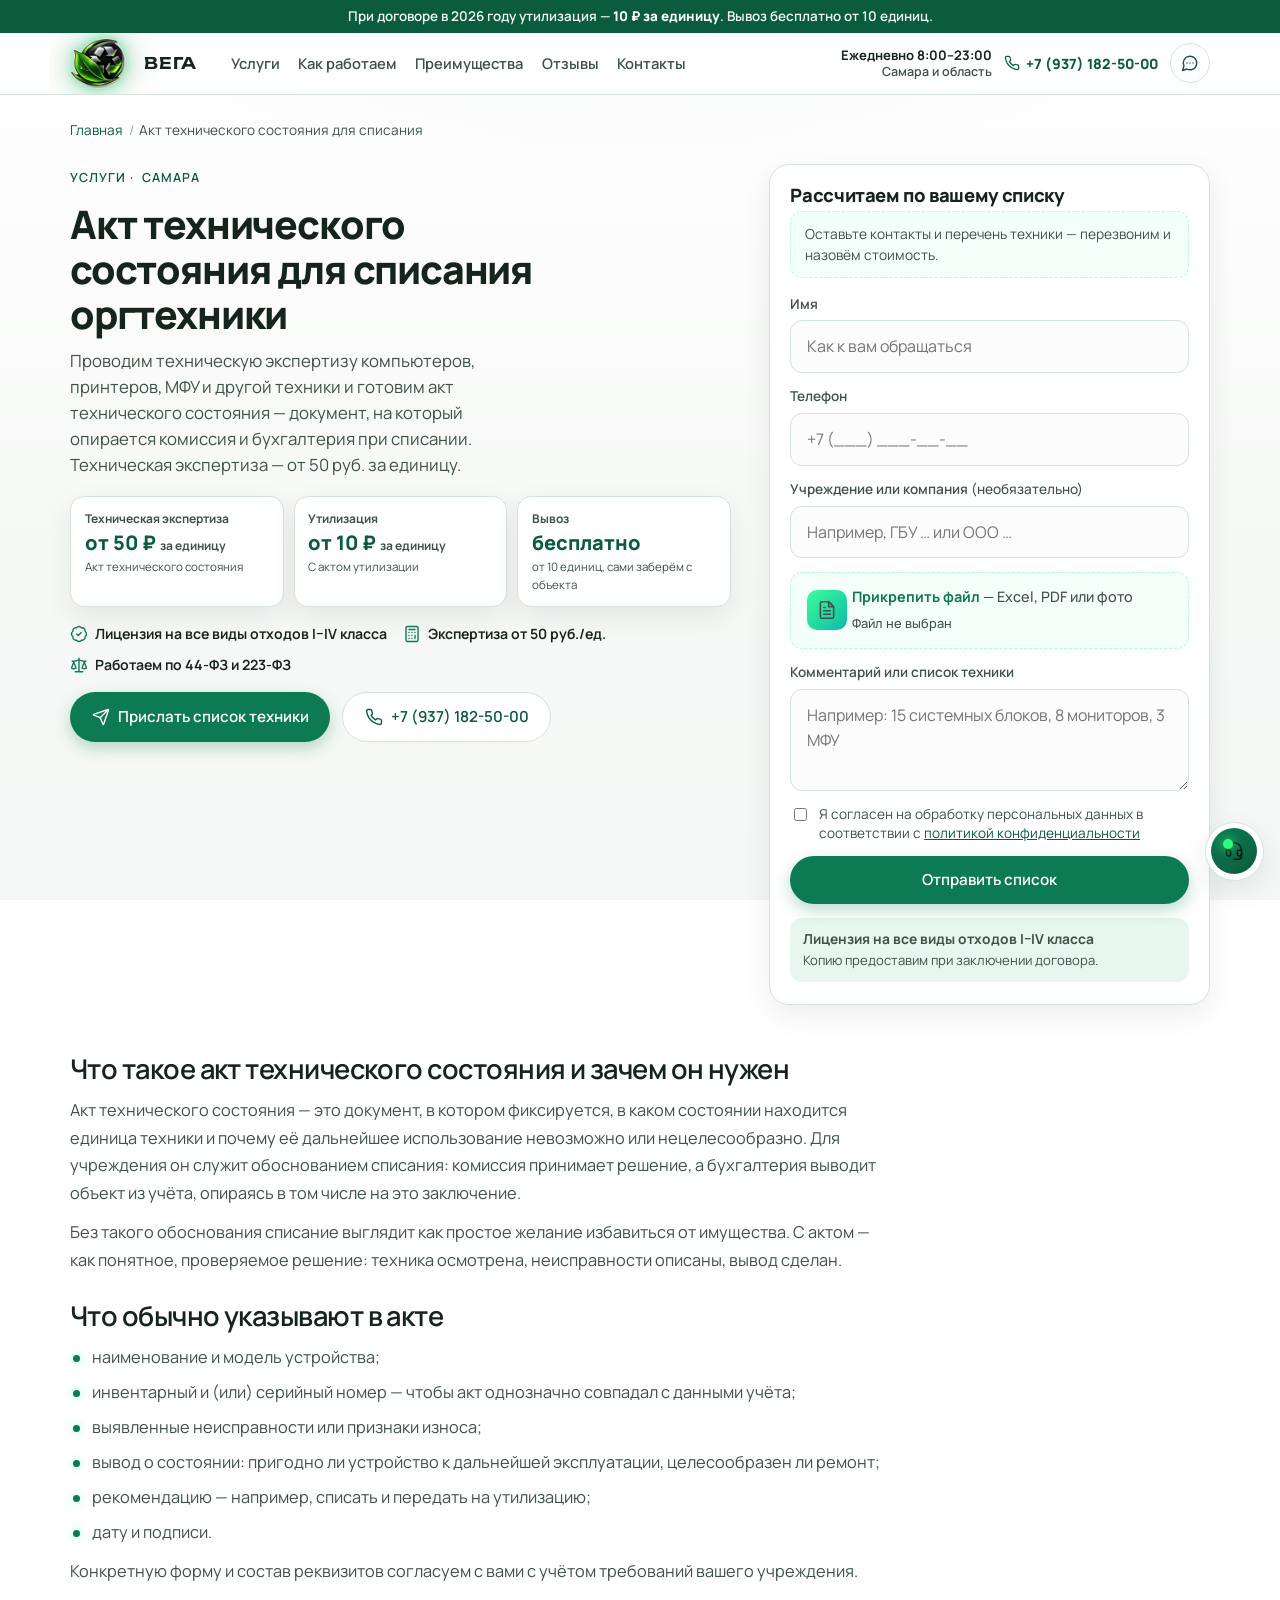
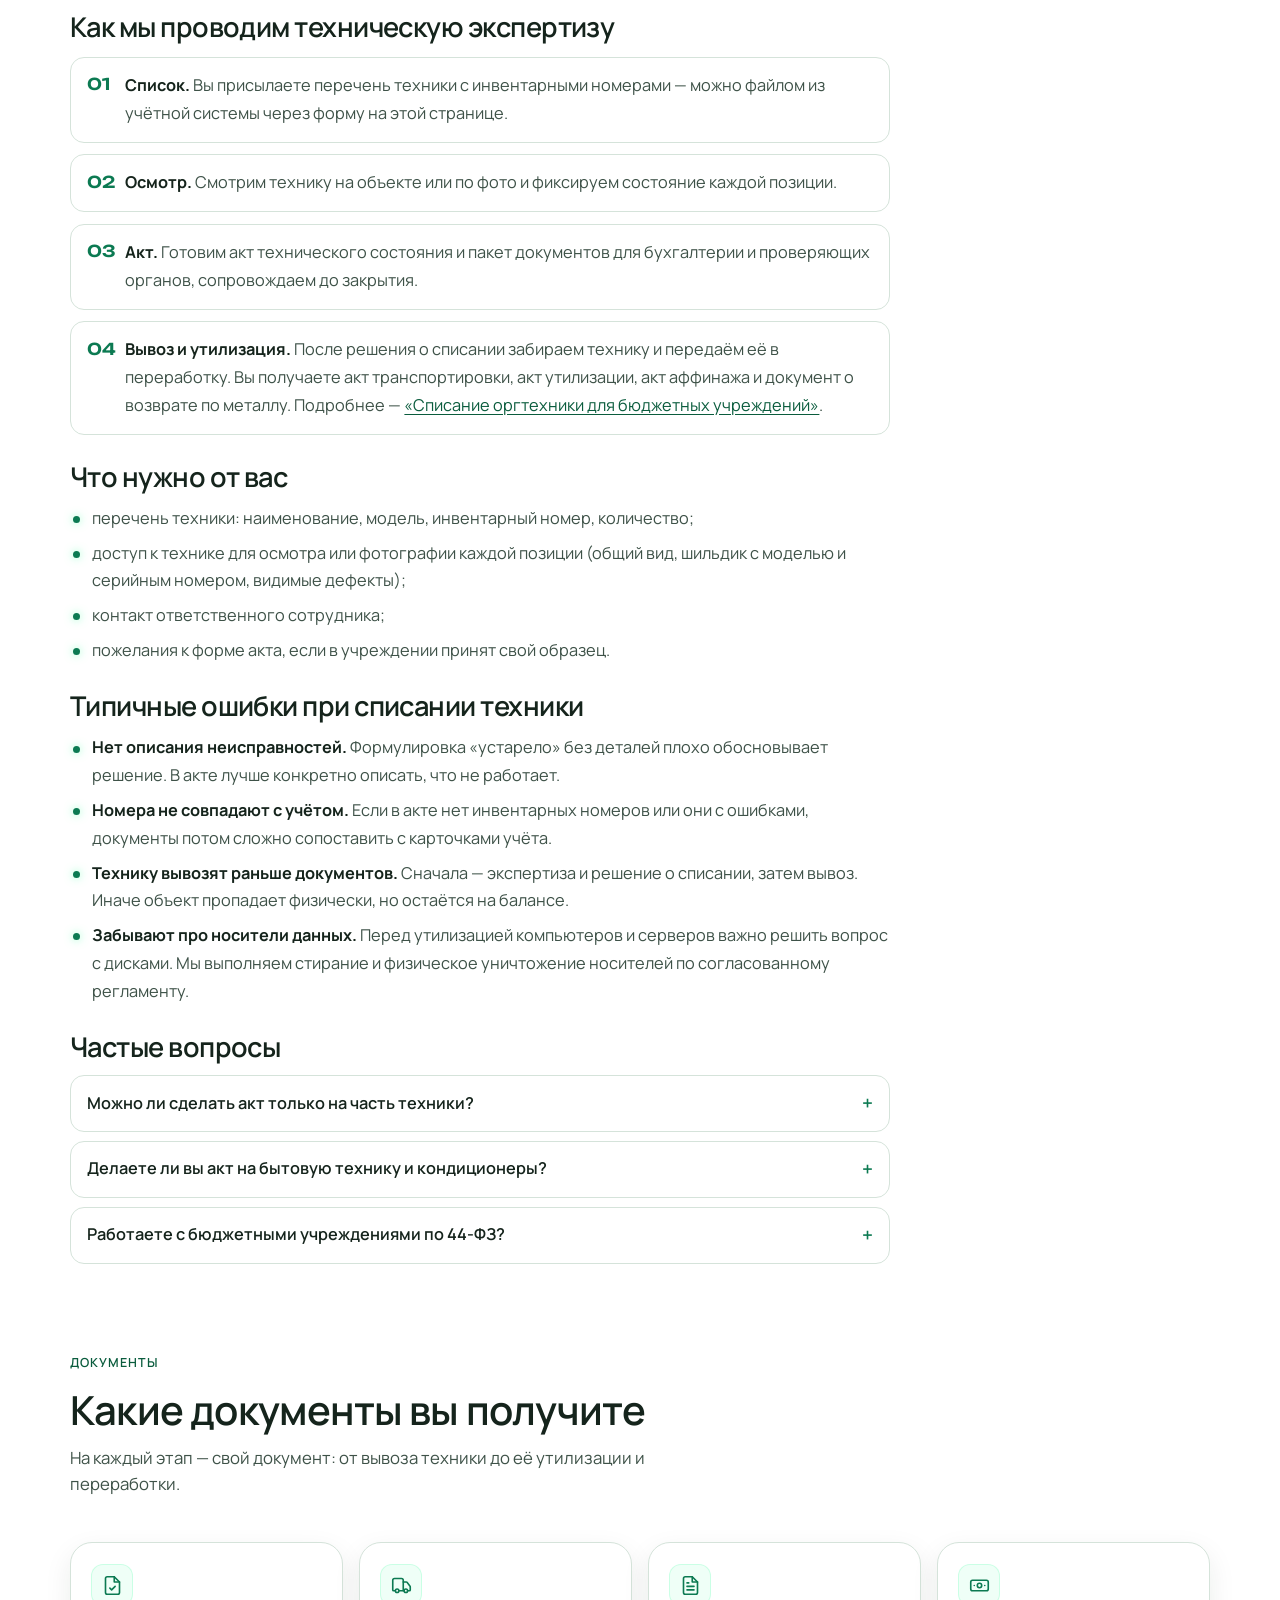
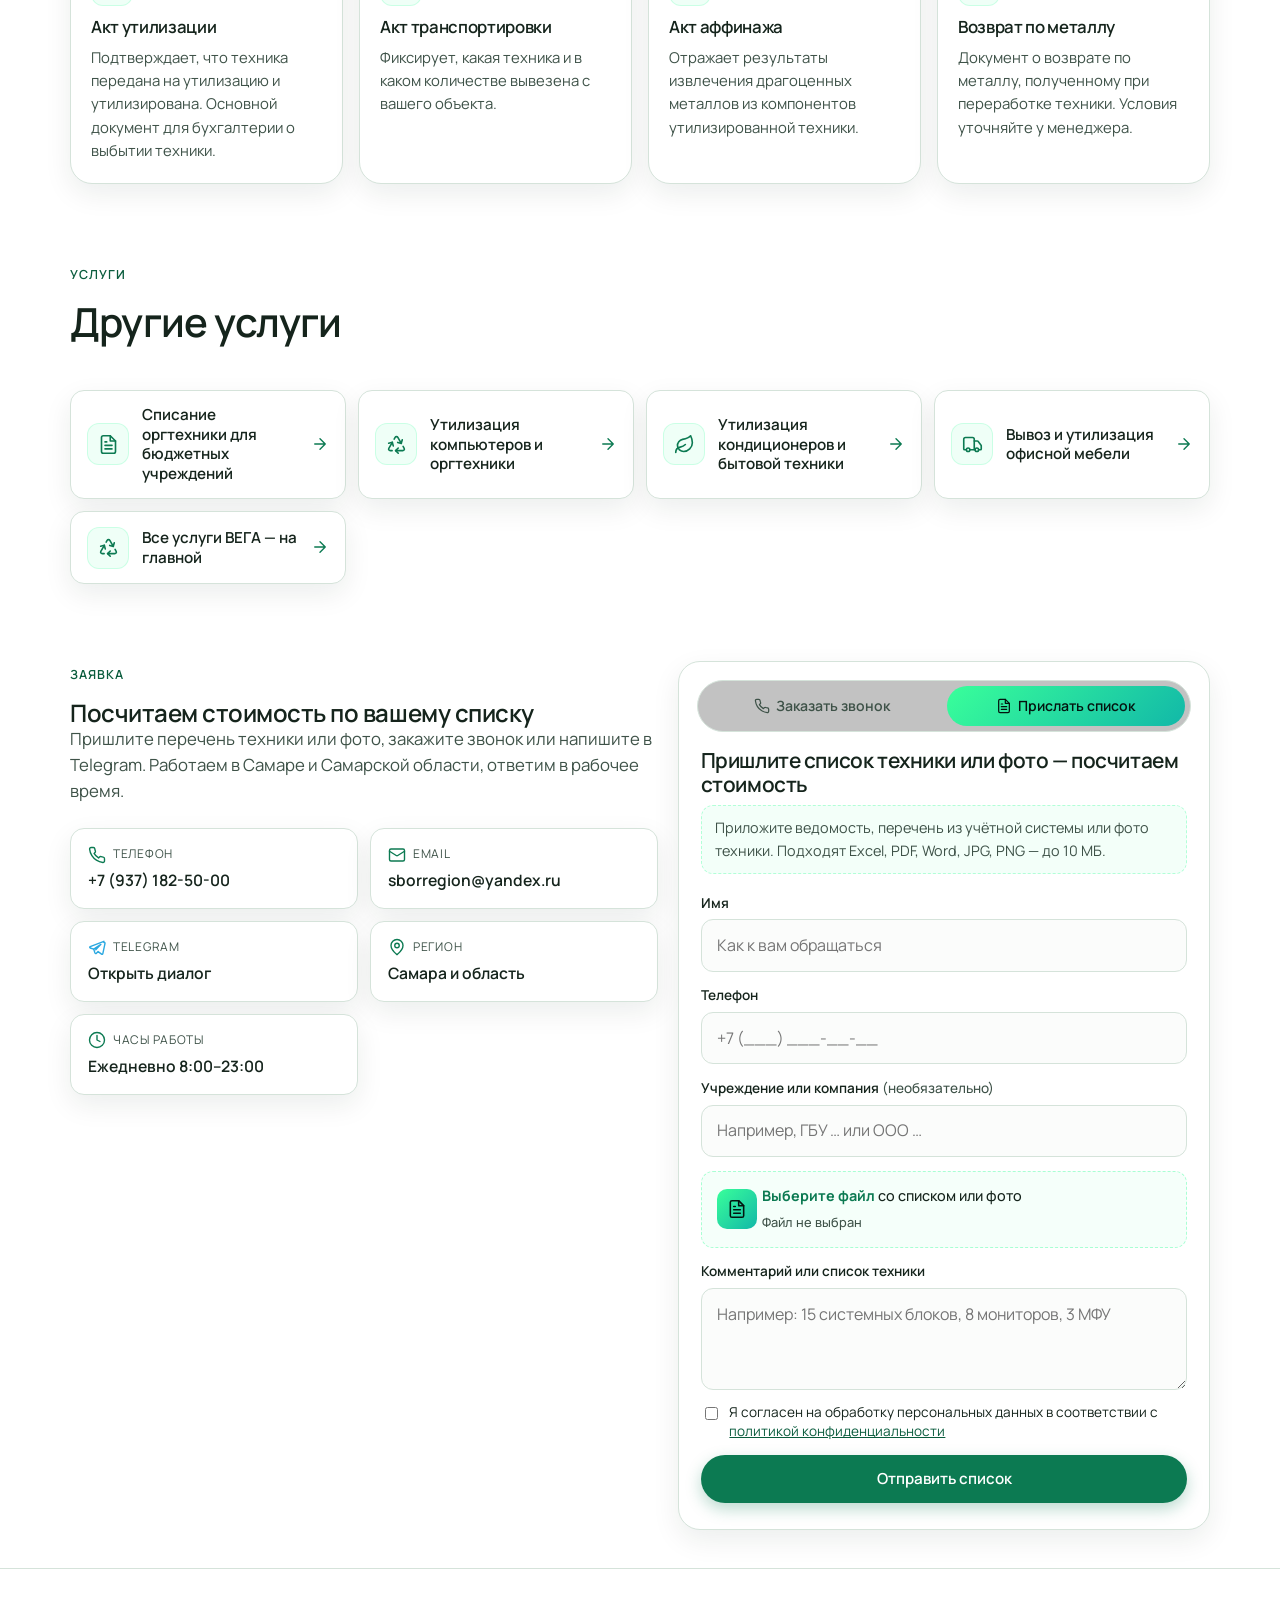
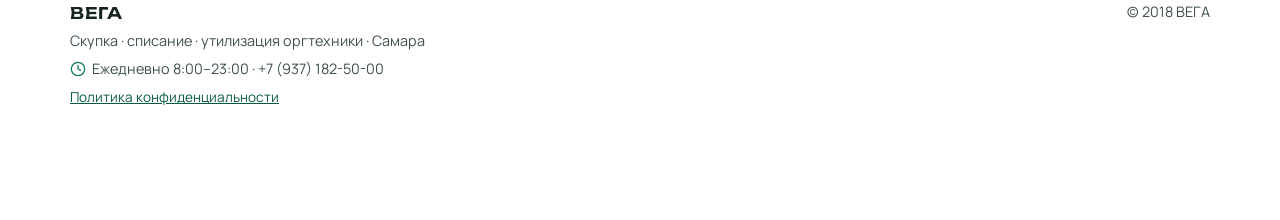
==== commit 674bdbf5: "Fix iPhone Safari: solid unclipped prices, contain logo glow in header" ====
--- a/akt-tehnicheskogo-sostoyaniya/index.html
+++ b/akt-tehnicheskogo-sostoyaniya/index.html
@@ -55,7 +55,7 @@
     <script type="module" crossorigin src="/assets/index-v20261119e.js"></script>
     <link rel="stylesheet" crossorigin href="/assets/index-BDVqrncC.css">
     <link rel="stylesheet" href="/assets/extra-v20261121a.css">
-    <link rel="stylesheet" href="/assets/extra-v20261125c.css">
+    <link rel="stylesheet" href="/assets/extra-v20261125d.css">
     <script type="module" src="/assets/extra-v20261125a.js"></script>
   </head>
   <body>
--- a/assets/extra-v20261125d.css
+++ b/assets/extra-v20261125d.css
@@ -0,0 +1,472 @@
+/* Light theme, velvet background, logo shimmer, first-screen layout — v20261125a */
+:root{
+  color-scheme:light;
+  --bg-deep:#ffffff;
+  --bg-mid:#f6f8f6;
+  --graph:#f3f6f4;
+  --glass:#fffffff5;
+  --glass-strong:#ffffff;
+  --glass-border:#d5e3da;
+  --glass-highlight:#ffffff;
+  --text:#15241c;
+  --text-muted:#3e5248;
+  --neon:#0c7a52;
+  --neon-soft:#0c7a5226;
+  --cyan:#0a5c3d;
+  --cyan-soft:#0c7a5214;
+  --danger:#b42318;
+  --shadow-glow:0 10px 28px rgba(15,40,28,.08);
+  --header-h:64px;
+}
+
+html,body{background-color:#fff;color:var(--text)}
+body{
+  background-color:#fff;
+  background-image:
+    radial-gradient(ellipse 90% 50% at 50% -8%, rgba(12,122,82,.045), transparent 55%),
+    linear-gradient(180deg, #ffffff 0%, #f7f9f7 55%, #f4f7f5 100%),
+    url("data:image/svg+xml;utf8,<svg xmlns='http://www.w3.org/2000/svg' width='180' height='180'><filter id='n'><feTurbulence type='fractalNoise' baseFrequency='0.9' numOctaves='4' stitchTiles='stitch'/><feColorMatrix values='0 0 0 0 0.08  0 0 0 0 0.16  0 0 0 0 0.11  0 0 0 0.035 0'/></filter><rect width='100%' height='100%' filter='url(%23n)'/></svg>");
+  background-attachment:fixed,fixed,fixed;
+  background-size:auto,auto,180px 180px;
+}
+
+/* Hide the old dark stage; keep a very soft veil so the grain reads as matte velvet */
+.bg-stage{
+  background:
+    radial-gradient(900px 500px at 12% 0%, rgba(12,122,82,.04), transparent 60%),
+    radial-gradient(700px 420px at 92% 8%, rgba(10,92,61,.03), transparent 55%);
+  opacity:1;
+}
+.bg-stage .bg-orb{opacity:.18;filter:blur(80px);background:rgba(12,122,82,.18)!important}
+.bg-stage .bg-noise{opacity:.12}
+
+.glass{
+  background:#fff;
+  border:1px solid var(--glass-border);
+  -webkit-backdrop-filter:none;
+  backdrop-filter:none;
+  box-shadow:var(--shadow-glow);
+}
+
+.btn-primary{
+  color:#fff;
+  background:var(--neon);
+  box-shadow:0 6px 16px rgba(12,122,82,.28);
+}
+.btn-primary:hover{background:var(--cyan);color:#fff}
+.btn-secondary,.btn-ghost{
+  color:var(--cyan);
+  background:#fff;
+  border:1px solid var(--glass-border);
+}
+.btn-tg{background:#229ed9;color:#fff;border:0}
+
+/* Static promo, not a running line */
+.promo-ticker{display:none!important}
+.promo-bar{
+  background:var(--cyan);
+  color:#f3faf6;
+  font-size:.84rem;
+  font-weight:600;
+  text-align:center;
+  padding:.45rem 1rem;
+  line-height:1.4;
+  position:relative;
+  z-index:70;
+}
+.promo-bar strong{color:#fff;font-weight:800}
+
+/* Full-width light header */
+.site-header{
+  width:100%;
+  max-width:none;
+  margin:0;
+  top:0;
+  padding:0;
+  border-radius:0;
+  background:#fff;
+  border:0;
+  border-bottom:1px solid var(--glass-border);
+  box-shadow:none;
+  -webkit-backdrop-filter:none;
+  backdrop-filter:none;
+}
+.site-header.glass{background:#fff;box-shadow:none;border-radius:0;border:0;border-bottom:1px solid var(--glass-border)}
+.header-inner{max-width:1180px;margin:0 auto;padding:.55rem 1.25rem;gap:1.1rem}
+.logo-text{color:var(--text);letter-spacing:.04em}
+.nav a{color:var(--text-muted);font-weight:600}
+.nav a:hover{color:var(--cyan)}
+.header-phone{color:var(--cyan)!important;font-weight:800}
+.header-hours{text-align:right;line-height:1.25;font-size:.78rem;color:var(--text-muted);font-weight:600}
+.header-hours b{display:block;color:var(--text);font-size:.82rem}
+.nav-toggle span{background:var(--text)}
+
+/* Owner logo: bright cut-out, LED halo, thin shimmer. */
+.lacq-gloss{display:none!important;animation:none!important;opacity:0!important;background:none!important}
+.site-header,.header-inner{overflow:hidden}
+.logo{overflow:visible;flex-shrink:0}
+.logo-mark.logo-mark--img,
+.logo-mark--glow{
+  width:56px !important;
+  height:51px !important;
+  margin:-4px 8px -4px 0;
+  background:none!important;
+  box-shadow:none!important;
+  border-radius:0!important;
+  overflow:visible;
+  position:relative;
+  flex:none;
+  display:block;
+  line-height:0;
+}
+.logo-mark--glow img,
+.logo-mark img,
+.logo-shimmer img,
+.lacq img{
+  width:100%;
+  height:100%;
+  object-fit:contain;
+  opacity:1!important;
+  filter:none!important;
+  -webkit-filter:none!important;
+  display:block;
+  position:relative;
+  z-index:1;
+}
+.logo-mark--glow{
+  filter:drop-shadow(0 0 5px rgba(46,230,120,.5)) drop-shadow(0 0 12px rgba(16,160,80,.3)) drop-shadow(0 0 20px rgba(10,120,60,.18));
+  animation:logo-breathe 3.4s ease-in-out infinite;
+}
+@keyframes logo-breathe{
+  0%,100%{filter:drop-shadow(0 0 5px rgba(46,230,120,.42)) drop-shadow(0 0 11px rgba(16,160,80,.26)) drop-shadow(0 0 18px rgba(10,120,60,.14))}
+  50%{filter:drop-shadow(0 0 8px rgba(80,255,150,.72)) drop-shadow(0 0 18px rgba(20,190,90,.42)) drop-shadow(0 0 28px rgba(10,140,70,.26))}
+}
+.logo-shimmer{
+  position:relative;
+  display:block;
+  overflow:visible;
+  border-radius:0;
+  line-height:0;
+}
+.logo-shimmer::after{
+  content:"";
+  position:absolute;
+  inset:-4%;
+  z-index:2;
+  pointer-events:none;
+  background:linear-gradient(115deg,transparent 0%,transparent 42%,rgba(255,255,255,0) 46%,rgba(255,255,255,.22) 50%,rgba(180,255,210,.1) 53%,transparent 58%,transparent 100%);
+  background-size:260% 100%;
+  background-position:130% 0;
+  animation:logo-shimmer 7.5s ease-in-out infinite;
+  mix-blend-mode:soft-light;
+  opacity:.65;
+}
+@keyframes logo-shimmer{
+  0%{background-position:130% 0}
+  100%{background-position:-40% 0}
+}
+@media (prefers-reduced-motion:reduce){
+  .logo-mark--glow{animation:none;filter:drop-shadow(0 0 6px rgba(46,230,120,.55)) drop-shadow(0 0 14px rgba(16,160,80,.32))}
+  .logo-shimmer::after{animation:none;display:none}
+}
+
+
+@media (width<=720px){
+  .logo-mark.logo-mark--img,
+  .logo-mark--glow{
+    width:44px !important;
+    height:40px !important;
+    margin:0 6px 0 0;
+    filter:drop-shadow(0 0 4px rgba(46,230,120,.5)) drop-shadow(0 0 8px rgba(16,160,80,.28));
+    animation:none; /* glow stays, no pulse that can paint outside on iOS */
+  }
+  .logo-shimmer::after{inset:0}
+  .header-inner{padding:.65rem .8rem;min-height:56px;align-items:center}
+}
+/* Official MAX icon, same size as other icons */
+img.ic-max,.ic-max{
+  width:1.15em;
+  height:1.15em;
+  display:inline-block;
+  object-fit:contain;
+  flex:none;
+  vertical-align:-.2em;
+}
+.channel-label .ic-max,.btn .ic-max,.channel-btn .ic-max,.btn-max .ic-max{
+  width:18px;
+  height:18px;
+}
+
+/* Reveal: always visible */
+[data-reveal],[data-reveal].is-visible{opacity:1!important;transform:none!important;transition:none!important}
+
+/* Home first screen */
+.hero{padding:1.6rem 0 1.4rem}
+.hero-grid{grid-template-columns:1.12fr .88fr;align-items:start;gap:2rem}
+.hero-copy .eyebrow{
+  display:inline-flex;align-items:center;gap:.45rem;
+  background:#e7f6ee;color:var(--cyan);
+  font-size:.8rem;font-weight:700;
+  padding:.28rem .75rem;border-radius:999px;
+  margin:0 0 .9rem;
+}
+.hero h1, .svc-title{
+  color:var(--text);
+  font-family:var(--font-body);
+  font-weight:800;
+  letter-spacing:-.03em;
+  font-size:clamp(1.7rem,3.4vw,2.45rem);
+  line-height:1.15;
+  max-width:18ch;
+  margin:0 0 .7rem;
+}
+.hero-line{max-width:none;font-size:inherit;font-weight:inherit;color:inherit}
+.hero-lead,.svc-lead{color:var(--text-muted);font-size:1.05rem;max-width:46ch;margin:.15rem 0 1.1rem}
+.hero-prices{display:grid;grid-template-columns:repeat(3,1fr);gap:.6rem;margin:0 0 1rem}
+.hero-price{
+  background:#fff;border:1px solid var(--glass-border);border-radius:14px;
+  padding:.8rem .85rem;box-shadow:var(--shadow-glow);
+}
+.hero-price .lab{font-size:.75rem;font-weight:700;color:var(--text-muted);margin-bottom:.15rem}
+.hero-price .val{font-size:1.25rem;font-weight:800;color:var(--cyan);letter-spacing:-.03em;line-height:1.2}
+.hero-price .val span{font-size:.75rem;font-weight:700;color:var(--text-muted);letter-spacing:0}
+.hero-price .hint{font-size:.72rem;color:var(--text-muted);margin-top:.2rem}
+.hero-trust{margin-top:.35rem}
+.hero-trust li{color:var(--text);font-weight:650}
+.hero-cta{margin-top:1rem}
+.hero-cta .btn-primary{min-height:50px}
+.hero-note{margin-top:.7rem;font-size:.82rem;color:var(--text-muted)}
+
+.hero-panel{
+  background:#fff;border:1px solid var(--glass-border);border-radius:20px;
+  box-shadow:var(--shadow-glow);padding:1.25rem 1.25rem 1.15rem;
+}
+.hero-panel h2{font-size:1.15rem;font-weight:800;margin:0 0 .3rem;font-family:var(--font-body)}
+.hero-panel .form-note{margin:0 0 1rem;font-size:.86rem}
+.hero-panel .lead-form label span{color:var(--text-muted)}
+.hero-panel input,.hero-panel textarea,.hero-panel select{
+  background:#fbfcfb;border:1px solid var(--glass-border);color:var(--text)
+}
+.license-text{
+  margin-top:.85rem;padding:.7rem .8rem;background:#e7f6ee;border-radius:12px;
+  font-size:.82rem;color:var(--text);line-height:1.45;
+}
+.license-text b{display:block;font-size:.86rem;margin-bottom:.15rem}
+
+.hero-stage,.shred-scene{display:none!important}
+
+/* Sections on light ground */
+.section-alt{background:transparent}
+.section-head h2,.svc-article h2,h2,h3{color:var(--text);font-family:var(--font-body)}
+.section-lead,.prose p,.prose li{color:var(--text-muted)}
+.prose{color:var(--text)}
+.price-val{color:var(--cyan)}
+.svc-link,.channel-btn,.form-card,.service-card,.doc-card,.price-card,.process-step,.benefit-card,.review-card{
+  background:#fff;color:var(--text)
+}
+
+/* Collapse empty reviews */
+.reviews-compact .reviews-empty{display:none}
+.reviews-compact .reviews-intro{
+  background:#fff;border:1px solid var(--glass-border);border-radius:14px;
+  padding:1rem 1.15rem;box-shadow:var(--shadow-glow);max-width:40rem;
+}
+.reviews-compact details.review-details{margin-top:1rem}
+.reviews-compact details.review-details>summary{
+  cursor:pointer;font-weight:700;color:var(--cyan);list-style:none;
+  display:inline-flex;align-items:center;gap:.4rem;
+}
+.reviews-compact details.review-details>summary::-webkit-details-marker{display:none}
+.reviews-compact .review-form-card{margin-top:.85rem}
+
+/* Sticky mobile bar */
+.mob-bar{
+  display:none;
+  position:fixed;left:0;right:0;bottom:0;z-index:80;
+  background:#fff;border-top:1px solid var(--glass-border);
+  padding:.6rem .75rem calc(.6rem + env(safe-area-inset-bottom));
+  gap:.5rem;
+  box-shadow:0 -8px 24px rgba(15,40,28,.06);
+}
+.mob-bar .btn{flex:1;min-height:48px;justify-content:center}
+
+@media (width<=980px){
+  .hero-grid,.svc-hero-grid{grid-template-columns:1fr}
+  .hero-prices{grid-template-columns:1fr}
+  .hero-price{display:flex;flex-wrap:wrap;align-items:baseline;justify-content:space-between;gap:.15rem .75rem}
+  .hero-price .hint{width:100%}
+  .hero h1,.svc-title{max-width:none}
+}
+@media (width<=720px){
+  .header-hours{display:none}
+  .header-inner{padding:.65rem .8rem;min-height:56px;align-items:center}
+  .promo-bar{font-size:.78rem;padding:.4rem .7rem}
+  .hero{padding:1rem 0 5.5rem}
+  .svc-hero{padding-bottom:5.5rem}
+  .hero-cta{flex-direction:column;align-items:stretch}
+  .hero-cta .btn{width:100%;flex:1 1 auto}
+  .mob-bar{display:flex}
+  .chat-dock{bottom:4.8rem;right:.8rem}
+  body{padding-bottom:0}
+}
+
+/* Inputs and forms readable on white */
+.lead-form input,.lead-form textarea,.lead-form select,
+input,textarea,select{
+  color:var(--text);
+  background:#fbfcfb;
+  border-color:var(--glass-border);
+}
+.form-note,.muted,footer, .site-footer, .site-footer p, .footer-hours{color:var(--text-muted)}
+.site-footer{border-top:1px solid var(--glass-border);background:transparent}
+.crumbs a{color:var(--cyan)}
+.crumbs{color:var(--text-muted)}
+
+.chat-fab{
+  background:#fff;
+  border:1px solid var(--glass-border);
+  box-shadow:var(--shadow-glow);
+  color:var(--text);
+}
+.chat-fab-status{color:var(--neon)}
+
+.svc-aside{background:#fff}
+.svc-points li{color:var(--text)}
+
+/* Contrast: links and prices stay clearly readable (AA) */
+a{color:var(--cyan)}
+.header-phone,.nav a{text-decoration:none}
+
+
+/* Guard: icons, honeypot, header phone on mobile, compact chat */
+.ic{width:1.15em;height:1.15em;flex:none;display:inline-block;vertical-align:-.2em;max-width:none}
+.btn .ic{width:18px;height:18px}
+.header-phone{display:inline-flex;align-items:center;gap:.4rem;white-space:nowrap}
+.header-phone .ic{width:16px;height:16px}
+.hero-trust li .ic{width:18px;height:18px;color:var(--neon)}
+.hp-field{position:absolute!important;left:-9999px!important;width:1px;height:1px;overflow:hidden;opacity:0}
+.site-header .header-actions .btn-sm[data-open-messenger]{font-size:0;gap:0;width:40px;min-height:40px;padding:0}
+.site-header .header-actions .btn-sm[data-open-messenger] .ic{width:18px;height:18px}
+.file-drop:hover,.file-drop:focus-within{background:#e7f6ee}
+
+@media (width<=720px){
+  .header-hours{display:none!important}
+  .header-actions{display:flex!important;margin-left:auto;margin-right:.4rem;gap:.35rem}
+  .header-actions .btn-sm[data-open-messenger]{display:none}
+  .header-phone{display:inline-flex!important;font-size:.82rem}
+  .nav{display:none}
+  .site-header.is-open .nav{display:flex}
+  .site-header.is-open .header-actions .btn-sm[data-open-messenger]{display:inline-flex}
+  .chat-fab-body{display:none}
+  .chat-fab{padding:.35rem;gap:0;border-radius:50%}
+  .chat-fab .chat-avatar{width:46px;height:46px}
+}
+
+/* Hero and existing forms: one field per row, light fields */
+#hero-file-form,
+form[data-lead-kind]{gap:.85rem;display:grid}
+#hero-file-form label,
+form[data-lead-kind] label{gap:.35rem;display:grid}
+#hero-file-form label span,
+form[data-lead-kind] label span{font-size:.85rem;font-weight:600}
+#hero-file-form label em,
+form[data-lead-kind] label em{color:var(--text-muted);font-style:normal;font-weight:500}
+#hero-file-form input:not([type=checkbox]):not([type=file]),
+#hero-file-form textarea,
+form[data-lead-kind] input:not([type=checkbox]):not([type=file]),
+form[data-lead-kind] textarea,
+#callback-form input,
+#callback-form textarea,
+#file-form input:not([type=checkbox]):not([type=file]),
+#file-form textarea,
+#review-form input:not([type=checkbox]):not([type=file]),
+#review-form select,
+#review-form textarea{
+  border:1px solid var(--glass-border);
+  width:100%;
+  background:#fbfcfb !important;
+  color:var(--text) !important;
+  border-radius:12px;
+  outline:none;
+  padding:.8rem .95rem;
+  box-sizing:border-box;
+}
+#hero-file-form input:focus,
+#hero-file-form textarea:focus,
+form[data-lead-kind] input:focus,
+form[data-lead-kind] textarea:focus{
+  border-color:var(--neon);
+  box-shadow:0 0 0 3px var(--neon-soft);
+}
+
+/* Compact messenger button on all screens: do not cover the form submit */
+.chat-fab-body{display:none !important}
+.chat-fab{padding:.35rem;gap:0;border-radius:50%}
+.chat-fab .chat-avatar{width:46px;height:46px}
+.chat-dock{right:1rem;bottom:1.2rem}
+@media (width<=720px){
+  .chat-dock{bottom:4.8rem;right:.8rem}
+}
+.hero-panel{padding-bottom:1.4rem}
+.hero-panel .license-text{margin-top:.85rem;font-size:.82rem;line-height:1.45;color:var(--text-muted)}
+
+/* Shorter service pages: less empty space, content stays visible */
+.section{padding-top:2.4rem;padding-bottom:2.4rem}
+.svc-body{padding-top:1.6rem}
+.svc-article.prose h2{margin-top:1.6rem}
+.svc-article.prose h2:first-child{margin-top:0}
+
+/* Safari/iPhone: solid prices and titles — no gradient text, no clip, no fade */
+.hero-price,
+.hero-price .val,
+.hero-price .lab,
+.hero-price .hint{
+  overflow:visible !important;
+  -webkit-mask-image:none !important;
+  mask-image:none !important;
+}
+.hero-price .val{
+  flex:0 0 auto !important;
+  min-width:max-content !important;
+  letter-spacing:0 !important;
+  background:none !important;
+  -webkit-background-clip:border-box !important;
+  background-clip:border-box !important;
+  -webkit-text-fill-color:var(--cyan) !important;
+  color:var(--cyan) !important;
+  text-shadow:none !important;
+  padding-left:0 !important;
+}
+.hero-price .val span{
+  background:none !important;
+  -webkit-background-clip:border-box !important;
+  background-clip:border-box !important;
+  -webkit-text-fill-color:var(--text-muted) !important;
+  color:var(--text-muted) !important;
+}
+.hero-price .lab{flex:1 1 auto;min-width:0}
+.price-val,
+.price-val b{
+  background:none !important;
+  -webkit-background-clip:border-box !important;
+  background-clip:border-box !important;
+  -webkit-text-fill-color:var(--cyan) !important;
+  color:var(--cyan) !important;
+  text-shadow:none !important;
+}
+.price-val span{
+  -webkit-text-fill-color:var(--text-muted) !important;
+  color:var(--text-muted) !important;
+  background:none !important;
+}
+.svc-title,
+.brand-hero,
+h1.svc-title,
+.hero h1{
+  background:none !important;
+  -webkit-background-clip:border-box !important;
+  background-clip:border-box !important;
+  -webkit-text-fill-color:var(--text) !important;
+  color:var(--text) !important;
+  text-shadow:none !important;
+}
